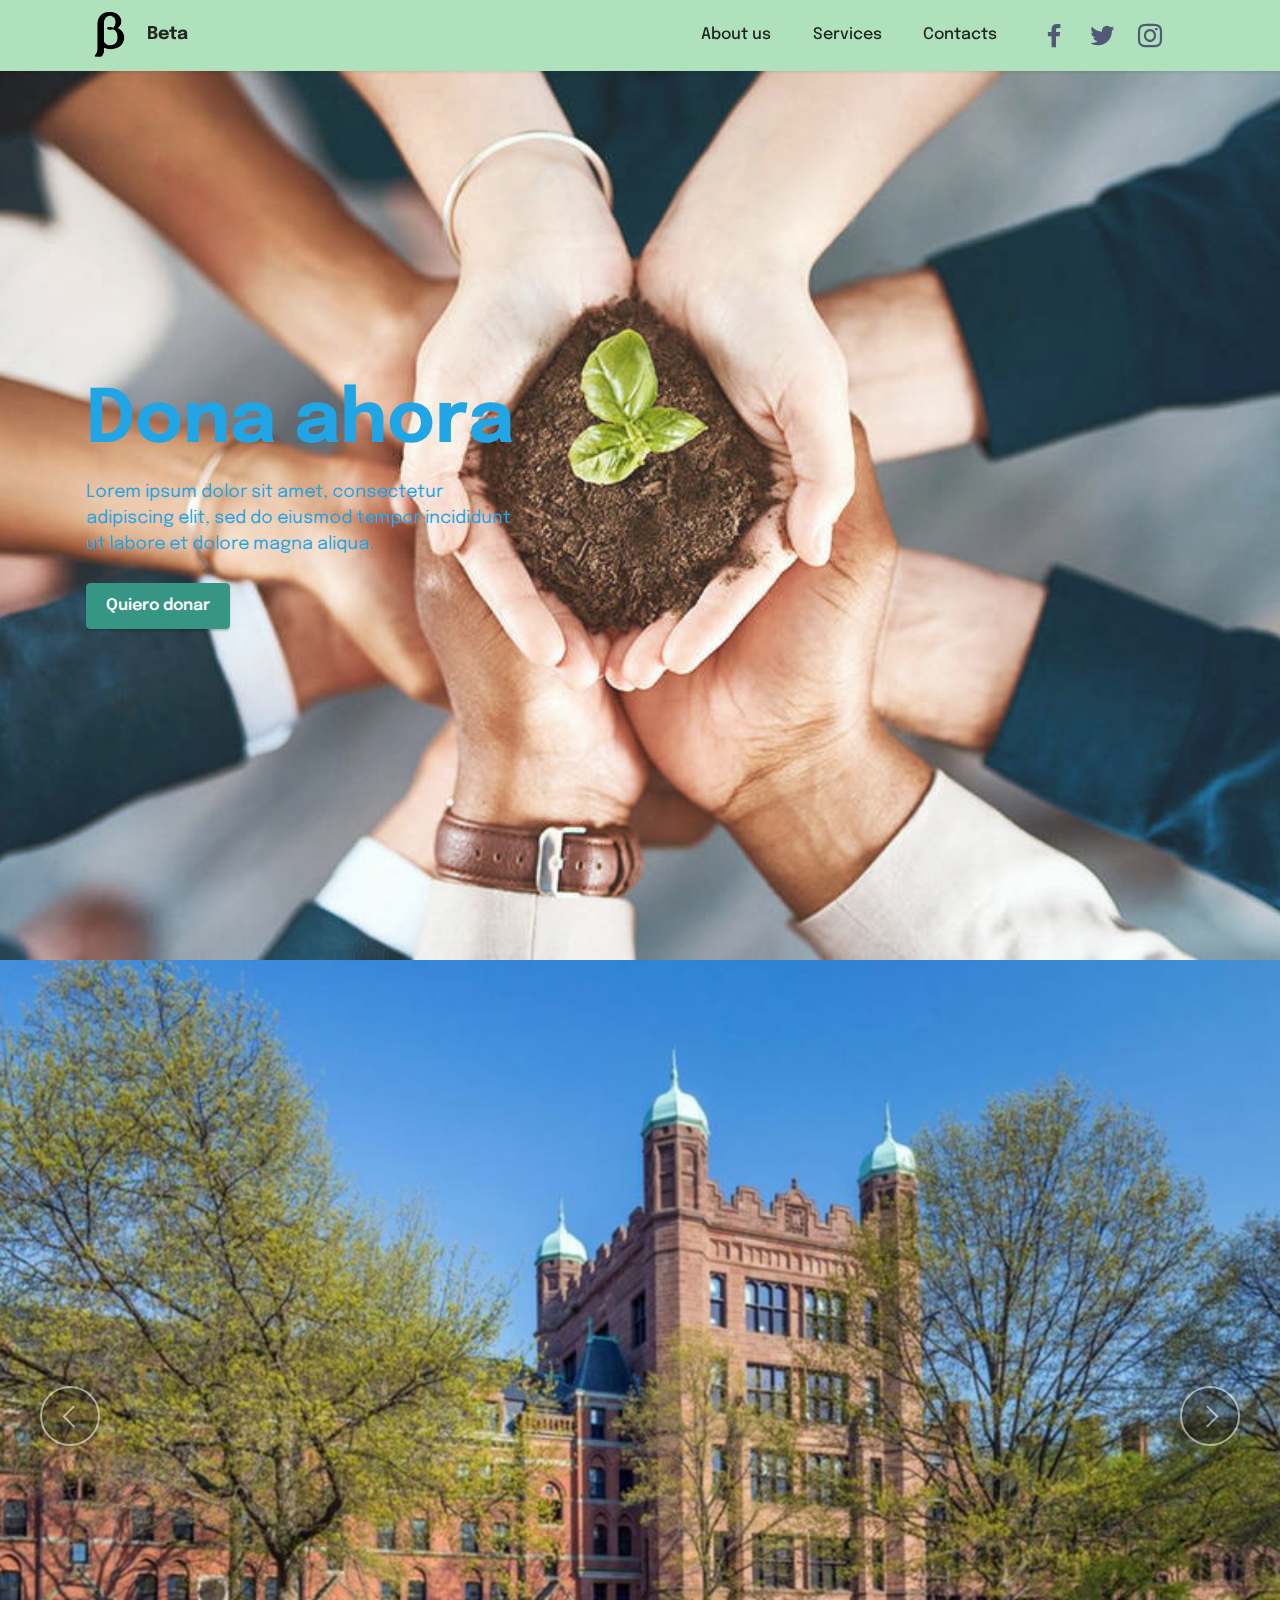
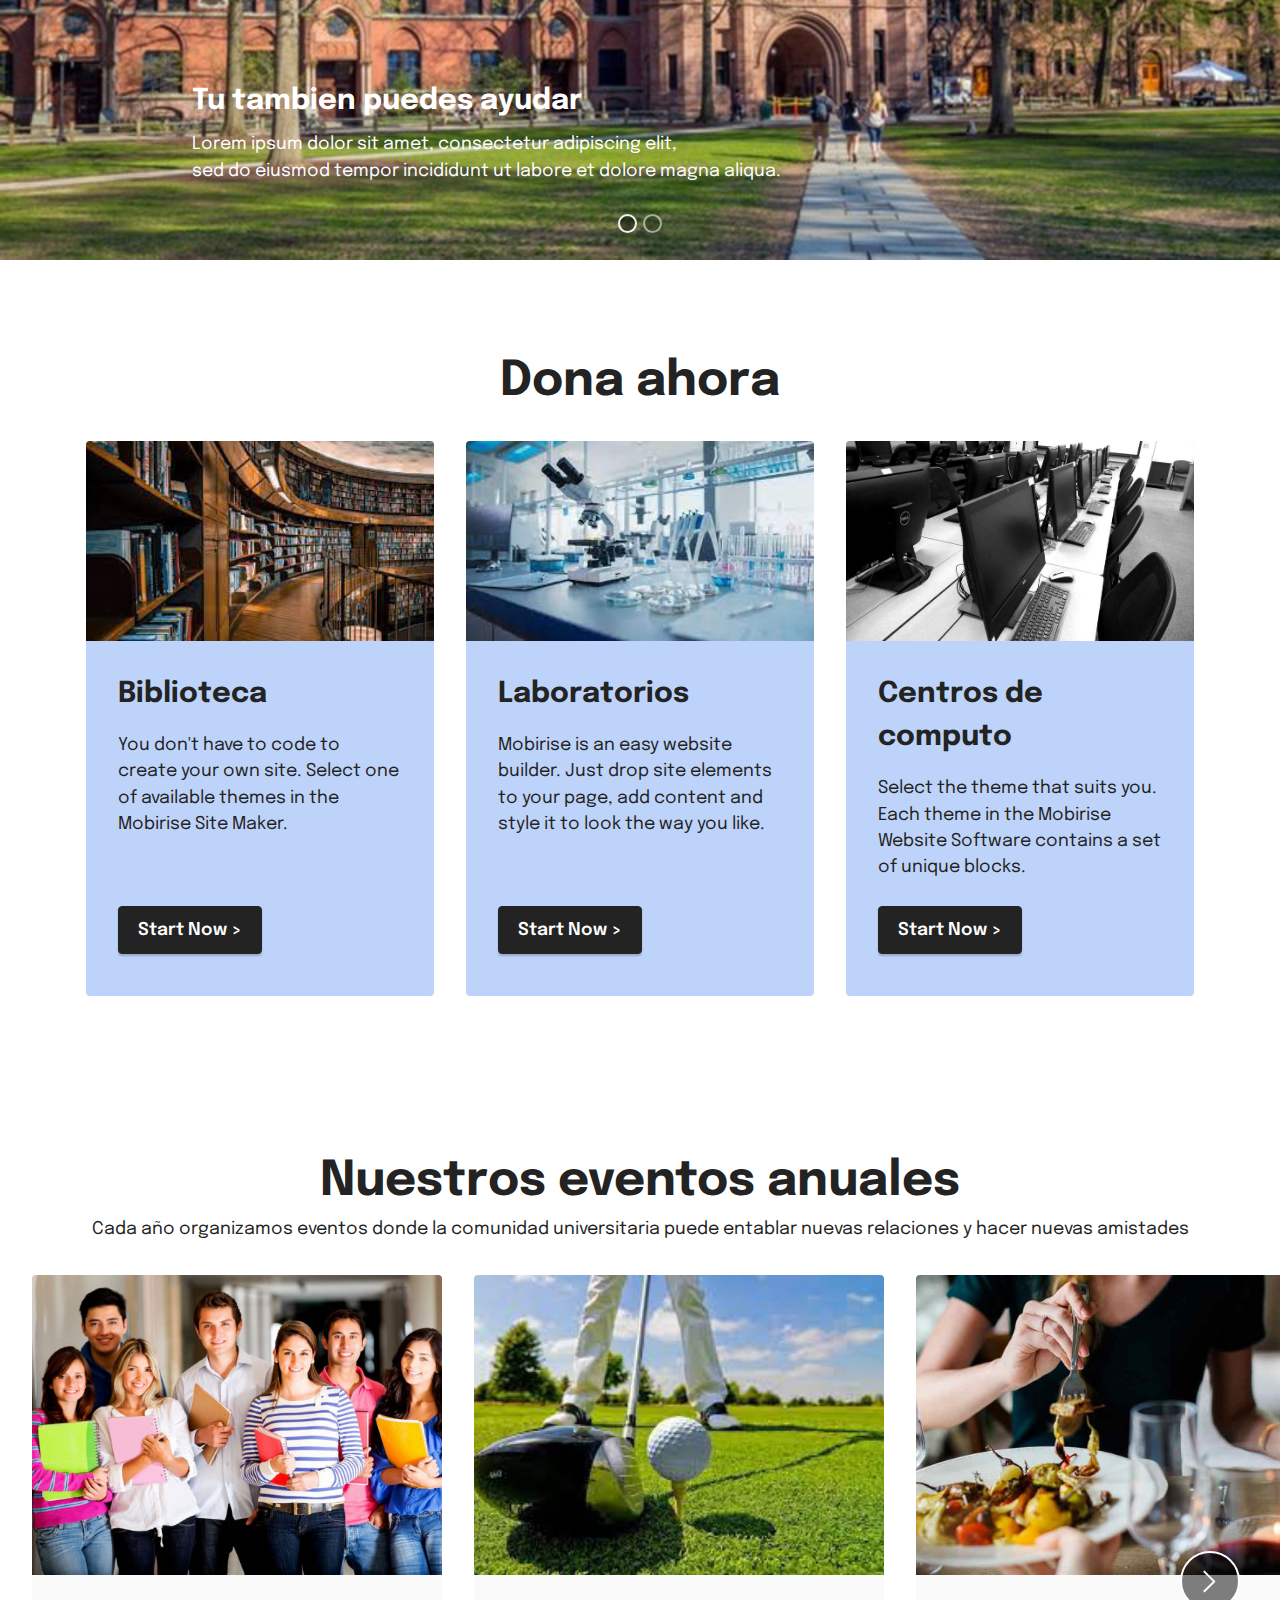
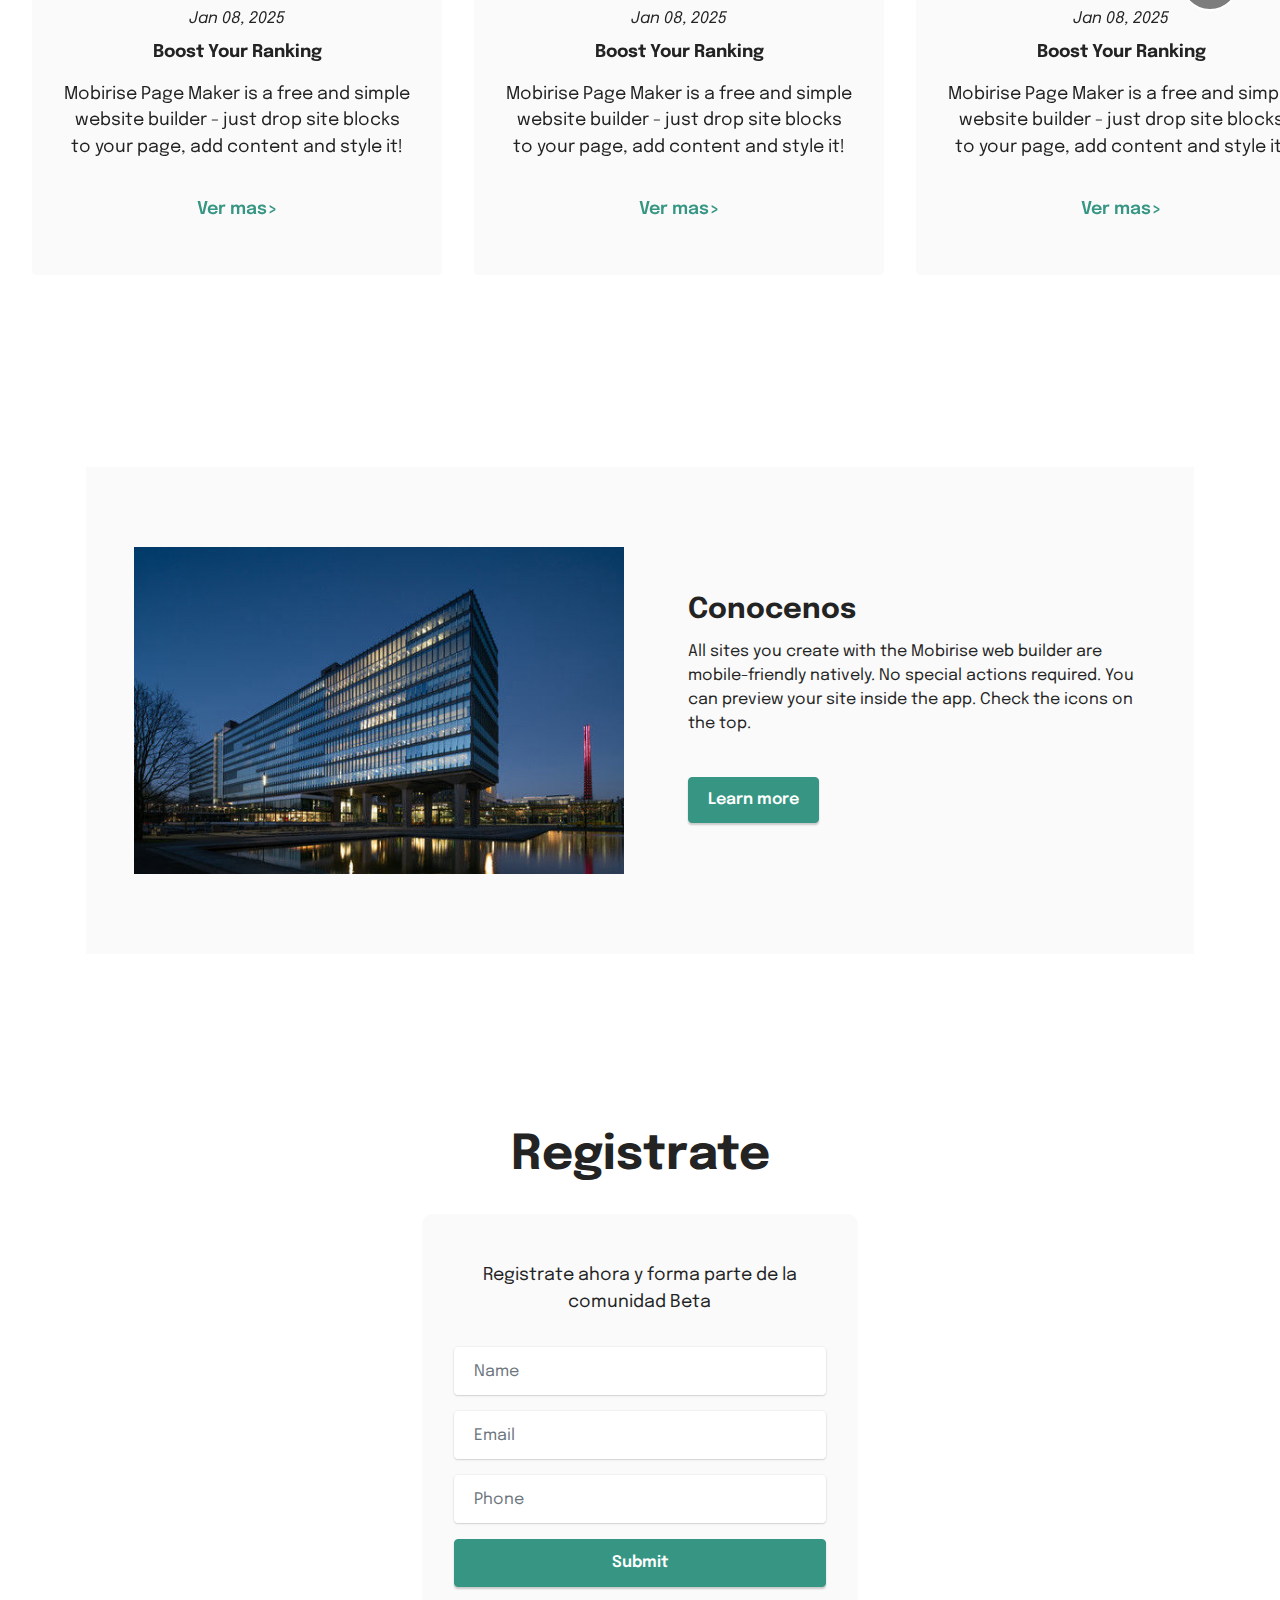
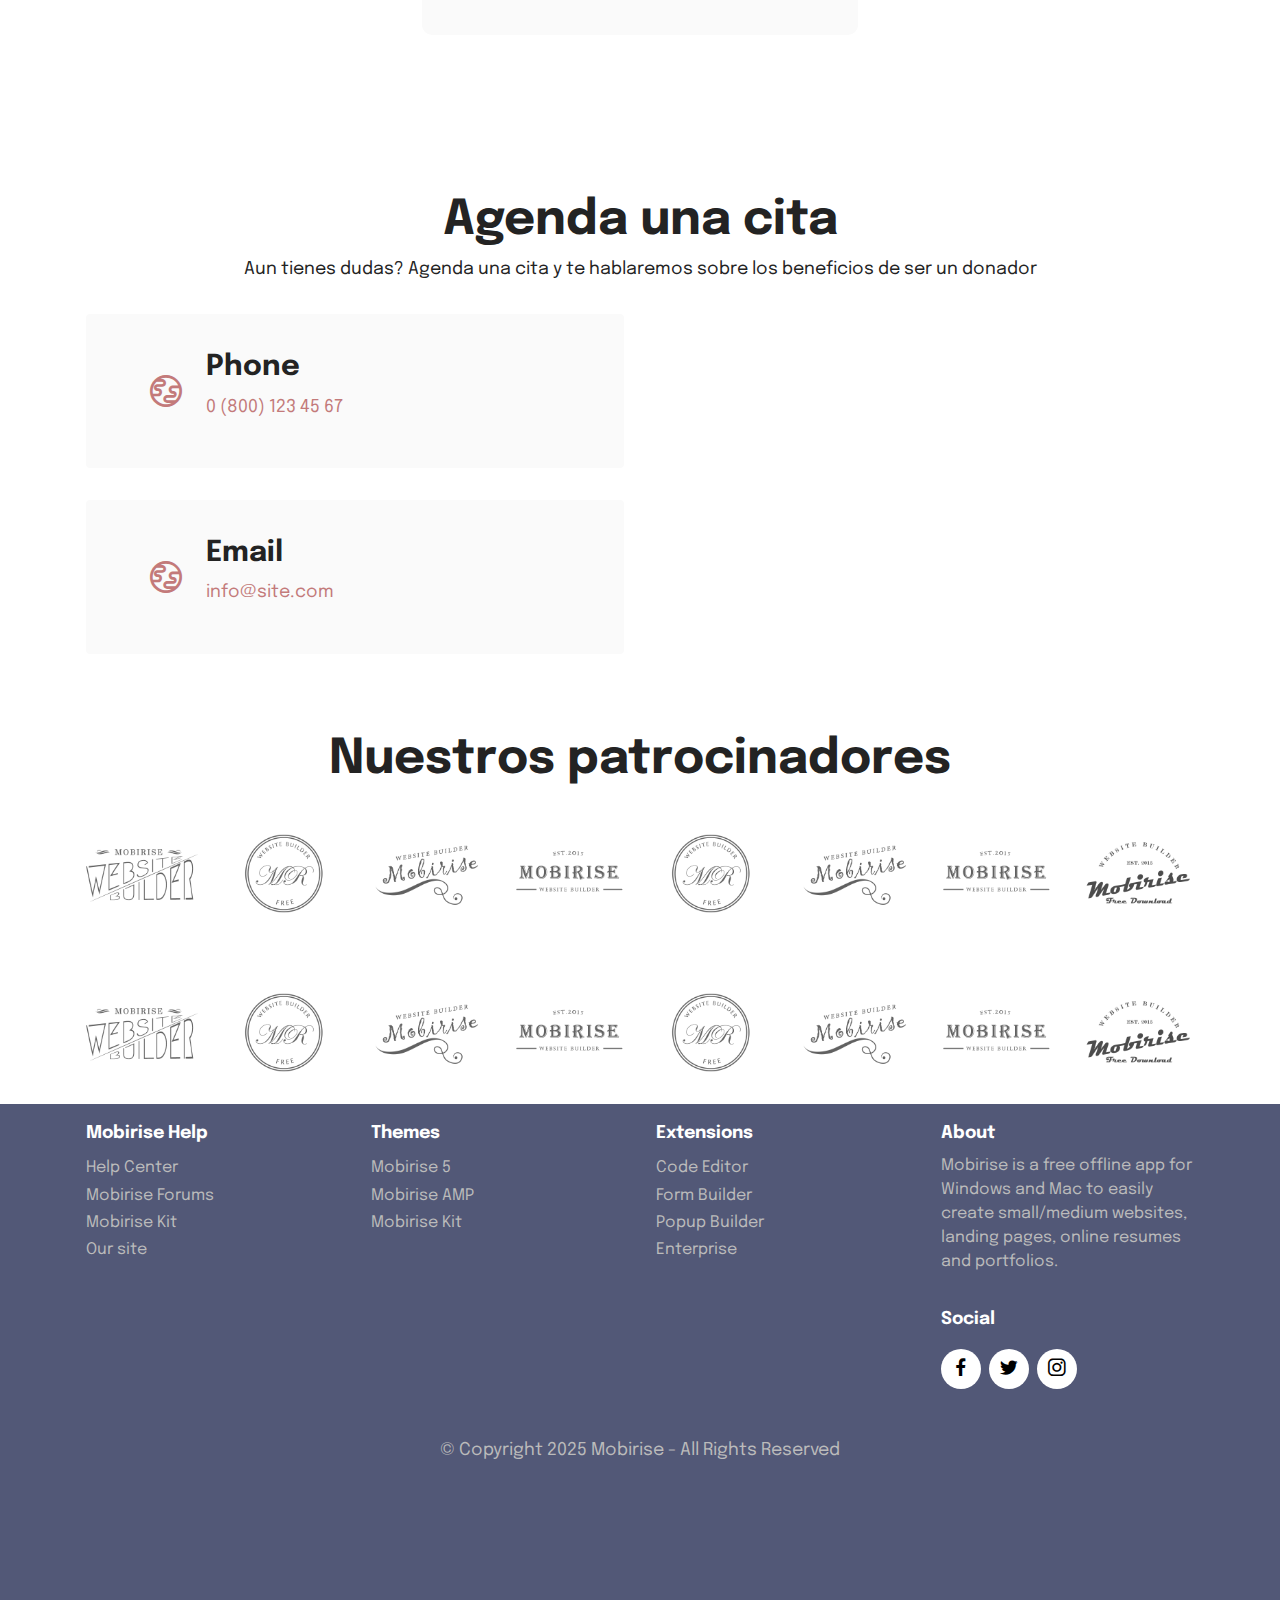
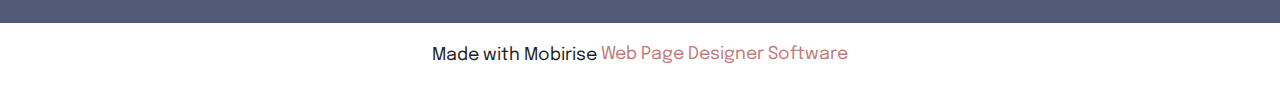
==== index.html @ a8458457 "Commit inicial" ====
<!DOCTYPE html>
<html  >
<head>
  <!-- Site made with Mobirise Website Builder v5.6.13, https://mobirise.com -->
  <meta charset="UTF-8">
  <meta http-equiv="X-UA-Compatible" content="IE=edge">
  <meta name="generator" content="Mobirise v5.6.13, mobirise.com">
  <meta name="twitter:card" content="summary_large_image"/>
  <meta name="twitter:image:src" content="">
  <meta property="og:image" content="">
  <meta name="twitter:title" content="Home">
  <meta name="viewport" content="width=device-width, initial-scale=1, minimum-scale=1">
  <link rel="shortcut icon" href="assets/images/pngwing.com-95x95.png" type="image/x-icon">
  <meta name="description" content="">
  
  
  <title>Home</title>
  <link rel="stylesheet" href="assets/web/assets/mobirise-icons2/mobirise2.css">
  <link rel="stylesheet" href="assets/bootstrap/css/bootstrap.min.css">
  <link rel="stylesheet" href="assets/bootstrap/css/bootstrap-grid.min.css">
  <link rel="stylesheet" href="assets/bootstrap/css/bootstrap-reboot.min.css">
  <link rel="stylesheet" href="assets/dropdown/css/style.css">
  <link rel="stylesheet" href="assets/socicon/css/styles.css">
  <link rel="stylesheet" href="assets/theme/css/style.css">
  <link rel="preload" href="https://fonts.googleapis.com/css?family=Epilogue:100,200,300,400,500,600,700,800,900,100i,200i,300i,400i,500i,600i,700i,800i,900i&display=swap" as="style" onload="this.onload=null;this.rel='stylesheet'">
  <noscript><link rel="stylesheet" href="https://fonts.googleapis.com/css?family=Epilogue:100,200,300,400,500,600,700,800,900,100i,200i,300i,400i,500i,600i,700i,800i,900i&display=swap"></noscript>
  <link rel="preload" as="style" href="assets/mobirise/css/mbr-additional.css"><link rel="stylesheet" href="assets/mobirise/css/mbr-additional.css" type="text/css">
  
  
  
  
</head>
<body>
  
  <section data-bs-version="5.1" class="menu menu3 cid-thDnTbRetU" once="menu" id="menu3-8">
    
    <nav class="navbar navbar-dropdown navbar-fixed-top navbar-expand-lg">
        <div class="container">
            <div class="navbar-brand">
                <span class="navbar-logo">
                    <a href="https://mobiri.se">
                        <img src="assets/images/pngwing.com-95x95.png" alt="Mobirise Website Builder" style="height: 3rem;">
                    </a>
                </span>
                <span class="navbar-caption-wrap"><a class="navbar-caption text-black display-7" href="https://mobiri.se">Beta</a></span>
            </div>
            <button class="navbar-toggler" type="button" data-toggle="collapse" data-bs-toggle="collapse" data-target="#navbarSupportedContent" data-bs-target="#navbarSupportedContent" aria-controls="navbarNavAltMarkup" aria-expanded="false" aria-label="Toggle navigation">
                <div class="hamburger">
                    <span></span>
                    <span></span>
                    <span></span>
                    <span></span>
                </div>
            </button>
            <div class="collapse navbar-collapse" id="navbarSupportedContent">
                <ul class="navbar-nav nav-dropdown nav-right" data-app-modern-menu="true">
                    <li class="nav-item"><a class="nav-link link text-black display-4" href="https://mobiri.se">
                            About us</a></li>
                    <li class="nav-item"><a class="nav-link link text-black display-4" href="https://mobiri.se">
                            Services</a></li>
                    <li class="nav-item"><a class="nav-link link text-black display-4" href="https://mobiri.se">Contacts</a>
                    </li>
                </ul>
                <div class="icons-menu">
                    <a class="iconfont-wrapper" href="https://mobiri.se" target="_blank">
                        <span class="p-2 mbr-iconfont socicon-facebook socicon"></span>
                    </a>
                    <a class="iconfont-wrapper" href="https://mobiri.se" target="_blank">
                        <span class="p-2 mbr-iconfont socicon-twitter socicon"></span>
                    </a>
                    <a class="iconfont-wrapper" href="https://mobiri.se" target="_blank">
                        <span class="p-2 mbr-iconfont socicon-instagram socicon"></span>
                    </a>
                    
                </div>
                
            </div>
        </div>
    </nav>
</section>

<section data-bs-version="5.1" class="header1 cid-thDuAR1qQi mbr-fullscreen" id="header1-d">

    

    
    <div class="mbr-overlay" style="opacity: 0.1; background-color: rgb(250, 250, 250);"></div>

    <div class="container">
        <div class="row">
            <div class="col-12 col-lg-5">
                <h1 class="mbr-section-title mbr-fonts-style mb-3 display-1"><strong>Dona ahora</strong></h1>
                
                <p class="mbr-text mbr-fonts-style display-7">Lorem ipsum dolor sit amet, consectetur adipiscing elit, sed do eiusmod tempor incididunt ut labore et dolore magna aliqua.</p>
                <div class="mbr-section-btn mt-3"><a class="btn btn-secondary display-4" href="https://mobiri.se">Quiero donar</a></div>
            </div>
        </div>
    </div>
</section>

<section data-bs-version="5.1" class="slider1 cid-thDhsjjB8f mbr-fullscreen" id="slider1-3">
    
    <div class="carousel slide carousel-fade" id="tiiMkLVsdM" data-interval="5000" data-bs-interval="5000">
        <ol class="carousel-indicators">
            <li data-slide-to="0" data-bs-slide-to="0" class="active" data-target="#tiiMkLVsdM" data-bs-target="#tiiMkLVsdM"></li><li data-slide-to="1" data-bs-slide-to="1" class="" data-target="#tiiMkLVsdM" data-bs-target="#tiiMkLVsdM"></li>
            
            
        </ol>
        <div class="carousel-inner">
            <div class="carousel-item slider-image item active">
                <div class="item-wrapper">
                    <img class="d-block w-100" src="assets/images/universidad-yale-2-1200x675.jpg" alt="Mobirise Website Builder" data-slide-to="0" data-bs-slide-to="0">
                    
                    <div class="carousel-caption">
                        <h5 class="mbr-section-subtitle mbr-fonts-style display-5"><strong>Tu tambien puedes ayudar</strong></h5>
                        <p class="mbr-section-text mbr-fonts-style display-7">Lorem ipsum dolor sit amet, consectetur adipiscing elit, <br>sed do eiusmod tempor incididunt ut labore et dolore magna aliqua.</p>
                    </div>
                </div>
            </div><div class="carousel-item slider-image item">
                <div class="item-wrapper">
                    <img class="d-block w-100" src="assets/images/pnc-tl-hub-ci-iam-cultivate-successful-planned-giving-1-1200x549.jpg" alt="Mobirise Website Builder" data-slide-to="1" data-bs-slide-to="1">
                    
                    <div class="carousel-caption">
                        <h5 class="mbr-section-subtitle mbr-fonts-style display-5"><strong>Tu tambien puedes ayudar</strong></h5>
                        <p class="mbr-section-text mbr-fonts-style display-7">Lorem ipsum dolor sit amet, consectetur adipiscing elit, <br>sed do eiusmod tempor incididunt ut labore et dolore magna aliqua.</p>
                    </div>
                </div>
            </div>
            
            
        </div>
        <a class="carousel-control carousel-control-prev" role="button" data-slide="prev" data-bs-slide="prev" href="#tiiMkLVsdM">
            <span class="mobi-mbri mobi-mbri-arrow-prev" aria-hidden="true"></span>
            <span class="sr-only visually-hidden">Previous</span>
        </a>
        <a class="carousel-control carousel-control-next" role="button" data-slide="next" data-bs-slide="next" href="#tiiMkLVsdM">
            <span class="mobi-mbri mobi-mbri-arrow-next" aria-hidden="true"></span>
            <span class="sr-only visually-hidden">Next</span>
        </a>
    </div>
</section>

<section data-bs-version="5.1" class="features4 cid-thDr7NDvtO" id="features4-9">
    
    
    <div class="container">
        <div class="mbr-section-head">
            <h4 class="mbr-section-title mbr-fonts-style align-center mb-0 display-2"><strong>Dona ahora</strong></h4>
            
        </div>
        <div class="row mt-4">
            <div class="item features-image сol-12 col-md-6 col-lg-4 active">
                <div class="item-wrapper">
                    <div class="item-img">
                        <img src="assets/images/descarga-2-300x168.jpg" alt="Mobirise Website Builder" title="" data-slide-to="0" data-bs-slide-to="0">
                    </div>
                    <div class="item-content">
                        <h5 class="item-title mbr-fonts-style display-5"><strong>Biblioteca</strong></h5>
                        
                        <p class="mbr-text mbr-fonts-style mt-3 display-7">You don't have to code to create your own
                            site. Select one of available themes in the Mobirise Site Maker.</p>
                    </div>
                    <div class="mbr-section-btn item-footer mt-2"><a href="" class="btn item-btn btn-black display-7" target="_blank">Start Now
                            &gt;</a></div>
                </div>
            </div><div class="item features-image сol-12 col-md-6 col-lg-4">
                <div class="item-wrapper">
                    <div class="item-img">
                        <img src="assets/images/descarga-1-297x170.jpg" alt="Mobirise Website Builder" title="" data-slide-to="1" data-bs-slide-to="1">
                    </div>
                    <div class="item-content">
                        <h5 class="item-title mbr-fonts-style display-5"><strong>Laboratorios&nbsp;</strong></h5>
                        
                        <p class="mbr-text mbr-fonts-style mt-3 display-7">Mobirise is an easy website builder. Just
                            drop site elements to your page, add content and style it to look the way you like.</p>
                    </div>
                    <div class="mbr-section-btn item-footer mt-2"><a href="" class="btn item-btn btn-black display-7" target="_blank">Start Now
                            &gt;</a></div>
                </div>
            </div>
            
            <div class="item features-image сol-12 col-md-6 col-lg-4">
                <div class="item-wrapper">
                    <div class="item-img">
                        <img src="assets/images/computer-labs-815x458.jpg" alt="Mobirise Website Builder" title="">
                    </div>
                    <div class="item-content">
                        <h5 class="item-title mbr-fonts-style display-5"><strong>Centros de computo</strong></h5>
                        
                        <p class="mbr-text mbr-fonts-style mt-3 display-7">Select the theme that suits you. Each theme
                            in the Mobirise Website Software contains a set of unique blocks.<br></p>
                    </div>
                    <div class="mbr-section-btn item-footer mt-2"><a href="" class="btn item-btn btn-black display-7" target="_blank">Start Now
                            &gt;</a></div>
                </div>
            </div>

        </div>
    </div>
</section>

<section data-bs-version="5.1" class="slider6 mbr-embla cid-thDt2jiK8T" id="slider6-a">
    
    
    <div class="position-relative">
        <div class="mbr-section-head">
            <h4 class="mbr-section-title mbr-fonts-style align-center mb-0 display-2"><strong>Nuestros eventos anuales</strong></h4>
            <h5 class="mbr-section-subtitle mbr-fonts-style align-center mb-0 mt-2 display-7">Cada año organizamos eventos donde la comunidad universitaria puede entablar nuevas relaciones y hacer nuevas amistades</h5>
        </div>
        <div class="embla mt-4" data-skip-snaps="true" data-align="center" data-contain-scroll="trimSnaps" data-auto-play-interval="5" data-draggable="true">
            <div class="embla__viewport container-fluid">
                <div class="embla__container">
                    
                    
                    <div class="embla__slide slider-image item active" style="margin-left: 1rem; margin-right: 1rem;">
                        <div class="slide-content">
                            <div class="item-wrapper">
                                <div class="item-img">
                                    <img src="assets/images/alumnos-en-practicas-600x400.jpg" alt="Mobirise Website Builder" title="" data-slide-to="1" data-bs-slide-to="1">
                                </div>
                            </div>
                            <div class="item-content">
                                <h5 class="item-title mbr-fonts-style display-4"><em>Jan 08, 2025</em></h5>
                                <h6 class="item-subtitle mbr-fonts-style mt-1 display-7"><strong>Boost Your Ranking</strong></h6>
                                <p class="mbr-text mbr-fonts-style mt-3 display-7">Mobirise Page Maker is a free and simple
                                    website builder - just drop site blocks to your page, add content and style it!</p>
                            </div>
                            <div class="mbr-section-btn item-footer mt-2"><a href="" class="btn item-btn btn-secondary-outline display-7" target="_blank">Ver mas&gt;</a></div>
                        </div>
                    </div><div class="embla__slide slider-image item active" style="margin-left: 1rem; margin-right: 1rem;">
                        <div class="slide-content">
                            <div class="item-wrapper">
                                <div class="item-img">
                                    <img src="assets/images/descarga-275x183.jpg" alt="Mobirise Website Builder" title="" data-slide-to="2" data-bs-slide-to="2">
                                </div>
                            </div>
                            <div class="item-content">
                                <h5 class="item-title mbr-fonts-style display-4"><em>Jan 08, 2025</em></h5>
                                <h6 class="item-subtitle mbr-fonts-style mt-1 display-7"><strong>Boost Your Ranking</strong></h6>
                                <p class="mbr-text mbr-fonts-style mt-3 display-7">Mobirise Page Maker is a free and simple
                                    website builder - just drop site blocks to your page, add content and style it!</p>
                            </div>
                            <div class="mbr-section-btn item-footer mt-2"><a href="" class="btn item-btn btn-secondary-outline display-7" target="_blank">Ver mas&gt;</a></div>
                        </div>
                    </div><div class="embla__slide slider-image item active" style="margin-left: 1rem; margin-right: 1rem;">
                        <div class="slide-content">
                            <div class="item-wrapper">
                                <div class="item-img">
                                    <img src="assets/images/i-99-cg.16234.1-600x387.jpg" alt="Mobirise Website Builder" title="" data-slide-to="3" data-bs-slide-to="3">
                                </div>
                            </div>
                            <div class="item-content">
                                <h5 class="item-title mbr-fonts-style display-4"><em>Jan 08, 2025</em></h5>
                                <h6 class="item-subtitle mbr-fonts-style mt-1 display-7"><strong>Boost Your Ranking</strong></h6>
                                <p class="mbr-text mbr-fonts-style mt-3 display-7">Mobirise Page Maker is a free and simple
                                    website builder - just drop site blocks to your page, add content and style it!</p>
                            </div>
                            <div class="mbr-section-btn item-footer mt-2"><a href="" class="btn item-btn btn-secondary-outline display-7" target="_blank">Ver mas&gt;</a></div>
                        </div>
                    </div><div class="embla__slide slider-image item active" style="margin-left: 1rem; margin-right: 1rem;">
                        <div class="slide-content">
                            <div class="item-wrapper">
                                <div class="item-img">
                                    <img src="assets/images/sci-gala-2561-600x402.jpg" alt="Mobirise Website Builder" title="" data-slide-to="4" data-bs-slide-to="4">
                                </div>
                            </div>
                            <div class="item-content">
                                <h5 class="item-title mbr-fonts-style display-4"><em>Jan 08, 2025</em></h5>
                                <h6 class="item-subtitle mbr-fonts-style mt-1 display-7"><strong>Boost Your Ranking</strong></h6>
                                <p class="mbr-text mbr-fonts-style mt-3 display-7">Mobirise Page Maker is a free and simple
                                    website builder - just drop site blocks to your page, add content and style it!</p>
                            </div>
                            <div class="mbr-section-btn item-footer mt-2"><a href="" class="btn item-btn btn-secondary-outline display-7" target="_blank">Ver mas&gt;</a></div>
                        </div>
                    </div>
                    
                </div>
            </div>
            <button class="embla__button embla__button--prev">
                <span class="mobi-mbri mobi-mbri-arrow-prev mbr-iconfont" aria-hidden="true"></span>
                <span class="sr-only visually-hidden visually-hidden">Previous</span>
            </button>
            <button class="embla__button embla__button--next">
                <span class="mobi-mbri mobi-mbri-arrow-next mbr-iconfont" aria-hidden="true"></span>
                <span class="sr-only visually-hidden visually-hidden">Next</span>
            </button>
        </div>
    </div>
</section>

<section data-bs-version="5.1" class="features16 cid-thDxik7nIR" id="features17-f">
    

    
    
    <div class="container">
        <div class="content-wrapper">
            <div class="row align-items-center">
                <div class="col-12 col-lg-6">
                    <div class="image-wrapper">
                        <img src="assets/images/01-atlas-tu-eindhoven-teamv-architecture-egbertdeboer.com-20190215-3966-528x352.jpg" alt="Mobirise Website Builder">
                    </div>
                </div>
                <div class="col-12 col-lg">
                    <div class="text-wrapper">
                        <h6 class="card-title mbr-fonts-style display-5"><strong>Conocenos</strong></h6>
                        <p class="mbr-text mbr-fonts-style mb-4 display-4">
                            All sites you create with the Mobirise web builder are mobile-friendly natively. No special actions required. You can preview your site inside the app. Check the icons on the top.</p>
                        <div class="mbr-section-btn mt-3"><a class="btn btn-secondary display-4" href="https://mobiri.se">
                                Learn more
                            </a></div>
                    </div>
                </div>
            </div>
        </div>
    </div>
</section>

<section data-bs-version="5.1" class="form7 cid-thEPUvw8XQ" id="form7-h">
    
    
    <div class="container">
        <div class="mbr-section-head">
            <h3 class="mbr-section-title mbr-fonts-style align-center mb-0 display-2"><strong>Registrate</strong></h3>
            
        </div>
        <div class="row justify-content-center mt-4">
            <div class="col-lg-8 mx-auto mbr-form" data-form-type="formoid">
                <form action="https://mobirise.eu/" method="POST" class="mbr-form form-with-styler mx-auto" data-form-title="Form Name"><input type="hidden" name="email" data-form-email="true" value="EOKzusTGfsBRD3+4GnWLype7UKhxOy4Ige+SMTSySNY28LLFFYgkQ7HqOLuFGddkghpDi+IxFRBjnQkwULx0j+Xuzct8+958v/5fLuitE7svLh2FKa2C2CYPT71SBScQ">
                    <p class="mbr-text mbr-fonts-style align-center mb-4 display-7">Registrate ahora y forma parte de la comunidad Beta</p>
                    <div class="row">
                        <div hidden="hidden" data-form-alert="" class="alert alert-success col-12">Gracias por interesarte</div>
                        <div hidden="hidden" data-form-alert-danger="" class="alert alert-danger col-12">
                            Oops...! some problem!
                        </div>
                    </div>
                    <div class="dragArea row">
                        <div class="col-lg-12 col-md-12 col-sm-12 form-group mb-3" data-for="name">
                            <input type="text" name="name" placeholder="Name" data-form-field="name" class="form-control" value="" id="name-form7-h">
                        </div>
                        <div class="col-lg-12 col-md-12 col-sm-12 form-group mb-3" data-for="email">
                            <input type="email" name="email" placeholder="Email" data-form-field="email" class="form-control" value="" id="email-form7-h">
                        </div>
                        <div data-for="phone" class="col-lg-12 col-md-12 col-sm-12 form-group mb-3">
                            <input type="tel" name="phone" placeholder="Phone" data-form-field="phone" class="form-control" value="" id="phone-form7-h">
                        </div>
                        <div class="col-auto mbr-section-btn align-center"><button type="submit" class="btn btn-secondary display-4">Submit</button></div>
                    </div>
                </form>
            </div>
        </div>
    </div>
</section>

<section data-bs-version="5.1" class="contacts3 map1 cid-thDtNpkmTx" id="contacts3-c">

    

    
    
    <div class="container">
        <div class="mbr-section-head">
            <h3 class="mbr-section-title mbr-fonts-style align-center mb-0 display-2">
                <strong>Agenda una cita</strong></h3>
            <h4 class="mbr-section-subtitle mbr-fonts-style align-center mb-0 mt-2 display-7">Aun tienes dudas? Agenda una cita y te hablaremos sobre los beneficios de ser un donador</h4>
        </div>
        <div class="row justify-content-center mt-4">
            <div class="card col-12 col-md-6">
                <div class="card-wrapper">
                    <div class="image-wrapper">
                        <span class="mbr-iconfont mobi-mbri-globe mobi-mbri"></span>
                    </div>
                    <div class="text-wrapper">
                        <h6 class="card-title mbr-fonts-style mb-1 display-5">
                            <strong>Phone</strong>
                        </h6>
                        <p class="mbr-text mbr-fonts-style display-7">
                            <a href="tel:+12345678910" class="text-primary">0 (800) 123 45 67</a>
                        </p>
                    </div>
                </div>
                <div class="card-wrapper">
                    <div class="image-wrapper">
                        <span class="mbr-iconfont mobi-mbri-globe mobi-mbri"></span>
                    </div>
                    <div class="text-wrapper">
                        <h6 class="card-title mbr-fonts-style mb-1 display-5">
                            <strong>Email</strong>
                        </h6>
                        <p class="mbr-text mbr-fonts-style display-7">
                            <a href="mailto:info@site.com" class="text-primary">info@site.com</a>
                        </p>
                    </div>
                </div>
            </div>
            <div class="map-wrapper col-12 col-md-6">
                <div class="google-map"><iframe frameborder="0" style="border:0" src="https://www.google.com/maps/embed/v1/place?key=AIzaSyDk89J4FSunMF33ruMVWJaJht_Ro0kvoXs&amp;q=350 5th Ave, New York, NY 10118" allowfullscreen=""></iframe></div>
            </div>
        </div>
    </div>
</section>

<section data-bs-version="5.1" class="clients1 cid-thDhzJlbR7" id="clients1-5">
    
    <div class="images-container container">
        <div class="mbr-section-head">
            <h3 class="mbr-section-title mbr-fonts-style align-center mb-0 display-2"><strong>Nuestros patrocinadores</strong></h3>
            
            
        </div>
        <div class="row justify-content-center mt-4">
            <div class="col-md-3 card">
                <img src="assets/images/1.png" alt="Mobirise Website Builder">
            </div>
            <div class="col-md-3 card">
                <img src="assets/images/2.png" alt="Mobirise Website Builder">
            </div>
            <div class="col-md-3 card">
                <img src="assets/images/3.png" alt="Mobirise Website Builder">
            </div>
            <div class="col-md-3 card">
                <img src="assets/images/4.png" alt="Mobirise Website Builder">
            </div>
            <div class="col-md-3 card">
                <img src="assets/images/2.png" alt="Mobirise Website Builder">
            </div>
            <div class="col-md-3 card">
                <img src="assets/images/3.png" alt="Mobirise Website Builder">
            </div>
            <div class="col-md-3 card">
                <img src="assets/images/4.png" alt="Mobirise Website Builder">
            </div>
            <div class="col-md-3 card">
                <img src="assets/images/5.png" alt="Mobirise Website Builder">
            </div>
        </div>
    </div>
</section>

<section data-bs-version="5.1" class="clients1 cid-thDDfkJbeo" id="clients1-g">
    
    <div class="images-container container">
        <div class="mbr-section-head">
            
            
            
        </div>
        <div class="row justify-content-center mt-4">
            <div class="col-md-3 card">
                <img src="assets/images/1.png" alt="Mobirise Website Builder">
            </div>
            <div class="col-md-3 card">
                <img src="assets/images/2.png" alt="Mobirise Website Builder">
            </div>
            <div class="col-md-3 card">
                <img src="assets/images/3.png" alt="Mobirise Website Builder">
            </div>
            <div class="col-md-3 card">
                <img src="assets/images/4.png" alt="Mobirise Website Builder">
            </div>
            <div class="col-md-3 card">
                <img src="assets/images/2.png" alt="Mobirise Website Builder">
            </div>
            <div class="col-md-3 card">
                <img src="assets/images/3.png" alt="Mobirise Website Builder">
            </div>
            <div class="col-md-3 card">
                <img src="assets/images/4.png" alt="Mobirise Website Builder">
            </div>
            <div class="col-md-3 card">
                <img src="assets/images/5.png" alt="Mobirise Website Builder">
            </div>
        </div>
    </div>
</section>

<section data-bs-version="5.1" class="footer1 cid-thDhIq14vh" once="footers" id="footer1-7">

    

    
    
    <div class="container">
        <div class="row mbr-white">
            <div class="col-12 col-md-6 col-lg-3">
                <h5 class="mbr-section-subtitle mbr-fonts-style mb-2 display-7">
                    <strong>Mobirise Help</strong>
                </h5>
                <ul class="list mbr-fonts-style display-4">
                    <li class="mbr-text item-wrap">Help Center</li>
                    <li class="mbr-text item-wrap">Mobirise Forums</li>
                    <li class="mbr-text item-wrap">Mobirise Kit</li>
                    <li class="mbr-text item-wrap">Our site</li>
                </ul>
            </div>
            <div class="col-12 col-md-6 col-lg-3">
                <h5 class="mbr-section-subtitle mbr-fonts-style mb-2 display-7">
                    <strong>Themes</strong>
                </h5>
                <ul class="list mbr-fonts-style display-4">

                    <li class="mbr-text item-wrap">Mobirise 5</li>
                    <li class="mbr-text item-wrap">Mobirise AMP</li>
                    <li class="mbr-text item-wrap">Mobirise Kit</li>
                </ul>
            </div>
            <div class="col-12 col-md-6 col-lg-3">
                <h5 class="mbr-section-subtitle mbr-fonts-style mb-2 display-7">
                    <strong>Extensions</strong>
                </h5>
                <ul class="list mbr-fonts-style display-4">
                    <li class="mbr-text item-wrap">Code Editor</li>
                    <li class="mbr-text item-wrap">Form Builder</li>
                    <li class="mbr-text item-wrap">Popup Builder</li>
                    <li class="mbr-text item-wrap">Enterprise</li>
                </ul>
            </div>
            <div class="col-12 col-md-6 col-lg-3">
                <h5 class="mbr-section-subtitle mbr-fonts-style mb-2 display-7">
                    <strong>About</strong>
                </h5>
                <p class="mbr-text mbr-fonts-style mb-4 display-4">
                    Mobirise is a free offline app for
                    Windows and Mac to easily create small/medium websites, landing pages, online resumes and
                    portfolios.</p>
                <h5 class="mbr-section-subtitle mbr-fonts-style mb-3 display-7">
                    <strong>Social</strong>
                </h5>
                <div class="social-row display-7">
                    <div class="soc-item">
                        <a href="https://twitter.com/mobirise" target="_blank">
                            <span class="mbr-iconfont socicon socicon-facebook"></span>
                        </a>
                    </div>
                    <div class="soc-item">
                        <a href="https://twitter.com/mobirise" target="_blank">
                            <span class="mbr-iconfont socicon socicon-twitter"></span>
                        </a>
                    </div>
                    <div class="soc-item">
                        <a href="https://twitter.com/mobirise" target="_blank">
                            <span class="mbr-iconfont socicon socicon-instagram"></span>
                        </a>
                    </div>
                    
                </div>
            </div>
            <div class="col-12 mt-4">
                <p class="mbr-text mb-0 mbr-fonts-style copyright align-center display-7">
                    © Copyright 2025 Mobirise - All Rights Reserved
                </p>
            </div>
        </div>
    </div>
</section><section class="display-7" style="padding: 0;align-items: center;justify-content: center;flex-wrap: wrap;    align-content: center;display: flex;position: relative;height: 4rem;"><a href="https://mobiri.se/2615862" style="flex: 1 1;height: 4rem;position: absolute;width: 100%;z-index: 1;"><img alt="" style="height: 4rem;" src="[data-uri]"></a><p style="margin: 0;text-align: center;" class="display-7">Made with Mobirise &#8204;</p><a style="z-index:1" href="https://mobirise.com/website-design-software.html">Web Page Designer Software</a></section><script src="assets/bootstrap/js/bootstrap.bundle.min.js"></script>  <script src="assets/smoothscroll/smooth-scroll.js"></script>  <script src="assets/ytplayer/index.js"></script>  <script src="assets/dropdown/js/navbar-dropdown.js"></script>  <script src="assets/embla/embla.min.js"></script>  <script src="assets/embla/script.js"></script>  <script src="assets/theme/js/script.js"></script>  <script src="assets/formoid/formoid.min.js"></script>  
  
  
</body>
</html>
---- assets/web/assets/mobirise-icons2/mobirise2.css ----
@font-face {
  font-family: 'Moririse2';
  font-display: swap;
  src:  url('mobirise2.eot?f2bix4');
  src:  url('mobirise2.eot?f2bix4#iefix') format('embedded-opentype'),
    url('mobirise2.ttf?f2bix4') format('truetype'),
    url('mobirise2.woff?f2bix4') format('woff'),
    url('mobirise2.svg?f2bix4#mobirise2') format('svg');
  font-weight: normal;
  font-style: normal;
}

[class^="mobi-"], [class*=" mobi-"] {
  /* use !important to prevent issues with browser extensions that change fonts */
  font-family: 'Moririse2' !important;
  speak: none;
  font-style: normal;
  font-weight: normal;
  font-variant: normal;
  text-transform: none;
  line-height: 1;

  /* Better Font Rendering =========== */
  -webkit-font-smoothing: antialiased;
  -moz-osx-font-smoothing: grayscale;
}

.mobi-mbri-add-submenu:before {
  content: "\e900";
}
.mobi-mbri-alert:before {
  content: "\e901";
}
.mobi-mbri-align-center:before {
  content: "\e902";
}
.mobi-mbri-align-justify:before {
  content: "\e903";
}
.mobi-mbri-align-left:before {
  content: "\e904";
}
.mobi-mbri-align-right:before {
  content: "\e905";
}
.mobi-mbri-android:before {
  content: "\e906";
}
.mobi-mbri-apple:before {
  content: "\e907";
}
.mobi-mbri-arrow-down:before {
  content: "\e908";
}
.mobi-mbri-arrow-next:before {
  content: "\e909";
}
.mobi-mbri-arrow-prev:before {
  content: "\e90a";
}
.mobi-mbri-arrow-up:before {
  content: "\e90b";
}
.mobi-mbri-bold:before {
  content: "\e90c";
}
.mobi-mbri-bookmark:before {
  content: "\e90d";
}
.mobi-mbri-bootstrap:before {
  content: "\e90e";
}
.mobi-mbri-briefcase:before {
  content: "\e90f";
}
.mobi-mbri-browse:before {
  content: "\e910";
}
.mobi-mbri-bulleted-list:before {
  content: "\e911";
}
.mobi-mbri-calendar:before {
  content: "\e912";
}
.mobi-mbri-camera:before {
  content: "\e913";
}
.mobi-mbri-cart-add:before {
  content: "\e914";
}
.mobi-mbri-cart-full:before {
  content: "\e915";
}
.mobi-mbri-cash:before {
  content: "\e916";
}
.mobi-mbri-change-style:before {
  content: "\e917";
}
.mobi-mbri-chat:before {
  content: "\e918";
}
.mobi-mbri-clock:before {
  content: "\e919";
}
.mobi-mbri-close:before {
  content: "\e91a";
}
.mobi-mbri-cloud:before {
  content: "\e91b";
}
.mobi-mbri-code:before {
  content: "\e91c";
}
.mobi-mbri-contact-form:before {
  content: "\e91d";
}
.mobi-mbri-credit-card:before {
  content: "\e91e";
}
.mobi-mbri-cursor-click:before {
  content: "\e91f";
}
.mobi-mbri-cust-feedback:before {
  content: "\e920";
}
.mobi-mbri-database:before {
  content: "\e921";
}
.mobi-mbri-delivery:before {
  content: "\e922";
}
.mobi-mbri-desktop:before {
  content: "\e923";
}
.mobi-mbri-devices:before {
  content: "\e924";
}
.mobi-mbri-down:before {
  content: "\e925";
}
.mobi-mbri-download-2:before {
  content: "\e926";
}
.mobi-mbri-download:before {
  content: "\e927";
}
.mobi-mbri-drag-n-drop-2:before {
  content: "\e928";
}
.mobi-mbri-drag-n-drop:before {
  content: "\e929";
}
.mobi-mbri-edit-2:before {
  content: "\e92a";
}
.mobi-mbri-edit:before {
  content: "\e92b";
}
.mobi-mbri-error:before {
  content: "\e92c";
}
.mobi-mbri-extension:before {
  content: "\e92d";
}
.mobi-mbri-features:before {
  content: "\e92e";
}
.mobi-mbri-file:before {
  content: "\e92f";
}
.mobi-mbri-flag:before {
  content: "\e930";
}
.mobi-mbri-folder:before {
  content: "\e931";
}
.mobi-mbri-gift:before {
  content: "\e932";
}
.mobi-mbri-github:before {
  content: "\e933";
}
.mobi-mbri-globe-2:before {
  content: "\e934";
}
.mobi-mbri-globe:before {
  content: "\e935";
}
.mobi-mbri-growing-chart:before {
  content: "\e936";
}
.mobi-mbri-hearth:before {
  content: "\e937";
}
.mobi-mbri-help:before {
  content: "\e938";
}
.mobi-mbri-home:before {
  content: "\e939";
}
.mobi-mbri-hot-cup:before {
  content: "\e93a";
}
.mobi-mbri-idea:before {
  content: "\e93b";
}
.mobi-mbri-image-gallery:before {
  content: "\e93c";
}
.mobi-mbri-image-slider:before {
  content: "\e93d";
}
.mobi-mbri-info:before {
  content: "\e93e";
}
.mobi-mbri-italic:before {
  content: "\e93f";
}
.mobi-mbri-key:before {
  content: "\e940";
}
.mobi-mbri-laptop:before {
  content: "\e941";
}
.mobi-mbri-layers:before {
  content: "\e942";
}
.mobi-mbri-left-right:before {
  content: "\e943";
}
.mobi-mbri-left:before {
  content: "\e944";
}
.mobi-mbri-letter:before {
  content: "\e945";
}
.mobi-mbri-like:before {
  content: "\e946";
}
.mobi-mbri-link:before {
  content: "\e947";
}
.mobi-mbri-lock:before {
  content: "\e948";
}
.mobi-mbri-login:before {
  content: "\e949";
}
.mobi-mbri-logout:before {
  content: "\e94a";
}
.mobi-mbri-magic-stick:before {
  content: "\e94b";
}
.mobi-mbri-map-pin:before {
  content: "\e94c";
}
.mobi-mbri-menu:before {
  content: "\e94d";
}
.mobi-mbri-mobile-2:before {
  content: "\e94e";
}
.mobi-mbri-mobile-horizontal:before {
  content: "\e94f";
}
.mobi-mbri-mobile:before {
  content: "\e950";
}
.mobi-mbri-mobirise:before {
  content: "\e951";
}
.mobi-mbri-more-horizontal:before {
  content: "\e952";
}
.mobi-mbri-more-vertical:before {
  content: "\e953";
}
.mobi-mbri-music:before {
  content: "\e954";
}
.mobi-mbri-new-file:before {
  content: "\e955";
}
.mobi-mbri-numbered-list:before {
  content: "\e956";
}
.mobi-mbri-opened-folder:before {
  content: "\e957";
}
.mobi-mbri-pages:before {
  content: "\e958";
}
.mobi-mbri-paper-plane:before {
  content: "\e959";
}
.mobi-mbri-paperclip:before {
  content: "\e95a";
}
.mobi-mbri-phone:before {
  content: "\e95b";
}
.mobi-mbri-photo:before {
  content: "\e95c";
}
.mobi-mbri-photos:before {
  content: "\e95d";
}
.mobi-mbri-pin:before {
  content: "\e95e";
}
.mobi-mbri-play:before {
  content: "\e95f";
}
.mobi-mbri-plus:before {
  content: "\e960";
}
.mobi-mbri-preview:before {
  content: "\e961";
}
.mobi-mbri-print:before {
  content: "\e962";
}
.mobi-mbri-protect:before {
  content: "\e963";
}
.mobi-mbri-question:before {
  content: "\e964";
}
.mobi-mbri-quote-left:before {
  content: "\e965";
}
.mobi-mbri-quote-right:before {
  content: "\e966";
}
.mobi-mbri-redo:before {
  content: "\e967";
}
.mobi-mbri-refresh:before {
  content: "\e968";
}
.mobi-mbri-responsive-2:before {
  content: "\e969";
}
.mobi-mbri-responsive:before {
  content: "\e96a";
}
.mobi-mbri-right:before {
  content: "\e96b";
}
.mobi-mbri-rocket:before {
  content: "\e96c";
}
.mobi-mbri-sad-face:before {
  content: "\e96d";
}
.mobi-mbri-sale:before {
  content: "\e96e";
}
.mobi-mbri-save:before {
  content: "\e96f";
}
.mobi-mbri-search:before {
  content: "\e970";
}
.mobi-mbri-setting-2:before {
  content: "\e971";
}
.mobi-mbri-setting-3:before {
  content: "\e972";
}
.mobi-mbri-setting:before {
  content: "\e973";
}
.mobi-mbri-share:before {
  content: "\e974";
}
.mobi-mbri-shopping-bag:before {
  content: "\e975";
}
.mobi-mbri-shopping-basket:before {
  content: "\e976";
}
.mobi-mbri-shopping-cart:before {
  content: "\e977";
}
.mobi-mbri-sites:before {
  content: "\e978";
}
.mobi-mbri-smile-face:before {
  content: "\e979";
}
.mobi-mbri-speed:before {
  content: "\e97a";
}
.mobi-mbri-star:before {
  content: "\e97b";
}
.mobi-mbri-success:before {
  content: "\e97c";
}
.mobi-mbri-sun:before {
  content: "\e97d";
}
.mobi-mbri-sun2:before {
  content: "\e97e";
}
.mobi-mbri-tablet-vertical:before {
  content: "\e97f";
}
.mobi-mbri-tablet:before {
  content: "\e980";
}
.mobi-mbri-target:before {
  content: "\e981";
}
.mobi-mbri-timer:before {
  content: "\e982";
}
.mobi-mbri-to-ftp:before {
  content: "\e983";
}
.mobi-mbri-to-local-drive:before {
  content: "\e984";
}
.mobi-mbri-touch-swipe:before {
  content: "\e985";
}
.mobi-mbri-touch:before {
  content: "\e986";
}
.mobi-mbri-trash:before {
  content: "\e987";
}
.mobi-mbri-underline:before {
  content: "\e988";
}
.mobi-mbri-undo:before {
  content: "\e989";
}
.mobi-mbri-unlink:before {
  content: "\e98a";
}
.mobi-mbri-unlock:before {
  content: "\e98b";
}
.mobi-mbri-up-down:before {
  content: "\e98c";
}
.mobi-mbri-up:before {
  content: "\e98d";
}
.mobi-mbri-update:before {
  content: "\e98e";
}
.mobi-mbri-upload-2:before {
  content: "\e98f";
}
.mobi-mbri-upload:before {
  content: "\e990";
}
.mobi-mbri-user-2:before {
  content: "\e991";
}
.mobi-mbri-user:before {
  content: "\e992";
}
.mobi-mbri-users:before {
  content: "\e993";
}
.mobi-mbri-video-play:before {
  content: "\e994";
}
.mobi-mbri-video:before {
  content: "\e995";
}
.mobi-mbri-watch:before {
  content: "\e996";
}
.mobi-mbri-website-theme-2:before {
  content: "\e997";
}
.mobi-mbri-website-theme:before {
  content: "\e998";
}
.mobi-mbri-wifi:before {
  content: "\e999";
}
.mobi-mbri-windows:before {
  content: "\e99a";
}
.mobi-mbri-zoom-in:before {
  content: "\e99b";
}
.mobi-mbri-zoom-out:before {
  content: "\e99c";
}
---- assets/dropdown/css/style.css ----
.navbar-dropdown {
  left: 0;
  padding: 0;
  position: absolute;
  right: 0;
  top: 0;
  transition: all 0.45s ease;
  z-index: 1030;
  background: #282828; }
  .navbar-dropdown .navbar-logo {
    margin-right: 0.8rem;
    transition: margin 0.3s ease-in-out;
    vertical-align: middle; }
    .navbar-dropdown .navbar-logo img {
      height: 3.125rem;
      transition: all 0.3s ease-in-out; }
    .navbar-dropdown .navbar-logo.mbr-iconfont {
      font-size: 3.125rem;
      line-height: 3.125rem; }
  .navbar-dropdown .navbar-caption {
    font-weight: 700;
    white-space: normal;
    vertical-align: -4px;
    line-height: 3.125rem !important; }
    .navbar-dropdown .navbar-caption, .navbar-dropdown .navbar-caption:hover {
      color: inherit;
      text-decoration: none; }
  .navbar-dropdown .mbr-iconfont + .navbar-caption {
    vertical-align: -1px; }
  .navbar-dropdown.navbar-fixed-top {
    position: fixed; }
  .navbar-dropdown .navbar-brand span {
    vertical-align: -4px; }
  .navbar-dropdown.bg-color.transparent {
    background: none; }
  .navbar-dropdown.navbar-short .navbar-brand {
    padding: 0.625rem 0; }
    .navbar-dropdown.navbar-short .navbar-brand span {
      vertical-align: -1px; }
  .navbar-dropdown.navbar-short .navbar-caption {
    line-height: 2.375rem !important;
    vertical-align: -2px; }
  .navbar-dropdown.navbar-short .navbar-logo {
    margin-right: 0.5rem; }
    .navbar-dropdown.navbar-short .navbar-logo img {
      height: 2.375rem; }
    .navbar-dropdown.navbar-short .navbar-logo.mbr-iconfont {
      font-size: 2.375rem;
      line-height: 2.375rem; }
  .navbar-dropdown.navbar-short .mbr-table-cell {
    height: 3.625rem; }
  .navbar-dropdown .navbar-close {
    left: 0.6875rem;
    position: fixed;
    top: 0.75rem;
    z-index: 1000; }
  .navbar-dropdown .hamburger-icon {
    content: "";
    display: inline-block;
    vertical-align: middle;
    width: 16px;
    -webkit-box-shadow: 0 -6px 0 1px #282828,0 0 0 1px #282828,0 6px 0 1px #282828;
    -moz-box-shadow: 0 -6px 0 1px #282828,0 0 0 1px #282828,0 6px 0 1px #282828;
    box-shadow: 0 -6px 0 1px #282828,0 0 0 1px #282828,0 6px 0 1px #282828; }

.dropdown-menu .dropdown-toggle[data-toggle="dropdown-submenu"]::after {
  border-bottom: 0.35em solid transparent;
  border-left: 0.35em solid;
  border-right: 0;
  border-top: 0.35em solid transparent;
  margin-left: 0.3rem; }

.dropdown-menu .dropdown-item:focus {
  outline: 0; }

.nav-dropdown {
  font-size: 0.75rem;
  font-weight: 500;
  height: auto !important; }
  .nav-dropdown .nav-btn {
    padding-left: 1rem; }
  .nav-dropdown .link {
    margin: .667em 1.667em;
    font-weight: 500;
    padding: 0;
    transition: color .2s ease-in-out; }
    .nav-dropdown .link.dropdown-toggle {
      margin-right: 2.583em; }
      .nav-dropdown .link.dropdown-toggle::after {
        margin-left: .25rem;
        border-top: 0.35em solid;
        border-right: 0.35em solid transparent;
        border-left: 0.35em solid transparent;
        border-bottom: 0; }
      .nav-dropdown .link.dropdown-toggle[aria-expanded="true"] {
        margin: 0;
        padding: 0.667em 3.263em  0.667em 1.667em; }
  .nav-dropdown .link::after,
  .nav-dropdown .dropdown-item::after {
    color: inherit; }
  .nav-dropdown .btn {
    font-size: 0.75rem;
    font-weight: 700;
    letter-spacing: 0;
    margin-bottom: 0;
    padding-left: 1.25rem;
    padding-right: 1.25rem; }
  .nav-dropdown .dropdown-menu {
    border-radius: 0;
    border: 0;
    left: 0;
    margin: 0;
    padding-bottom: 1.25rem;
    padding-top: 1.25rem;
    position: relative; }
  .nav-dropdown .dropdown-submenu {
    margin-left: 0.125rem;
    top: 0; }
  .nav-dropdown .dropdown-item {
    font-weight: 500;
    line-height: 2;
    padding: 0.3846em 4.615em 0.3846em 1.5385em;
    position: relative;
    transition: color .2s ease-in-out, background-color .2s ease-in-out; }
    .nav-dropdown .dropdown-item::after {
      margin-top: -0.3077em;
      position: absolute;
      right: 1.1538em;
      top: 50%; }
    .nav-dropdown .dropdown-item:focus, .nav-dropdown .dropdown-item:hover {
      background: none; }

@media (max-width: 767px) {
  .nav-dropdown.navbar-toggleable-sm {
    bottom: 0;
    display: none;
    left: 0;
    overflow-x: hidden;
    position: fixed;
    top: 0;
    transform: translateX(-100%);
    -ms-transform: translateX(-100%);
    -webkit-transform: translateX(-100%);
    width: 18.75rem;
    z-index: 999; } }
.nav-dropdown.navbar-toggleable-xl {
  bottom: 0;
  display: none;
  left: 0;
  overflow-x: hidden;
  position: fixed;
  top: 0;
  transform: translateX(-100%);
  -ms-transform: translateX(-100%);
  -webkit-transform: translateX(-100%);
  width: 18.75rem;
  z-index: 999; }

.nav-dropdown-sm {
  display: block !important;
  overflow-x: hidden;
  overflow: auto;
  padding-top: 3.875rem; }
  .nav-dropdown-sm::after {
    content: "";
    display: block;
    height: 3rem;
    width: 100%; }
  .nav-dropdown-sm.collapse.in ~ .navbar-close {
    display: block !important; }
  .nav-dropdown-sm.collapsing, .nav-dropdown-sm.collapse.in {
    transform: translateX(0);
    -ms-transform: translateX(0);
    -webkit-transform: translateX(0);
    transition: all 0.25s ease-out;
    -webkit-transition: all 0.25s ease-out;
    background: #282828; }
  .nav-dropdown-sm.collapsing[aria-expanded="false"] {
    transform: translateX(-100%);
    -ms-transform: translateX(-100%);
    -webkit-transform: translateX(-100%); }
  .nav-dropdown-sm .nav-item {
    display: block;
    margin-left: 0 !important;
    padding-left: 0; }
  .nav-dropdown-sm .link,
  .nav-dropdown-sm .dropdown-item {
    border-top: 1px dotted rgba(255, 255, 255, 0.1);
    font-size: 0.8125rem;
    line-height: 1.6;
    margin: 0 !important;
    padding: 0.875rem 2.4rem 0.875rem 1.5625rem !important;
    position: relative;
    white-space: normal; }
    .nav-dropdown-sm .link:focus, .nav-dropdown-sm .link:hover,
    .nav-dropdown-sm .dropdown-item:focus,
    .nav-dropdown-sm .dropdown-item:hover {
      background: rgba(0, 0, 0, 0.2) !important;
      color: #c0a375; }
  .nav-dropdown-sm .nav-btn {
    position: relative;
    padding: 1.5625rem 1.5625rem 0 1.5625rem; }
    .nav-dropdown-sm .nav-btn::before {
      border-top: 1px dotted rgba(255, 255, 255, 0.1);
      content: "";
      left: 0;
      position: absolute;
      top: 0;
      width: 100%; }
    .nav-dropdown-sm .nav-btn + .nav-btn {
      padding-top: 0.625rem; }
      .nav-dropdown-sm .nav-btn + .nav-btn::before {
        display: none; }
  .nav-dropdown-sm .btn {
    padding: 0.625rem 0; }
  .nav-dropdown-sm .dropdown-toggle[data-toggle="dropdown-submenu"]::after {
    margin-left: .25rem;
    border-top: 0.35em solid;
    border-right: 0.35em solid transparent;
    border-left: 0.35em solid transparent;
    border-bottom: 0; }
  .nav-dropdown-sm .dropdown-toggle[data-toggle="dropdown-submenu"][aria-expanded="true"]::after {
    border-top: 0;
    border-right: 0.35em solid transparent;
    border-left: 0.35em solid transparent;
    border-bottom: 0.35em solid; }
  .nav-dropdown-sm .dropdown-menu {
    margin: 0;
    padding: 0;
    position: relative;
    top: 0;
    left: 0;
    width: 100%;
    border: 0;
    float: none;
    border-radius: 0;
    background: none; }
  .nav-dropdown-sm .dropdown-submenu {
    left: 100%;
    margin-left: 0.125rem;
    margin-top: -1.25rem;
    top: 0; }

.navbar-toggleable-sm .nav-dropdown .dropdown-menu {
  position: absolute; }

.navbar-toggleable-sm .nav-dropdown .dropdown-submenu {
  left: 100%;
  margin-left: 0.125rem;
  margin-top: -1.25rem;
  top: 0; }

.navbar-toggleable-sm.opened .nav-dropdown .dropdown-menu {
  position: relative; }

.navbar-toggleable-sm.opened .nav-dropdown .dropdown-submenu {
  left: 0;
  margin-left: 00rem;
  margin-top: 0rem;
  top: 0; }

.is-builder .nav-dropdown.collapsing {
  transition: none !important; }
---- assets/socicon/css/styles.css ----
@charset "UTF-8";

@font-face {
  font-family: 'Socicon';
  src:  url('../fonts/socicon.eot');
  src:  url('../fonts/socicon.eot?#iefix') format('embedded-opentype'),
    url('../fonts/socicon.woff2') format('woff2'),
    url('../fonts/socicon.ttf') format('truetype'),
    url('../fonts/socicon.woff') format('woff'),
    url('../fonts/socicon.svg#socicon') format('svg');
  font-weight: normal;
  font-style: normal;
  font-display: swap;
}

[data-icon]:before {
  font-family: "socicon" !important;
  content: attr(data-icon);
  font-style: normal !important;
  font-weight: normal !important;
  font-variant: normal !important;
  text-transform: none !important;
  speak: none;
  line-height: 1;
  -webkit-font-smoothing: antialiased;
  -moz-osx-font-smoothing: grayscale;
}

[class^="socicon-"], [class*=" socicon-"] {
  /* use !important to prevent issues with browser extensions that change fonts */
  font-family: 'Socicon' !important;
  speak: none;
  font-style: normal;
  font-weight: normal;
  font-variant: normal;
  text-transform: none;
  line-height: 1;

  /* Better Font Rendering =========== */
  -webkit-font-smoothing: antialiased;
  -moz-osx-font-smoothing: grayscale;
}

.socicon-eitaa:before {
  content: "\e97c";
}
.socicon-soroush:before {
  content: "\e97d";
}
.socicon-bale:before {
  content: "\e97e";
}
.socicon-zazzle:before {
  content: "\e97b";
}
.socicon-society6:before {
  content: "\e97a";
}
.socicon-redbubble:before {
  content: "\e979";
}
.socicon-avvo:before {
  content: "\e978";
}
.socicon-stitcher:before {
  content: "\e977";
}
.socicon-googlehangouts:before {
  content: "\e974";
}
.socicon-dlive:before {
  content: "\e975";
}
.socicon-vsco:before {
  content: "\e976";
}
.socicon-flipboard:before {
  content: "\e973";
}
.socicon-ubuntu:before {
  content: "\e958";
}
.socicon-artstation:before {
  content: "\e959";
}
.socicon-invision:before {
  content: "\e95a";
}
.socicon-torial:before {
  content: "\e95b";
}
.socicon-collectorz:before {
  content: "\e95c";
}
.socicon-seenthis:before {
  content: "\e95d";
}
.socicon-googleplaymusic:before {
  content: "\e95e";
}
.socicon-debian:before {
  content: "\e95f";
}
.socicon-filmfreeway:before {
  content: "\e960";
}
.socicon-gnome:before {
  content: "\e961";
}
.socicon-itchio:before {
  content: "\e962";
}
.socicon-jamendo:before {
  content: "\e963";
}
.socicon-mix:before {
  content: "\e964";
}
.socicon-sharepoint:before {
  content: "\e965";
}
.socicon-tinder:before {
  content: "\e966";
}
.socicon-windguru:before {
  content: "\e967";
}
.socicon-cdbaby:before {
  content: "\e968";
}
.socicon-elementaryos:before {
  content: "\e969";
}
.socicon-stage32:before {
  content: "\e96a";
}
.socicon-tiktok:before {
  content: "\e96b";
}
.socicon-gitter:before {
  content: "\e96c";
}
.socicon-letterboxd:before {
  content: "\e96d";
}
.socicon-threema:before {
  content: "\e96e";
}
.socicon-splice:before {
  content: "\e96f";
}
.socicon-metapop:before {
  content: "\e970";
}
.socicon-naver:before {
  content: "\e971";
}
.socicon-remote:before {
  content: "\e972";
}
.socicon-internet:before {
  content: "\e957";
}
.socicon-moddb:before {
  content: "\e94b";
}
.socicon-indiedb:before {
  content: "\e94c";
}
.socicon-traxsource:before {
  content: "\e94d";
}
.socicon-gamefor:before {
  content: "\e94e";
}
.socicon-pixiv:before {
  content: "\e94f";
}
.socicon-myanimelist:before {
  content: "\e950";
}
.socicon-blackberry:before {
  content: "\e951";
}
.socicon-wickr:before {
  content: "\e952";
}
.socicon-spip:before {
  content: "\e953";
}
.socicon-napster:before {
  content: "\e954";
}
.socicon-beatport:before {
  content: "\e955";
}
.socicon-hackerone:before {
  content: "\e956";
}
.socicon-hackernews:before {
  content: "\e946";
}
.socicon-smashwords:before {
  content: "\e947";
}
.socicon-kobo:before {
  content: "\e948";
}
.socicon-bookbub:before {
  content: "\e949";
}
.socicon-mailru:before {
  content: "\e94a";
}
.socicon-gitlab:before {
  content: "\e945";
}
.socicon-instructables:before {
  content: "\e944";
}
.socicon-portfolio:before {
  content: "\e943";
}
.socicon-codered:before {
  content: "\e940";
}
.socicon-origin:before {
  content: "\e941";
}
.socicon-nextdoor:before {
  content: "\e942";
}
.socicon-udemy:before {
  content: "\e93f";
}
.socicon-livemaster:before {
  content: "\e93e";
}
.socicon-crunchbase:before {
  content: "\e93b";
}
.socicon-homefy:before {
  content: "\e93c";
}
.socicon-calendly:before {
  content: "\e93d";
}
.socicon-realtor:before {
  content: "\e90f";
}
.socicon-tidal:before {
  content: "\e910";
}
.socicon-qobuz:before {
  content: "\e911";
}
.socicon-natgeo:before {
  content: "\e912";
}
.socicon-mastodon:before {
  content: "\e913";
}
.socicon-unsplash:before {
  content: "\e914";
}
.socicon-homeadvisor:before {
  content: "\e915";
}
.socicon-angieslist:before {
  content: "\e916";
}
.socicon-codepen:before {
  content: "\e917";
}
.socicon-slack:before {
  content: "\e918";
}
.socicon-openaigym:before {
  content: "\e919";
}
.socicon-logmein:before {
  content: "\e91a";
}
.socicon-fiverr:before {
  content: "\e91b";
}
.socicon-gotomeeting:before {
  content: "\e91c";
}
.socicon-aliexpress:before {
  content: "\e91d";
}
.socicon-guru:before {
  content: "\e91e";
}
.socicon-appstore:before {
  content: "\e91f";
}
.socicon-homes:before {
  content: "\e920";
}
.socicon-zoom:before {
  content: "\e921";
}
.socicon-alibaba:before {
  content: "\e922";
}
.socicon-craigslist:before {
  content: "\e923";
}
.socicon-wix:before {
  content: "\e924";
}
.socicon-redfin:before {
  content: "\e925";
}
.socicon-googlecalendar:before {
  content: "\e926";
}
.socicon-shopify:before {
  content: "\e927";
}
.socicon-freelancer:before {
  content: "\e928";
}
.socicon-seedrs:before {
  content: "\e929";
}
.socicon-bing:before {
  content: "\e92a";
}
.socicon-doodle:before {
  content: "\e92b";
}
.socicon-bonanza:before {
  content: "\e92c";
}
.socicon-squarespace:before {
  content: "\e92d";
}
.socicon-toptal:before {
  content: "\e92e";
}
.socicon-gust:before {
  content: "\e92f";
}
.socicon-ask:before {
  content: "\e930";
}
.socicon-trulia:before {
  content: "\e931";
}
.socicon-loomly:before {
  content: "\e932";
}
.socicon-ghost:before {
  content: "\e933";
}
.socicon-upwork:before {
  content: "\e934";
}
.socicon-fundable:before {
  content: "\e935";
}
.socicon-booking:before {
  content: "\e936";
}
.socicon-googlemaps:before {
  content: "\e937";
}
.socicon-zillow:before {
  content: "\e938";
}
.socicon-niconico:before {
  content: "\e939";
}
.socicon-toneden:before {
  content: "\e93a";
}
.socicon-augment:before {
  content: "\e908";
}
.socicon-bitbucket:before {
  content: "\e909";
}
.socicon-fyuse:before {
  content: "\e90a";
}
.socicon-yt-gaming:before {
  content: "\e90b";
}
.socicon-sketchfab:before {
  content: "\e90c";
}
.socicon-mobcrush:before {
  content: "\e90d";
}
.socicon-microsoft:before {
  content: "\e90e";
}
.socicon-pandora:before {
  content: "\e907";
}
.socicon-messenger:before {
  content: "\e906";
}
.socicon-gamewisp:before {
  content: "\e905";
}
.socicon-bloglovin:before {
  content: "\e904";
}
.socicon-tunein:before {
  content: "\e903";
}
.socicon-gamejolt:before {
  content: "\e901";
}
.socicon-trello:before {
  content: "\e902";
}
.socicon-spreadshirt:before {
  content: "\e900";
}
.socicon-500px:before {
  content: "\e000";
}
.socicon-8tracks:before {
  content: "\e001";
}
.socicon-airbnb:before {
  content: "\e002";
}
.socicon-alliance:before {
  content: "\e003";
}
.socicon-amazon:before {
  content: "\e004";
}
.socicon-amplement:before {
  content: "\e005";
}
.socicon-android:before {
  content: "\e006";
}
.socicon-angellist:before {
  content: "\e007";
}
.socicon-apple:before {
  content: "\e008";
}
.socicon-appnet:before {
  content: "\e009";
}
.socicon-baidu:before {
  content: "\e00a";
}
.socicon-bandcamp:before {
  content: "\e00b";
}
.socicon-battlenet:before {
  content: "\e00c";
}
.socicon-mixer:before {
  content: "\e00d";
}
.socicon-bebee:before {
  content: "\e00e";
}
.socicon-bebo:before {
  content: "\e00f";
}
.socicon-behance:before {
  content: "\e010";
}
.socicon-blizzard:before {
  content: "\e011";
}
.socicon-blogger:before {
  content: "\e012";
}
.socicon-buffer:before {
  content: "\e013";
}
.socicon-chrome:before {
  content: "\e014";
}
.socicon-coderwall:before {
  content: "\e015";
}
.socicon-curse:before {
  content: "\e016";
}
.socicon-dailymotion:before {
  content: "\e017";
}
.socicon-deezer:before {
  content: "\e018";
}
.socicon-delicious:before {
  content: "\e019";
}
.socicon-deviantart:before {
  content: "\e01a";
}
.socicon-diablo:before {
  content: "\e01b";
}
.socicon-digg:before {
  content: "\e01c";
}
.socicon-discord:before {
  content: "\e01d";
}
.socicon-disqus:before {
  content: "\e01e";
}
.socicon-douban:before {
  content: "\e01f";
}
.socicon-draugiem:before {
  content: "\e020";
}
.socicon-dribbble:before {
  content: "\e021";
}
.socicon-drupal:before {
  content: "\e022";
}
.socicon-ebay:before {
  content: "\e023";
}
.socicon-ello:before {
  content: "\e024";
}
.socicon-endomodo:before {
  content: "\e025";
}
.socicon-envato:before {
  content: "\e026";
}
.socicon-etsy:before {
  content: "\e027";
}
.socicon-facebook:before {
  content: "\e028";
}
.socicon-feedburner:before {
  content: "\e029";
}
.socicon-filmweb:before {
  content: "\e02a";
}
.socicon-firefox:before {
  content: "\e02b";
}
.socicon-flattr:before {
  content: "\e02c";
}
.socicon-flickr:before {
  content: "\e02d";
}
.socicon-formulr:before {
  content: "\e02e";
}
.socicon-forrst:before {
  content: "\e02f";
}
.socicon-foursquare:before {
  content: "\e030";
}
.socicon-friendfeed:before {
  content: "\e031";
}
.socicon-github:before {
  content: "\e032";
}
.socicon-goodreads:before {
  content: "\e033";
}
.socicon-google:before {
  content: "\e034";
}
.socicon-googlescholar:before {
  content: "\e035";
}
.socicon-googlegroups:before {
  content: "\e036";
}
.socicon-googlephotos:before {
  content: "\e037";
}
.socicon-googleplus:before {
  content: "\e038";
}
.socicon-grooveshark:before {
  content: "\e039";
}
.socicon-hackerrank:before {
  content: "\e03a";
}
.socicon-hearthstone:before {
  content: "\e03b";
}
.socicon-hellocoton:before {
  content: "\e03c";
}
.socicon-heroes:before {
  content: "\e03d";
}
.socicon-smashcast:before {
  content: "\e03e";
}
.socicon-horde:before {
  content: "\e03f";
}
.socicon-houzz:before {
  content: "\e040";
}
.socicon-icq:before {
  content: "\e041";
}
.socicon-identica:before {
  content: "\e042";
}
.socicon-imdb:before {
  content: "\e043";
}
.socicon-instagram:before {
  content: "\e044";
}
.socicon-issuu:before {
  content: "\e045";
}
.socicon-istock:before {
  content: "\e046";
}
.socicon-itunes:before {
  content: "\e047";
}
.socicon-keybase:before {
  content: "\e048";
}
.socicon-lanyrd:before {
  content: "\e049";
}
.socicon-lastfm:before {
  content: "\e04a";
}
.socicon-line:before {
  content: "\e04b";
}
.socicon-linkedin:before {
  content: "\e04c";
}
.socicon-livejournal:before {
  content: "\e04d";
}
.socicon-lyft:before {
  content: "\e04e";
}
.socicon-macos:before {
  content: "\e04f";
}
.socicon-mail:before {
  content: "\e050";
}
.socicon-medium:before {
  content: "\e051";
}
.socicon-meetup:before {
  content: "\e052";
}
.socicon-mixcloud:before {
  content: "\e053";
}
.socicon-modelmayhem:before {
  content: "\e054";
}
.socicon-mumble:before {
  content: "\e055";
}
.socicon-myspace:before {
  content: "\e056";
}
.socicon-newsvine:before {
  content: "\e057";
}
.socicon-nintendo:before {
  content: "\e058";
}
.socicon-npm:before {
  content: "\e059";
}
.socicon-odnoklassniki:before {
  content: "\e05a";
}
.socicon-openid:before {
  content: "\e05b";
}
.socicon-opera:before {
  content: "\e05c";
}
.socicon-outlook:before {
  content: "\e05d";
}
.socicon-overwatch:before {
  content: "\e05e";
}
.socicon-patreon:before {
  content: "\e05f";
}
.socicon-paypal:before {
  content: "\e060";
}
.socicon-periscope:before {
  content: "\e061";
}
.socicon-persona:before {
  content: "\e062";
}
.socicon-pinterest:before {
  content: "\e063";
}
.socicon-play:before {
  content: "\e064";
}
.socicon-player:before {
  content: "\e065";
}
.socicon-playstation:before {
  content: "\e066";
}
.socicon-pocket:before {
  content: "\e067";
}
.socicon-qq:before {
  content: "\e068";
}
.socicon-quora:before {
  content: "\e069";
}
.socicon-raidcall:before {
  content: "\e06a";
}
.socicon-ravelry:before {
  content: "\e06b";
}
.socicon-reddit:before {
  content: "\e06c";
}
.socicon-renren:before {
  content: "\e06d";
}
.socicon-researchgate:before {
  content: "\e06e";
}
.socicon-residentadvisor:before {
  content: "\e06f";
}
.socicon-reverbnation:before {
  content: "\e070";
}
.socicon-rss:before {
  content: "\e071";
}
.socicon-sharethis:before {
  content: "\e072";
}
.socicon-skype:before {
  content: "\e073";
}
.socicon-slideshare:before {
  content: "\e074";
}
.socicon-smugmug:before {
  content: "\e075";
}
.socicon-snapchat:before {
  content: "\e076";
}
.socicon-songkick:before {
  content: "\e077";
}
.socicon-soundcloud:before {
  content: "\e078";
}
.socicon-spotify:before {
  content: "\e079";
}
.socicon-stackexchange:before {
  content: "\e07a";
}
.socicon-stackoverflow:before {
  content: "\e07b";
}
.socicon-starcraft:before {
  content: "\e07c";
}
.socicon-stayfriends:before {
  content: "\e07d";
}
.socicon-steam:before {
  content: "\e07e";
}
.socicon-storehouse:before {
  content: "\e07f";
}
.socicon-strava:before {
  content: "\e080";
}
.socicon-streamjar:before {
  content: "\e081";
}
.socicon-stumbleupon:before {
  content: "\e082";
}
.socicon-swarm:before {
  content: "\e083";
}
.socicon-teamspeak:before {
  content: "\e084";
}
.socicon-teamviewer:before {
  content: "\e085";
}
.socicon-technorati:before {
  content: "\e086";
}
.socicon-telegram:before {
  content: "\e087";
}
.socicon-tripadvisor:before {
  content: "\e088";
}
.socicon-tripit:before {
  content: "\e089";
}
.socicon-triplej:before {
  content: "\e08a";
}
.socicon-tumblr:before {
  content: "\e08b";
}
.socicon-twitch:before {
  content: "\e08c";
}
.socicon-twitter:before {
  content: "\e08d";
}
.socicon-uber:before {
  content: "\e08e";
}
.socicon-ventrilo:before {
  content: "\e08f";
}
.socicon-viadeo:before {
  content: "\e090";
}
.socicon-viber:before {
  content: "\e091";
}
.socicon-viewbug:before {
  content: "\e092";
}
.socicon-vimeo:before {
  content: "\e093";
}
.socicon-vine:before {
  content: "\e094";
}
.socicon-vkontakte:before {
  content: "\e095";
}
.socicon-warcraft:before {
  content: "\e096";
}
.socicon-wechat:before {
  content: "\e097";
}
.socicon-weibo:before {
  content: "\e098";
}
.socicon-whatsapp:before {
  content: "\e099";
}
.socicon-wikipedia:before {
  content: "\e09a";
}
.socicon-windows:before {
  content: "\e09b";
}
.socicon-wordpress:before {
  content: "\e09c";
}
.socicon-wykop:before {
  content: "\e09d";
}
.socicon-xbox:before {
  content: "\e09e";
}
.socicon-xing:before {
  content: "\e09f";
}
.socicon-yahoo:before {
  content: "\e0a0";
}
.socicon-yammer:before {
  content: "\e0a1";
}
.socicon-yandex:before {
  content: "\e0a2";
}
.socicon-yelp:before {
  content: "\e0a3";
}
.socicon-younow:before {
  content: "\e0a4";
}
.socicon-youtube:before {
  content: "\e0a5";
}
.socicon-zapier:before {
  content: "\e0a6";
}
.socicon-zerply:before {
  content: "\e0a7";
}
.socicon-zomato:before {
  content: "\e0a8";
}
.socicon-zynga:before {
  content: "\e0a9";
}
---- assets/theme/css/style.css ----
@charset "UTF-8";
section {
  background-color: #ffffff;
}

body {
  font-style: normal;
  line-height: 1.5;
  font-weight: 400;
  color: #232323;
  position: relative;
}

button {
  background-color: transparent;
  border-color: transparent;
}

section,
.container,
.container-fluid {
  position: relative;
  word-wrap: break-word;
}

a.mbr-iconfont:hover {
  text-decoration: none;
}

.article .lead p,
.article .lead ul,
.article .lead ol,
.article .lead pre,
.article .lead blockquote {
  margin-bottom: 0;
}

a {
  font-style: normal;
  font-weight: 400;
  cursor: pointer;
}
a, a:hover {
  text-decoration: none;
}

.mbr-section-title {
  font-style: normal;
  line-height: 1.3;
}

.mbr-section-subtitle {
  line-height: 1.3;
}

.mbr-text {
  font-style: normal;
  line-height: 1.7;
}

h1,
h2,
h3,
h4,
h5,
h6,
.display-1,
.display-2,
.display-4,
.display-5,
.display-7,
span,
p,
a {
  line-height: 1;
  word-break: break-word;
  word-wrap: break-word;
  font-weight: 400;
}

b,
strong {
  font-weight: bold;
}

input:-webkit-autofill, input:-webkit-autofill:hover, input:-webkit-autofill:focus, input:-webkit-autofill:active {
  transition-delay: 9999s;
  -webkit-transition-property: background-color, color;
  transition-property: background-color, color;
}

textarea[type=hidden] {
  display: none;
}

section {
  background-position: 50% 50%;
  background-repeat: no-repeat;
  background-size: cover;
}
section .mbr-background-video,
section .mbr-background-video-preview {
  position: absolute;
  bottom: 0;
  left: 0;
  right: 0;
  top: 0;
}

.hidden {
  visibility: hidden;
}

.mbr-z-index20 {
  z-index: 20;
}

/*! Base colors */
.mbr-white {
  color: #ffffff;
}

.mbr-black {
  color: #111111;
}

.mbr-bg-white {
  background-color: #ffffff;
}

.mbr-bg-black {
  background-color: #000000;
}

/*! Text-aligns */
.align-left {
  text-align: left;
}

.align-center {
  text-align: center;
}

.align-right {
  text-align: right;
}

/*! Font-weight  */
.mbr-light {
  font-weight: 300;
}

.mbr-regular {
  font-weight: 400;
}

.mbr-semibold {
  font-weight: 500;
}

.mbr-bold {
  font-weight: 700;
}

/*! Media  */
.media-content {
  flex-basis: 100%;
}

.media-container-row {
  display: flex;
  flex-direction: row;
  flex-wrap: wrap;
  justify-content: center;
  align-content: center;
  align-items: start;
}
.media-container-row .media-size-item {
  width: 400px;
}

.media-container-column {
  display: flex;
  flex-direction: column;
  flex-wrap: wrap;
  justify-content: center;
  align-content: center;
  align-items: stretch;
}
.media-container-column > * {
  width: 100%;
}

@media (min-width: 992px) {
  .media-container-row {
    flex-wrap: nowrap;
  }
}
figure {
  margin-bottom: 0;
  overflow: hidden;
}

figure[mbr-media-size] {
  transition: width 0.1s;
}

img,
iframe {
  display: block;
  width: 100%;
}

.card {
  background-color: transparent;
  border: none;
}

.card-box {
  width: 100%;
}

.card-img {
  text-align: center;
  flex-shrink: 0;
  -webkit-flex-shrink: 0;
}

.media {
  max-width: 100%;
  margin: 0 auto;
}

.mbr-figure {
  align-self: center;
}

.media-container > div {
  max-width: 100%;
}

.mbr-figure img,
.card-img img {
  width: 100%;
}

@media (max-width: 991px) {
  .media-size-item {
    width: auto !important;
  }

  .media {
    width: auto;
  }

  .mbr-figure {
    width: 100% !important;
  }
}
/*! Buttons */
.mbr-section-btn {
  margin-left: -0.6rem;
  margin-right: -0.6rem;
  font-size: 0;
}

.btn {
  font-weight: 600;
  border-width: 1px;
  font-style: normal;
  margin: 0.6rem 0.6rem;
  white-space: normal;
  transition: all 0.2s ease-in-out;
  display: inline-flex;
  align-items: center;
  justify-content: center;
  word-break: break-word;
}

.btn-sm {
  font-weight: 600;
  letter-spacing: 0px;
  transition: all 0.3s ease-in-out;
}

.btn-md {
  font-weight: 600;
  letter-spacing: 0px;
  transition: all 0.3s ease-in-out;
}

.btn-lg {
  font-weight: 600;
  letter-spacing: 0px;
  transition: all 0.3s ease-in-out;
}

.btn-form {
  margin: 0;
}
.btn-form:hover {
  cursor: pointer;
}

nav .mbr-section-btn {
  margin-left: 0rem;
  margin-right: 0rem;
}

/*! Btn icon margin */
.btn .mbr-iconfont,
.btn.btn-sm .mbr-iconfont {
  order: 1;
  cursor: pointer;
  margin-left: 0.5rem;
  vertical-align: sub;
}

.btn.btn-md .mbr-iconfont,
.btn.btn-md .mbr-iconfont {
  margin-left: 0.8rem;
}

.mbr-regular {
  font-weight: 400;
}

.mbr-semibold {
  font-weight: 500;
}

.mbr-bold {
  font-weight: 700;
}

[type=submit] {
  -webkit-appearance: none;
}

/*! Full-screen */
.mbr-fullscreen .mbr-overlay {
  min-height: 100vh;
}

.mbr-fullscreen {
  display: flex;
  display: -moz-flex;
  display: -ms-flex;
  display: -o-flex;
  align-items: center;
  min-height: 100vh;
  padding-top: 3rem;
  padding-bottom: 3rem;
}

/*! Map */
.map {
  height: 25rem;
  position: relative;
}
.map iframe {
  width: 100%;
  height: 100%;
}

/*! Scroll to top arrow */
.mbr-arrow-up {
  bottom: 25px;
  right: 90px;
  position: fixed;
  text-align: right;
  z-index: 5000;
  color: #ffffff;
  font-size: 22px;
}

.mbr-arrow-up a {
  background: rgba(0, 0, 0, 0.2);
  border-radius: 50%;
  color: #fff;
  display: inline-block;
  height: 60px;
  width: 60px;
  border: 2px solid #fff;
  outline-style: none !important;
  position: relative;
  text-decoration: none;
  transition: all 0.3s ease-in-out;
  cursor: pointer;
  text-align: center;
}
.mbr-arrow-up a:hover {
  background-color: rgba(0, 0, 0, 0.4);
}
.mbr-arrow-up a i {
  line-height: 60px;
}

.mbr-arrow-up-icon {
  display: block;
  color: #fff;
}

.mbr-arrow-up-icon::before {
  content: "›";
  display: inline-block;
  font-family: serif;
  font-size: 22px;
  line-height: 1;
  font-style: normal;
  position: relative;
  top: 6px;
  left: -4px;
  transform: rotate(-90deg);
}

/*! Arrow Down */
.mbr-arrow {
  position: absolute;
  bottom: 45px;
  left: 50%;
  width: 60px;
  height: 60px;
  cursor: pointer;
  background-color: rgba(80, 80, 80, 0.5);
  border-radius: 50%;
  transform: translateX(-50%);
}
@media (max-width: 767px) {
  .mbr-arrow {
    display: none;
  }
}
.mbr-arrow > a {
  display: inline-block;
  text-decoration: none;
  outline-style: none;
  -webkit-animation: arrowdown 1.7s ease-in-out infinite;
          animation: arrowdown 1.7s ease-in-out infinite;
  color: #ffffff;
}
.mbr-arrow > a > i {
  position: absolute;
  top: -2px;
  left: 15px;
  font-size: 2rem;
}

#scrollToTop a i::before {
  content: "";
  position: absolute;
  display: block;
  border-bottom: 2.5px solid #fff;
  border-left: 2.5px solid #fff;
  width: 27.8%;
  height: 27.8%;
  left: 50%;
  top: 51%;
  transform: translateY(-30%) translateX(-50%) rotate(135deg);
}

@keyframes arrowdown {
  0% {
    transform: translateY(0px);
  }
  50% {
    transform: translateY(-5px);
  }
  100% {
    transform: translateY(0px);
  }
}
@-webkit-keyframes arrowdown {
  0% {
    transform: translateY(0px);
  }
  50% {
    transform: translateY(-5px);
  }
  100% {
    transform: translateY(0px);
  }
}
@media (max-width: 500px) {
  .mbr-arrow-up {
    left: 0;
    right: 0;
    text-align: center;
  }
}
/*Gradients animation*/
@keyframes gradient-animation {
  from {
    background-position: 0% 100%;
    -webkit-animation-timing-function: ease-in-out;
            animation-timing-function: ease-in-out;
  }
  to {
    background-position: 100% 0%;
    -webkit-animation-timing-function: ease-in-out;
            animation-timing-function: ease-in-out;
  }
}
@-webkit-keyframes gradient-animation {
  from {
    background-position: 0% 100%;
    -webkit-animation-timing-function: ease-in-out;
            animation-timing-function: ease-in-out;
  }
  to {
    background-position: 100% 0%;
    -webkit-animation-timing-function: ease-in-out;
            animation-timing-function: ease-in-out;
  }
}
.bg-gradient {
  background-size: 200% 200%;
  animation: gradient-animation 5s infinite alternate;
  -webkit-animation: gradient-animation 5s infinite alternate;
}

.menu .navbar-brand {
  display: -webkit-flex;
}
.menu .navbar-brand span {
  display: flex;
  display: -webkit-flex;
}
.menu .navbar-brand .navbar-caption-wrap {
  display: -webkit-flex;
}
.menu .navbar-brand .navbar-logo img {
  display: -webkit-flex;
  width: auto;
}
@media (min-width: 768px) and (max-width: 991px) {
  .menu .navbar-toggleable-sm .navbar-nav {
    display: -ms-flexbox;
  }
}
@media (max-width: 991px) {
  .menu .navbar-collapse {
    max-height: 93.5vh;
  }
  .menu .navbar-collapse.show {
    overflow: auto;
  }
}
@media (min-width: 992px) {
  .menu .navbar-nav.nav-dropdown {
    display: -webkit-flex;
  }
  .menu .navbar-toggleable-sm .navbar-collapse {
    display: -webkit-flex !important;
  }
  .menu .collapsed .navbar-collapse {
    max-height: 93.5vh;
  }
  .menu .collapsed .navbar-collapse.show {
    overflow: auto;
  }
}
@media (max-width: 767px) {
  .menu .navbar-collapse {
    max-height: 80vh;
  }
}

.nav-link .mbr-iconfont {
  margin-right: 0.5rem;
}

.navbar {
  display: -webkit-flex;
  -webkit-flex-wrap: wrap;
  -webkit-align-items: center;
  -webkit-justify-content: space-between;
}

.navbar-collapse {
  -webkit-flex-basis: 100%;
  -webkit-flex-grow: 1;
  -webkit-align-items: center;
}

.nav-dropdown .link {
  padding: 0.667em 1.667em !important;
  margin: 0 !important;
}

.nav {
  display: -webkit-flex;
  -webkit-flex-wrap: wrap;
}

.row {
  display: -webkit-flex;
  -webkit-flex-wrap: wrap;
}

.justify-content-center {
  -webkit-justify-content: center;
}

.form-inline {
  display: -webkit-flex;
}

.card-wrapper {
  -webkit-flex: 1;
}

.carousel-control {
  z-index: 10;
  display: -webkit-flex;
}

.carousel-controls {
  display: -webkit-flex;
}

.media {
  display: -webkit-flex;
}

.form-group:focus {
  outline: none;
}

.jq-selectbox__select {
  padding: 7px 0;
  position: relative;
}

.jq-selectbox__dropdown {
  overflow: hidden;
  border-radius: 10px;
  position: absolute;
  top: 100%;
  left: 0 !important;
  width: 100% !important;
}

.jq-selectbox__trigger-arrow {
  right: 0;
  transform: translateY(-50%);
}

.jq-selectbox li {
  padding: 1.07em 0.5em;
}

input[type=range] {
  padding-left: 0 !important;
  padding-right: 0 !important;
}

.modal-dialog,
.modal-content {
  height: 100%;
}

.modal-dialog .carousel-inner {
  height: calc(100vh - 1.75rem);
}
@media (max-width: 575px) {
  .modal-dialog .carousel-inner {
    height: calc(100vh - 1rem);
  }
}

.carousel-item {
  text-align: center;
}

.carousel-item img {
  margin: auto;
}

.navbar-toggler {
  align-self: flex-start;
  padding: 0.25rem 0.75rem;
  font-size: 1.25rem;
  line-height: 1;
  background: transparent;
  border: 1px solid transparent;
  border-radius: 0.25rem;
}

.navbar-toggler:focus,
.navbar-toggler:hover {
  text-decoration: none;
  box-shadow: none;
}

.navbar-toggler-icon {
  display: inline-block;
  width: 1.5em;
  height: 1.5em;
  vertical-align: middle;
  content: "";
  background: no-repeat center center;
  background-size: 100% 100%;
}

.navbar-toggler-left {
  position: absolute;
  left: 1rem;
}

.navbar-toggler-right {
  position: absolute;
  right: 1rem;
}

.card-img {
  width: auto;
}

.menu .navbar.collapsed:not(.beta-menu) {
  flex-direction: column;
}

.carousel-item.active,
.carousel-item-next,
.carousel-item-prev {
  display: flex;
}

.note-air-layout .dropup .dropdown-menu,
.note-air-layout .navbar-fixed-bottom .dropdown .dropdown-menu {
  bottom: initial !important;
}

html,
body {
  height: auto;
  min-height: 100vh;
}

.dropup .dropdown-toggle::after {
  display: none;
}

.form-asterisk {
  font-family: initial;
  position: absolute;
  top: -2px;
  font-weight: normal;
}

.form-control-label {
  position: relative;
  cursor: pointer;
  margin-bottom: 0.357em;
  padding: 0;
}

.alert {
  color: #ffffff;
  border-radius: 0;
  border: 0;
  font-size: 1.1rem;
  line-height: 1.5;
  margin-bottom: 1.875rem;
  padding: 1.25rem;
  position: relative;
  text-align: center;
}
.alert.alert-form::after {
  background-color: inherit;
  bottom: -7px;
  content: "";
  display: block;
  height: 14px;
  left: 50%;
  margin-left: -7px;
  position: absolute;
  transform: rotate(45deg);
  width: 14px;
}

.form-control {
  background-color: #ffffff;
  background-clip: border-box;
  color: #232323;
  line-height: 1rem !important;
  height: auto;
  padding: 0.6rem 1.2rem;
  transition: border-color 0.25s ease 0s;
  border: 1px solid transparent !important;
  border-radius: 4px;
  box-shadow: rgba(0, 0, 0, 0.07) 0px 1px 1px 0px, rgba(0, 0, 0, 0.07) 0px 1px 3px 0px, rgba(0, 0, 0, 0.03) 0px 0px 0px 1px;
}
.form-active .form-control:invalid {
  border-color: red;
}

form .row {
  margin-left: -0.6rem;
  margin-right: -0.6rem;
}
form .row [class*=col] {
  padding-left: 0.6rem;
  padding-right: 0.6rem;
}

form .mbr-section-btn {
  margin: 0;
  padding-left: 0.6rem;
  padding-right: 0.6rem;
}

form .btn {
  display: flex;
  padding: 0.6rem 1.2rem;
  margin: 0;
}

form .form-check-input {
  margin-top: 0.5;
}

textarea.form-control {
  line-height: 1.5rem !important;
}

.form-group {
  margin-bottom: 1.2rem;
}

.form-control,
form .btn {
  min-height: 48px;
}

.gdpr-block label span.textGDPR input[name=gdpr] {
  top: 7px;
}

.form-control:focus {
  box-shadow: none;
}

:focus {
  outline: none;
}

.mbr-overlay {
  background-color: #000;
  bottom: 0;
  left: 0;
  opacity: 0.5;
  position: absolute;
  right: 0;
  top: 0;
  z-index: 0;
  pointer-events: none;
}

blockquote {
  font-style: italic;
  padding: 3rem;
  font-size: 1.09rem;
  position: relative;
  border-left: 3px solid;
}

ul,
ol,
pre,
blockquote {
  margin-bottom: 2.3125rem;
}

.mt-4 {
  margin-top: 2rem !important;
}

.mb-4 {
  margin-bottom: 2rem !important;
}

@media (min-width: 992px) {
  .container {
    padding-left: 16px;
    padding-right: 16px;
  }

  .row {
    margin-left: -16px;
    margin-right: -16px;
  }
  .row > [class*=col] {
    padding-left: 16px;
    padding-right: 16px;
  }
}
@media (min-width: 768px) {
  .container-fluid {
    padding-left: 32px;
    padding-right: 32px;
  }
}
@media (min-width: 768px) and (max-width: 991px) {
  .mbr-container {
    padding-left: 32px;
    padding-right: 32px;
  }
}
@media (max-width: 767px) {
  .mbr-container {
    padding-left: 16px;
    padding-right: 16px;
  }
}
.card-wrapper,
.item-wrapper {
  overflow: hidden;
}

.app-video-wrapper > img {
  opacity: 1;
}

.item {
  position: relative;
}

.dropdown-menu .dropdown-menu {
  left: 100%;
}

.dropdown-item + .dropdown-menu {
  display: none;
}

.dropdown-item:hover + .dropdown-menu,
.dropdown-menu:hover {
  display: block;
}

@media (min-aspect-ratio: 16/9) {
  .mbr-video-foreground {
    height: 300% !important;
    top: -100% !important;
  }
}
@media (max-aspect-ratio: 16/9) {
  .mbr-video-foreground {
    width: 300% !important;
    left: -100% !important;
  }
}.engine {
	position: absolute;
	text-indent: -2400px;
	text-align: center;
	padding: 0;
	top: 0;
	left: -2400px;
}
---- assets/mobirise/css/mbr-additional.css ----
body {
  font-family: Jost;
}
.display-1 {
  font-family: 'Epilogue', sans-serif;
  font-size: 4.6rem;
  line-height: 1.1;
}
.display-1 > .mbr-iconfont {
  font-size: 5.75rem;
}
.display-2 {
  font-family: 'Epilogue', sans-serif;
  font-size: 3rem;
  line-height: 1.1;
}
.display-2 > .mbr-iconfont {
  font-size: 3.75rem;
}
.display-4 {
  font-family: 'Epilogue', sans-serif;
  font-size: 1rem;
  line-height: 1.5;
}
.display-4 > .mbr-iconfont {
  font-size: 1.25rem;
}
.display-5 {
  font-family: 'Epilogue', sans-serif;
  font-size: 1.8rem;
  line-height: 1.5;
}
.display-5 > .mbr-iconfont {
  font-size: 2.25rem;
}
.display-7 {
  font-family: 'Epilogue', sans-serif;
  font-size: 1.1rem;
  line-height: 1.5;
}
.display-7 > .mbr-iconfont {
  font-size: 1.375rem;
}
/* ---- Fluid typography for mobile devices ---- */
/* 1.4 - font scale ratio ( bootstrap == 1.42857 ) */
/* 100vw - current viewport width */
/* (48 - 20)  48 == 48rem == 768px, 20 == 20rem == 320px(minimal supported viewport) */
/* 0.65 - min scale variable, may vary */
@media (max-width: 992px) {
  .display-1 {
    font-size: 3.68rem;
  }
}
@media (max-width: 768px) {
  .display-1 {
    font-size: 3.22rem;
    font-size: calc( 2.26rem + (4.6 - 2.26) * ((100vw - 20rem) / (48 - 20)));
    line-height: calc( 1.1 * (2.26rem + (4.6 - 2.26) * ((100vw - 20rem) / (48 - 20))));
  }
  .display-2 {
    font-size: 2.4rem;
    font-size: calc( 1.7rem + (3 - 1.7) * ((100vw - 20rem) / (48 - 20)));
    line-height: calc( 1.3 * (1.7rem + (3 - 1.7) * ((100vw - 20rem) / (48 - 20))));
  }
  .display-4 {
    font-size: 0.8rem;
    font-size: calc( 1rem + (1 - 1) * ((100vw - 20rem) / (48 - 20)));
    line-height: calc( 1.4 * (1rem + (1 - 1) * ((100vw - 20rem) / (48 - 20))));
  }
  .display-5 {
    font-size: 1.44rem;
    font-size: calc( 1.28rem + (1.8 - 1.28) * ((100vw - 20rem) / (48 - 20)));
    line-height: calc( 1.4 * (1.28rem + (1.8 - 1.28) * ((100vw - 20rem) / (48 - 20))));
  }
  .display-7 {
    font-size: 0.88rem;
    font-size: calc( 1.0350000000000001rem + (1.1 - 1.0350000000000001) * ((100vw - 20rem) / (48 - 20)));
    line-height: calc( 1.4 * (1.0350000000000001rem + (1.1 - 1.0350000000000001) * ((100vw - 20rem) / (48 - 20))));
  }
}
/* Buttons */
.btn {
  padding: 0.6rem 1.2rem;
  border-radius: 4px;
}
.btn-sm {
  padding: 0.6rem 1.2rem;
  border-radius: 4px;
}
.btn-md {
  padding: 0.6rem 1.2rem;
  border-radius: 4px;
}
.btn-lg {
  padding: 1rem 2.6rem;
  border-radius: 4px;
}
.bg-primary {
  background-color: #c37a7a !important;
}
.bg-success {
  background-color: #40b0bf !important;
}
.bg-info {
  background-color: #47b5ed !important;
}
.bg-warning {
  background-color: #ffe161 !important;
}
.bg-danger {
  background-color: #ff9966 !important;
}
.btn-primary,
.btn-primary:active {
  background-color: #c37a7a !important;
  border-color: #c37a7a !important;
  color: #ffffff !important;
  box-shadow: 0 2px 2px 0 rgba(0, 0, 0, 0.2);
}
.btn-primary:hover,
.btn-primary:focus,
.btn-primary.focus,
.btn-primary.active {
  color: #ffffff !important;
  background-color: #9f4848 !important;
  border-color: #9f4848 !important;
  box-shadow: 0 2px 5px 0 rgba(0, 0, 0, 0.2);
}
.btn-primary.disabled,
.btn-primary:disabled {
  color: #ffffff !important;
  background-color: #9f4848 !important;
  border-color: #9f4848 !important;
}
.btn-secondary,
.btn-secondary:active {
  background-color: #379683 !important;
  border-color: #379683 !important;
  color: #ffffff !important;
  box-shadow: 0 2px 2px 0 rgba(0, 0, 0, 0.2);
}
.btn-secondary:hover,
.btn-secondary:focus,
.btn-secondary.focus,
.btn-secondary.active {
  color: #ffffff !important;
  background-color: #20574c !important;
  border-color: #20574c !important;
  box-shadow: 0 2px 5px 0 rgba(0, 0, 0, 0.2);
}
.btn-secondary.disabled,
.btn-secondary:disabled {
  color: #ffffff !important;
  background-color: #20574c !important;
  border-color: #20574c !important;
}
.btn-info,
.btn-info:active {
  background-color: #47b5ed !important;
  border-color: #47b5ed !important;
  color: #ffffff !important;
  box-shadow: 0 2px 2px 0 rgba(0, 0, 0, 0.2);
}
.btn-info:hover,
.btn-info:focus,
.btn-info.focus,
.btn-info.active {
  color: #ffffff !important;
  background-color: #148cca !important;
  border-color: #148cca !important;
  box-shadow: 0 2px 5px 0 rgba(0, 0, 0, 0.2);
}
.btn-info.disabled,
.btn-info:disabled {
  color: #ffffff !important;
  background-color: #148cca !important;
  border-color: #148cca !important;
}
.btn-success,
.btn-success:active {
  background-color: #40b0bf !important;
  border-color: #40b0bf !important;
  color: #ffffff !important;
  box-shadow: 0 2px 2px 0 rgba(0, 0, 0, 0.2);
}
.btn-success:hover,
.btn-success:focus,
.btn-success.focus,
.btn-success.active {
  color: #ffffff !important;
  background-color: #2a747e !important;
  border-color: #2a747e !important;
  box-shadow: 0 2px 5px 0 rgba(0, 0, 0, 0.2);
}
.btn-success.disabled,
.btn-success:disabled {
  color: #ffffff !important;
  background-color: #2a747e !important;
  border-color: #2a747e !important;
}
.btn-warning,
.btn-warning:active {
  background-color: #ffe161 !important;
  border-color: #ffe161 !important;
  color: #614f00 !important;
  box-shadow: 0 2px 2px 0 rgba(0, 0, 0, 0.2);
}
.btn-warning:hover,
.btn-warning:focus,
.btn-warning.focus,
.btn-warning.active {
  color: #0a0800 !important;
  background-color: #ffd10a !important;
  border-color: #ffd10a !important;
  box-shadow: 0 2px 5px 0 rgba(0, 0, 0, 0.2);
}
.btn-warning.disabled,
.btn-warning:disabled {
  color: #614f00 !important;
  background-color: #ffd10a !important;
  border-color: #ffd10a !important;
}
.btn-danger,
.btn-danger:active {
  background-color: #ff9966 !important;
  border-color: #ff9966 !important;
  color: #ffffff !important;
  box-shadow: 0 2px 2px 0 rgba(0, 0, 0, 0.2);
}
.btn-danger:hover,
.btn-danger:focus,
.btn-danger.focus,
.btn-danger.active {
  color: #ffffff !important;
  background-color: #ff5f0f !important;
  border-color: #ff5f0f !important;
  box-shadow: 0 2px 5px 0 rgba(0, 0, 0, 0.2);
}
.btn-danger.disabled,
.btn-danger:disabled {
  color: #ffffff !important;
  background-color: #ff5f0f !important;
  border-color: #ff5f0f !important;
}
.btn-white,
.btn-white:active {
  background-color: #fafafa !important;
  border-color: #fafafa !important;
  color: #7a7a7a !important;
  box-shadow: 0 2px 2px 0 rgba(0, 0, 0, 0.2);
}
.btn-white:hover,
.btn-white:focus,
.btn-white.focus,
.btn-white.active {
  color: #4f4f4f !important;
  background-color: #cfcfcf !important;
  border-color: #cfcfcf !important;
  box-shadow: 0 2px 5px 0 rgba(0, 0, 0, 0.2);
}
.btn-white.disabled,
.btn-white:disabled {
  color: #7a7a7a !important;
  background-color: #cfcfcf !important;
  border-color: #cfcfcf !important;
}
.btn-black,
.btn-black:active {
  background-color: #232323 !important;
  border-color: #232323 !important;
  color: #ffffff !important;
  box-shadow: 0 2px 2px 0 rgba(0, 0, 0, 0.2);
}
.btn-black:hover,
.btn-black:focus,
.btn-black.focus,
.btn-black.active {
  color: #ffffff !important;
  background-color: #000000 !important;
  border-color: #000000 !important;
  box-shadow: 0 2px 5px 0 rgba(0, 0, 0, 0.2);
}
.btn-black.disabled,
.btn-black:disabled {
  color: #ffffff !important;
  background-color: #000000 !important;
  border-color: #000000 !important;
}
.btn-primary-outline,
.btn-primary-outline:active {
  background-color: transparent !important;
  border-color: transparent;
  color: #c37a7a;
}
.btn-primary-outline:hover,
.btn-primary-outline:focus,
.btn-primary-outline.focus,
.btn-primary-outline.active {
  color: #9f4848 !important;
  background-color: transparent!important;
  border-color: transparent!important;
  box-shadow: none!important;
}
.btn-primary-outline.disabled,
.btn-primary-outline:disabled {
  color: #ffffff !important;
  background-color: #c37a7a !important;
  border-color: #c37a7a !important;
}
.btn-secondary-outline,
.btn-secondary-outline:active {
  background-color: transparent !important;
  border-color: transparent;
  color: #379683;
}
.btn-secondary-outline:hover,
.btn-secondary-outline:focus,
.btn-secondary-outline.focus,
.btn-secondary-outline.active {
  color: #20574c !important;
  background-color: transparent!important;
  border-color: transparent!important;
  box-shadow: none!important;
}
.btn-secondary-outline.disabled,
.btn-secondary-outline:disabled {
  color: #ffffff !important;
  background-color: #379683 !important;
  border-color: #379683 !important;
}
.btn-info-outline,
.btn-info-outline:active {
  background-color: transparent !important;
  border-color: transparent;
  color: #47b5ed;
}
.btn-info-outline:hover,
.btn-info-outline:focus,
.btn-info-outline.focus,
.btn-info-outline.active {
  color: #148cca !important;
  background-color: transparent!important;
  border-color: transparent!important;
  box-shadow: none!important;
}
.btn-info-outline.disabled,
.btn-info-outline:disabled {
  color: #ffffff !important;
  background-color: #47b5ed !important;
  border-color: #47b5ed !important;
}
.btn-success-outline,
.btn-success-outline:active {
  background-color: transparent !important;
  border-color: transparent;
  color: #40b0bf;
}
.btn-success-outline:hover,
.btn-success-outline:focus,
.btn-success-outline.focus,
.btn-success-outline.active {
  color: #2a747e !important;
  background-color: transparent!important;
  border-color: transparent!important;
  box-shadow: none!important;
}
.btn-success-outline.disabled,
.btn-success-outline:disabled {
  color: #ffffff !important;
  background-color: #40b0bf !important;
  border-color: #40b0bf !important;
}
.btn-warning-outline,
.btn-warning-outline:active {
  background-color: transparent !important;
  border-color: transparent;
  color: #ffe161;
}
.btn-warning-outline:hover,
.btn-warning-outline:focus,
.btn-warning-outline.focus,
.btn-warning-outline.active {
  color: #ffd10a !important;
  background-color: transparent!important;
  border-color: transparent!important;
  box-shadow: none!important;
}
.btn-warning-outline.disabled,
.btn-warning-outline:disabled {
  color: #614f00 !important;
  background-color: #ffe161 !important;
  border-color: #ffe161 !important;
}
.btn-danger-outline,
.btn-danger-outline:active {
  background-color: transparent !important;
  border-color: transparent;
  color: #ff9966;
}
.btn-danger-outline:hover,
.btn-danger-outline:focus,
.btn-danger-outline.focus,
.btn-danger-outline.active {
  color: #ff5f0f !important;
  background-color: transparent!important;
  border-color: transparent!important;
  box-shadow: none!important;
}
.btn-danger-outline.disabled,
.btn-danger-outline:disabled {
  color: #ffffff !important;
  background-color: #ff9966 !important;
  border-color: #ff9966 !important;
}
.btn-black-outline,
.btn-black-outline:active {
  background-color: transparent !important;
  border-color: transparent;
  color: #232323;
}
.btn-black-outline:hover,
.btn-black-outline:focus,
.btn-black-outline.focus,
.btn-black-outline.active {
  color: #000000 !important;
  background-color: transparent!important;
  border-color: transparent!important;
  box-shadow: none!important;
}
.btn-black-outline.disabled,
.btn-black-outline:disabled {
  color: #ffffff !important;
  background-color: #232323 !important;
  border-color: #232323 !important;
}
.btn-white-outline,
.btn-white-outline:active {
  background-color: transparent !important;
  border-color: transparent;
  color: #fafafa;
}
.btn-white-outline:hover,
.btn-white-outline:focus,
.btn-white-outline.focus,
.btn-white-outline.active {
  color: #cfcfcf !important;
  background-color: transparent!important;
  border-color: transparent!important;
  box-shadow: none!important;
}
.btn-white-outline.disabled,
.btn-white-outline:disabled {
  color: #7a7a7a !important;
  background-color: #fafafa !important;
  border-color: #fafafa !important;
}
.text-primary {
  color: #c37a7a !important;
}
.text-secondary {
  color: #379683 !important;
}
.text-success {
  color: #40b0bf !important;
}
.text-info {
  color: #47b5ed !important;
}
.text-warning {
  color: #ffe161 !important;
}
.text-danger {
  color: #ff9966 !important;
}
.text-white {
  color: #fafafa !important;
}
.text-black {
  color: #232323 !important;
}
a.text-primary:hover,
a.text-primary:focus,
a.text-primary.active {
  color: #944343 !important;
}
a.text-secondary:hover,
a.text-secondary:focus,
a.text-secondary.active {
  color: #1c4b42 !important;
}
a.text-success:hover,
a.text-success:focus,
a.text-success.active {
  color: #266a73 !important;
}
a.text-info:hover,
a.text-info:focus,
a.text-info.active {
  color: #1283bc !important;
}
a.text-warning:hover,
a.text-warning:focus,
a.text-warning.active {
  color: #facb00 !important;
}
a.text-danger:hover,
a.text-danger:focus,
a.text-danger.active {
  color: #ff5500 !important;
}
a.text-white:hover,
a.text-white:focus,
a.text-white.active {
  color: #c7c7c7 !important;
}
a.text-black:hover,
a.text-black:focus,
a.text-black.active {
  color: #000000 !important;
}
a[class*="text-"]:not(.nav-link):not(.dropdown-item):not([role]):not(.navbar-caption) {
  position: relative;
  background-image: transparent;
  background-size: 10000px 2px;
  background-repeat: no-repeat;
  background-position: 0px 1.2em;
  background-position: -10000px 1.2em;
}
a[class*="text-"]:not(.nav-link):not(.dropdown-item):not([role]):not(.navbar-caption):hover {
  transition: background-position 2s ease-in-out;
  background-image: linear-gradient(currentColor 50%, currentColor 50%);
  background-position: 0px 1.2em;
}
.nav-tabs .nav-link.active {
  color: #c37a7a;
}
.nav-tabs .nav-link:not(.active) {
  color: #232323;
}
.alert-success {
  background-color: #70c770;
}
.alert-info {
  background-color: #47b5ed;
}
.alert-warning {
  background-color: #ffe161;
}
.alert-danger {
  background-color: #ff9966;
}
.mbr-gallery-filter li.active .btn {
  background-color: #c37a7a;
  border-color: #c37a7a;
  color: #ffffff;
}
.mbr-gallery-filter li.active .btn:focus {
  box-shadow: none;
}
a,
a:hover {
  color: #c37a7a;
}
.mbr-plan-header.bg-primary .mbr-plan-subtitle,
.mbr-plan-header.bg-primary .mbr-plan-price-desc {
  color: #ebd2d2;
}
.mbr-plan-header.bg-success .mbr-plan-subtitle,
.mbr-plan-header.bg-success .mbr-plan-price-desc {
  color: #a0d8df;
}
.mbr-plan-header.bg-info .mbr-plan-subtitle,
.mbr-plan-header.bg-info .mbr-plan-price-desc {
  color: #ffffff;
}
.mbr-plan-header.bg-warning .mbr-plan-subtitle,
.mbr-plan-header.bg-warning .mbr-plan-price-desc {
  color: #ffffff;
}
.mbr-plan-header.bg-danger .mbr-plan-subtitle,
.mbr-plan-header.bg-danger .mbr-plan-price-desc {
  color: #ffffff;
}
/* Scroll to top button*/
.scrollToTop_wraper {
  display: none;
}
.form-control {
  font-family: 'Epilogue', sans-serif;
  font-size: 1rem;
  line-height: 1.5;
  font-weight: 400;
}
.form-control > .mbr-iconfont {
  font-size: 1.25rem;
}
.form-control:hover,
.form-control:focus {
  box-shadow: rgba(0, 0, 0, 0.07) 0px 1px 1px 0px, rgba(0, 0, 0, 0.07) 0px 1px 3px 0px, rgba(0, 0, 0, 0.03) 0px 0px 0px 1px;
  border-color: #c37a7a !important;
}
.form-control:-webkit-input-placeholder {
  font-family: 'Epilogue', sans-serif;
  font-size: 1rem;
  line-height: 1.5;
  font-weight: 400;
}
.form-control:-webkit-input-placeholder > .mbr-iconfont {
  font-size: 1.25rem;
}
blockquote {
  border-color: #c37a7a;
}
/* Forms */
.jq-selectbox li:hover,
.jq-selectbox li.selected {
  background-color: #c37a7a;
  color: #ffffff;
}
.jq-number__spin {
  transition: 0.25s ease;
}
.jq-number__spin:hover {
  border-color: #c37a7a;
}
.jq-selectbox .jq-selectbox__trigger-arrow,
.jq-number__spin.minus:after,
.jq-number__spin.plus:after {
  transition: 0.4s;
  border-top-color: #353535;
  border-bottom-color: #353535;
}
.jq-selectbox:hover .jq-selectbox__trigger-arrow,
.jq-number__spin.minus:hover:after,
.jq-number__spin.plus:hover:after {
  border-top-color: #c37a7a;
  border-bottom-color: #c37a7a;
}
.xdsoft_datetimepicker .xdsoft_calendar td.xdsoft_default,
.xdsoft_datetimepicker .xdsoft_calendar td.xdsoft_current,
.xdsoft_datetimepicker .xdsoft_timepicker .xdsoft_time_box > div > div.xdsoft_current {
  color: #ffffff !important;
  background-color: #c37a7a !important;
  box-shadow: none !important;
}
.xdsoft_datetimepicker .xdsoft_calendar td:hover,
.xdsoft_datetimepicker .xdsoft_timepicker .xdsoft_time_box > div > div:hover {
  color: #ffffff !important;
  background: #379683 !important;
  box-shadow: none !important;
}
.lazy-bg {
  background-image: none !important;
}
.lazy-placeholder:not(section),
.lazy-none {
  display: block;
  position: relative;
  padding-bottom: 56.25%;
  width: 100%;
  height: auto;
}
iframe.lazy-placeholder,
.lazy-placeholder:after {
  content: '';
  position: absolute;
  width: 200px;
  height: 200px;
  background: transparent no-repeat center;
  background-size: contain;
  top: 50%;
  left: 50%;
  transform: translateX(-50%) translateY(-50%);
  background-image: url("data:image/svg+xml;charset=UTF-8,%3csvg width='32' height='32' viewBox='0 0 64 64' xmlns='http://www.w3.org/2000/svg' stroke='%23c37a7a' %3e%3cg fill='none' fill-rule='evenodd'%3e%3cg transform='translate(16 16)' stroke-width='2'%3e%3ccircle stroke-opacity='.5' cx='16' cy='16' r='16'/%3e%3cpath d='M32 16c0-9.94-8.06-16-16-16'%3e%3canimateTransform attributeName='transform' type='rotate' from='0 16 16' to='360 16 16' dur='1s' repeatCount='indefinite'/%3e%3c/path%3e%3c/g%3e%3c/g%3e%3c/svg%3e");
}
section.lazy-placeholder:after {
  opacity: 0.5;
}
body {
  overflow-x: hidden;
}
a {
  transition: color 0.6s;
}
.cid-thDnTbRetU {
  z-index: 1000;
  width: 100%;
  position: relative;
  min-height: 60px;
}
.cid-thDnTbRetU nav.navbar {
  position: fixed;
}
.cid-thDnTbRetU .dropdown-item:before {
  font-family: Moririse2 !important;
  content: "\e966";
  display: inline-block;
  width: 0;
  position: absolute;
  left: 1rem;
  top: 0.5rem;
  margin-right: 0.5rem;
  line-height: 1;
  font-size: inherit;
  vertical-align: middle;
  text-align: center;
  overflow: hidden;
  transform: scale(0, 1);
  transition: all 0.25s ease-in-out;
}
.cid-thDnTbRetU .dropdown-menu {
  padding: 0;
  border-radius: 4px;
  box-shadow: 0 1px 3px 0 rgba(0, 0, 0, 0.1);
}
.cid-thDnTbRetU .dropdown-item {
  border-bottom: 1px solid #e6e6e6;
}
.cid-thDnTbRetU .dropdown-item:hover,
.cid-thDnTbRetU .dropdown-item:focus {
  background: #c37a7a !important;
  color: white !important;
}
.cid-thDnTbRetU .dropdown-item:hover span {
  color: white;
}
.cid-thDnTbRetU .dropdown-item:first-child {
  border-top-left-radius: 4px;
  border-top-right-radius: 4px;
}
.cid-thDnTbRetU .dropdown-item:last-child {
  border-bottom: none;
  border-bottom-left-radius: 4px;
  border-bottom-right-radius: 4px;
}
.cid-thDnTbRetU .nav-dropdown .link {
  padding: 0 0.3em !important;
  margin: 0.667em 1em !important;
}
.cid-thDnTbRetU .nav-dropdown .link.dropdown-toggle::after {
  margin-left: 0.5rem;
  margin-top: 0.2rem;
}
.cid-thDnTbRetU .nav-link {
  position: relative;
}
.cid-thDnTbRetU .container {
  display: flex;
  margin: auto;
}
@media (min-width: 992px) {
  .cid-thDnTbRetU .container {
    flex-wrap: nowrap;
  }
}
.cid-thDnTbRetU .iconfont-wrapper {
  color: #525877 !important;
  font-size: 1.5rem;
  padding-right: 0.5rem;
}
.cid-thDnTbRetU .dropdown-menu,
.cid-thDnTbRetU .navbar.opened {
  background: #afe1bd !important;
}
.cid-thDnTbRetU .nav-item:focus,
.cid-thDnTbRetU .nav-link:focus {
  outline: none;
}
.cid-thDnTbRetU .dropdown .dropdown-menu .dropdown-item {
  width: auto;
  transition: all 0.25s ease-in-out;
}
.cid-thDnTbRetU .dropdown .dropdown-menu .dropdown-item::after {
  right: 0.5rem;
}
.cid-thDnTbRetU .dropdown .dropdown-menu .dropdown-item .mbr-iconfont {
  margin-right: 0.5rem;
  vertical-align: sub;
}
.cid-thDnTbRetU .dropdown .dropdown-menu .dropdown-item .mbr-iconfont:before {
  display: inline-block;
  transform: scale(1, 1);
  transition: all 0.25s ease-in-out;
}
.cid-thDnTbRetU .collapsed .dropdown-menu .dropdown-item:before {
  display: none;
}
.cid-thDnTbRetU .collapsed .dropdown .dropdown-menu .dropdown-item {
  padding: 0.235em 1.5em 0.235em 1.5em !important;
  transition: none;
  margin: 0 !important;
}
.cid-thDnTbRetU .navbar {
  min-height: 70px;
  transition: all 0.3s;
  border-bottom: 1px solid transparent;
  box-shadow: 0 1px 3px 0 rgba(0, 0, 0, 0.1);
  background: #afe1bd;
}
.cid-thDnTbRetU .navbar.opened {
  transition: all 0.3s;
}
.cid-thDnTbRetU .navbar .dropdown-item {
  padding: 0.5rem 1.8rem;
}
.cid-thDnTbRetU .navbar .navbar-logo img {
  width: auto;
}
.cid-thDnTbRetU .navbar .navbar-collapse {
  justify-content: flex-end;
  z-index: 1;
}
.cid-thDnTbRetU .navbar.collapsed {
  justify-content: center;
}
.cid-thDnTbRetU .navbar.collapsed .nav-item .nav-link::before {
  display: none;
}
.cid-thDnTbRetU .navbar.collapsed.opened .dropdown-menu {
  top: 0;
}
@media (min-width: 992px) {
  .cid-thDnTbRetU .navbar.collapsed.opened:not(.navbar-short) .navbar-collapse {
    max-height: calc(98.5vh - 3rem);
  }
}
.cid-thDnTbRetU .navbar.collapsed .dropdown-menu .dropdown-submenu {
  left: 0 !important;
}
.cid-thDnTbRetU .navbar.collapsed .dropdown-menu .dropdown-item:after {
  right: auto;
}
.cid-thDnTbRetU .navbar.collapsed .dropdown-menu .dropdown-toggle[data-toggle="dropdown-submenu"]:after {
  margin-left: 0.5rem;
  margin-top: 0.2rem;
  border-top: 0.35em solid;
  border-right: 0.35em solid transparent;
  border-left: 0.35em solid transparent;
  border-bottom: 0;
  top: 41%;
}
.cid-thDnTbRetU .navbar.collapsed ul.navbar-nav li {
  margin: auto;
}
.cid-thDnTbRetU .navbar.collapsed .dropdown-menu .dropdown-item {
  padding: 0.25rem 1.5rem;
  text-align: center;
}
.cid-thDnTbRetU .navbar.collapsed .icons-menu {
  padding-left: 0;
  padding-right: 0;
  padding-top: 0.5rem;
  padding-bottom: 0.5rem;
}
@media (max-width: 991px) {
  .cid-thDnTbRetU .navbar .nav-item .nav-link::before {
    display: none;
  }
  .cid-thDnTbRetU .navbar.opened .dropdown-menu {
    top: 0;
  }
  .cid-thDnTbRetU .navbar .dropdown-menu .dropdown-submenu {
    left: 0 !important;
  }
  .cid-thDnTbRetU .navbar .dropdown-menu .dropdown-item:after {
    right: auto;
  }
  .cid-thDnTbRetU .navbar .dropdown-menu .dropdown-toggle[data-toggle="dropdown-submenu"]:after {
    margin-left: 0.5rem;
    margin-top: 0.2rem;
    border-top: 0.35em solid;
    border-right: 0.35em solid transparent;
    border-left: 0.35em solid transparent;
    border-bottom: 0;
    top: 40%;
  }
  .cid-thDnTbRetU .navbar .navbar-logo img {
    height: 3rem !important;
  }
  .cid-thDnTbRetU .navbar ul.navbar-nav li {
    margin: auto;
  }
  .cid-thDnTbRetU .navbar .dropdown-menu .dropdown-item {
    padding: 0.25rem 1.5rem !important;
    text-align: center;
  }
  .cid-thDnTbRetU .navbar .navbar-brand {
    flex-shrink: initial;
    flex-basis: auto;
    word-break: break-word;
    padding-right: 2rem;
  }
  .cid-thDnTbRetU .navbar .navbar-toggler {
    flex-basis: auto;
  }
  .cid-thDnTbRetU .navbar .icons-menu {
    padding-left: 0;
    padding-top: 0.5rem;
    padding-bottom: 0.5rem;
  }
}
@media (max-width: 991px) and (max-width: 767px) {
  .cid-thDnTbRetU .navbar .navbar-brand {
    width: calc(100% - 31px);
  }
}
.cid-thDnTbRetU .navbar.navbar-short {
  min-height: 60px;
}
.cid-thDnTbRetU .navbar.navbar-short .navbar-logo img {
  height: 2.5rem !important;
}
.cid-thDnTbRetU .navbar.navbar-short .navbar-brand {
  min-height: 60px;
  padding: 0;
}
.cid-thDnTbRetU .navbar-brand {
  min-height: 70px;
  flex-shrink: 0;
  align-items: center;
  margin-right: 0;
  padding: 10px 0;
  transition: all 0.3s;
  word-break: break-word;
  z-index: 1;
}
.cid-thDnTbRetU .navbar-brand .navbar-caption {
  line-height: inherit !important;
}
.cid-thDnTbRetU .navbar-brand .navbar-logo a {
  outline: none;
}
.cid-thDnTbRetU .dropdown-item.active,
.cid-thDnTbRetU .dropdown-item:active {
  background-color: transparent;
}
.cid-thDnTbRetU .navbar-expand-lg .navbar-nav .nav-link {
  padding: 0;
}
.cid-thDnTbRetU .nav-dropdown .link.dropdown-toggle {
  margin-right: 1.667em;
}
.cid-thDnTbRetU .nav-dropdown .link.dropdown-toggle[aria-expanded="true"] {
  margin-right: 0;
  padding: 0.667em 1.667em;
}
.cid-thDnTbRetU .navbar.navbar-expand-lg .dropdown .dropdown-menu {
  background: #afe1bd;
}
.cid-thDnTbRetU .navbar.navbar-expand-lg .dropdown .dropdown-menu .dropdown-submenu {
  margin: 0;
  left: 100%;
}
.cid-thDnTbRetU .navbar .dropdown.open > .dropdown-menu {
  display: block;
}
.cid-thDnTbRetU ul.navbar-nav {
  flex-wrap: wrap;
}
.cid-thDnTbRetU .navbar-buttons {
  text-align: center;
  min-width: 170px;
}
.cid-thDnTbRetU button.navbar-toggler {
  outline: none;
  width: 31px;
  height: 20px;
  cursor: pointer;
  transition: all 0.2s;
  position: relative;
  align-self: center;
}
.cid-thDnTbRetU button.navbar-toggler .hamburger span {
  position: absolute;
  right: 0;
  width: 30px;
  height: 2px;
  border-right: 5px;
  background-color: #525877;
}
.cid-thDnTbRetU button.navbar-toggler .hamburger span:nth-child(1) {
  top: 0;
  transition: all 0.2s;
}
.cid-thDnTbRetU button.navbar-toggler .hamburger span:nth-child(2) {
  top: 8px;
  transition: all 0.15s;
}
.cid-thDnTbRetU button.navbar-toggler .hamburger span:nth-child(3) {
  top: 8px;
  transition: all 0.15s;
}
.cid-thDnTbRetU button.navbar-toggler .hamburger span:nth-child(4) {
  top: 16px;
  transition: all 0.2s;
}
.cid-thDnTbRetU nav.opened .hamburger span:nth-child(1) {
  top: 8px;
  width: 0;
  opacity: 0;
  right: 50%;
  transition: all 0.2s;
}
.cid-thDnTbRetU nav.opened .hamburger span:nth-child(2) {
  transform: rotate(45deg);
  transition: all 0.25s;
}
.cid-thDnTbRetU nav.opened .hamburger span:nth-child(3) {
  transform: rotate(-45deg);
  transition: all 0.25s;
}
.cid-thDnTbRetU nav.opened .hamburger span:nth-child(4) {
  top: 8px;
  width: 0;
  opacity: 0;
  right: 50%;
  transition: all 0.2s;
}
.cid-thDnTbRetU .navbar-dropdown {
  padding: 0 1rem;
  position: fixed;
}
.cid-thDnTbRetU a.nav-link {
  display: flex;
  align-items: center;
  justify-content: center;
}
.cid-thDnTbRetU .icons-menu {
  flex-wrap: nowrap;
  display: flex;
  justify-content: center;
  padding-left: 1rem;
  padding-right: 1rem;
  padding-top: 0.3rem;
  text-align: center;
}
@media screen and (-ms-high-contrast: active), (-ms-high-contrast: none) {
  .cid-thDnTbRetU .navbar {
    height: 70px;
  }
  .cid-thDnTbRetU .navbar.opened {
    height: auto;
  }
  .cid-thDnTbRetU .nav-item .nav-link:hover::before {
    width: 175%;
    max-width: calc(100% + 2rem);
    left: -1rem;
  }
}
.cid-thDuAR1qQi {
  background-image: url("../../../assets/images/pnc-tl-hub-ci-iam-cultivate-successful-planned-giving-2-1200x549.jpg");
}
.cid-thDuAR1qQi .mbr-fallback-image.disabled {
  display: none;
}
.cid-thDuAR1qQi .mbr-fallback-image {
  display: block;
  background-size: cover;
  background-position: center center;
  width: 100%;
  height: 100%;
  position: absolute;
  top: 0;
}
.cid-thDuAR1qQi .mbr-section-title {
  color: #22a5e5;
}
.cid-thDuAR1qQi .mbr-text,
.cid-thDuAR1qQi .mbr-section-btn {
  color: #22a5e5;
}
.cid-thDhsjjB8f {
  padding-top: 0;
  padding-bottom: 0;
  background-color: #65c6d4;
}
.cid-thDhsjjB8f .carousel {
  width: 100%;
}
.cid-thDhsjjB8f .carousel-inner {
  display: flex;
  align-content: center;
  align-items: center;
}
.cid-thDhsjjB8f .carousel-item img {
  height: 100vh;
  object-fit: cover;
}
.cid-thDhsjjB8f .carousel-caption {
  bottom: 40px;
}
.cid-thDhsjjB8f .mobi-mbri-arrow-next {
  margin-left: 5px;
}
.cid-thDhsjjB8f .mobi-mbri-arrow-prev {
  margin-right: 5px;
}
.cid-thDhsjjB8f .carousel-control:hover {
  background: #1b1b1b;
  color: #fff;
  opacity: 1;
}
.cid-thDhsjjB8f .item-wrapper {
  width: 100%;
}
@media (max-width: 767px) {
  .cid-thDhsjjB8f .container .carousel-control {
    margin-bottom: 0;
  }
  .cid-thDhsjjB8f .content-slider-wrap {
    width: 100% !important;
  }
}
.cid-thDhsjjB8f .container .carousel-indicators {
  margin-bottom: 3px;
}
.cid-thDhsjjB8f .carousel-control {
  top: 50%;
  width: 60px;
  height: 60px;
  margin-top: -1.5rem;
  font-size: 22px;
  background-color: rgba(0, 0, 0, 0.5);
  border: 2px solid #fff;
  border-radius: 50%;
  transition: all 0.3s;
}
.cid-thDhsjjB8f .carousel-control.carousel-control-prev {
  left: 0;
  margin-left: 2.5rem;
}
.cid-thDhsjjB8f .carousel-control.carousel-control-next {
  right: 0;
  margin-right: 2.5rem;
}
@media (max-width: 767px) {
  .cid-thDhsjjB8f .carousel-control {
    top: auto;
    bottom: 1rem;
  }
}
.cid-thDhsjjB8f .carousel-indicators {
  position: absolute;
  bottom: 0;
  margin-bottom: 1.5rem !important;
}
.cid-thDhsjjB8f .carousel-indicators li {
  max-width: 15px;
  height: 15px;
  width: 15px;
  max-height: 15px;
  margin: 3px;
  background-color: rgba(0, 0, 0, 0.5);
  border: 2px solid #fff;
  border-radius: 50%;
  opacity: 0.5;
  transition: all 0.3s;
}
.cid-thDhsjjB8f .carousel-indicators li.active,
.cid-thDhsjjB8f .carousel-indicators li:hover {
  opacity: 0.9;
}
.cid-thDhsjjB8f .carousel-indicators li::after,
.cid-thDhsjjB8f .carousel-indicators li::before {
  content: none;
}
.cid-thDhsjjB8f .carousel-indicators.ie-fix {
  left: 50%;
  display: block;
  width: 60%;
  margin-left: -30%;
  text-align: center;
}
@media (max-width: 768px) {
  .cid-thDhsjjB8f .carousel-indicators {
    display: none !important;
  }
}
.cid-thDhsjjB8f H5 {
  text-align: left;
}
.cid-thDhsjjB8f P {
  text-align: left;
  color: #ffffff;
}
.cid-thDr7NDvtO {
  padding-top: 6rem;
  padding-bottom: 2rem;
  background-color: #ffffff;
}
.cid-thDr7NDvtO img,
.cid-thDr7NDvtO .item-img {
  width: 100%;
  height: 100%;
  height: 200px;
  object-fit: cover;
}
.cid-thDr7NDvtO .item:focus,
.cid-thDr7NDvtO span:focus {
  outline: none;
}
.cid-thDr7NDvtO .item {
  cursor: pointer;
  margin-bottom: 2rem;
}
.cid-thDr7NDvtO .item-wrapper {
  position: relative;
  border-radius: 4px;
  background: #bed3f9;
  height: 100%;
  display: flex;
  flex-flow: column nowrap;
}
@media (min-width: 992px) {
  .cid-thDr7NDvtO .item-wrapper .item-content {
    padding: 2rem 2rem 0;
  }
  .cid-thDr7NDvtO .item-wrapper .item-footer {
    padding: 0 2rem 2rem;
  }
}
@media (max-width: 991px) {
  .cid-thDr7NDvtO .item-wrapper .item-content {
    padding: 1rem 1rem 0;
  }
  .cid-thDr7NDvtO .item-wrapper .item-footer {
    padding: 0 1rem 1rem;
  }
}
.cid-thDr7NDvtO .mbr-section-btn {
  margin-top: auto !important;
}
.cid-thDr7NDvtO .mbr-section-title {
  color: #232323;
}
.cid-thDr7NDvtO .mbr-text,
.cid-thDr7NDvtO .mbr-section-btn {
  text-align: left;
}
.cid-thDr7NDvtO .item-title {
  text-align: left;
}
.cid-thDr7NDvtO .item-subtitle {
  text-align: left;
  color: #bbbbbb;
}
.cid-thDt2jiK8T {
  padding-top: 6rem;
  padding-bottom: 6rem;
  background-color: #ffffff;
}
.cid-thDt2jiK8T img,
.cid-thDt2jiK8T .item-img {
  height: 100%;
  height: 300px;
  object-fit: cover;
}
.cid-thDt2jiK8T .item:focus,
.cid-thDt2jiK8T span:focus {
  outline: none;
}
.cid-thDt2jiK8T .item-wrapper {
  position: relative;
}
.cid-thDt2jiK8T .slide-content {
  position: relative;
  border-radius: 4px;
  background: #fafafa;
  height: 100%;
  display: flex;
  overflow: hidden;
  flex-flow: column nowrap;
}
@media (min-width: 992px) {
  .cid-thDt2jiK8T .slide-content .item-content {
    padding: 2rem 2rem 0;
  }
  .cid-thDt2jiK8T .slide-content .item-footer {
    padding: 0 2rem 2rem;
  }
}
@media (max-width: 991px) {
  .cid-thDt2jiK8T .slide-content .item-content {
    padding: 1rem 1rem 0;
  }
  .cid-thDt2jiK8T .slide-content .item-footer {
    padding: 0 1rem 1rem;
  }
}
.cid-thDt2jiK8T .mbr-section-btn {
  margin-top: auto !important;
}
.cid-thDt2jiK8T .mbr-section-title {
  color: #232323;
}
.cid-thDt2jiK8T .mbr-text,
.cid-thDt2jiK8T .mbr-section-btn {
  text-align: center;
}
.cid-thDt2jiK8T .item-title {
  text-align: center;
}
.cid-thDt2jiK8T .item-subtitle {
  text-align: center;
  color: #232323;
}
.cid-thDt2jiK8T .embla__slide {
  display: flex;
  justify-content: center;
  position: relative;
  min-width: 410px;
  max-width: 410px;
}
@media (max-width: 768px) {
  .cid-thDt2jiK8T .embla__slide {
    min-width: 70%;
    max-width: initial;
    margin-left: 1rem !important;
    margin-right: 1rem !important;
  }
}
.cid-thDt2jiK8T .embla__button--next,
.cid-thDt2jiK8T .embla__button--prev {
  display: flex;
}
.cid-thDt2jiK8T .embla__button {
  top: 50%;
  width: 60px;
  height: 60px;
  margin-top: -1.5rem;
  font-size: 22px;
  background-color: rgba(0, 0, 0, 0.5);
  color: #fff;
  border: 2px solid #fff;
  border-radius: 50%;
  transition: all 0.3s;
  position: absolute;
  display: flex;
  justify-content: center;
  align-items: center;
}
@media (max-width: 768px) {
  .cid-thDt2jiK8T .embla__button {
    display: none;
  }
}
.cid-thDt2jiK8T .embla__button:disabled {
  cursor: default;
  display: none;
}
.cid-thDt2jiK8T .embla__button:hover {
  background: #000;
  color: rgba(255, 255, 255, 0.5);
}
.cid-thDt2jiK8T .embla__button.embla__button--prev {
  left: 0;
  margin-left: 2.5rem;
}
.cid-thDt2jiK8T .embla__button.embla__button--next {
  right: 0;
  margin-right: 2.5rem;
}
@media (max-width: 767px) {
  .cid-thDt2jiK8T .embla__button {
    top: auto;
  }
}
.cid-thDt2jiK8T .embla {
  position: relative;
  width: 100%;
}
.cid-thDt2jiK8T .embla__viewport {
  overflow: hidden;
  width: 100%;
}
.cid-thDt2jiK8T .embla__viewport.is-draggable {
  cursor: grab;
}
.cid-thDt2jiK8T .embla__viewport.is-dragging {
  cursor: grabbing;
}
.cid-thDt2jiK8T .embla__container {
  display: flex;
  user-select: none;
  -webkit-touch-callout: none;
  -khtml-user-select: none;
  -webkit-tap-highlight-color: transparent;
}
.cid-thDxik7nIR {
  padding-top: 6rem;
  padding-bottom: 6rem;
  background-color: #ffffff;
}
.cid-thDxik7nIR .mbr-fallback-image.disabled {
  display: none;
}
.cid-thDxik7nIR .mbr-fallback-image {
  display: block;
  background-size: cover;
  background-position: center center;
  width: 100%;
  height: 100%;
  position: absolute;
  top: 0;
}
.cid-thDxik7nIR .content-wrapper {
  background: #fafafa;
}
@media (max-width: 991px) {
  .cid-thDxik7nIR .content-wrapper .image-wrapper {
    margin-bottom: 2rem;
  }
}
@media (max-width: 767px) {
  .cid-thDxik7nIR .content-wrapper {
    padding: 1rem;
  }
}
@media (min-width: 768px) and (max-width: 991px) {
  .cid-thDxik7nIR .content-wrapper {
    padding: 2rem;
  }
}
@media (min-width: 992px) {
  .cid-thDxik7nIR .content-wrapper {
    padding: 5rem 3rem;
  }
  .cid-thDxik7nIR .content-wrapper .text-wrapper {
    padding-left: 2rem;
  }
}
.cid-thDxik7nIR .image-wrapper img {
  width: 100%;
  object-fit: cover;
}
.cid-thEPUvw8XQ {
  padding-top: 5rem;
  padding-bottom: 5rem;
  background-color: #ffffff;
}
.cid-thEPUvw8XQ .mbr-overlay {
  background-color: #ffffff;
  opacity: 0.4;
}
.cid-thEPUvw8XQ form.mbr-form {
  border-radius: 10px;
  background-color: #fafafa;
}
@media (min-width: 992px) {
  .cid-thEPUvw8XQ form.mbr-form {
    padding: 3rem 2rem;
    width: 60%;
  }
}
@media (max-width: 991px) {
  .cid-thEPUvw8XQ form.mbr-form {
    padding: 1rem;
  }
}
.cid-thEPUvw8XQ form.mbr-form .mbr-section-btn {
  text-align: center;
  width: 100%;
}
.cid-thEPUvw8XQ form.mbr-form .mbr-section-btn .btn {
  width: 100%;
}
.cid-thDtNpkmTx {
  padding-top: 5rem;
  padding-bottom: 5rem;
  background: #ffffff;
}
.cid-thDtNpkmTx .mbr-fallback-image.disabled {
  display: none;
}
.cid-thDtNpkmTx .mbr-fallback-image {
  display: block;
  background-size: cover;
  background-position: center center;
  width: 100%;
  height: 100%;
  position: absolute;
  top: 0;
}
@media (max-width: 767px) {
  .cid-thDtNpkmTx .row {
    flex-direction: column-reverse;
  }
  .cid-thDtNpkmTx .row .map-wrapper {
    margin-bottom: 2rem;
  }
}
.cid-thDtNpkmTx .google-map {
  height: 100%;
  position: relative;
}
.cid-thDtNpkmTx .google-map iframe {
  height: 100%;
  width: 100%;
}
.cid-thDtNpkmTx .google-map [data-state-details] {
  color: #6b6763;
  height: 1.5em;
  margin-top: -0.75em;
  padding-left: 1.25rem;
  padding-right: 1.25rem;
  position: absolute;
  text-align: center;
  top: 50%;
  width: 100%;
}
.cid-thDtNpkmTx .google-map[data-state] {
  background: #e9e5dc;
}
.cid-thDtNpkmTx .google-map[data-state="loading"] [data-state-details] {
  display: none;
}
.cid-thDtNpkmTx .image-wrapper {
  display: flex;
  align-items: center;
}
.cid-thDtNpkmTx .card-wrapper {
  display: flex;
  border-radius: 4px;
  background: #fafafa;
}
.cid-thDtNpkmTx .card-wrapper:not(:nth-last-child(1)) {
  margin-bottom: 2rem;
}
@media (max-width: 991px) {
  .cid-thDtNpkmTx .card-wrapper {
    padding: 1rem 2rem;
  }
}
@media (min-width: 992px) {
  .cid-thDtNpkmTx .card-wrapper {
    padding: 2rem 4rem;
  }
}
.cid-thDtNpkmTx .mbr-iconfont {
  font-size: 2rem;
  padding-right: 1.5rem;
  color: #c37a7a;
}
.cid-thDhzJlbR7 {
  padding-top: 0rem;
  padding-bottom: 0rem;
  background-color: #ffffff;
}
.cid-thDhzJlbR7 img {
  width: 120px;
  margin: auto;
}
.cid-thDhzJlbR7 .card {
  transition: all 0.3s;
  height: fit-content;
  padding: 1rem 0;
  opacity: 0.7;
  margin-bottom: 1rem;
}
@media (min-width: 992px) {
  .cid-thDhzJlbR7 .card {
    max-width: 12.5%;
  }
}
.cid-thDDfkJbeo {
  padding-top: 0rem;
  padding-bottom: 0rem;
  background-color: #ffffff;
}
.cid-thDDfkJbeo img {
  width: 120px;
  margin: auto;
}
.cid-thDDfkJbeo .card {
  transition: all 0.3s;
  height: fit-content;
  padding: 1rem 0;
  opacity: 0.7;
  margin-bottom: 1rem;
}
@media (min-width: 992px) {
  .cid-thDDfkJbeo .card {
    max-width: 12.5%;
  }
}
.cid-thDhIq14vh {
  padding-top: 1rem;
  padding-bottom: 10rem;
  background-color: #525877;
}
.cid-thDhIq14vh .mbr-fallback-image.disabled {
  display: none;
}
.cid-thDhIq14vh .mbr-fallback-image {
  display: block;
  background-size: cover;
  background-position: center center;
  width: 100%;
  height: 100%;
  position: absolute;
  top: 0;
}
.cid-thDhIq14vh .social-row {
  display: flex;
  flex-wrap: wrap;
}
.cid-thDhIq14vh .soc-item {
  display: flex;
  align-items: center;
  justify-content: center;
  border-radius: 50%;
  background-color: white;
  margin-right: 0.5rem;
  margin-bottom: 1rem;
  padding: 0.5rem;
  height: 2.5rem;
  width: 2.5rem;
}
@media (max-width: 767px) {
  .cid-thDhIq14vh .row {
    text-align: center;
  }
  .cid-thDhIq14vh .social-row {
    justify-content: center;
  }
}
.cid-thDhIq14vh .list {
  list-style: none;
  padding-left: 0;
  color: #525877;
}
@media (max-width: 991px) {
  .cid-thDhIq14vh .list {
    margin-bottom: 2rem;
  }
}
@media (min-width: 992px) {
  .cid-thDhIq14vh .list {
    margin-bottom: 0rem;
  }
}
.cid-thDhIq14vh .mbr-text {
  color: #bbbbbb;
}
.cid-thDhIq14vh .mbr-iconfont {
  color: black;
}
---- assets/mobirise/css/mbr-additional.css ----
body {
  font-family: Jost;
}
.display-1 {
  font-family: 'Epilogue', sans-serif;
  font-size: 4.6rem;
  line-height: 1.1;
}
.display-1 > .mbr-iconfont {
  font-size: 5.75rem;
}
.display-2 {
  font-family: 'Epilogue', sans-serif;
  font-size: 3rem;
  line-height: 1.1;
}
.display-2 > .mbr-iconfont {
  font-size: 3.75rem;
}
.display-4 {
  font-family: 'Epilogue', sans-serif;
  font-size: 1rem;
  line-height: 1.5;
}
.display-4 > .mbr-iconfont {
  font-size: 1.25rem;
}
.display-5 {
  font-family: 'Epilogue', sans-serif;
  font-size: 1.8rem;
  line-height: 1.5;
}
.display-5 > .mbr-iconfont {
  font-size: 2.25rem;
}
.display-7 {
  font-family: 'Epilogue', sans-serif;
  font-size: 1.1rem;
  line-height: 1.5;
}
.display-7 > .mbr-iconfont {
  font-size: 1.375rem;
}
/* ---- Fluid typography for mobile devices ---- */
/* 1.4 - font scale ratio ( bootstrap == 1.42857 ) */
/* 100vw - current viewport width */
/* (48 - 20)  48 == 48rem == 768px, 20 == 20rem == 320px(minimal supported viewport) */
/* 0.65 - min scale variable, may vary */
@media (max-width: 992px) {
  .display-1 {
    font-size: 3.68rem;
  }
}
@media (max-width: 768px) {
  .display-1 {
    font-size: 3.22rem;
    font-size: calc( 2.26rem + (4.6 - 2.26) * ((100vw - 20rem) / (48 - 20)));
    line-height: calc( 1.1 * (2.26rem + (4.6 - 2.26) * ((100vw - 20rem) / (48 - 20))));
  }
  .display-2 {
    font-size: 2.4rem;
    font-size: calc( 1.7rem + (3 - 1.7) * ((100vw - 20rem) / (48 - 20)));
    line-height: calc( 1.3 * (1.7rem + (3 - 1.7) * ((100vw - 20rem) / (48 - 20))));
  }
  .display-4 {
    font-size: 0.8rem;
    font-size: calc( 1rem + (1 - 1) * ((100vw - 20rem) / (48 - 20)));
    line-height: calc( 1.4 * (1rem + (1 - 1) * ((100vw - 20rem) / (48 - 20))));
  }
  .display-5 {
    font-size: 1.44rem;
    font-size: calc( 1.28rem + (1.8 - 1.28) * ((100vw - 20rem) / (48 - 20)));
    line-height: calc( 1.4 * (1.28rem + (1.8 - 1.28) * ((100vw - 20rem) / (48 - 20))));
  }
  .display-7 {
    font-size: 0.88rem;
    font-size: calc( 1.0350000000000001rem + (1.1 - 1.0350000000000001) * ((100vw - 20rem) / (48 - 20)));
    line-height: calc( 1.4 * (1.0350000000000001rem + (1.1 - 1.0350000000000001) * ((100vw - 20rem) / (48 - 20))));
  }
}
/* Buttons */
.btn {
  padding: 0.6rem 1.2rem;
  border-radius: 4px;
}
.btn-sm {
  padding: 0.6rem 1.2rem;
  border-radius: 4px;
}
.btn-md {
  padding: 0.6rem 1.2rem;
  border-radius: 4px;
}
.btn-lg {
  padding: 1rem 2.6rem;
  border-radius: 4px;
}
.bg-primary {
  background-color: #c37a7a !important;
}
.bg-success {
  background-color: #40b0bf !important;
}
.bg-info {
  background-color: #47b5ed !important;
}
.bg-warning {
  background-color: #ffe161 !important;
}
.bg-danger {
  background-color: #ff9966 !important;
}
.btn-primary,
.btn-primary:active {
  background-color: #c37a7a !important;
  border-color: #c37a7a !important;
  color: #ffffff !important;
  box-shadow: 0 2px 2px 0 rgba(0, 0, 0, 0.2);
}
.btn-primary:hover,
.btn-primary:focus,
.btn-primary.focus,
.btn-primary.active {
  color: #ffffff !important;
  background-color: #9f4848 !important;
  border-color: #9f4848 !important;
  box-shadow: 0 2px 5px 0 rgba(0, 0, 0, 0.2);
}
.btn-primary.disabled,
.btn-primary:disabled {
  color: #ffffff !important;
  background-color: #9f4848 !important;
  border-color: #9f4848 !important;
}
.btn-secondary,
.btn-secondary:active {
  background-color: #379683 !important;
  border-color: #379683 !important;
  color: #ffffff !important;
  box-shadow: 0 2px 2px 0 rgba(0, 0, 0, 0.2);
}
.btn-secondary:hover,
.btn-secondary:focus,
.btn-secondary.focus,
.btn-secondary.active {
  color: #ffffff !important;
  background-color: #20574c !important;
  border-color: #20574c !important;
  box-shadow: 0 2px 5px 0 rgba(0, 0, 0, 0.2);
}
.btn-secondary.disabled,
.btn-secondary:disabled {
  color: #ffffff !important;
  background-color: #20574c !important;
  border-color: #20574c !important;
}
.btn-info,
.btn-info:active {
  background-color: #47b5ed !important;
  border-color: #47b5ed !important;
  color: #ffffff !important;
  box-shadow: 0 2px 2px 0 rgba(0, 0, 0, 0.2);
}
.btn-info:hover,
.btn-info:focus,
.btn-info.focus,
.btn-info.active {
  color: #ffffff !important;
  background-color: #148cca !important;
  border-color: #148cca !important;
  box-shadow: 0 2px 5px 0 rgba(0, 0, 0, 0.2);
}
.btn-info.disabled,
.btn-info:disabled {
  color: #ffffff !important;
  background-color: #148cca !important;
  border-color: #148cca !important;
}
.btn-success,
.btn-success:active {
  background-color: #40b0bf !important;
  border-color: #40b0bf !important;
  color: #ffffff !important;
  box-shadow: 0 2px 2px 0 rgba(0, 0, 0, 0.2);
}
.btn-success:hover,
.btn-success:focus,
.btn-success.focus,
.btn-success.active {
  color: #ffffff !important;
  background-color: #2a747e !important;
  border-color: #2a747e !important;
  box-shadow: 0 2px 5px 0 rgba(0, 0, 0, 0.2);
}
.btn-success.disabled,
.btn-success:disabled {
  color: #ffffff !important;
  background-color: #2a747e !important;
  border-color: #2a747e !important;
}
.btn-warning,
.btn-warning:active {
  background-color: #ffe161 !important;
  border-color: #ffe161 !important;
  color: #614f00 !important;
  box-shadow: 0 2px 2px 0 rgba(0, 0, 0, 0.2);
}
.btn-warning:hover,
.btn-warning:focus,
.btn-warning.focus,
.btn-warning.active {
  color: #0a0800 !important;
  background-color: #ffd10a !important;
  border-color: #ffd10a !important;
  box-shadow: 0 2px 5px 0 rgba(0, 0, 0, 0.2);
}
.btn-warning.disabled,
.btn-warning:disabled {
  color: #614f00 !important;
  background-color: #ffd10a !important;
  border-color: #ffd10a !important;
}
.btn-danger,
.btn-danger:active {
  background-color: #ff9966 !important;
  border-color: #ff9966 !important;
  color: #ffffff !important;
  box-shadow: 0 2px 2px 0 rgba(0, 0, 0, 0.2);
}
.btn-danger:hover,
.btn-danger:focus,
.btn-danger.focus,
.btn-danger.active {
  color: #ffffff !important;
  background-color: #ff5f0f !important;
  border-color: #ff5f0f !important;
  box-shadow: 0 2px 5px 0 rgba(0, 0, 0, 0.2);
}
.btn-danger.disabled,
.btn-danger:disabled {
  color: #ffffff !important;
  background-color: #ff5f0f !important;
  border-color: #ff5f0f !important;
}
.btn-white,
.btn-white:active {
  background-color: #fafafa !important;
  border-color: #fafafa !important;
  color: #7a7a7a !important;
  box-shadow: 0 2px 2px 0 rgba(0, 0, 0, 0.2);
}
.btn-white:hover,
.btn-white:focus,
.btn-white.focus,
.btn-white.active {
  color: #4f4f4f !important;
  background-color: #cfcfcf !important;
  border-color: #cfcfcf !important;
  box-shadow: 0 2px 5px 0 rgba(0, 0, 0, 0.2);
}
.btn-white.disabled,
.btn-white:disabled {
  color: #7a7a7a !important;
  background-color: #cfcfcf !important;
  border-color: #cfcfcf !important;
}
.btn-black,
.btn-black:active {
  background-color: #232323 !important;
  border-color: #232323 !important;
  color: #ffffff !important;
  box-shadow: 0 2px 2px 0 rgba(0, 0, 0, 0.2);
}
.btn-black:hover,
.btn-black:focus,
.btn-black.focus,
.btn-black.active {
  color: #ffffff !important;
  background-color: #000000 !important;
  border-color: #000000 !important;
  box-shadow: 0 2px 5px 0 rgba(0, 0, 0, 0.2);
}
.btn-black.disabled,
.btn-black:disabled {
  color: #ffffff !important;
  background-color: #000000 !important;
  border-color: #000000 !important;
}
.btn-primary-outline,
.btn-primary-outline:active {
  background-color: transparent !important;
  border-color: transparent;
  color: #c37a7a;
}
.btn-primary-outline:hover,
.btn-primary-outline:focus,
.btn-primary-outline.focus,
.btn-primary-outline.active {
  color: #9f4848 !important;
  background-color: transparent!important;
  border-color: transparent!important;
  box-shadow: none!important;
}
.btn-primary-outline.disabled,
.btn-primary-outline:disabled {
  color: #ffffff !important;
  background-color: #c37a7a !important;
  border-color: #c37a7a !important;
}
.btn-secondary-outline,
.btn-secondary-outline:active {
  background-color: transparent !important;
  border-color: transparent;
  color: #379683;
}
.btn-secondary-outline:hover,
.btn-secondary-outline:focus,
.btn-secondary-outline.focus,
.btn-secondary-outline.active {
  color: #20574c !important;
  background-color: transparent!important;
  border-color: transparent!important;
  box-shadow: none!important;
}
.btn-secondary-outline.disabled,
.btn-secondary-outline:disabled {
  color: #ffffff !important;
  background-color: #379683 !important;
  border-color: #379683 !important;
}
.btn-info-outline,
.btn-info-outline:active {
  background-color: transparent !important;
  border-color: transparent;
  color: #47b5ed;
}
.btn-info-outline:hover,
.btn-info-outline:focus,
.btn-info-outline.focus,
.btn-info-outline.active {
  color: #148cca !important;
  background-color: transparent!important;
  border-color: transparent!important;
  box-shadow: none!important;
}
.btn-info-outline.disabled,
.btn-info-outline:disabled {
  color: #ffffff !important;
  background-color: #47b5ed !important;
  border-color: #47b5ed !important;
}
.btn-success-outline,
.btn-success-outline:active {
  background-color: transparent !important;
  border-color: transparent;
  color: #40b0bf;
}
.btn-success-outline:hover,
.btn-success-outline:focus,
.btn-success-outline.focus,
.btn-success-outline.active {
  color: #2a747e !important;
  background-color: transparent!important;
  border-color: transparent!important;
  box-shadow: none!important;
}
.btn-success-outline.disabled,
.btn-success-outline:disabled {
  color: #ffffff !important;
  background-color: #40b0bf !important;
  border-color: #40b0bf !important;
}
.btn-warning-outline,
.btn-warning-outline:active {
  background-color: transparent !important;
  border-color: transparent;
  color: #ffe161;
}
.btn-warning-outline:hover,
.btn-warning-outline:focus,
.btn-warning-outline.focus,
.btn-warning-outline.active {
  color: #ffd10a !important;
  background-color: transparent!important;
  border-color: transparent!important;
  box-shadow: none!important;
}
.btn-warning-outline.disabled,
.btn-warning-outline:disabled {
  color: #614f00 !important;
  background-color: #ffe161 !important;
  border-color: #ffe161 !important;
}
.btn-danger-outline,
.btn-danger-outline:active {
  background-color: transparent !important;
  border-color: transparent;
  color: #ff9966;
}
.btn-danger-outline:hover,
.btn-danger-outline:focus,
.btn-danger-outline.focus,
.btn-danger-outline.active {
  color: #ff5f0f !important;
  background-color: transparent!important;
  border-color: transparent!important;
  box-shadow: none!important;
}
.btn-danger-outline.disabled,
.btn-danger-outline:disabled {
  color: #ffffff !important;
  background-color: #ff9966 !important;
  border-color: #ff9966 !important;
}
.btn-black-outline,
.btn-black-outline:active {
  background-color: transparent !important;
  border-color: transparent;
  color: #232323;
}
.btn-black-outline:hover,
.btn-black-outline:focus,
.btn-black-outline.focus,
.btn-black-outline.active {
  color: #000000 !important;
  background-color: transparent!important;
  border-color: transparent!important;
  box-shadow: none!important;
}
.btn-black-outline.disabled,
.btn-black-outline:disabled {
  color: #ffffff !important;
  background-color: #232323 !important;
  border-color: #232323 !important;
}
.btn-white-outline,
.btn-white-outline:active {
  background-color: transparent !important;
  border-color: transparent;
  color: #fafafa;
}
.btn-white-outline:hover,
.btn-white-outline:focus,
.btn-white-outline.focus,
.btn-white-outline.active {
  color: #cfcfcf !important;
  background-color: transparent!important;
  border-color: transparent!important;
  box-shadow: none!important;
}
.btn-white-outline.disabled,
.btn-white-outline:disabled {
  color: #7a7a7a !important;
  background-color: #fafafa !important;
  border-color: #fafafa !important;
}
.text-primary {
  color: #c37a7a !important;
}
.text-secondary {
  color: #379683 !important;
}
.text-success {
  color: #40b0bf !important;
}
.text-info {
  color: #47b5ed !important;
}
.text-warning {
  color: #ffe161 !important;
}
.text-danger {
  color: #ff9966 !important;
}
.text-white {
  color: #fafafa !important;
}
.text-black {
  color: #232323 !important;
}
a.text-primary:hover,
a.text-primary:focus,
a.text-primary.active {
  color: #944343 !important;
}
a.text-secondary:hover,
a.text-secondary:focus,
a.text-secondary.active {
  color: #1c4b42 !important;
}
a.text-success:hover,
a.text-success:focus,
a.text-success.active {
  color: #266a73 !important;
}
a.text-info:hover,
a.text-info:focus,
a.text-info.active {
  color: #1283bc !important;
}
a.text-warning:hover,
a.text-warning:focus,
a.text-warning.active {
  color: #facb00 !important;
}
a.text-danger:hover,
a.text-danger:focus,
a.text-danger.active {
  color: #ff5500 !important;
}
a.text-white:hover,
a.text-white:focus,
a.text-white.active {
  color: #c7c7c7 !important;
}
a.text-black:hover,
a.text-black:focus,
a.text-black.active {
  color: #000000 !important;
}
a[class*="text-"]:not(.nav-link):not(.dropdown-item):not([role]):not(.navbar-caption) {
  position: relative;
  background-image: transparent;
  background-size: 10000px 2px;
  background-repeat: no-repeat;
  background-position: 0px 1.2em;
  background-position: -10000px 1.2em;
}
a[class*="text-"]:not(.nav-link):not(.dropdown-item):not([role]):not(.navbar-caption):hover {
  transition: background-position 2s ease-in-out;
  background-image: linear-gradient(currentColor 50%, currentColor 50%);
  background-position: 0px 1.2em;
}
.nav-tabs .nav-link.active {
  color: #c37a7a;
}
.nav-tabs .nav-link:not(.active) {
  color: #232323;
}
.alert-success {
  background-color: #70c770;
}
.alert-info {
  background-color: #47b5ed;
}
.alert-warning {
  background-color: #ffe161;
}
.alert-danger {
  background-color: #ff9966;
}
.mbr-gallery-filter li.active .btn {
  background-color: #c37a7a;
  border-color: #c37a7a;
  color: #ffffff;
}
.mbr-gallery-filter li.active .btn:focus {
  box-shadow: none;
}
a,
a:hover {
  color: #c37a7a;
}
.mbr-plan-header.bg-primary .mbr-plan-subtitle,
.mbr-plan-header.bg-primary .mbr-plan-price-desc {
  color: #ebd2d2;
}
.mbr-plan-header.bg-success .mbr-plan-subtitle,
.mbr-plan-header.bg-success .mbr-plan-price-desc {
  color: #a0d8df;
}
.mbr-plan-header.bg-info .mbr-plan-subtitle,
.mbr-plan-header.bg-info .mbr-plan-price-desc {
  color: #ffffff;
}
.mbr-plan-header.bg-warning .mbr-plan-subtitle,
.mbr-plan-header.bg-warning .mbr-plan-price-desc {
  color: #ffffff;
}
.mbr-plan-header.bg-danger .mbr-plan-subtitle,
.mbr-plan-header.bg-danger .mbr-plan-price-desc {
  color: #ffffff;
}
/* Scroll to top button*/
.scrollToTop_wraper {
  display: none;
}
.form-control {
  font-family: 'Epilogue', sans-serif;
  font-size: 1rem;
  line-height: 1.5;
  font-weight: 400;
}
.form-control > .mbr-iconfont {
  font-size: 1.25rem;
}
.form-control:hover,
.form-control:focus {
  box-shadow: rgba(0, 0, 0, 0.07) 0px 1px 1px 0px, rgba(0, 0, 0, 0.07) 0px 1px 3px 0px, rgba(0, 0, 0, 0.03) 0px 0px 0px 1px;
  border-color: #c37a7a !important;
}
.form-control:-webkit-input-placeholder {
  font-family: 'Epilogue', sans-serif;
  font-size: 1rem;
  line-height: 1.5;
  font-weight: 400;
}
.form-control:-webkit-input-placeholder > .mbr-iconfont {
  font-size: 1.25rem;
}
blockquote {
  border-color: #c37a7a;
}
/* Forms */
.jq-selectbox li:hover,
.jq-selectbox li.selected {
  background-color: #c37a7a;
  color: #ffffff;
}
.jq-number__spin {
  transition: 0.25s ease;
}
.jq-number__spin:hover {
  border-color: #c37a7a;
}
.jq-selectbox .jq-selectbox__trigger-arrow,
.jq-number__spin.minus:after,
.jq-number__spin.plus:after {
  transition: 0.4s;
  border-top-color: #353535;
  border-bottom-color: #353535;
}
.jq-selectbox:hover .jq-selectbox__trigger-arrow,
.jq-number__spin.minus:hover:after,
.jq-number__spin.plus:hover:after {
  border-top-color: #c37a7a;
  border-bottom-color: #c37a7a;
}
.xdsoft_datetimepicker .xdsoft_calendar td.xdsoft_default,
.xdsoft_datetimepicker .xdsoft_calendar td.xdsoft_current,
.xdsoft_datetimepicker .xdsoft_timepicker .xdsoft_time_box > div > div.xdsoft_current {
  color: #ffffff !important;
  background-color: #c37a7a !important;
  box-shadow: none !important;
}
.xdsoft_datetimepicker .xdsoft_calendar td:hover,
.xdsoft_datetimepicker .xdsoft_timepicker .xdsoft_time_box > div > div:hover {
  color: #ffffff !important;
  background: #379683 !important;
  box-shadow: none !important;
}
.lazy-bg {
  background-image: none !important;
}
.lazy-placeholder:not(section),
.lazy-none {
  display: block;
  position: relative;
  padding-bottom: 56.25%;
  width: 100%;
  height: auto;
}
iframe.lazy-placeholder,
.lazy-placeholder:after {
  content: '';
  position: absolute;
  width: 200px;
  height: 200px;
  background: transparent no-repeat center;
  background-size: contain;
  top: 50%;
  left: 50%;
  transform: translateX(-50%) translateY(-50%);
  background-image: url("data:image/svg+xml;charset=UTF-8,%3csvg width='32' height='32' viewBox='0 0 64 64' xmlns='http://www.w3.org/2000/svg' stroke='%23c37a7a' %3e%3cg fill='none' fill-rule='evenodd'%3e%3cg transform='translate(16 16)' stroke-width='2'%3e%3ccircle stroke-opacity='.5' cx='16' cy='16' r='16'/%3e%3cpath d='M32 16c0-9.94-8.06-16-16-16'%3e%3canimateTransform attributeName='transform' type='rotate' from='0 16 16' to='360 16 16' dur='1s' repeatCount='indefinite'/%3e%3c/path%3e%3c/g%3e%3c/g%3e%3c/svg%3e");
}
section.lazy-placeholder:after {
  opacity: 0.5;
}
body {
  overflow-x: hidden;
}
a {
  transition: color 0.6s;
}
.cid-thDnTbRetU {
  z-index: 1000;
  width: 100%;
  position: relative;
  min-height: 60px;
}
.cid-thDnTbRetU nav.navbar {
  position: fixed;
}
.cid-thDnTbRetU .dropdown-item:before {
  font-family: Moririse2 !important;
  content: "\e966";
  display: inline-block;
  width: 0;
  position: absolute;
  left: 1rem;
  top: 0.5rem;
  margin-right: 0.5rem;
  line-height: 1;
  font-size: inherit;
  vertical-align: middle;
  text-align: center;
  overflow: hidden;
  transform: scale(0, 1);
  transition: all 0.25s ease-in-out;
}
.cid-thDnTbRetU .dropdown-menu {
  padding: 0;
  border-radius: 4px;
  box-shadow: 0 1px 3px 0 rgba(0, 0, 0, 0.1);
}
.cid-thDnTbRetU .dropdown-item {
  border-bottom: 1px solid #e6e6e6;
}
.cid-thDnTbRetU .dropdown-item:hover,
.cid-thDnTbRetU .dropdown-item:focus {
  background: #c37a7a !important;
  color: white !important;
}
.cid-thDnTbRetU .dropdown-item:hover span {
  color: white;
}
.cid-thDnTbRetU .dropdown-item:first-child {
  border-top-left-radius: 4px;
  border-top-right-radius: 4px;
}
.cid-thDnTbRetU .dropdown-item:last-child {
  border-bottom: none;
  border-bottom-left-radius: 4px;
  border-bottom-right-radius: 4px;
}
.cid-thDnTbRetU .nav-dropdown .link {
  padding: 0 0.3em !important;
  margin: 0.667em 1em !important;
}
.cid-thDnTbRetU .nav-dropdown .link.dropdown-toggle::after {
  margin-left: 0.5rem;
  margin-top: 0.2rem;
}
.cid-thDnTbRetU .nav-link {
  position: relative;
}
.cid-thDnTbRetU .container {
  display: flex;
  margin: auto;
}
@media (min-width: 992px) {
  .cid-thDnTbRetU .container {
    flex-wrap: nowrap;
  }
}
.cid-thDnTbRetU .iconfont-wrapper {
  color: #525877 !important;
  font-size: 1.5rem;
  padding-right: 0.5rem;
}
.cid-thDnTbRetU .dropdown-menu,
.cid-thDnTbRetU .navbar.opened {
  background: #afe1bd !important;
}
.cid-thDnTbRetU .nav-item:focus,
.cid-thDnTbRetU .nav-link:focus {
  outline: none;
}
.cid-thDnTbRetU .dropdown .dropdown-menu .dropdown-item {
  width: auto;
  transition: all 0.25s ease-in-out;
}
.cid-thDnTbRetU .dropdown .dropdown-menu .dropdown-item::after {
  right: 0.5rem;
}
.cid-thDnTbRetU .dropdown .dropdown-menu .dropdown-item .mbr-iconfont {
  margin-right: 0.5rem;
  vertical-align: sub;
}
.cid-thDnTbRetU .dropdown .dropdown-menu .dropdown-item .mbr-iconfont:before {
  display: inline-block;
  transform: scale(1, 1);
  transition: all 0.25s ease-in-out;
}
.cid-thDnTbRetU .collapsed .dropdown-menu .dropdown-item:before {
  display: none;
}
.cid-thDnTbRetU .collapsed .dropdown .dropdown-menu .dropdown-item {
  padding: 0.235em 1.5em 0.235em 1.5em !important;
  transition: none;
  margin: 0 !important;
}
.cid-thDnTbRetU .navbar {
  min-height: 70px;
  transition: all 0.3s;
  border-bottom: 1px solid transparent;
  box-shadow: 0 1px 3px 0 rgba(0, 0, 0, 0.1);
  background: #afe1bd;
}
.cid-thDnTbRetU .navbar.opened {
  transition: all 0.3s;
}
.cid-thDnTbRetU .navbar .dropdown-item {
  padding: 0.5rem 1.8rem;
}
.cid-thDnTbRetU .navbar .navbar-logo img {
  width: auto;
}
.cid-thDnTbRetU .navbar .navbar-collapse {
  justify-content: flex-end;
  z-index: 1;
}
.cid-thDnTbRetU .navbar.collapsed {
  justify-content: center;
}
.cid-thDnTbRetU .navbar.collapsed .nav-item .nav-link::before {
  display: none;
}
.cid-thDnTbRetU .navbar.collapsed.opened .dropdown-menu {
  top: 0;
}
@media (min-width: 992px) {
  .cid-thDnTbRetU .navbar.collapsed.opened:not(.navbar-short) .navbar-collapse {
    max-height: calc(98.5vh - 3rem);
  }
}
.cid-thDnTbRetU .navbar.collapsed .dropdown-menu .dropdown-submenu {
  left: 0 !important;
}
.cid-thDnTbRetU .navbar.collapsed .dropdown-menu .dropdown-item:after {
  right: auto;
}
.cid-thDnTbRetU .navbar.collapsed .dropdown-menu .dropdown-toggle[data-toggle="dropdown-submenu"]:after {
  margin-left: 0.5rem;
  margin-top: 0.2rem;
  border-top: 0.35em solid;
  border-right: 0.35em solid transparent;
  border-left: 0.35em solid transparent;
  border-bottom: 0;
  top: 41%;
}
.cid-thDnTbRetU .navbar.collapsed ul.navbar-nav li {
  margin: auto;
}
.cid-thDnTbRetU .navbar.collapsed .dropdown-menu .dropdown-item {
  padding: 0.25rem 1.5rem;
  text-align: center;
}
.cid-thDnTbRetU .navbar.collapsed .icons-menu {
  padding-left: 0;
  padding-right: 0;
  padding-top: 0.5rem;
  padding-bottom: 0.5rem;
}
@media (max-width: 991px) {
  .cid-thDnTbRetU .navbar .nav-item .nav-link::before {
    display: none;
  }
  .cid-thDnTbRetU .navbar.opened .dropdown-menu {
    top: 0;
  }
  .cid-thDnTbRetU .navbar .dropdown-menu .dropdown-submenu {
    left: 0 !important;
  }
  .cid-thDnTbRetU .navbar .dropdown-menu .dropdown-item:after {
    right: auto;
  }
  .cid-thDnTbRetU .navbar .dropdown-menu .dropdown-toggle[data-toggle="dropdown-submenu"]:after {
    margin-left: 0.5rem;
    margin-top: 0.2rem;
    border-top: 0.35em solid;
    border-right: 0.35em solid transparent;
    border-left: 0.35em solid transparent;
    border-bottom: 0;
    top: 40%;
  }
  .cid-thDnTbRetU .navbar .navbar-logo img {
    height: 3rem !important;
  }
  .cid-thDnTbRetU .navbar ul.navbar-nav li {
    margin: auto;
  }
  .cid-thDnTbRetU .navbar .dropdown-menu .dropdown-item {
    padding: 0.25rem 1.5rem !important;
    text-align: center;
  }
  .cid-thDnTbRetU .navbar .navbar-brand {
    flex-shrink: initial;
    flex-basis: auto;
    word-break: break-word;
    padding-right: 2rem;
  }
  .cid-thDnTbRetU .navbar .navbar-toggler {
    flex-basis: auto;
  }
  .cid-thDnTbRetU .navbar .icons-menu {
    padding-left: 0;
    padding-top: 0.5rem;
    padding-bottom: 0.5rem;
  }
}
@media (max-width: 991px) and (max-width: 767px) {
  .cid-thDnTbRetU .navbar .navbar-brand {
    width: calc(100% - 31px);
  }
}
.cid-thDnTbRetU .navbar.navbar-short {
  min-height: 60px;
}
.cid-thDnTbRetU .navbar.navbar-short .navbar-logo img {
  height: 2.5rem !important;
}
.cid-thDnTbRetU .navbar.navbar-short .navbar-brand {
  min-height: 60px;
  padding: 0;
}
.cid-thDnTbRetU .navbar-brand {
  min-height: 70px;
  flex-shrink: 0;
  align-items: center;
  margin-right: 0;
  padding: 10px 0;
  transition: all 0.3s;
  word-break: break-word;
  z-index: 1;
}
.cid-thDnTbRetU .navbar-brand .navbar-caption {
  line-height: inherit !important;
}
.cid-thDnTbRetU .navbar-brand .navbar-logo a {
  outline: none;
}
.cid-thDnTbRetU .dropdown-item.active,
.cid-thDnTbRetU .dropdown-item:active {
  background-color: transparent;
}
.cid-thDnTbRetU .navbar-expand-lg .navbar-nav .nav-link {
  padding: 0;
}
.cid-thDnTbRetU .nav-dropdown .link.dropdown-toggle {
  margin-right: 1.667em;
}
.cid-thDnTbRetU .nav-dropdown .link.dropdown-toggle[aria-expanded="true"] {
  margin-right: 0;
  padding: 0.667em 1.667em;
}
.cid-thDnTbRetU .navbar.navbar-expand-lg .dropdown .dropdown-menu {
  background: #afe1bd;
}
.cid-thDnTbRetU .navbar.navbar-expand-lg .dropdown .dropdown-menu .dropdown-submenu {
  margin: 0;
  left: 100%;
}
.cid-thDnTbRetU .navbar .dropdown.open > .dropdown-menu {
  display: block;
}
.cid-thDnTbRetU ul.navbar-nav {
  flex-wrap: wrap;
}
.cid-thDnTbRetU .navbar-buttons {
  text-align: center;
  min-width: 170px;
}
.cid-thDnTbRetU button.navbar-toggler {
  outline: none;
  width: 31px;
  height: 20px;
  cursor: pointer;
  transition: all 0.2s;
  position: relative;
  align-self: center;
}
.cid-thDnTbRetU button.navbar-toggler .hamburger span {
  position: absolute;
  right: 0;
  width: 30px;
  height: 2px;
  border-right: 5px;
  background-color: #525877;
}
.cid-thDnTbRetU button.navbar-toggler .hamburger span:nth-child(1) {
  top: 0;
  transition: all 0.2s;
}
.cid-thDnTbRetU button.navbar-toggler .hamburger span:nth-child(2) {
  top: 8px;
  transition: all 0.15s;
}
.cid-thDnTbRetU button.navbar-toggler .hamburger span:nth-child(3) {
  top: 8px;
  transition: all 0.15s;
}
.cid-thDnTbRetU button.navbar-toggler .hamburger span:nth-child(4) {
  top: 16px;
  transition: all 0.2s;
}
.cid-thDnTbRetU nav.opened .hamburger span:nth-child(1) {
  top: 8px;
  width: 0;
  opacity: 0;
  right: 50%;
  transition: all 0.2s;
}
.cid-thDnTbRetU nav.opened .hamburger span:nth-child(2) {
  transform: rotate(45deg);
  transition: all 0.25s;
}
.cid-thDnTbRetU nav.opened .hamburger span:nth-child(3) {
  transform: rotate(-45deg);
  transition: all 0.25s;
}
.cid-thDnTbRetU nav.opened .hamburger span:nth-child(4) {
  top: 8px;
  width: 0;
  opacity: 0;
  right: 50%;
  transition: all 0.2s;
}
.cid-thDnTbRetU .navbar-dropdown {
  padding: 0 1rem;
  position: fixed;
}
.cid-thDnTbRetU a.nav-link {
  display: flex;
  align-items: center;
  justify-content: center;
}
.cid-thDnTbRetU .icons-menu {
  flex-wrap: nowrap;
  display: flex;
  justify-content: center;
  padding-left: 1rem;
  padding-right: 1rem;
  padding-top: 0.3rem;
  text-align: center;
}
@media screen and (-ms-high-contrast: active), (-ms-high-contrast: none) {
  .cid-thDnTbRetU .navbar {
    height: 70px;
  }
  .cid-thDnTbRetU .navbar.opened {
    height: auto;
  }
  .cid-thDnTbRetU .nav-item .nav-link:hover::before {
    width: 175%;
    max-width: calc(100% + 2rem);
    left: -1rem;
  }
}
.cid-thDuAR1qQi {
  background-image: url("../../../assets/images/pnc-tl-hub-ci-iam-cultivate-successful-planned-giving-2-1200x549.jpg");
}
.cid-thDuAR1qQi .mbr-fallback-image.disabled {
  display: none;
}
.cid-thDuAR1qQi .mbr-fallback-image {
  display: block;
  background-size: cover;
  background-position: center center;
  width: 100%;
  height: 100%;
  position: absolute;
  top: 0;
}
.cid-thDuAR1qQi .mbr-section-title {
  color: #22a5e5;
}
.cid-thDuAR1qQi .mbr-text,
.cid-thDuAR1qQi .mbr-section-btn {
  color: #22a5e5;
}
.cid-thDhsjjB8f {
  padding-top: 0;
  padding-bottom: 0;
  background-color: #65c6d4;
}
.cid-thDhsjjB8f .carousel {
  width: 100%;
}
.cid-thDhsjjB8f .carousel-inner {
  display: flex;
  align-content: center;
  align-items: center;
}
.cid-thDhsjjB8f .carousel-item img {
  height: 100vh;
  object-fit: cover;
}
.cid-thDhsjjB8f .carousel-caption {
  bottom: 40px;
}
.cid-thDhsjjB8f .mobi-mbri-arrow-next {
  margin-left: 5px;
}
.cid-thDhsjjB8f .mobi-mbri-arrow-prev {
  margin-right: 5px;
}
.cid-thDhsjjB8f .carousel-control:hover {
  background: #1b1b1b;
  color: #fff;
  opacity: 1;
}
.cid-thDhsjjB8f .item-wrapper {
  width: 100%;
}
@media (max-width: 767px) {
  .cid-thDhsjjB8f .container .carousel-control {
    margin-bottom: 0;
  }
  .cid-thDhsjjB8f .content-slider-wrap {
    width: 100% !important;
  }
}
.cid-thDhsjjB8f .container .carousel-indicators {
  margin-bottom: 3px;
}
.cid-thDhsjjB8f .carousel-control {
  top: 50%;
  width: 60px;
  height: 60px;
  margin-top: -1.5rem;
  font-size: 22px;
  background-color: rgba(0, 0, 0, 0.5);
  border: 2px solid #fff;
  border-radius: 50%;
  transition: all 0.3s;
}
.cid-thDhsjjB8f .carousel-control.carousel-control-prev {
  left: 0;
  margin-left: 2.5rem;
}
.cid-thDhsjjB8f .carousel-control.carousel-control-next {
  right: 0;
  margin-right: 2.5rem;
}
@media (max-width: 767px) {
  .cid-thDhsjjB8f .carousel-control {
    top: auto;
    bottom: 1rem;
  }
}
.cid-thDhsjjB8f .carousel-indicators {
  position: absolute;
  bottom: 0;
  margin-bottom: 1.5rem !important;
}
.cid-thDhsjjB8f .carousel-indicators li {
  max-width: 15px;
  height: 15px;
  width: 15px;
  max-height: 15px;
  margin: 3px;
  background-color: rgba(0, 0, 0, 0.5);
  border: 2px solid #fff;
  border-radius: 50%;
  opacity: 0.5;
  transition: all 0.3s;
}
.cid-thDhsjjB8f .carousel-indicators li.active,
.cid-thDhsjjB8f .carousel-indicators li:hover {
  opacity: 0.9;
}
.cid-thDhsjjB8f .carousel-indicators li::after,
.cid-thDhsjjB8f .carousel-indicators li::before {
  content: none;
}
.cid-thDhsjjB8f .carousel-indicators.ie-fix {
  left: 50%;
  display: block;
  width: 60%;
  margin-left: -30%;
  text-align: center;
}
@media (max-width: 768px) {
  .cid-thDhsjjB8f .carousel-indicators {
    display: none !important;
  }
}
.cid-thDhsjjB8f H5 {
  text-align: left;
}
.cid-thDhsjjB8f P {
  text-align: left;
  color: #ffffff;
}
.cid-thDr7NDvtO {
  padding-top: 6rem;
  padding-bottom: 2rem;
  background-color: #ffffff;
}
.cid-thDr7NDvtO img,
.cid-thDr7NDvtO .item-img {
  width: 100%;
  height: 100%;
  height: 200px;
  object-fit: cover;
}
.cid-thDr7NDvtO .item:focus,
.cid-thDr7NDvtO span:focus {
  outline: none;
}
.cid-thDr7NDvtO .item {
  cursor: pointer;
  margin-bottom: 2rem;
}
.cid-thDr7NDvtO .item-wrapper {
  position: relative;
  border-radius: 4px;
  background: #bed3f9;
  height: 100%;
  display: flex;
  flex-flow: column nowrap;
}
@media (min-width: 992px) {
  .cid-thDr7NDvtO .item-wrapper .item-content {
    padding: 2rem 2rem 0;
  }
  .cid-thDr7NDvtO .item-wrapper .item-footer {
    padding: 0 2rem 2rem;
  }
}
@media (max-width: 991px) {
  .cid-thDr7NDvtO .item-wrapper .item-content {
    padding: 1rem 1rem 0;
  }
  .cid-thDr7NDvtO .item-wrapper .item-footer {
    padding: 0 1rem 1rem;
  }
}
.cid-thDr7NDvtO .mbr-section-btn {
  margin-top: auto !important;
}
.cid-thDr7NDvtO .mbr-section-title {
  color: #232323;
}
.cid-thDr7NDvtO .mbr-text,
.cid-thDr7NDvtO .mbr-section-btn {
  text-align: left;
}
.cid-thDr7NDvtO .item-title {
  text-align: left;
}
.cid-thDr7NDvtO .item-subtitle {
  text-align: left;
  color: #bbbbbb;
}
.cid-thDt2jiK8T {
  padding-top: 6rem;
  padding-bottom: 6rem;
  background-color: #ffffff;
}
.cid-thDt2jiK8T img,
.cid-thDt2jiK8T .item-img {
  height: 100%;
  height: 300px;
  object-fit: cover;
}
.cid-thDt2jiK8T .item:focus,
.cid-thDt2jiK8T span:focus {
  outline: none;
}
.cid-thDt2jiK8T .item-wrapper {
  position: relative;
}
.cid-thDt2jiK8T .slide-content {
  position: relative;
  border-radius: 4px;
  background: #fafafa;
  height: 100%;
  display: flex;
  overflow: hidden;
  flex-flow: column nowrap;
}
@media (min-width: 992px) {
  .cid-thDt2jiK8T .slide-content .item-content {
    padding: 2rem 2rem 0;
  }
  .cid-thDt2jiK8T .slide-content .item-footer {
    padding: 0 2rem 2rem;
  }
}
@media (max-width: 991px) {
  .cid-thDt2jiK8T .slide-content .item-content {
    padding: 1rem 1rem 0;
  }
  .cid-thDt2jiK8T .slide-content .item-footer {
    padding: 0 1rem 1rem;
  }
}
.cid-thDt2jiK8T .mbr-section-btn {
  margin-top: auto !important;
}
.cid-thDt2jiK8T .mbr-section-title {
  color: #232323;
}
.cid-thDt2jiK8T .mbr-text,
.cid-thDt2jiK8T .mbr-section-btn {
  text-align: center;
}
.cid-thDt2jiK8T .item-title {
  text-align: center;
}
.cid-thDt2jiK8T .item-subtitle {
  text-align: center;
  color: #232323;
}
.cid-thDt2jiK8T .embla__slide {
  display: flex;
  justify-content: center;
  position: relative;
  min-width: 410px;
  max-width: 410px;
}
@media (max-width: 768px) {
  .cid-thDt2jiK8T .embla__slide {
    min-width: 70%;
    max-width: initial;
    margin-left: 1rem !important;
    margin-right: 1rem !important;
  }
}
.cid-thDt2jiK8T .embla__button--next,
.cid-thDt2jiK8T .embla__button--prev {
  display: flex;
}
.cid-thDt2jiK8T .embla__button {
  top: 50%;
  width: 60px;
  height: 60px;
  margin-top: -1.5rem;
  font-size: 22px;
  background-color: rgba(0, 0, 0, 0.5);
  color: #fff;
  border: 2px solid #fff;
  border-radius: 50%;
  transition: all 0.3s;
  position: absolute;
  display: flex;
  justify-content: center;
  align-items: center;
}
@media (max-width: 768px) {
  .cid-thDt2jiK8T .embla__button {
    display: none;
  }
}
.cid-thDt2jiK8T .embla__button:disabled {
  cursor: default;
  display: none;
}
.cid-thDt2jiK8T .embla__button:hover {
  background: #000;
  color: rgba(255, 255, 255, 0.5);
}
.cid-thDt2jiK8T .embla__button.embla__button--prev {
  left: 0;
  margin-left: 2.5rem;
}
.cid-thDt2jiK8T .embla__button.embla__button--next {
  right: 0;
  margin-right: 2.5rem;
}
@media (max-width: 767px) {
  .cid-thDt2jiK8T .embla__button {
    top: auto;
  }
}
.cid-thDt2jiK8T .embla {
  position: relative;
  width: 100%;
}
.cid-thDt2jiK8T .embla__viewport {
  overflow: hidden;
  width: 100%;
}
.cid-thDt2jiK8T .embla__viewport.is-draggable {
  cursor: grab;
}
.cid-thDt2jiK8T .embla__viewport.is-dragging {
  cursor: grabbing;
}
.cid-thDt2jiK8T .embla__container {
  display: flex;
  user-select: none;
  -webkit-touch-callout: none;
  -khtml-user-select: none;
  -webkit-tap-highlight-color: transparent;
}
.cid-thDxik7nIR {
  padding-top: 6rem;
  padding-bottom: 6rem;
  background-color: #ffffff;
}
.cid-thDxik7nIR .mbr-fallback-image.disabled {
  display: none;
}
.cid-thDxik7nIR .mbr-fallback-image {
  display: block;
  background-size: cover;
  background-position: center center;
  width: 100%;
  height: 100%;
  position: absolute;
  top: 0;
}
.cid-thDxik7nIR .content-wrapper {
  background: #fafafa;
}
@media (max-width: 991px) {
  .cid-thDxik7nIR .content-wrapper .image-wrapper {
    margin-bottom: 2rem;
  }
}
@media (max-width: 767px) {
  .cid-thDxik7nIR .content-wrapper {
    padding: 1rem;
  }
}
@media (min-width: 768px) and (max-width: 991px) {
  .cid-thDxik7nIR .content-wrapper {
    padding: 2rem;
  }
}
@media (min-width: 992px) {
  .cid-thDxik7nIR .content-wrapper {
    padding: 5rem 3rem;
  }
  .cid-thDxik7nIR .content-wrapper .text-wrapper {
    padding-left: 2rem;
  }
}
.cid-thDxik7nIR .image-wrapper img {
  width: 100%;
  object-fit: cover;
}
.cid-thEPUvw8XQ {
  padding-top: 5rem;
  padding-bottom: 5rem;
  background-color: #ffffff;
}
.cid-thEPUvw8XQ .mbr-overlay {
  background-color: #ffffff;
  opacity: 0.4;
}
.cid-thEPUvw8XQ form.mbr-form {
  border-radius: 10px;
  background-color: #fafafa;
}
@media (min-width: 992px) {
  .cid-thEPUvw8XQ form.mbr-form {
    padding: 3rem 2rem;
    width: 60%;
  }
}
@media (max-width: 991px) {
  .cid-thEPUvw8XQ form.mbr-form {
    padding: 1rem;
  }
}
.cid-thEPUvw8XQ form.mbr-form .mbr-section-btn {
  text-align: center;
  width: 100%;
}
.cid-thEPUvw8XQ form.mbr-form .mbr-section-btn .btn {
  width: 100%;
}
.cid-thDtNpkmTx {
  padding-top: 5rem;
  padding-bottom: 5rem;
  background: #ffffff;
}
.cid-thDtNpkmTx .mbr-fallback-image.disabled {
  display: none;
}
.cid-thDtNpkmTx .mbr-fallback-image {
  display: block;
  background-size: cover;
  background-position: center center;
  width: 100%;
  height: 100%;
  position: absolute;
  top: 0;
}
@media (max-width: 767px) {
  .cid-thDtNpkmTx .row {
    flex-direction: column-reverse;
  }
  .cid-thDtNpkmTx .row .map-wrapper {
    margin-bottom: 2rem;
  }
}
.cid-thDtNpkmTx .google-map {
  height: 100%;
  position: relative;
}
.cid-thDtNpkmTx .google-map iframe {
  height: 100%;
  width: 100%;
}
.cid-thDtNpkmTx .google-map [data-state-details] {
  color: #6b6763;
  height: 1.5em;
  margin-top: -0.75em;
  padding-left: 1.25rem;
  padding-right: 1.25rem;
  position: absolute;
  text-align: center;
  top: 50%;
  width: 100%;
}
.cid-thDtNpkmTx .google-map[data-state] {
  background: #e9e5dc;
}
.cid-thDtNpkmTx .google-map[data-state="loading"] [data-state-details] {
  display: none;
}
.cid-thDtNpkmTx .image-wrapper {
  display: flex;
  align-items: center;
}
.cid-thDtNpkmTx .card-wrapper {
  display: flex;
  border-radius: 4px;
  background: #fafafa;
}
.cid-thDtNpkmTx .card-wrapper:not(:nth-last-child(1)) {
  margin-bottom: 2rem;
}
@media (max-width: 991px) {
  .cid-thDtNpkmTx .card-wrapper {
    padding: 1rem 2rem;
  }
}
@media (min-width: 992px) {
  .cid-thDtNpkmTx .card-wrapper {
    padding: 2rem 4rem;
  }
}
.cid-thDtNpkmTx .mbr-iconfont {
  font-size: 2rem;
  padding-right: 1.5rem;
  color: #c37a7a;
}
.cid-thDhzJlbR7 {
  padding-top: 0rem;
  padding-bottom: 0rem;
  background-color: #ffffff;
}
.cid-thDhzJlbR7 img {
  width: 120px;
  margin: auto;
}
.cid-thDhzJlbR7 .card {
  transition: all 0.3s;
  height: fit-content;
  padding: 1rem 0;
  opacity: 0.7;
  margin-bottom: 1rem;
}
@media (min-width: 992px) {
  .cid-thDhzJlbR7 .card {
    max-width: 12.5%;
  }
}
.cid-thDDfkJbeo {
  padding-top: 0rem;
  padding-bottom: 0rem;
  background-color: #ffffff;
}
.cid-thDDfkJbeo img {
  width: 120px;
  margin: auto;
}
.cid-thDDfkJbeo .card {
  transition: all 0.3s;
  height: fit-content;
  padding: 1rem 0;
  opacity: 0.7;
  margin-bottom: 1rem;
}
@media (min-width: 992px) {
  .cid-thDDfkJbeo .card {
    max-width: 12.5%;
  }
}
.cid-thDhIq14vh {
  padding-top: 1rem;
  padding-bottom: 10rem;
  background-color: #525877;
}
.cid-thDhIq14vh .mbr-fallback-image.disabled {
  display: none;
}
.cid-thDhIq14vh .mbr-fallback-image {
  display: block;
  background-size: cover;
  background-position: center center;
  width: 100%;
  height: 100%;
  position: absolute;
  top: 0;
}
.cid-thDhIq14vh .social-row {
  display: flex;
  flex-wrap: wrap;
}
.cid-thDhIq14vh .soc-item {
  display: flex;
  align-items: center;
  justify-content: center;
  border-radius: 50%;
  background-color: white;
  margin-right: 0.5rem;
  margin-bottom: 1rem;
  padding: 0.5rem;
  height: 2.5rem;
  width: 2.5rem;
}
@media (max-width: 767px) {
  .cid-thDhIq14vh .row {
    text-align: center;
  }
  .cid-thDhIq14vh .social-row {
    justify-content: center;
  }
}
.cid-thDhIq14vh .list {
  list-style: none;
  padding-left: 0;
  color: #525877;
}
@media (max-width: 991px) {
  .cid-thDhIq14vh .list {
    margin-bottom: 2rem;
  }
}
@media (min-width: 992px) {
  .cid-thDhIq14vh .list {
    margin-bottom: 0rem;
  }
}
.cid-thDhIq14vh .mbr-text {
  color: #bbbbbb;
}
.cid-thDhIq14vh .mbr-iconfont {
  color: black;
}
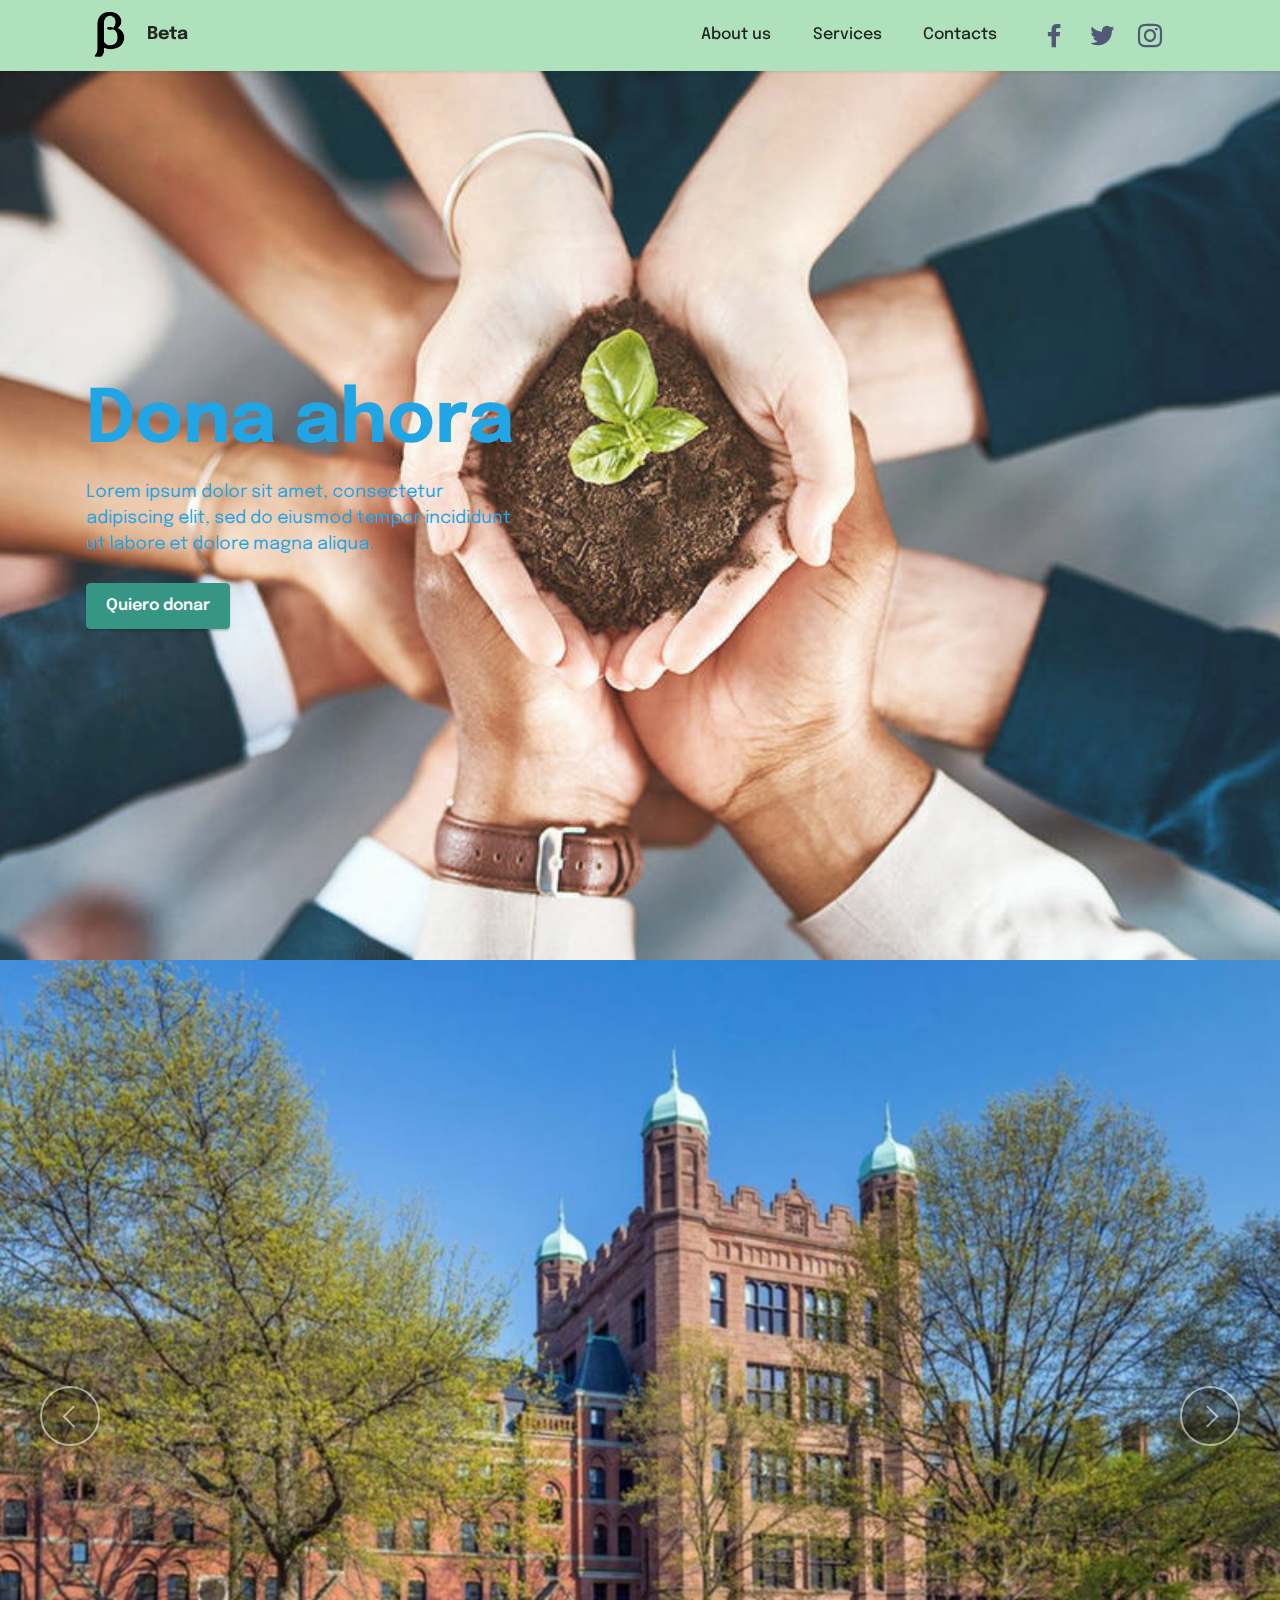
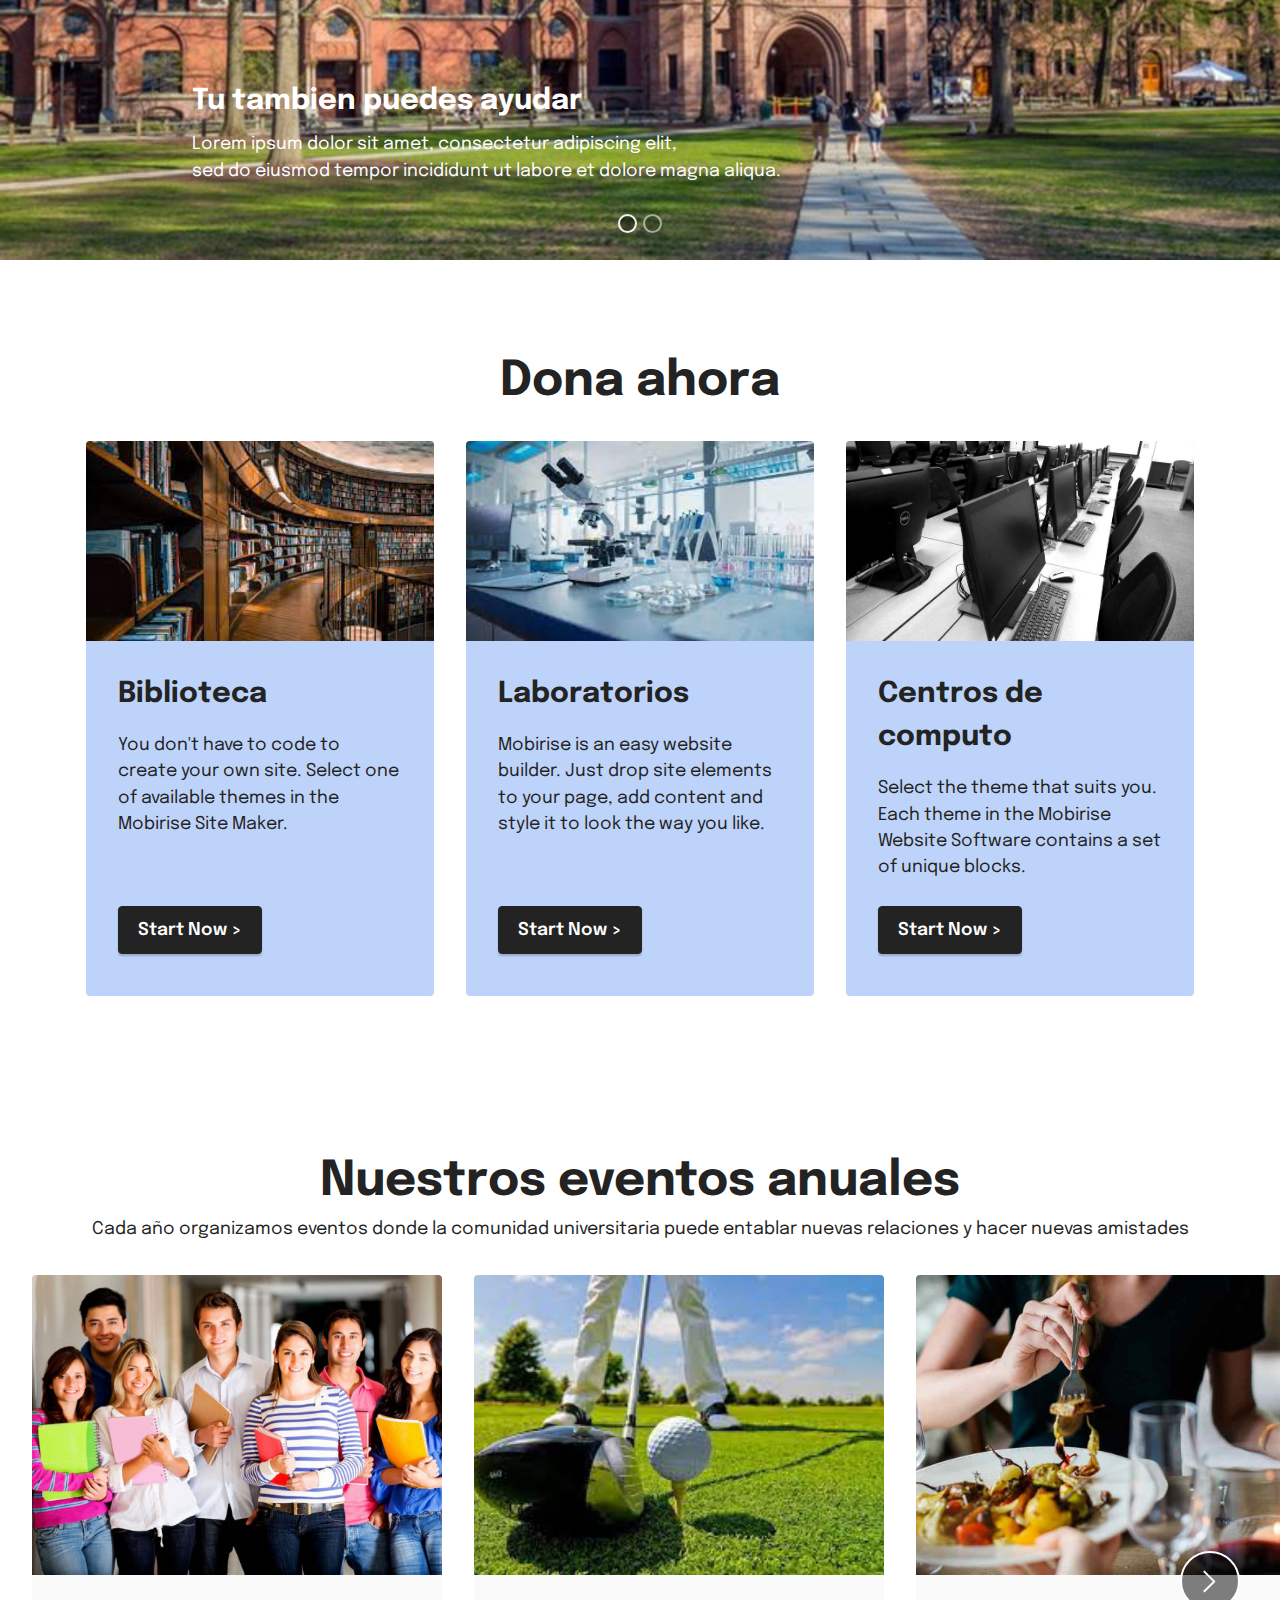
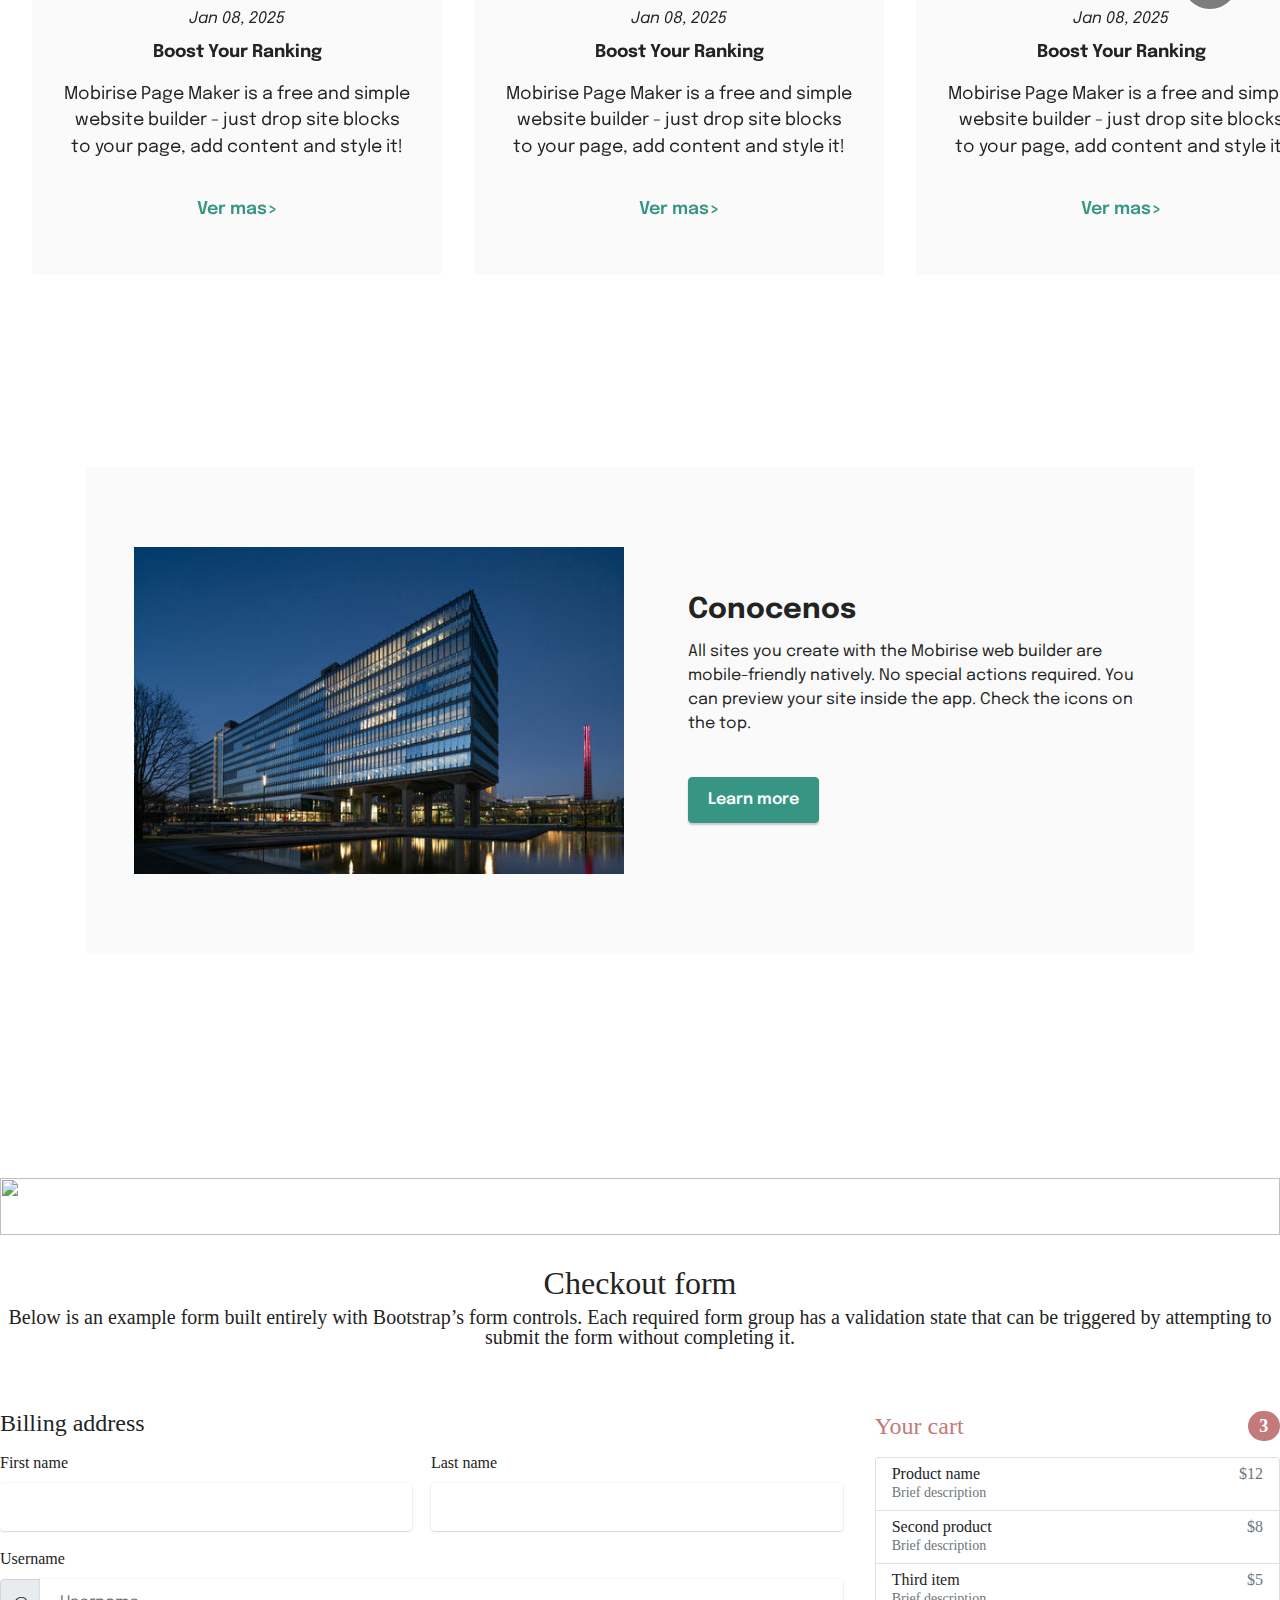
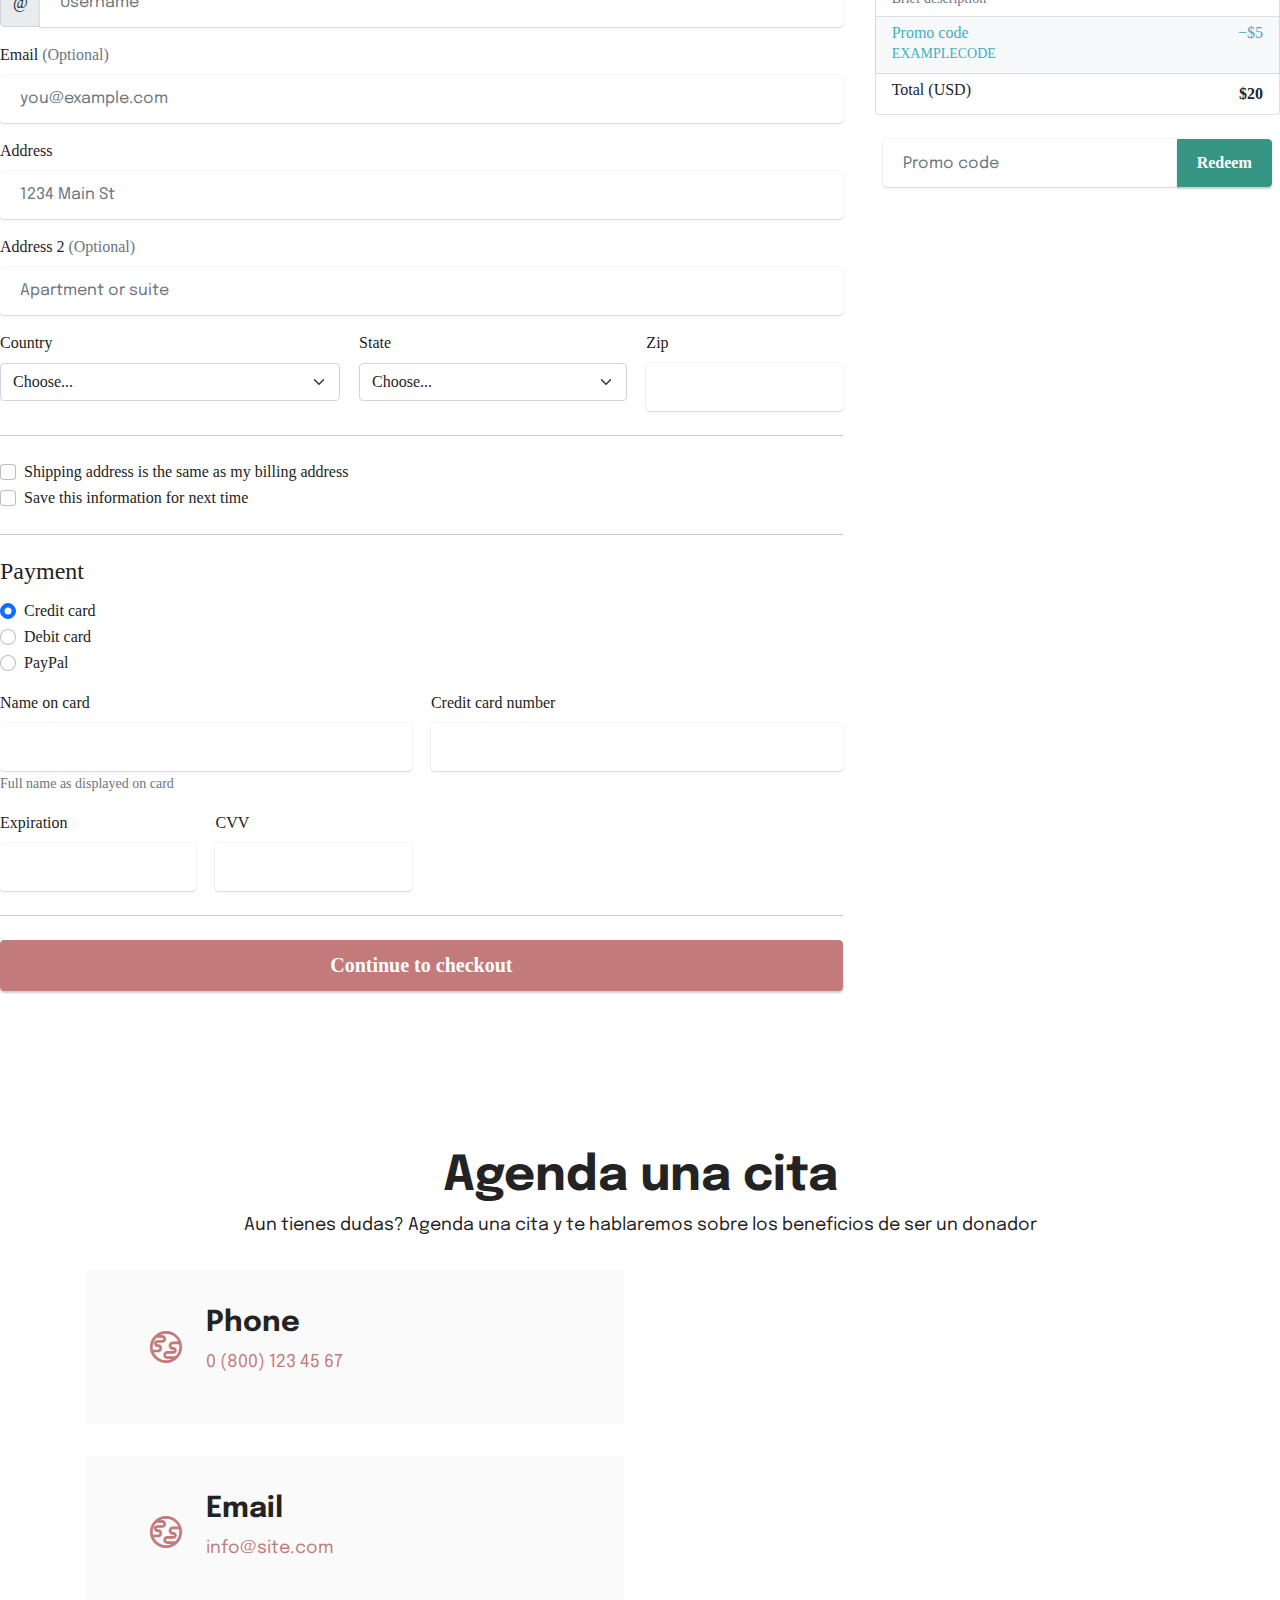
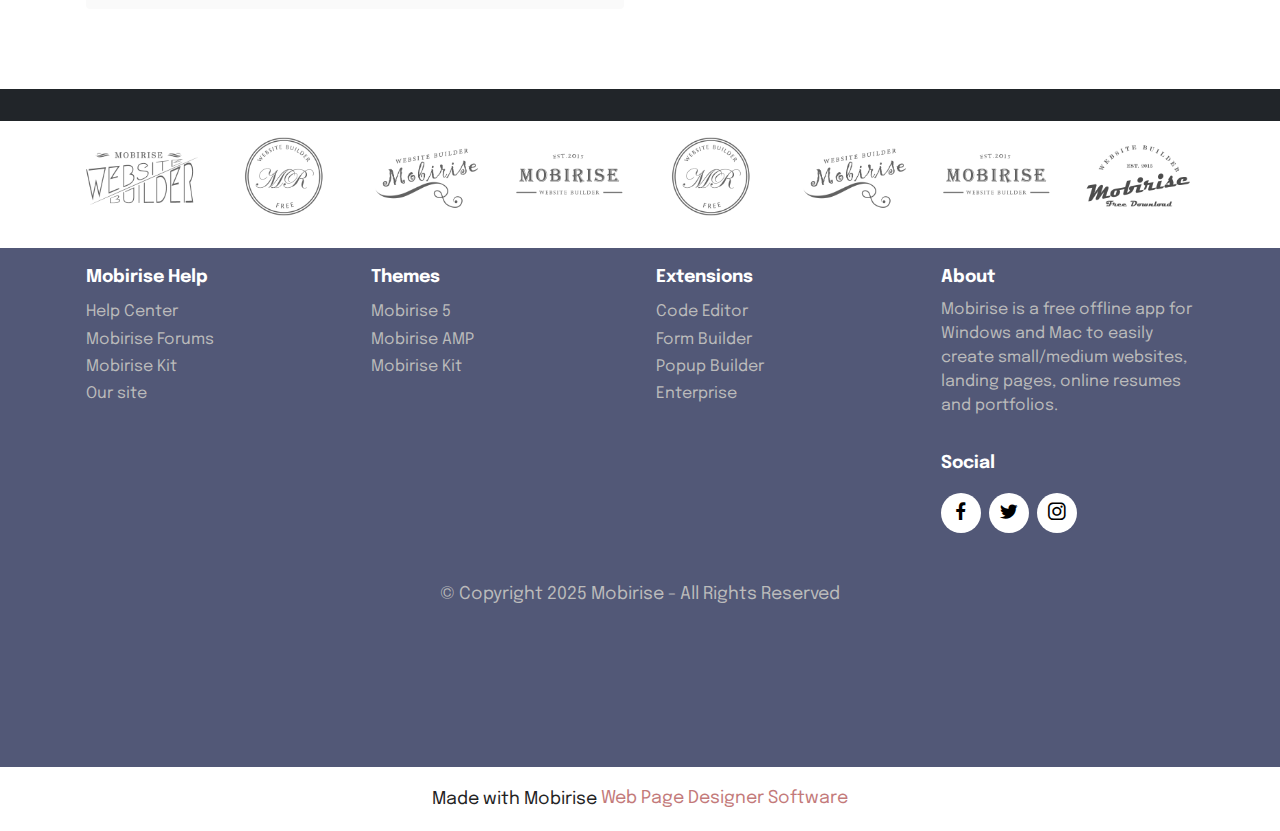
==== commit 479d26ac: "Cambios y nuevos archivos" ====
--- a/index.html
+++ b/index.html
@@ -1,559 +1,861 @@
 <!DOCTYPE html>
-<html  >
+<html>
+
 <head>
-  <!-- Site made with Mobirise Website Builder v5.6.13, https://mobirise.com -->
-  <meta charset="UTF-8">
-  <meta http-equiv="X-UA-Compatible" content="IE=edge">
-  <meta name="generator" content="Mobirise v5.6.13, mobirise.com">
-  <meta name="twitter:card" content="summary_large_image"/>
-  <meta name="twitter:image:src" content="">
-  <meta property="og:image" content="">
-  <meta name="twitter:title" content="Home">
-  <meta name="viewport" content="width=device-width, initial-scale=1, minimum-scale=1">
-  <link rel="shortcut icon" href="assets/images/pngwing.com-95x95.png" type="image/x-icon">
-  <meta name="description" content="">
-  
-  
-  <title>Home</title>
-  <link rel="stylesheet" href="assets/web/assets/mobirise-icons2/mobirise2.css">
-  <link rel="stylesheet" href="assets/bootstrap/css/bootstrap.min.css">
-  <link rel="stylesheet" href="assets/bootstrap/css/bootstrap-grid.min.css">
-  <link rel="stylesheet" href="assets/bootstrap/css/bootstrap-reboot.min.css">
-  <link rel="stylesheet" href="assets/dropdown/css/style.css">
-  <link rel="stylesheet" href="assets/socicon/css/styles.css">
-  <link rel="stylesheet" href="assets/theme/css/style.css">
-  <link rel="preload" href="https://fonts.googleapis.com/css?family=Epilogue:100,200,300,400,500,600,700,800,900,100i,200i,300i,400i,500i,600i,700i,800i,900i&display=swap" as="style" onload="this.onload=null;this.rel='stylesheet'">
-  <noscript><link rel="stylesheet" href="https://fonts.googleapis.com/css?family=Epilogue:100,200,300,400,500,600,700,800,900,100i,200i,300i,400i,500i,600i,700i,800i,900i&display=swap"></noscript>
-  <link rel="preload" as="style" href="assets/mobirise/css/mbr-additional.css"><link rel="stylesheet" href="assets/mobirise/css/mbr-additional.css" type="text/css">
-  
-  
-  
-  
+    <meta charset="UTF-8">
+    <meta http-equiv="X-UA-Compatible" content="IE=edge">
+    <meta name="generator" content="Mobirise v5.6.13, mobirise.com">
+    <meta name="twitter:card" content="summary_large_image" />
+    <meta name="twitter:image:src" content="">
+    <meta property="og:image" content="">
+    <meta name="twitter:title" content="Home">
+    <meta name="viewport" content="width=device-width, initial-scale=1, minimum-scale=1">
+    <link rel="shortcut icon" href="assets/images/pngwing.com-95x95.png" type="image/x-icon">
+    <meta name="description" content="">
+
+
+    <title>Home</title>
+    <link rel="stylesheet" href="assets/web/assets/mobirise-icons2/mobirise2.css">
+    <link rel="stylesheet" href="assets/bootstrap/css/bootstrap.min.css">
+    <link rel="stylesheet" href="assets/bootstrap/css/bootstrap-grid.min.css">
+    <link rel="stylesheet" href="assets/bootstrap/css/bootstrap-reboot.min.css">
+    <link rel="stylesheet" href="assets/dropdown/css/style.css">
+    <link rel="stylesheet" href="assets/socicon/css/styles.css">
+    <link rel="stylesheet" href="assets/theme/css/style.css">
+    <link href="https://cdn.jsdelivr.net/npm/bootstrap@5.2.1/dist/css/bootstrap.min.css" rel="stylesheet"
+        integrity="sha384-iYQeCzEYFbKjA/T2uDLTpkwGzCiq6soy8tYaI1GyVh/UjpbCx/TYkiZhlZB6+fzT" crossorigin="anonymous">
+
+    <link rel="preload"
+        href="https://fonts.googleapis.com/css?family=Epilogue:100,200,300,400,500,600,700,800,900,100i,200i,300i,400i,500i,600i,700i,800i,900i&display=swap"
+        as="style" onload="this.onload=null;this.rel='stylesheet'">
+    <noscript>
+        <link rel="stylesheet"
+            href="https://fonts.googleapis.com/css?family=Epilogue:100,200,300,400,500,600,700,800,900,100i,200i,300i,400i,500i,600i,700i,800i,900i&display=swap">
+    </noscript>
+    <link rel="preload" as="style" href="assets/mobirise/css/mbr-additional.css">
+    <link rel="stylesheet" href="assets/mobirise/css/mbr-additional.css" type="text/css">
+    <link href="form-validation.css" rel="stylesheet">
+
+    <style>
+        .bd-placeholder-img {
+            font-size: 1.125rem;
+            text-anchor: middle;
+            -webkit-user-select: none;
+            -moz-user-select: none;
+            user-select: none;
+        }
+
+        @media (min-width: 768px) {
+            .bd-placeholder-img-lg {
+                font-size: 3.5rem;
+            }
+        }
+
+        .b-example-divider {
+            height: 3rem;
+            background-color: rgba(0, 0, 0, .1);
+            border: solid rgba(0, 0, 0, .15);
+            border-width: 1px 0;
+            box-shadow: inset 0 .5em 1.5em rgba(0, 0, 0, .1), inset 0 .125em .5em rgba(0, 0, 0, .15);
+        }
+
+        .b-example-vr {
+            flex-shrink: 0;
+            width: 1.5rem;
+            height: 100vh;
+        }
+
+        .bi {
+            vertical-align: -.125em;
+            fill: currentColor;
+        }
+
+        .nav-scroller {
+            position: relative;
+            z-index: 2;
+            height: 2.75rem;
+            overflow-y: hidden;
+        }
+
+        .nav-scroller .nav {
+            display: flex;
+            flex-wrap: nowrap;
+            padding-bottom: 1rem;
+            margin-top: -1px;
+            overflow-x: auto;
+            text-align: center;
+            white-space: nowrap;
+            -webkit-overflow-scrolling: touch;
+        }
+    </style>
+
 </head>
-<body>
-  
-  <section data-bs-version="5.1" class="menu menu3 cid-thDnTbRetU" once="menu" id="menu3-8">
-    
-    <nav class="navbar navbar-dropdown navbar-fixed-top navbar-expand-lg">
+
+<body class="bg-dark">
+
+    <section data-bs-version="5.1" class="menu menu3 cid-thDnTbRetU" once="menu" id="menu3-8">
+
+        <nav class="navbar navbar-dropdown navbar-fixed-top navbar-expand-lg">
+            <div class="container">
+                <div class="navbar-brand">
+                    <span class="navbar-logo">
+                        <a href="https://mobiri.se">
+                            <img src="assets/images/pngwing.com-95x95.png" alt="Mobirise Website Builder"
+                                style="height: 3rem;">
+                        </a>
+                    </span>
+                    <span class="navbar-caption-wrap"><a class="navbar-caption text-black display-7"
+                            href="https://mobiri.se">Beta</a></span>
+                </div>
+                <button class="navbar-toggler" type="button" data-toggle="collapse" data-bs-toggle="collapse"
+                    data-target="#navbarSupportedContent" data-bs-target="#navbarSupportedContent"
+                    aria-controls="navbarNavAltMarkup" aria-expanded="false" aria-label="Toggle navigation">
+                    <div class="hamburger">
+                        <span></span>
+                        <span></span>
+                        <span></span>
+                        <span></span>
+                    </div>
+                </button>
+                <div class="collapse navbar-collapse" id="navbarSupportedContent">
+                    <ul class="navbar-nav nav-dropdown nav-right" data-app-modern-menu="true">
+                        <li class="nav-item"><a class="nav-link link text-black display-4" href="https://mobiri.se">
+                                About us</a></li>
+                        <li class="nav-item"><a class="nav-link link text-black display-4" href="https://mobiri.se">
+                                Services</a></li>
+                        <li class="nav-item"><a class="nav-link link text-black display-4"
+                                href="https://mobiri.se">Contacts</a>
+                        </li>
+                    </ul>
+                    <div class="icons-menu">
+                        <a class="iconfont-wrapper" href="https://mobiri.se" target="_blank">
+                            <span class="p-2 mbr-iconfont socicon-facebook socicon"></span>
+                        </a>
+                        <a class="iconfont-wrapper" href="https://mobiri.se" target="_blank">
+                            <span class="p-2 mbr-iconfont socicon-twitter socicon"></span>
+                        </a>
+                        <a class="iconfont-wrapper" href="https://mobiri.se" target="_blank">
+                            <span class="p-2 mbr-iconfont socicon-instagram socicon"></span>
+                        </a>
+
+                    </div>
+
+                </div>
+            </div>
+        </nav>
+    </section>
+
+    <section data-bs-version="5.1" class="header1 cid-thDuAR1qQi mbr-fullscreen" id="header1-d">
+
+
+
+
+        <div class="mbr-overlay" style="opacity: 0.1; background-color: rgb(250, 250, 250);"></div>
+
         <div class="container">
-            <div class="navbar-brand">
-                <span class="navbar-logo">
-                    <a href="https://mobiri.se">
-                        <img src="assets/images/pngwing.com-95x95.png" alt="Mobirise Website Builder" style="height: 3rem;">
-                    </a>
-                </span>
-                <span class="navbar-caption-wrap"><a class="navbar-caption text-black display-7" href="https://mobiri.se">Beta</a></span>
-            </div>
-            <button class="navbar-toggler" type="button" data-toggle="collapse" data-bs-toggle="collapse" data-target="#navbarSupportedContent" data-bs-target="#navbarSupportedContent" aria-controls="navbarNavAltMarkup" aria-expanded="false" aria-label="Toggle navigation">
-                <div class="hamburger">
-                    <span></span>
-                    <span></span>
-                    <span></span>
-                    <span></span>
-                </div>
-            </button>
-            <div class="collapse navbar-collapse" id="navbarSupportedContent">
-                <ul class="navbar-nav nav-dropdown nav-right" data-app-modern-menu="true">
-                    <li class="nav-item"><a class="nav-link link text-black display-4" href="https://mobiri.se">
-                            About us</a></li>
-                    <li class="nav-item"><a class="nav-link link text-black display-4" href="https://mobiri.se">
-                            Services</a></li>
-                    <li class="nav-item"><a class="nav-link link text-black display-4" href="https://mobiri.se">Contacts</a>
+            <div class="row">
+                <div class="col-12 col-lg-5">
+                    <h1 class="mbr-section-title mbr-fonts-style mb-3 display-1"><strong>Dona ahora</strong></h1>
+
+                    <p class="mbr-text mbr-fonts-style display-7">Lorem ipsum dolor sit amet, consectetur adipiscing
+                        elit, sed do eiusmod tempor incididunt ut labore et dolore magna aliqua.</p>
+                    <div class="mbr-section-btn mt-3"><a class="btn btn-secondary display-4"
+                            href="https://mobiri.se">Quiero donar</a></div>
+                </div>
+            </div>
+        </div>
+    </section>
+
+    <section data-bs-version="5.1" class="slider1 cid-thDhsjjB8f mbr-fullscreen" id="slider1-3">
+
+        <div class="carousel slide carousel-fade" id="tiiMkLVsdM" data-interval="5000" data-bs-interval="5000">
+            <ol class="carousel-indicators">
+                <li data-slide-to="0" data-bs-slide-to="0" class="active" data-target="#tiiMkLVsdM"
+                    data-bs-target="#tiiMkLVsdM"></li>
+                <li data-slide-to="1" data-bs-slide-to="1" class="" data-target="#tiiMkLVsdM"
+                    data-bs-target="#tiiMkLVsdM"></li>
+
+
+            </ol>
+            <div class="carousel-inner">
+                <div class="carousel-item slider-image item active">
+                    <div class="item-wrapper">
+                        <img class="d-block w-100" src="assets/images/universidad-yale-2-1200x675.jpg"
+                            alt="Mobirise Website Builder" data-slide-to="0" data-bs-slide-to="0">
+
+                        <div class="carousel-caption">
+                            <h5 class="mbr-section-subtitle mbr-fonts-style display-5"><strong>Tu tambien puedes
+                                    ayudar</strong></h5>
+                            <p class="mbr-section-text mbr-fonts-style display-7">Lorem ipsum dolor sit amet,
+                                consectetur adipiscing elit, <br>sed do eiusmod tempor incididunt ut labore et dolore
+                                magna aliqua.</p>
+                        </div>
+                    </div>
+                </div>
+                <div class="carousel-item slider-image item">
+                    <div class="item-wrapper">
+                        <img class="d-block w-100"
+                            src="assets/images/pnc-tl-hub-ci-iam-cultivate-successful-planned-giving-1-1200x549.jpg"
+                            alt="Mobirise Website Builder" data-slide-to="1" data-bs-slide-to="1">
+
+                        <div class="carousel-caption">
+                            <h5 class="mbr-section-subtitle mbr-fonts-style display-5"><strong>Tu tambien puedes
+                                    ayudar</strong></h5>
+                            <p class="mbr-section-text mbr-fonts-style display-7">Lorem ipsum dolor sit amet,
+                                consectetur adipiscing elit, <br>sed do eiusmod tempor incididunt ut labore et dolore
+                                magna aliqua.</p>
+                        </div>
+                    </div>
+                </div>
+
+
+            </div>
+            <a class="carousel-control carousel-control-prev" role="button" data-slide="prev" data-bs-slide="prev"
+                href="#tiiMkLVsdM">
+                <span class="mobi-mbri mobi-mbri-arrow-prev" aria-hidden="true"></span>
+                <span class="sr-only visually-hidden">Previous</span>
+            </a>
+            <a class="carousel-control carousel-control-next" role="button" data-slide="next" data-bs-slide="next"
+                href="#tiiMkLVsdM">
+                <span class="mobi-mbri mobi-mbri-arrow-next" aria-hidden="true"></span>
+                <span class="sr-only visually-hidden">Next</span>
+            </a>
+        </div>
+    </section>
+
+    <section data-bs-version="5.1" class="features4 cid-thDr7NDvtO" id="features4-9">
+
+
+        <div class="container">
+            <div class="mbr-section-head">
+                <h4 class="mbr-section-title mbr-fonts-style align-center mb-0 display-2"><strong>Dona ahora</strong>
+                </h4>
+
+            </div>
+            <div class="row mt-4">
+                <div class="item features-image сol-12 col-md-6 col-lg-4 active">
+                    <div class="item-wrapper">
+                        <div class="item-img">
+                            <img src="assets/images/descarga-2-300x168.jpg" alt="Mobirise Website Builder" title=""
+                                data-slide-to="0" data-bs-slide-to="0">
+                        </div>
+                        <div class="item-content">
+                            <h5 class="item-title mbr-fonts-style display-5"><strong>Biblioteca</strong></h5>
+
+                            <p class="mbr-text mbr-fonts-style mt-3 display-7">You don't have to code to create your own
+                                site. Select one of available themes in the Mobirise Site Maker.</p>
+                        </div>
+                        <div class="mbr-section-btn item-footer mt-2"><a href=""
+                                class="btn item-btn btn-black display-7" target="_blank">Start Now
+                                &gt;</a></div>
+                    </div>
+                </div>
+                <div class="item features-image сol-12 col-md-6 col-lg-4">
+                    <div class="item-wrapper">
+                        <div class="item-img">
+                            <img src="assets/images/descarga-1-297x170.jpg" alt="Mobirise Website Builder" title=""
+                                data-slide-to="1" data-bs-slide-to="1">
+                        </div>
+                        <div class="item-content">
+                            <h5 class="item-title mbr-fonts-style display-5"><strong>Laboratorios&nbsp;</strong></h5>
+
+                            <p class="mbr-text mbr-fonts-style mt-3 display-7">Mobirise is an easy website builder. Just
+                                drop site elements to your page, add content and style it to look the way you like.</p>
+                        </div>
+                        <div class="mbr-section-btn item-footer mt-2"><a href=""
+                                class="btn item-btn btn-black display-7" target="_blank">Start Now
+                                &gt;</a></div>
+                    </div>
+                </div>
+
+                <div class="item features-image сol-12 col-md-6 col-lg-4">
+                    <div class="item-wrapper">
+                        <div class="item-img">
+                            <img src="assets/images/computer-labs-815x458.jpg" alt="Mobirise Website Builder" title="">
+                        </div>
+                        <div class="item-content">
+                            <h5 class="item-title mbr-fonts-style display-5"><strong>Centros de computo</strong></h5>
+
+                            <p class="mbr-text mbr-fonts-style mt-3 display-7">Select the theme that suits you. Each
+                                theme
+                                in the Mobirise Website Software contains a set of unique blocks.<br></p>
+                        </div>
+                        <div class="mbr-section-btn item-footer mt-2"><a href=""
+                                class="btn item-btn btn-black display-7" target="_blank">Start Now
+                                &gt;</a></div>
+                    </div>
+                </div>
+
+            </div>
+        </div>
+    </section>
+
+    <section data-bs-version="5.1" class="slider6 mbr-embla cid-thDt2jiK8T" id="slider6-a">
+
+
+        <div class="position-relative">
+            <div class="mbr-section-head">
+                <h4 class="mbr-section-title mbr-fonts-style align-center mb-0 display-2"><strong>Nuestros eventos
+                        anuales</strong></h4>
+                <h5 class="mbr-section-subtitle mbr-fonts-style align-center mb-0 mt-2 display-7">Cada año organizamos
+                    eventos donde la comunidad universitaria puede entablar nuevas relaciones y hacer nuevas amistades
+                </h5>
+            </div>
+            <div class="embla mt-4" data-skip-snaps="true" data-align="center" data-contain-scroll="trimSnaps"
+                data-auto-play-interval="5" data-draggable="true">
+                <div class="embla__viewport container-fluid">
+                    <div class="embla__container">
+
+
+                        <div class="embla__slide slider-image item active"
+                            style="margin-left: 1rem; margin-right: 1rem;">
+                            <div class="slide-content">
+                                <div class="item-wrapper">
+                                    <div class="item-img">
+                                        <img src="assets/images/alumnos-en-practicas-600x400.jpg"
+                                            alt="Mobirise Website Builder" title="" data-slide-to="1"
+                                            data-bs-slide-to="1">
+                                    </div>
+                                </div>
+                                <div class="item-content">
+                                    <h5 class="item-title mbr-fonts-style display-4"><em>Jan 08, 2025</em></h5>
+                                    <h6 class="item-subtitle mbr-fonts-style mt-1 display-7"><strong>Boost Your
+                                            Ranking</strong></h6>
+                                    <p class="mbr-text mbr-fonts-style mt-3 display-7">Mobirise Page Maker is a free and
+                                        simple
+                                        website builder - just drop site blocks to your page, add content and style it!
+                                    </p>
+                                </div>
+                                <div class="mbr-section-btn item-footer mt-2"><a href=""
+                                        class="btn item-btn btn-secondary-outline display-7" target="_blank">Ver
+                                        mas&gt;</a></div>
+                            </div>
+                        </div>
+                        <div class="embla__slide slider-image item active"
+                            style="margin-left: 1rem; margin-right: 1rem;">
+                            <div class="slide-content">
+                                <div class="item-wrapper">
+                                    <div class="item-img">
+                                        <img src="assets/images/descarga-275x183.jpg" alt="Mobirise Website Builder"
+                                            title="" data-slide-to="2" data-bs-slide-to="2">
+                                    </div>
+                                </div>
+                                <div class="item-content">
+                                    <h5 class="item-title mbr-fonts-style display-4"><em>Jan 08, 2025</em></h5>
+                                    <h6 class="item-subtitle mbr-fonts-style mt-1 display-7"><strong>Boost Your
+                                            Ranking</strong></h6>
+                                    <p class="mbr-text mbr-fonts-style mt-3 display-7">Mobirise Page Maker is a free and
+                                        simple
+                                        website builder - just drop site blocks to your page, add content and style it!
+                                    </p>
+                                </div>
+                                <div class="mbr-section-btn item-footer mt-2"><a href=""
+                                        class="btn item-btn btn-secondary-outline display-7" target="_blank">Ver
+                                        mas&gt;</a></div>
+                            </div>
+                        </div>
+                        <div class="embla__slide slider-image item active"
+                            style="margin-left: 1rem; margin-right: 1rem;">
+                            <div class="slide-content">
+                                <div class="item-wrapper">
+                                    <div class="item-img">
+                                        <img src="assets/images/i-99-cg.16234.1-600x387.jpg"
+                                            alt="Mobirise Website Builder" title="" data-slide-to="3"
+                                            data-bs-slide-to="3">
+                                    </div>
+                                </div>
+                                <div class="item-content">
+                                    <h5 class="item-title mbr-fonts-style display-4"><em>Jan 08, 2025</em></h5>
+                                    <h6 class="item-subtitle mbr-fonts-style mt-1 display-7"><strong>Boost Your
+                                            Ranking</strong></h6>
+                                    <p class="mbr-text mbr-fonts-style mt-3 display-7">Mobirise Page Maker is a free and
+                                        simple
+                                        website builder - just drop site blocks to your page, add content and style it!
+                                    </p>
+                                </div>
+                                <div class="mbr-section-btn item-footer mt-2"><a href=""
+                                        class="btn item-btn btn-secondary-outline display-7" target="_blank">Ver
+                                        mas&gt;</a></div>
+                            </div>
+                        </div>
+                        <div class="embla__slide slider-image item active"
+                            style="margin-left: 1rem; margin-right: 1rem;">
+                            <div class="slide-content">
+                                <div class="item-wrapper">
+                                    <div class="item-img">
+                                        <img src="assets/images/sci-gala-2561-600x402.jpg"
+                                            alt="Mobirise Website Builder" title="" data-slide-to="4"
+                                            data-bs-slide-to="4">
+                                    </div>
+                                </div>
+                                <div class="item-content">
+                                    <h5 class="item-title mbr-fonts-style display-4"><em>Jan 08, 2025</em></h5>
+                                    <h6 class="item-subtitle mbr-fonts-style mt-1 display-7"><strong>Boost Your
+                                            Ranking</strong></h6>
+                                    <p class="mbr-text mbr-fonts-style mt-3 display-7">Mobirise Page Maker is a free and
+                                        simple
+                                        website builder - just drop site blocks to your page, add content and style it!
+                                    </p>
+                                </div>
+                                <div class="mbr-section-btn item-footer mt-2"><a href=""
+                                        class="btn item-btn btn-secondary-outline display-7" target="_blank">Ver
+                                        mas&gt;</a></div>
+                            </div>
+                        </div>
+
+                    </div>
+                </div>
+                <button class="embla__button embla__button--prev">
+                    <span class="mobi-mbri mobi-mbri-arrow-prev mbr-iconfont" aria-hidden="true"></span>
+                    <span class="sr-only visually-hidden visually-hidden">Previous</span>
+                </button>
+                <button class="embla__button embla__button--next">
+                    <span class="mobi-mbri mobi-mbri-arrow-next mbr-iconfont" aria-hidden="true"></span>
+                    <span class="sr-only visually-hidden visually-hidden">Next</span>
+                </button>
+            </div>
+        </div>
+    </section>
+
+    <section data-bs-version="5.1" class="features16 cid-thDxik7nIR" id="features17-f">
+
+
+
+
+        <div class="container">
+            <div class="content-wrapper">
+                <div class="row align-items-center">
+                    <div class="col-12 col-lg-6">
+                        <div class="image-wrapper">
+                            <img src="assets/images/01-atlas-tu-eindhoven-teamv-architecture-egbertdeboer.com-20190215-3966-528x352.jpg"
+                                alt="Mobirise Website Builder">
+                        </div>
+                    </div>
+                    <div class="col-12 col-lg">
+                        <div class="text-wrapper">
+                            <h6 class="card-title mbr-fonts-style display-5"><strong>Conocenos</strong></h6>
+                            <p class="mbr-text mbr-fonts-style mb-4 display-4">
+                                All sites you create with the Mobirise web builder are mobile-friendly natively. No
+                                special actions required. You can preview your site inside the app. Check the icons on
+                                the top.</p>
+                            <div class="mbr-section-btn mt-3"><a class="btn btn-secondary display-4"
+                                    href="https://mobiri.se">
+                                    Learn more
+                                </a></div>
+                        </div>
+                    </div>
+                </div>
+            </div>
+        </div>
+    </section>
+
+    <section data-bs-version="5.1" class="form7 cid-thEPUvw8XQ" id="form7-h">
+        <div class="py-5 text-center">
+            <img class="d-block mx-auto mb-4" src="../assets/brand/bootstrap-logo.svg" alt="" width="72" height="57">
+            <h2>Checkout form</h2>
+            <p class="lead">Below is an example form built entirely with Bootstrap’s form controls. Each required form
+                group has a validation state that can be triggered by attempting to submit the form without completing
+                it.</p>
+        </div>
+
+        <div class="row g-5">
+            <div class="col-md-5 col-lg-4 order-md-last">
+                <h4 class="d-flex justify-content-between align-items-center mb-3">
+                    <span class="text-primary">Your cart</span>
+                    <span class="badge bg-primary rounded-pill">3</span>
+                </h4>
+                <ul class="list-group mb-3">
+                    <li class="list-group-item d-flex justify-content-between lh-sm">
+                        <div>
+                            <h6 class="my-0">Product name</h6>
+                            <small class="text-muted">Brief description</small>
+                        </div>
+                        <span class="text-muted">$12</span>
+                    </li>
+                    <li class="list-group-item d-flex justify-content-between lh-sm">
+                        <div>
+                            <h6 class="my-0">Second product</h6>
+                            <small class="text-muted">Brief description</small>
+                        </div>
+                        <span class="text-muted">$8</span>
+                    </li>
+                    <li class="list-group-item d-flex justify-content-between lh-sm">
+                        <div>
+                            <h6 class="my-0">Third item</h6>
+                            <small class="text-muted">Brief description</small>
+                        </div>
+                        <span class="text-muted">$5</span>
+                    </li>
+                    <li class="list-group-item d-flex justify-content-between bg-light">
+                        <div class="text-success">
+                            <h6 class="my-0">Promo code</h6>
+                            <small>EXAMPLECODE</small>
+                        </div>
+                        <span class="text-success">−$5</span>
+                    </li>
+                    <li class="list-group-item d-flex justify-content-between">
+                        <span>Total (USD)</span>
+                        <strong>$20</strong>
                     </li>
                 </ul>
-                <div class="icons-menu">
-                    <a class="iconfont-wrapper" href="https://mobiri.se" target="_blank">
-                        <span class="p-2 mbr-iconfont socicon-facebook socicon"></span>
-                    </a>
-                    <a class="iconfont-wrapper" href="https://mobiri.se" target="_blank">
-                        <span class="p-2 mbr-iconfont socicon-twitter socicon"></span>
-                    </a>
-                    <a class="iconfont-wrapper" href="https://mobiri.se" target="_blank">
-                        <span class="p-2 mbr-iconfont socicon-instagram socicon"></span>
-                    </a>
-                    
-                </div>
-                
-            </div>
-        </div>
-    </nav>
-</section>
-
-<section data-bs-version="5.1" class="header1 cid-thDuAR1qQi mbr-fullscreen" id="header1-d">
-
-    
-
-    
-    <div class="mbr-overlay" style="opacity: 0.1; background-color: rgb(250, 250, 250);"></div>
-
-    <div class="container">
-        <div class="row">
-            <div class="col-12 col-lg-5">
-                <h1 class="mbr-section-title mbr-fonts-style mb-3 display-1"><strong>Dona ahora</strong></h1>
-                
-                <p class="mbr-text mbr-fonts-style display-7">Lorem ipsum dolor sit amet, consectetur adipiscing elit, sed do eiusmod tempor incididunt ut labore et dolore magna aliqua.</p>
-                <div class="mbr-section-btn mt-3"><a class="btn btn-secondary display-4" href="https://mobiri.se">Quiero donar</a></div>
-            </div>
-        </div>
-    </div>
-</section>
-
-<section data-bs-version="5.1" class="slider1 cid-thDhsjjB8f mbr-fullscreen" id="slider1-3">
-    
-    <div class="carousel slide carousel-fade" id="tiiMkLVsdM" data-interval="5000" data-bs-interval="5000">
-        <ol class="carousel-indicators">
-            <li data-slide-to="0" data-bs-slide-to="0" class="active" data-target="#tiiMkLVsdM" data-bs-target="#tiiMkLVsdM"></li><li data-slide-to="1" data-bs-slide-to="1" class="" data-target="#tiiMkLVsdM" data-bs-target="#tiiMkLVsdM"></li>
-            
-            
-        </ol>
-        <div class="carousel-inner">
-            <div class="carousel-item slider-image item active">
-                <div class="item-wrapper">
-                    <img class="d-block w-100" src="assets/images/universidad-yale-2-1200x675.jpg" alt="Mobirise Website Builder" data-slide-to="0" data-bs-slide-to="0">
-                    
-                    <div class="carousel-caption">
-                        <h5 class="mbr-section-subtitle mbr-fonts-style display-5"><strong>Tu tambien puedes ayudar</strong></h5>
-                        <p class="mbr-section-text mbr-fonts-style display-7">Lorem ipsum dolor sit amet, consectetur adipiscing elit, <br>sed do eiusmod tempor incididunt ut labore et dolore magna aliqua.</p>
-                    </div>
-                </div>
-            </div><div class="carousel-item slider-image item">
-                <div class="item-wrapper">
-                    <img class="d-block w-100" src="assets/images/pnc-tl-hub-ci-iam-cultivate-successful-planned-giving-1-1200x549.jpg" alt="Mobirise Website Builder" data-slide-to="1" data-bs-slide-to="1">
-                    
-                    <div class="carousel-caption">
-                        <h5 class="mbr-section-subtitle mbr-fonts-style display-5"><strong>Tu tambien puedes ayudar</strong></h5>
-                        <p class="mbr-section-text mbr-fonts-style display-7">Lorem ipsum dolor sit amet, consectetur adipiscing elit, <br>sed do eiusmod tempor incididunt ut labore et dolore magna aliqua.</p>
-                    </div>
-                </div>
-            </div>
-            
-            
-        </div>
-        <a class="carousel-control carousel-control-prev" role="button" data-slide="prev" data-bs-slide="prev" href="#tiiMkLVsdM">
-            <span class="mobi-mbri mobi-mbri-arrow-prev" aria-hidden="true"></span>
-            <span class="sr-only visually-hidden">Previous</span>
-        </a>
-        <a class="carousel-control carousel-control-next" role="button" data-slide="next" data-bs-slide="next" href="#tiiMkLVsdM">
-            <span class="mobi-mbri mobi-mbri-arrow-next" aria-hidden="true"></span>
-            <span class="sr-only visually-hidden">Next</span>
-        </a>
-    </div>
-</section>
-
-<section data-bs-version="5.1" class="features4 cid-thDr7NDvtO" id="features4-9">
-    
-    
-    <div class="container">
-        <div class="mbr-section-head">
-            <h4 class="mbr-section-title mbr-fonts-style align-center mb-0 display-2"><strong>Dona ahora</strong></h4>
-            
-        </div>
-        <div class="row mt-4">
-            <div class="item features-image сol-12 col-md-6 col-lg-4 active">
-                <div class="item-wrapper">
-                    <div class="item-img">
-                        <img src="assets/images/descarga-2-300x168.jpg" alt="Mobirise Website Builder" title="" data-slide-to="0" data-bs-slide-to="0">
-                    </div>
-                    <div class="item-content">
-                        <h5 class="item-title mbr-fonts-style display-5"><strong>Biblioteca</strong></h5>
-                        
-                        <p class="mbr-text mbr-fonts-style mt-3 display-7">You don't have to code to create your own
-                            site. Select one of available themes in the Mobirise Site Maker.</p>
-                    </div>
-                    <div class="mbr-section-btn item-footer mt-2"><a href="" class="btn item-btn btn-black display-7" target="_blank">Start Now
-                            &gt;</a></div>
-                </div>
-            </div><div class="item features-image сol-12 col-md-6 col-lg-4">
-                <div class="item-wrapper">
-                    <div class="item-img">
-                        <img src="assets/images/descarga-1-297x170.jpg" alt="Mobirise Website Builder" title="" data-slide-to="1" data-bs-slide-to="1">
-                    </div>
-                    <div class="item-content">
-                        <h5 class="item-title mbr-fonts-style display-5"><strong>Laboratorios&nbsp;</strong></h5>
-                        
-                        <p class="mbr-text mbr-fonts-style mt-3 display-7">Mobirise is an easy website builder. Just
-                            drop site elements to your page, add content and style it to look the way you like.</p>
-                    </div>
-                    <div class="mbr-section-btn item-footer mt-2"><a href="" class="btn item-btn btn-black display-7" target="_blank">Start Now
-                            &gt;</a></div>
-                </div>
-            </div>
-            
-            <div class="item features-image сol-12 col-md-6 col-lg-4">
-                <div class="item-wrapper">
-                    <div class="item-img">
-                        <img src="assets/images/computer-labs-815x458.jpg" alt="Mobirise Website Builder" title="">
-                    </div>
-                    <div class="item-content">
-                        <h5 class="item-title mbr-fonts-style display-5"><strong>Centros de computo</strong></h5>
-                        
-                        <p class="mbr-text mbr-fonts-style mt-3 display-7">Select the theme that suits you. Each theme
-                            in the Mobirise Website Software contains a set of unique blocks.<br></p>
-                    </div>
-                    <div class="mbr-section-btn item-footer mt-2"><a href="" class="btn item-btn btn-black display-7" target="_blank">Start Now
-                            &gt;</a></div>
-                </div>
-            </div>
-
-        </div>
-    </div>
-</section>
-
-<section data-bs-version="5.1" class="slider6 mbr-embla cid-thDt2jiK8T" id="slider6-a">
-    
-    
-    <div class="position-relative">
-        <div class="mbr-section-head">
-            <h4 class="mbr-section-title mbr-fonts-style align-center mb-0 display-2"><strong>Nuestros eventos anuales</strong></h4>
-            <h5 class="mbr-section-subtitle mbr-fonts-style align-center mb-0 mt-2 display-7">Cada año organizamos eventos donde la comunidad universitaria puede entablar nuevas relaciones y hacer nuevas amistades</h5>
-        </div>
-        <div class="embla mt-4" data-skip-snaps="true" data-align="center" data-contain-scroll="trimSnaps" data-auto-play-interval="5" data-draggable="true">
-            <div class="embla__viewport container-fluid">
-                <div class="embla__container">
-                    
-                    
-                    <div class="embla__slide slider-image item active" style="margin-left: 1rem; margin-right: 1rem;">
-                        <div class="slide-content">
-                            <div class="item-wrapper">
-                                <div class="item-img">
-                                    <img src="assets/images/alumnos-en-practicas-600x400.jpg" alt="Mobirise Website Builder" title="" data-slide-to="1" data-bs-slide-to="1">
+
+                <form class="card p-2">
+                    <div class="input-group">
+                        <input type="text" class="form-control" placeholder="Promo code">
+                        <button type="submit" class="btn btn-secondary">Redeem</button>
+                    </div>
+                </form>
+            </div>
+            <div class="col-md-7 col-lg-8">
+                <h4 class="mb-3">Billing address</h4>
+                <form class="needs-validation" novalidate>
+                    <div class="row g-3">
+                        <div class="col-sm-6">
+                            <label for="firstName" class="form-label">First name</label>
+                            <input type="text" class="form-control" id="firstName" placeholder="" value="" required>
+                            <div class="invalid-feedback">
+                                Valid first name is required.
+                            </div>
+                        </div>
+
+                        <div class="col-sm-6">
+                            <label for="lastName" class="form-label">Last name</label>
+                            <input type="text" class="form-control" id="lastName" placeholder="" value="" required>
+                            <div class="invalid-feedback">
+                                Valid last name is required.
+                            </div>
+                        </div>
+
+                        <div class="col-12">
+                            <label for="username" class="form-label">Username</label>
+                            <div class="input-group has-validation">
+                                <span class="input-group-text">@</span>
+                                <input type="text" class="form-control" id="username" placeholder="Username" required>
+                                <div class="invalid-feedback">
+                                    Your username is required.
                                 </div>
                             </div>
-                            <div class="item-content">
-                                <h5 class="item-title mbr-fonts-style display-4"><em>Jan 08, 2025</em></h5>
-                                <h6 class="item-subtitle mbr-fonts-style mt-1 display-7"><strong>Boost Your Ranking</strong></h6>
-                                <p class="mbr-text mbr-fonts-style mt-3 display-7">Mobirise Page Maker is a free and simple
-                                    website builder - just drop site blocks to your page, add content and style it!</p>
-                            </div>
-                            <div class="mbr-section-btn item-footer mt-2"><a href="" class="btn item-btn btn-secondary-outline display-7" target="_blank">Ver mas&gt;</a></div>
-                        </div>
-                    </div><div class="embla__slide slider-image item active" style="margin-left: 1rem; margin-right: 1rem;">
-                        <div class="slide-content">
-                            <div class="item-wrapper">
-                                <div class="item-img">
-                                    <img src="assets/images/descarga-275x183.jpg" alt="Mobirise Website Builder" title="" data-slide-to="2" data-bs-slide-to="2">
-                                </div>
-                            </div>
-                            <div class="item-content">
-                                <h5 class="item-title mbr-fonts-style display-4"><em>Jan 08, 2025</em></h5>
-                                <h6 class="item-subtitle mbr-fonts-style mt-1 display-7"><strong>Boost Your Ranking</strong></h6>
-                                <p class="mbr-text mbr-fonts-style mt-3 display-7">Mobirise Page Maker is a free and simple
-                                    website builder - just drop site blocks to your page, add content and style it!</p>
-                            </div>
-                            <div class="mbr-section-btn item-footer mt-2"><a href="" class="btn item-btn btn-secondary-outline display-7" target="_blank">Ver mas&gt;</a></div>
-                        </div>
-                    </div><div class="embla__slide slider-image item active" style="margin-left: 1rem; margin-right: 1rem;">
-                        <div class="slide-content">
-                            <div class="item-wrapper">
-                                <div class="item-img">
-                                    <img src="assets/images/i-99-cg.16234.1-600x387.jpg" alt="Mobirise Website Builder" title="" data-slide-to="3" data-bs-slide-to="3">
-                                </div>
-                            </div>
-                            <div class="item-content">
-                                <h5 class="item-title mbr-fonts-style display-4"><em>Jan 08, 2025</em></h5>
-                                <h6 class="item-subtitle mbr-fonts-style mt-1 display-7"><strong>Boost Your Ranking</strong></h6>
-                                <p class="mbr-text mbr-fonts-style mt-3 display-7">Mobirise Page Maker is a free and simple
-                                    website builder - just drop site blocks to your page, add content and style it!</p>
-                            </div>
-                            <div class="mbr-section-btn item-footer mt-2"><a href="" class="btn item-btn btn-secondary-outline display-7" target="_blank">Ver mas&gt;</a></div>
-                        </div>
-                    </div><div class="embla__slide slider-image item active" style="margin-left: 1rem; margin-right: 1rem;">
-                        <div class="slide-content">
-                            <div class="item-wrapper">
-                                <div class="item-img">
-                                    <img src="assets/images/sci-gala-2561-600x402.jpg" alt="Mobirise Website Builder" title="" data-slide-to="4" data-bs-slide-to="4">
-                                </div>
-                            </div>
-                            <div class="item-content">
-                                <h5 class="item-title mbr-fonts-style display-4"><em>Jan 08, 2025</em></h5>
-                                <h6 class="item-subtitle mbr-fonts-style mt-1 display-7"><strong>Boost Your Ranking</strong></h6>
-                                <p class="mbr-text mbr-fonts-style mt-3 display-7">Mobirise Page Maker is a free and simple
-                                    website builder - just drop site blocks to your page, add content and style it!</p>
-                            </div>
-                            <div class="mbr-section-btn item-footer mt-2"><a href="" class="btn item-btn btn-secondary-outline display-7" target="_blank">Ver mas&gt;</a></div>
-                        </div>
-                    </div>
-                    
-                </div>
-            </div>
-            <button class="embla__button embla__button--prev">
-                <span class="mobi-mbri mobi-mbri-arrow-prev mbr-iconfont" aria-hidden="true"></span>
-                <span class="sr-only visually-hidden visually-hidden">Previous</span>
-            </button>
-            <button class="embla__button embla__button--next">
-                <span class="mobi-mbri mobi-mbri-arrow-next mbr-iconfont" aria-hidden="true"></span>
-                <span class="sr-only visually-hidden visually-hidden">Next</span>
-            </button>
-        </div>
-    </div>
-</section>
-
-<section data-bs-version="5.1" class="features16 cid-thDxik7nIR" id="features17-f">
-    
-
-    
-    
-    <div class="container">
-        <div class="content-wrapper">
-            <div class="row align-items-center">
-                <div class="col-12 col-lg-6">
-                    <div class="image-wrapper">
-                        <img src="assets/images/01-atlas-tu-eindhoven-teamv-architecture-egbertdeboer.com-20190215-3966-528x352.jpg" alt="Mobirise Website Builder">
-                    </div>
-                </div>
-                <div class="col-12 col-lg">
-                    <div class="text-wrapper">
-                        <h6 class="card-title mbr-fonts-style display-5"><strong>Conocenos</strong></h6>
-                        <p class="mbr-text mbr-fonts-style mb-4 display-4">
-                            All sites you create with the Mobirise web builder are mobile-friendly natively. No special actions required. You can preview your site inside the app. Check the icons on the top.</p>
-                        <div class="mbr-section-btn mt-3"><a class="btn btn-secondary display-4" href="https://mobiri.se">
-                                Learn more
-                            </a></div>
-                    </div>
-                </div>
-            </div>
-        </div>
-    </div>
-</section>
-
-<section data-bs-version="5.1" class="form7 cid-thEPUvw8XQ" id="form7-h">
-    
-    
-    <div class="container">
-        <div class="mbr-section-head">
-            <h3 class="mbr-section-title mbr-fonts-style align-center mb-0 display-2"><strong>Registrate</strong></h3>
-            
-        </div>
-        <div class="row justify-content-center mt-4">
-            <div class="col-lg-8 mx-auto mbr-form" data-form-type="formoid">
-                <form action="https://mobirise.eu/" method="POST" class="mbr-form form-with-styler mx-auto" data-form-title="Form Name"><input type="hidden" name="email" data-form-email="true" value="EOKzusTGfsBRD3+4GnWLype7UKhxOy4Ige+SMTSySNY28LLFFYgkQ7HqOLuFGddkghpDi+IxFRBjnQkwULx0j+Xuzct8+958v/5fLuitE7svLh2FKa2C2CYPT71SBScQ">
-                    <p class="mbr-text mbr-fonts-style align-center mb-4 display-7">Registrate ahora y forma parte de la comunidad Beta</p>
-                    <div class="row">
-                        <div hidden="hidden" data-form-alert="" class="alert alert-success col-12">Gracias por interesarte</div>
-                        <div hidden="hidden" data-form-alert-danger="" class="alert alert-danger col-12">
-                            Oops...! some problem!
-                        </div>
-                    </div>
-                    <div class="dragArea row">
-                        <div class="col-lg-12 col-md-12 col-sm-12 form-group mb-3" data-for="name">
-                            <input type="text" name="name" placeholder="Name" data-form-field="name" class="form-control" value="" id="name-form7-h">
-                        </div>
-                        <div class="col-lg-12 col-md-12 col-sm-12 form-group mb-3" data-for="email">
-                            <input type="email" name="email" placeholder="Email" data-form-field="email" class="form-control" value="" id="email-form7-h">
-                        </div>
-                        <div data-for="phone" class="col-lg-12 col-md-12 col-sm-12 form-group mb-3">
-                            <input type="tel" name="phone" placeholder="Phone" data-form-field="phone" class="form-control" value="" id="phone-form7-h">
-                        </div>
-                        <div class="col-auto mbr-section-btn align-center"><button type="submit" class="btn btn-secondary display-4">Submit</button></div>
-                    </div>
+                        </div>
+
+                        <div class="col-12">
+                            <label for="email" class="form-label">Email <span
+                                    class="text-muted">(Optional)</span></label>
+                            <input type="email" class="form-control" id="email" placeholder="you@example.com">
+                            <div class="invalid-feedback">
+                                Please enter a valid email address for shipping updates.
+                            </div>
+                        </div>
+
+                        <div class="col-12">
+                            <label for="address" class="form-label">Address</label>
+                            <input type="text" class="form-control" id="address" placeholder="1234 Main St" required>
+                            <div class="invalid-feedback">
+                                Please enter your shipping address.
+                            </div>
+                        </div>
+
+                        <div class="col-12">
+                            <label for="address2" class="form-label">Address 2 <span
+                                    class="text-muted">(Optional)</span></label>
+                            <input type="text" class="form-control" id="address2" placeholder="Apartment or suite">
+                        </div>
+
+                        <div class="col-md-5">
+                            <label for="country" class="form-label">Country</label>
+                            <select class="form-select" id="country" required>
+                                <option value="">Choose...</option>
+                                <option>United States</option>
+                            </select>
+                            <div class="invalid-feedback">
+                                Please select a valid country.
+                            </div>
+                        </div>
+
+                        <div class="col-md-4">
+                            <label for="state" class="form-label">State</label>
+                            <select class="form-select" id="state" required>
+                                <option value="">Choose...</option>
+                                <option>California</option>
+                            </select>
+                            <div class="invalid-feedback">
+                                Please provide a valid state.
+                            </div>
+                        </div>
+
+                        <div class="col-md-3">
+                            <label for="zip" class="form-label">Zip</label>
+                            <input type="text" class="form-control" id="zip" placeholder="" required>
+                            <div class="invalid-feedback">
+                                Zip code required.
+                            </div>
+                        </div>
+                    </div>
+
+                    <hr class="my-4">
+
+                    <div class="form-check">
+                        <input type="checkbox" class="form-check-input" id="same-address">
+                        <label class="form-check-label" for="same-address">Shipping address is the same as my billing
+                            address</label>
+                    </div>
+
+                    <div class="form-check">
+                        <input type="checkbox" class="form-check-input" id="save-info">
+                        <label class="form-check-label" for="save-info">Save this information for next time</label>
+                    </div>
+
+                    <hr class="my-4">
+
+                    <h4 class="mb-3">Payment</h4>
+
+                    <div class="my-3">
+                        <div class="form-check">
+                            <input id="credit" name="paymentMethod" type="radio" class="form-check-input" checked
+                                required>
+                            <label class="form-check-label" for="credit">Credit card</label>
+                        </div>
+                        <div class="form-check">
+                            <input id="debit" name="paymentMethod" type="radio" class="form-check-input" required>
+                            <label class="form-check-label" for="debit">Debit card</label>
+                        </div>
+                        <div class="form-check">
+                            <input id="paypal" name="paymentMethod" type="radio" class="form-check-input" required>
+                            <label class="form-check-label" for="paypal">PayPal</label>
+                        </div>
+                    </div>
+
+                    <div class="row gy-3">
+                        <div class="col-md-6">
+                            <label for="cc-name" class="form-label">Name on card</label>
+                            <input type="text" class="form-control" id="cc-name" placeholder="" required>
+                            <small class="text-muted">Full name as displayed on card</small>
+                            <div class="invalid-feedback">
+                                Name on card is required
+                            </div>
+                        </div>
+
+                        <div class="col-md-6">
+                            <label for="cc-number" class="form-label">Credit card number</label>
+                            <input type="text" class="form-control" id="cc-number" placeholder="" required>
+                            <div class="invalid-feedback">
+                                Credit card number is required
+                            </div>
+                        </div>
+
+                        <div class="col-md-3">
+                            <label for="cc-expiration" class="form-label">Expiration</label>
+                            <input type="text" class="form-control" id="cc-expiration" placeholder="" required>
+                            <div class="invalid-feedback">
+                                Expiration date required
+                            </div>
+                        </div>
+
+                        <div class="col-md-3">
+                            <label for="cc-cvv" class="form-label">CVV</label>
+                            <input type="text" class="form-control" id="cc-cvv" placeholder="" required>
+                            <div class="invalid-feedback">
+                                Security code required
+                            </div>
+                        </div>
+                    </div>
+
+                    <hr class="my-4">
+
+                    <button class="w-100 btn btn-primary btn-lg" type="submit">Continue to checkout</button>
                 </form>
             </div>
         </div>
-    </div>
-</section>
-
-<section data-bs-version="5.1" class="contacts3 map1 cid-thDtNpkmTx" id="contacts3-c">
-
-    
-
-    
-    
-    <div class="container">
-        <div class="mbr-section-head">
-            <h3 class="mbr-section-title mbr-fonts-style align-center mb-0 display-2">
-                <strong>Agenda una cita</strong></h3>
-            <h4 class="mbr-section-subtitle mbr-fonts-style align-center mb-0 mt-2 display-7">Aun tienes dudas? Agenda una cita y te hablaremos sobre los beneficios de ser un donador</h4>
-        </div>
-        <div class="row justify-content-center mt-4">
-            <div class="card col-12 col-md-6">
-                <div class="card-wrapper">
-                    <div class="image-wrapper">
-                        <span class="mbr-iconfont mobi-mbri-globe mobi-mbri"></span>
-                    </div>
-                    <div class="text-wrapper">
-                        <h6 class="card-title mbr-fonts-style mb-1 display-5">
-                            <strong>Phone</strong>
-                        </h6>
-                        <p class="mbr-text mbr-fonts-style display-7">
-                            <a href="tel:+12345678910" class="text-primary">0 (800) 123 45 67</a>
-                        </p>
-                    </div>
-                </div>
-                <div class="card-wrapper">
-                    <div class="image-wrapper">
-                        <span class="mbr-iconfont mobi-mbri-globe mobi-mbri"></span>
-                    </div>
-                    <div class="text-wrapper">
-                        <h6 class="card-title mbr-fonts-style mb-1 display-5">
-                            <strong>Email</strong>
-                        </h6>
-                        <p class="mbr-text mbr-fonts-style display-7">
-                            <a href="mailto:info@site.com" class="text-primary">info@site.com</a>
-                        </p>
-                    </div>
-                </div>
-            </div>
-            <div class="map-wrapper col-12 col-md-6">
-                <div class="google-map"><iframe frameborder="0" style="border:0" src="https://www.google.com/maps/embed/v1/place?key=AIzaSyDk89J4FSunMF33ruMVWJaJht_Ro0kvoXs&amp;q=350 5th Ave, New York, NY 10118" allowfullscreen=""></iframe></div>
-            </div>
-        </div>
-    </div>
-</section>
-
-<section data-bs-version="5.1" class="clients1 cid-thDhzJlbR7" id="clients1-5">
-    
-    <div class="images-container container">
-        <div class="mbr-section-head">
-            <h3 class="mbr-section-title mbr-fonts-style align-center mb-0 display-2"><strong>Nuestros patrocinadores</strong></h3>
-            
-            
-        </div>
-        <div class="row justify-content-center mt-4">
-            <div class="col-md-3 card">
-                <img src="assets/images/1.png" alt="Mobirise Website Builder">
-            </div>
-            <div class="col-md-3 card">
-                <img src="assets/images/2.png" alt="Mobirise Website Builder">
-            </div>
-            <div class="col-md-3 card">
-                <img src="assets/images/3.png" alt="Mobirise Website Builder">
-            </div>
-            <div class="col-md-3 card">
-                <img src="assets/images/4.png" alt="Mobirise Website Builder">
-            </div>
-            <div class="col-md-3 card">
-                <img src="assets/images/2.png" alt="Mobirise Website Builder">
-            </div>
-            <div class="col-md-3 card">
-                <img src="assets/images/3.png" alt="Mobirise Website Builder">
-            </div>
-            <div class="col-md-3 card">
-                <img src="assets/images/4.png" alt="Mobirise Website Builder">
-            </div>
-            <div class="col-md-3 card">
-                <img src="assets/images/5.png" alt="Mobirise Website Builder">
-            </div>
-        </div>
-    </div>
-</section>
-
-<section data-bs-version="5.1" class="clients1 cid-thDDfkJbeo" id="clients1-g">
-    
-    <div class="images-container container">
-        <div class="mbr-section-head">
-            
-            
-            
-        </div>
-        <div class="row justify-content-center mt-4">
-            <div class="col-md-3 card">
-                <img src="assets/images/1.png" alt="Mobirise Website Builder">
-            </div>
-            <div class="col-md-3 card">
-                <img src="assets/images/2.png" alt="Mobirise Website Builder">
-            </div>
-            <div class="col-md-3 card">
-                <img src="assets/images/3.png" alt="Mobirise Website Builder">
-            </div>
-            <div class="col-md-3 card">
-                <img src="assets/images/4.png" alt="Mobirise Website Builder">
-            </div>
-            <div class="col-md-3 card">
-                <img src="assets/images/2.png" alt="Mobirise Website Builder">
-            </div>
-            <div class="col-md-3 card">
-                <img src="assets/images/3.png" alt="Mobirise Website Builder">
-            </div>
-            <div class="col-md-3 card">
-                <img src="assets/images/4.png" alt="Mobirise Website Builder">
-            </div>
-            <div class="col-md-3 card">
-                <img src="assets/images/5.png" alt="Mobirise Website Builder">
-            </div>
-        </div>
-    </div>
-</section>
-
-<section data-bs-version="5.1" class="footer1 cid-thDhIq14vh" once="footers" id="footer1-7">
-
-    
-
-    
-    
-    <div class="container">
-        <div class="row mbr-white">
-            <div class="col-12 col-md-6 col-lg-3">
-                <h5 class="mbr-section-subtitle mbr-fonts-style mb-2 display-7">
-                    <strong>Mobirise Help</strong>
-                </h5>
-                <ul class="list mbr-fonts-style display-4">
-                    <li class="mbr-text item-wrap">Help Center</li>
-                    <li class="mbr-text item-wrap">Mobirise Forums</li>
-                    <li class="mbr-text item-wrap">Mobirise Kit</li>
-                    <li class="mbr-text item-wrap">Our site</li>
-                </ul>
-            </div>
-            <div class="col-12 col-md-6 col-lg-3">
-                <h5 class="mbr-section-subtitle mbr-fonts-style mb-2 display-7">
-                    <strong>Themes</strong>
-                </h5>
-                <ul class="list mbr-fonts-style display-4">
-
-                    <li class="mbr-text item-wrap">Mobirise 5</li>
-                    <li class="mbr-text item-wrap">Mobirise AMP</li>
-                    <li class="mbr-text item-wrap">Mobirise Kit</li>
-                </ul>
-            </div>
-            <div class="col-12 col-md-6 col-lg-3">
-                <h5 class="mbr-section-subtitle mbr-fonts-style mb-2 display-7">
-                    <strong>Extensions</strong>
-                </h5>
-                <ul class="list mbr-fonts-style display-4">
-                    <li class="mbr-text item-wrap">Code Editor</li>
-                    <li class="mbr-text item-wrap">Form Builder</li>
-                    <li class="mbr-text item-wrap">Popup Builder</li>
-                    <li class="mbr-text item-wrap">Enterprise</li>
-                </ul>
-            </div>
-            <div class="col-12 col-md-6 col-lg-3">
-                <h5 class="mbr-section-subtitle mbr-fonts-style mb-2 display-7">
-                    <strong>About</strong>
-                </h5>
-                <p class="mbr-text mbr-fonts-style mb-4 display-4">
-                    Mobirise is a free offline app for
-                    Windows and Mac to easily create small/medium websites, landing pages, online resumes and
-                    portfolios.</p>
-                <h5 class="mbr-section-subtitle mbr-fonts-style mb-3 display-7">
-                    <strong>Social</strong>
-                </h5>
-                <div class="social-row display-7">
-                    <div class="soc-item">
-                        <a href="https://twitter.com/mobirise" target="_blank">
-                            <span class="mbr-iconfont socicon socicon-facebook"></span>
-                        </a>
-                    </div>
-                    <div class="soc-item">
-                        <a href="https://twitter.com/mobirise" target="_blank">
-                            <span class="mbr-iconfont socicon socicon-twitter"></span>
-                        </a>
-                    </div>
-                    <div class="soc-item">
-                        <a href="https://twitter.com/mobirise" target="_blank">
-                            <span class="mbr-iconfont socicon socicon-instagram"></span>
-                        </a>
-                    </div>
-                    
-                </div>
-            </div>
-            <div class="col-12 mt-4">
-                <p class="mbr-text mb-0 mbr-fonts-style copyright align-center display-7">
-                    © Copyright 2025 Mobirise - All Rights Reserved
-                </p>
-            </div>
-        </div>
-    </div>
-</section><section class="display-7" style="padding: 0;align-items: center;justify-content: center;flex-wrap: wrap;    align-content: center;display: flex;position: relative;height: 4rem;"><a href="https://mobiri.se/2615862" style="flex: 1 1;height: 4rem;position: absolute;width: 100%;z-index: 1;"><img alt="" style="height: 4rem;" src="[data-uri]"></a><p style="margin: 0;text-align: center;" class="display-7">Made with Mobirise &#8204;</p><a style="z-index:1" href="https://mobirise.com/website-design-software.html">Web Page Designer Software</a></section><script src="assets/bootstrap/js/bootstrap.bundle.min.js"></script>  <script src="assets/smoothscroll/smooth-scroll.js"></script>  <script src="assets/ytplayer/index.js"></script>  <script src="assets/dropdown/js/navbar-dropdown.js"></script>  <script src="assets/embla/embla.min.js"></script>  <script src="assets/embla/script.js"></script>  <script src="assets/theme/js/script.js"></script>  <script src="assets/formoid/formoid.min.js"></script>  
-  
-  
+    </section>
+
+    <section data-bs-version="5.1" class="contacts3 map1 cid-thDtNpkmTx" id="contacts3-c">
+
+
+
+
+
+        <div class="container">
+            <div class="mbr-section-head">
+                <h3 class="mbr-section-title mbr-fonts-style align-center mb-0 display-2">
+                    <strong>Agenda una cita</strong>
+                </h3>
+                <h4 class="mbr-section-subtitle mbr-fonts-style align-center mb-0 mt-2 display-7">Aun tienes dudas?
+                    Agenda una cita y te hablaremos sobre los beneficios de ser un donador</h4>
+            </div>
+            <div class="row justify-content-center mt-4">
+                <div class="card col-12 col-md-6">
+                    <div class="card-wrapper">
+                        <div class="image-wrapper">
+                            <span class="mbr-iconfont mobi-mbri-globe mobi-mbri"></span>
+                        </div>
+                        <div class="text-wrapper">
+                            <h6 class="card-title mbr-fonts-style mb-1 display-5">
+                                <strong>Phone</strong>
+                            </h6>
+                            <p class="mbr-text mbr-fonts-style display-7">
+                                <a href="tel:+12345678910" class="text-primary">0 (800) 123 45 67</a>
+                            </p>
+                        </div>
+                    </div>
+                    <div class="card-wrapper">
+                        <div class="image-wrapper">
+                            <span class="mbr-iconfont mobi-mbri-globe mobi-mbri"></span>
+                        </div>
+                        <div class="text-wrapper">
+                            <h6 class="card-title mbr-fonts-style mb-1 display-5">
+                                <strong>Email</strong>
+                            </h6>
+                            <p class="mbr-text mbr-fonts-style display-7">
+                                <a href="mailto:info@site.com" class="text-primary">info@site.com</a>
+                            </p>
+                        </div>
+                    </div>
+                </div>
+                <div class="map-wrapper col-12 col-md-6">
+                    <div class="google-map"><iframe frameborder="0" style="border:0"
+                            src="https://www.google.com/maps/embed/v1/place?key=AIzaSyDk89J4FSunMF33ruMVWJaJht_Ro0kvoXs&amp;q=350 5th Ave, New York, NY 10118"
+                            allowfullscreen=""></iframe></div>
+                </div>
+            </div>
+        </div>
+    </section>
+
+
+
+
+    <section data-bs-version="5.1" class="clients1 cid-thDDfkJbeo" id="clients1-g">
+
+        <div class="images-container container">
+            <div class="mbr-section-head">
+
+
+
+            </div>
+            <div class="row justify-content-center mt-4">
+                <div class="col-md-3 card">
+                    <img src="assets/images/1.png" alt="Mobirise Website Builder">
+                </div>
+                <div class="col-md-3 card">
+                    <img src="assets/images/2.png" alt="Mobirise Website Builder">
+                </div>
+                <div class="col-md-3 card">
+                    <img src="assets/images/3.png" alt="Mobirise Website Builder">
+                </div>
+                <div class="col-md-3 card">
+                    <img src="assets/images/4.png" alt="Mobirise Website Builder">
+                </div>
+                <div class="col-md-3 card">
+                    <img src="assets/images/2.png" alt="Mobirise Website Builder">
+                </div>
+                <div class="col-md-3 card">
+                    <img src="assets/images/3.png" alt="Mobirise Website Builder">
+                </div>
+                <div class="col-md-3 card">
+                    <img src="assets/images/4.png" alt="Mobirise Website Builder">
+                </div>
+                <div class="col-md-3 card">
+                    <img src="assets/images/5.png" alt="Mobirise Website Builder">
+                </div>
+            </div>
+        </div>
+    </section>
+
+    <section data-bs-version="5.1" class="footer1 cid-thDhIq14vh" once="footers" id="footer1-7">
+
+
+
+
+
+        <div class="container">
+            <div class="row mbr-white">
+                <div class="col-12 col-md-6 col-lg-3">
+                    <h5 class="mbr-section-subtitle mbr-fonts-style mb-2 display-7">
+                        <strong>Mobirise Help</strong>
+                    </h5>
+                    <ul class="list mbr-fonts-style display-4">
+                        <li class="mbr-text item-wrap">Help Center</li>
+                        <li class="mbr-text item-wrap">Mobirise Forums</li>
+                        <li class="mbr-text item-wrap">Mobirise Kit</li>
+                        <li class="mbr-text item-wrap">Our site</li>
+                    </ul>
+                </div>
+                <div class="col-12 col-md-6 col-lg-3">
+                    <h5 class="mbr-section-subtitle mbr-fonts-style mb-2 display-7">
+                        <strong>Themes</strong>
+                    </h5>
+                    <ul class="list mbr-fonts-style display-4">
+
+                        <li class="mbr-text item-wrap">Mobirise 5</li>
+                        <li class="mbr-text item-wrap">Mobirise AMP</li>
+                        <li class="mbr-text item-wrap">Mobirise Kit</li>
+                    </ul>
+                </div>
+                <div class="col-12 col-md-6 col-lg-3">
+                    <h5 class="mbr-section-subtitle mbr-fonts-style mb-2 display-7">
+                        <strong>Extensions</strong>
+                    </h5>
+                    <ul class="list mbr-fonts-style display-4">
+                        <li class="mbr-text item-wrap">Code Editor</li>
+                        <li class="mbr-text item-wrap">Form Builder</li>
+                        <li class="mbr-text item-wrap">Popup Builder</li>
+                        <li class="mbr-text item-wrap">Enterprise</li>
+                    </ul>
+                </div>
+                <div class="col-12 col-md-6 col-lg-3">
+                    <h5 class="mbr-section-subtitle mbr-fonts-style mb-2 display-7">
+                        <strong>About</strong>
+                    </h5>
+                    <p class="mbr-text mbr-fonts-style mb-4 display-4">
+                        Mobirise is a free offline app for
+                        Windows and Mac to easily create small/medium websites, landing pages, online resumes and
+                        portfolios.</p>
+                    <h5 class="mbr-section-subtitle mbr-fonts-style mb-3 display-7">
+                        <strong>Social</strong>
+                    </h5>
+                    <div class="social-row display-7">
+                        <div class="soc-item">
+                            <a href="https://twitter.com/mobirise" target="_blank">
+                                <span class="mbr-iconfont socicon socicon-facebook"></span>
+                            </a>
+                        </div>
+                        <div class="soc-item">
+                            <a href="https://twitter.com/mobirise" target="_blank">
+                                <span class="mbr-iconfont socicon socicon-twitter"></span>
+                            </a>
+                        </div>
+                        <div class="soc-item">
+                            <a href="https://twitter.com/mobirise" target="_blank">
+                                <span class="mbr-iconfont socicon socicon-instagram"></span>
+                            </a>
+                        </div>
+
+                    </div>
+                </div>
+                <div class="col-12 mt-4">
+                    <p class="mbr-text mb-0 mbr-fonts-style copyright align-center display-7">
+                        © Copyright 2025 Mobirise - All Rights Reserved
+                    </p>
+                </div>
+            </div>
+        </div>
+    </section>
+    <section class="display-7"
+        style="padding: 0;align-items: center;justify-content: center;flex-wrap: wrap;    align-content: center;display: flex;position: relative;height: 4rem;">
+        <a href="https://mobiri.se/2615862"
+            style="flex: 1 1;height: 4rem;position: absolute;width: 100%;z-index: 1;"><img alt="" style="height: 4rem;"
+                src="[data-uri]"></a>
+        <p style="margin: 0;text-align: center;" class="display-7">Made with Mobirise &#8204;</p><a style="z-index:1"
+            href="https://mobirise.com/website-design-software.html">Web Page Designer Software</a>
+    </section>
+    <script src="assets/bootstrap/js/bootstrap.bundle.min.js"></script>
+    <script src="assets/smoothscroll/smooth-scroll.js"></script>
+    <script src="assets/ytplayer/index.js"></script>
+    <script src="assets/dropdown/js/navbar-dropdown.js"></script>
+    <script src="assets/embla/embla.min.js"></script>
+    <script src="assets/embla/script.js"></script>
+    <script src="assets/theme/js/script.js"></script>
+    <script src="assets/formoid/formoid.min.js"></script>
+
+
 </body>
+
 </html>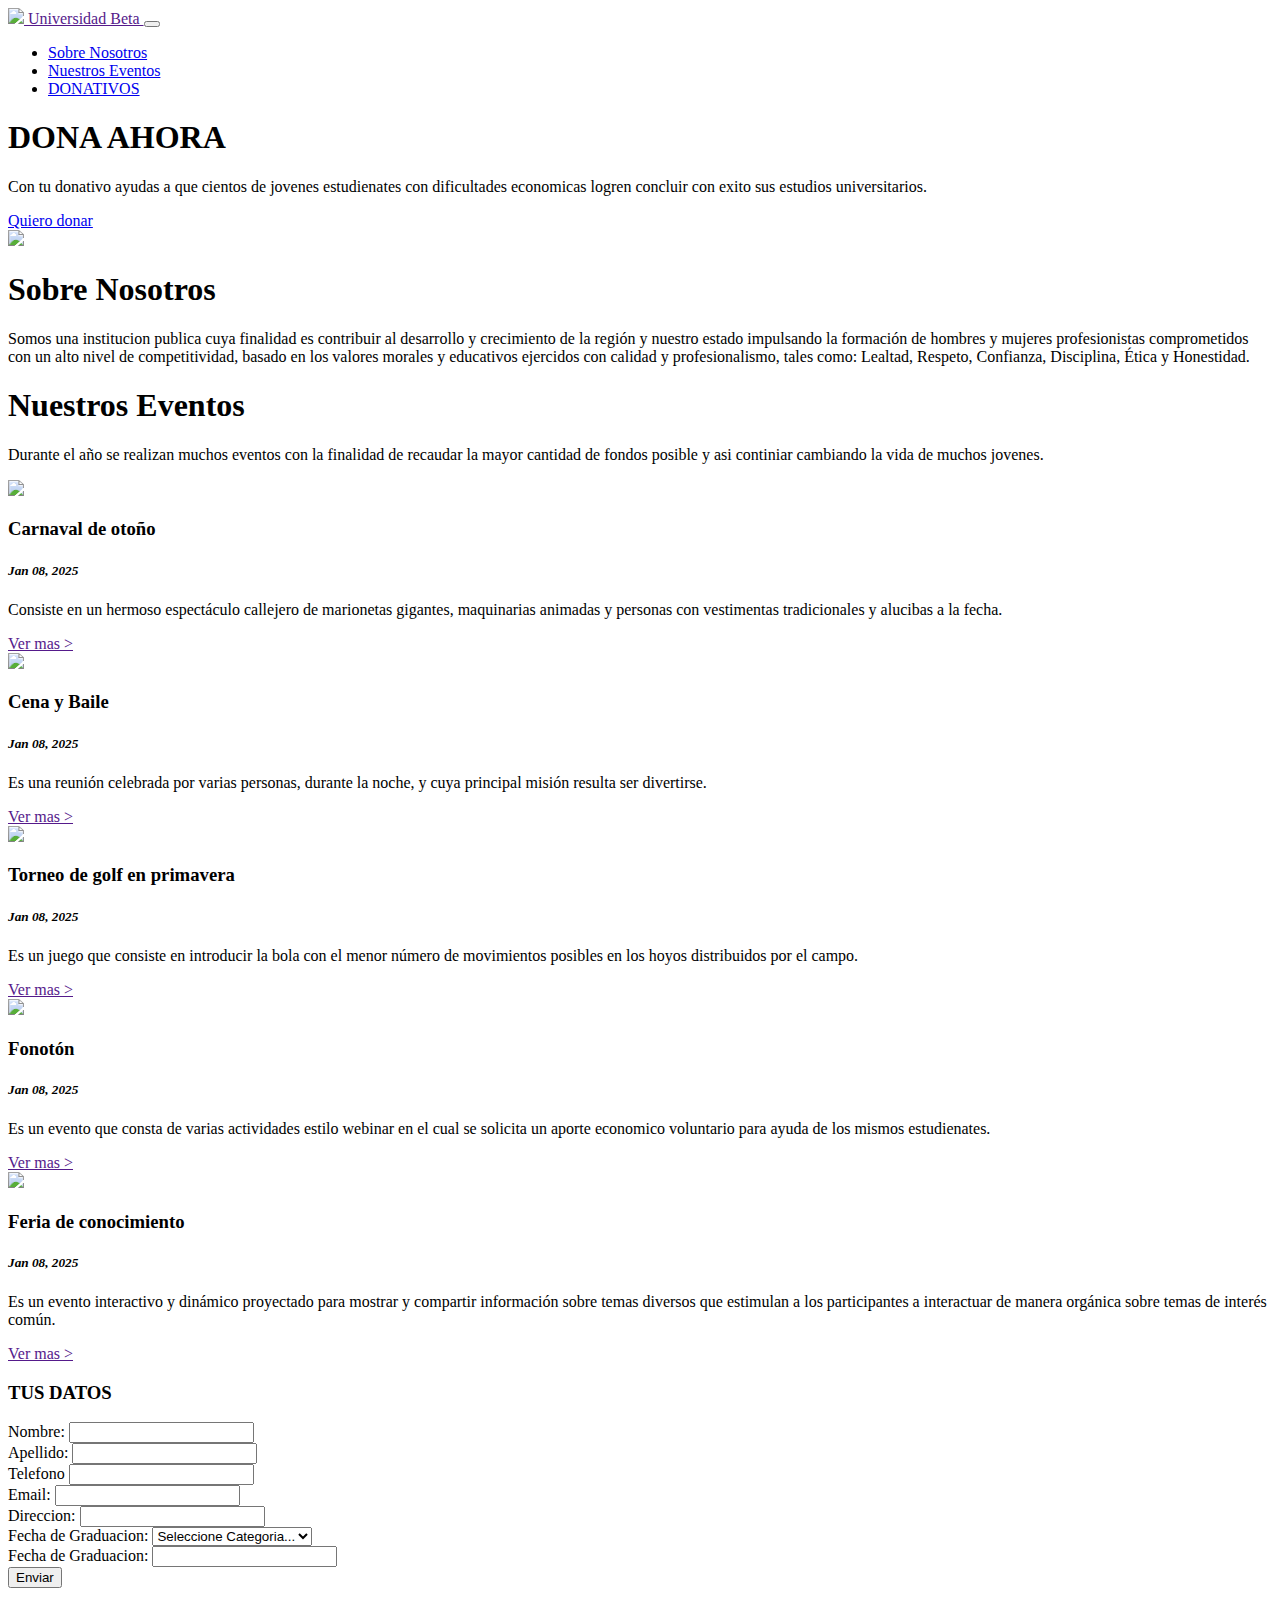
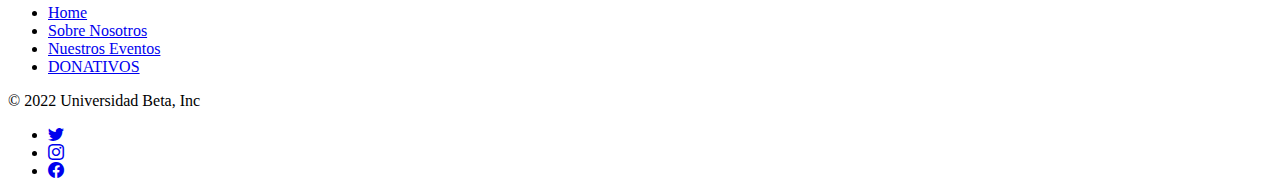
==== commit caaf28da: "modificacion del landingpage" ====
--- a/index.html
+++ b/index.html
@@ -1,861 +1,280 @@
 <!DOCTYPE html>
-<html>
+<html lang="es">
 
 <head>
-    <meta charset="UTF-8">
-    <meta http-equiv="X-UA-Compatible" content="IE=edge">
-    <meta name="generator" content="Mobirise v5.6.13, mobirise.com">
-    <meta name="twitter:card" content="summary_large_image" />
-    <meta name="twitter:image:src" content="">
-    <meta property="og:image" content="">
-    <meta name="twitter:title" content="Home">
-    <meta name="viewport" content="width=device-width, initial-scale=1, minimum-scale=1">
-    <link rel="shortcut icon" href="assets/images/pngwing.com-95x95.png" type="image/x-icon">
-    <meta name="description" content="">
-
-
-    <title>Home</title>
-    <link rel="stylesheet" href="assets/web/assets/mobirise-icons2/mobirise2.css">
-    <link rel="stylesheet" href="assets/bootstrap/css/bootstrap.min.css">
-    <link rel="stylesheet" href="assets/bootstrap/css/bootstrap-grid.min.css">
-    <link rel="stylesheet" href="assets/bootstrap/css/bootstrap-reboot.min.css">
-    <link rel="stylesheet" href="assets/dropdown/css/style.css">
-    <link rel="stylesheet" href="assets/socicon/css/styles.css">
-    <link rel="stylesheet" href="assets/theme/css/style.css">
-    <link href="https://cdn.jsdelivr.net/npm/bootstrap@5.2.1/dist/css/bootstrap.min.css" rel="stylesheet"
-        integrity="sha384-iYQeCzEYFbKjA/T2uDLTpkwGzCiq6soy8tYaI1GyVh/UjpbCx/TYkiZhlZB6+fzT" crossorigin="anonymous">
-
-    <link rel="preload"
-        href="https://fonts.googleapis.com/css?family=Epilogue:100,200,300,400,500,600,700,800,900,100i,200i,300i,400i,500i,600i,700i,800i,900i&display=swap"
-        as="style" onload="this.onload=null;this.rel='stylesheet'">
-    <noscript>
-        <link rel="stylesheet"
-            href="https://fonts.googleapis.com/css?family=Epilogue:100,200,300,400,500,600,700,800,900,100i,200i,300i,400i,500i,600i,700i,800i,900i&display=swap">
-    </noscript>
-    <link rel="preload" as="style" href="assets/mobirise/css/mbr-additional.css">
-    <link rel="stylesheet" href="assets/mobirise/css/mbr-additional.css" type="text/css">
-    <link href="form-validation.css" rel="stylesheet">
-
-    <style>
-        .bd-placeholder-img {
-            font-size: 1.125rem;
-            text-anchor: middle;
-            -webkit-user-select: none;
-            -moz-user-select: none;
-            user-select: none;
-        }
-
-        @media (min-width: 768px) {
-            .bd-placeholder-img-lg {
-                font-size: 3.5rem;
-            }
-        }
-
-        .b-example-divider {
-            height: 3rem;
-            background-color: rgba(0, 0, 0, .1);
-            border: solid rgba(0, 0, 0, .15);
-            border-width: 1px 0;
-            box-shadow: inset 0 .5em 1.5em rgba(0, 0, 0, .1), inset 0 .125em .5em rgba(0, 0, 0, .15);
-        }
-
-        .b-example-vr {
-            flex-shrink: 0;
-            width: 1.5rem;
-            height: 100vh;
-        }
-
-        .bi {
-            vertical-align: -.125em;
-            fill: currentColor;
-        }
-
-        .nav-scroller {
-            position: relative;
-            z-index: 2;
-            height: 2.75rem;
-            overflow-y: hidden;
-        }
-
-        .nav-scroller .nav {
-            display: flex;
-            flex-wrap: nowrap;
-            padding-bottom: 1rem;
-            margin-top: -1px;
-            overflow-x: auto;
-            text-align: center;
-            white-space: nowrap;
-            -webkit-overflow-scrolling: touch;
-        }
-    </style>
-
+  <meta charset="UTF-8">
+  <meta http-equiv="X-UA-Compatible" content="IE=edge">
+  <meta name="viewport" content="width=device-width, initial-scale=1.0">
+  <title>Colecta Universidad Beta</title>
+  <meta charset="UTF-8">
+  
+  <!-- BOOTSTRAP CSS -->
+  <link rel="stylesheet" href="https://stackpath.bootstrapcdn.com/bootstrap/4.1.1/css/bootstrap.min.css" integrity="sha384-WskhaSGFgHYWDcbwN70/dfYBj47jz9qbsMId/iRN3ewGhXQFZCSftd1LZCfmhktB" crossorigin="anonymous">
+
+  <!-- BOOTSTRAP ICONS -->
+  <link rel="stylesheet" href="https://cdn.jsdelivr.net/npm/bootstrap-icons@1.9.1/font/bootstrap-icons.css">
+  
+  <!-- FONT AWESOME -->
+  <link rel="stylesheet" href="https://use.fontawesome.com/releases/v5.0.13/css/all.css" integrity="sha384-DNOHZ68U8hZfKXOrtjWvjxusGo9WQnrNx2sqG0tfsghAvtVlRW3tvkXWZh58N9jp" crossorigin="anonymous">
+  
+  <!-- CUSTOM CSS -->
+  <link rel="stylesheet" href="assets/css/main.css">
 </head>
 
-<body class="bg-dark">
-
-    <section data-bs-version="5.1" class="menu menu3 cid-thDnTbRetU" once="menu" id="menu3-8">
-
-        <nav class="navbar navbar-dropdown navbar-fixed-top navbar-expand-lg">
-            <div class="container">
-                <div class="navbar-brand">
-                    <span class="navbar-logo">
-                        <a href="https://mobiri.se">
-                            <img src="assets/images/pngwing.com-95x95.png" alt="Mobirise Website Builder"
-                                style="height: 3rem;">
-                        </a>
-                    </span>
-                    <span class="navbar-caption-wrap"><a class="navbar-caption text-black display-7"
-                            href="https://mobiri.se">Beta</a></span>
-                </div>
-                <button class="navbar-toggler" type="button" data-toggle="collapse" data-bs-toggle="collapse"
-                    data-target="#navbarSupportedContent" data-bs-target="#navbarSupportedContent"
-                    aria-controls="navbarNavAltMarkup" aria-expanded="false" aria-label="Toggle navigation">
-                    <div class="hamburger">
-                        <span></span>
-                        <span></span>
-                        <span></span>
-                        <span></span>
-                    </div>
-                </button>
-                <div class="collapse navbar-collapse" id="navbarSupportedContent">
-                    <ul class="navbar-nav nav-dropdown nav-right" data-app-modern-menu="true">
-                        <li class="nav-item"><a class="nav-link link text-black display-4" href="https://mobiri.se">
-                                About us</a></li>
-                        <li class="nav-item"><a class="nav-link link text-black display-4" href="https://mobiri.se">
-                                Services</a></li>
-                        <li class="nav-item"><a class="nav-link link text-black display-4"
-                                href="https://mobiri.se">Contacts</a>
-                        </li>
-                    </ul>
-                    <div class="icons-menu">
-                        <a class="iconfont-wrapper" href="https://mobiri.se" target="_blank">
-                            <span class="p-2 mbr-iconfont socicon-facebook socicon"></span>
-                        </a>
-                        <a class="iconfont-wrapper" href="https://mobiri.se" target="_blank">
-                            <span class="p-2 mbr-iconfont socicon-twitter socicon"></span>
-                        </a>
-                        <a class="iconfont-wrapper" href="https://mobiri.se" target="_blank">
-                            <span class="p-2 mbr-iconfont socicon-instagram socicon"></span>
-                        </a>
-
-                    </div>
-
-                </div>
-            </div>
-        </nav>
-    </section>
-
-    <section data-bs-version="5.1" class="header1 cid-thDuAR1qQi mbr-fullscreen" id="header1-d">
-
-
-
-
-        <div class="mbr-overlay" style="opacity: 0.1; background-color: rgb(250, 250, 250);"></div>
-
-        <div class="container">
-            <div class="row">
-                <div class="col-12 col-lg-5">
-                    <h1 class="mbr-section-title mbr-fonts-style mb-3 display-1"><strong>Dona ahora</strong></h1>
-
-                    <p class="mbr-text mbr-fonts-style display-7">Lorem ipsum dolor sit amet, consectetur adipiscing
-                        elit, sed do eiusmod tempor incididunt ut labore et dolore magna aliqua.</p>
-                    <div class="mbr-section-btn mt-3"><a class="btn btn-secondary display-4"
-                            href="https://mobiri.se">Quiero donar</a></div>
-                </div>
-            </div>
-        </div>
-    </section>
-
-    <section data-bs-version="5.1" class="slider1 cid-thDhsjjB8f mbr-fullscreen" id="slider1-3">
-
-        <div class="carousel slide carousel-fade" id="tiiMkLVsdM" data-interval="5000" data-bs-interval="5000">
-            <ol class="carousel-indicators">
-                <li data-slide-to="0" data-bs-slide-to="0" class="active" data-target="#tiiMkLVsdM"
-                    data-bs-target="#tiiMkLVsdM"></li>
-                <li data-slide-to="1" data-bs-slide-to="1" class="" data-target="#tiiMkLVsdM"
-                    data-bs-target="#tiiMkLVsdM"></li>
-
-
-            </ol>
-            <div class="carousel-inner">
-                <div class="carousel-item slider-image item active">
-                    <div class="item-wrapper">
-                        <img class="d-block w-100" src="assets/images/universidad-yale-2-1200x675.jpg"
-                            alt="Mobirise Website Builder" data-slide-to="0" data-bs-slide-to="0">
-
-                        <div class="carousel-caption">
-                            <h5 class="mbr-section-subtitle mbr-fonts-style display-5"><strong>Tu tambien puedes
-                                    ayudar</strong></h5>
-                            <p class="mbr-section-text mbr-fonts-style display-7">Lorem ipsum dolor sit amet,
-                                consectetur adipiscing elit, <br>sed do eiusmod tempor incididunt ut labore et dolore
-                                magna aliqua.</p>
-                        </div>
-                    </div>
-                </div>
-                <div class="carousel-item slider-image item">
-                    <div class="item-wrapper">
-                        <img class="d-block w-100"
-                            src="assets/images/pnc-tl-hub-ci-iam-cultivate-successful-planned-giving-1-1200x549.jpg"
-                            alt="Mobirise Website Builder" data-slide-to="1" data-bs-slide-to="1">
-
-                        <div class="carousel-caption">
-                            <h5 class="mbr-section-subtitle mbr-fonts-style display-5"><strong>Tu tambien puedes
-                                    ayudar</strong></h5>
-                            <p class="mbr-section-text mbr-fonts-style display-7">Lorem ipsum dolor sit amet,
-                                consectetur adipiscing elit, <br>sed do eiusmod tempor incididunt ut labore et dolore
-                                magna aliqua.</p>
-                        </div>
-                    </div>
-                </div>
-
-
-            </div>
-            <a class="carousel-control carousel-control-prev" role="button" data-slide="prev" data-bs-slide="prev"
-                href="#tiiMkLVsdM">
-                <span class="mobi-mbri mobi-mbri-arrow-prev" aria-hidden="true"></span>
-                <span class="sr-only visually-hidden">Previous</span>
+<body>
+  <!-- NAVIGATION -->
+  <nav class="navbar navbar-expand-lg navbar-dark">
+    <div class="container">
+      <a class="navbar-brand" href="">
+        <img src="assets/img/logo.png" style="width: full;">
+        Universidad Beta
+      </a>
+      <button class="navbar-toggler" type="button" data-toggle="collapse" data-target="#navbarNav" aria-controls="navbarNav" aria-expanded="false" aria-label="Toggle navigation">
+        <span class="navbar-toggler-icon"></span>
+      </button>
+      <div class="collapse navbar-collapse" id="navbarNav">
+        <ul class="navbar-nav ml-auto">
+          <li class="nav-item">
+            <a class="nav-link" href="index.html#sobre_nosotros">Sobre Nosotros</a>
+          </li>
+          <li class="nav-item">
+            <a class="nav-link" href="index.html#nuestros_eventos">Nuestros Eventos</a>
+          </li>
+          <li class="nav-item">
+            <a class="nav-link" href="index.html#donativos">DONATIVOS</a>
+          </li>
+        </ul>
+      </div>
+    </div>
+  </nav>
+
+  <!-- HEADER -->
+  <header class="main-header">
+    <div class="background-overlay text-white py-5">
+      <div class="container">
+        <div class="row d-flex h-100">
+          <div class="col-sm-6 text-center justify-content-center align-self-center">
+            <h1>
+              DONA AHORA
+            </h1>
+            <p>Con tu donativo ayudas a que cientos de jovenes estudienates con dificultades economicas logren concluir con exito sus estudios universitarios.</p>
+            <a href="index.html#donativos" class="btn btn-outline-primary btn-lg text-white">
+              Quiero donar
             </a>
-            <a class="carousel-control carousel-control-next" role="button" data-slide="next" data-bs-slide="next"
-                href="#tiiMkLVsdM">
-                <span class="mobi-mbri mobi-mbri-arrow-next" aria-hidden="true"></span>
-                <span class="sr-only visually-hidden">Next</span>
-            </a>
-        </div>
-    </section>
-
-    <section data-bs-version="5.1" class="features4 cid-thDr7NDvtO" id="features4-9">
-
-
-        <div class="container">
-            <div class="mbr-section-head">
-                <h4 class="mbr-section-title mbr-fonts-style align-center mb-0 display-2"><strong>Dona ahora</strong>
-                </h4>
-
-            </div>
-            <div class="row mt-4">
-                <div class="item features-image сol-12 col-md-6 col-lg-4 active">
-                    <div class="item-wrapper">
-                        <div class="item-img">
-                            <img src="assets/images/descarga-2-300x168.jpg" alt="Mobirise Website Builder" title=""
-                                data-slide-to="0" data-bs-slide-to="0">
-                        </div>
-                        <div class="item-content">
-                            <h5 class="item-title mbr-fonts-style display-5"><strong>Biblioteca</strong></h5>
-
-                            <p class="mbr-text mbr-fonts-style mt-3 display-7">You don't have to code to create your own
-                                site. Select one of available themes in the Mobirise Site Maker.</p>
-                        </div>
-                        <div class="mbr-section-btn item-footer mt-2"><a href=""
-                                class="btn item-btn btn-black display-7" target="_blank">Start Now
-                                &gt;</a></div>
-                    </div>
-                </div>
-                <div class="item features-image сol-12 col-md-6 col-lg-4">
-                    <div class="item-wrapper">
-                        <div class="item-img">
-                            <img src="assets/images/descarga-1-297x170.jpg" alt="Mobirise Website Builder" title=""
-                                data-slide-to="1" data-bs-slide-to="1">
-                        </div>
-                        <div class="item-content">
-                            <h5 class="item-title mbr-fonts-style display-5"><strong>Laboratorios&nbsp;</strong></h5>
-
-                            <p class="mbr-text mbr-fonts-style mt-3 display-7">Mobirise is an easy website builder. Just
-                                drop site elements to your page, add content and style it to look the way you like.</p>
-                        </div>
-                        <div class="mbr-section-btn item-footer mt-2"><a href=""
-                                class="btn item-btn btn-black display-7" target="_blank">Start Now
-                                &gt;</a></div>
-                    </div>
-                </div>
-
-                <div class="item features-image сol-12 col-md-6 col-lg-4">
-                    <div class="item-wrapper">
-                        <div class="item-img">
-                            <img src="assets/images/computer-labs-815x458.jpg" alt="Mobirise Website Builder" title="">
-                        </div>
-                        <div class="item-content">
-                            <h5 class="item-title mbr-fonts-style display-5"><strong>Centros de computo</strong></h5>
-
-                            <p class="mbr-text mbr-fonts-style mt-3 display-7">Select the theme that suits you. Each
-                                theme
-                                in the Mobirise Website Software contains a set of unique blocks.<br></p>
-                        </div>
-                        <div class="mbr-section-btn item-footer mt-2"><a href=""
-                                class="btn item-btn btn-black display-7" target="_blank">Start Now
-                                &gt;</a></div>
-                    </div>
-                </div>
-
-            </div>
-        </div>
-    </section>
-
-    <section data-bs-version="5.1" class="slider6 mbr-embla cid-thDt2jiK8T" id="slider6-a">
-
-
-        <div class="position-relative">
-            <div class="mbr-section-head">
-                <h4 class="mbr-section-title mbr-fonts-style align-center mb-0 display-2"><strong>Nuestros eventos
-                        anuales</strong></h4>
-                <h5 class="mbr-section-subtitle mbr-fonts-style align-center mb-0 mt-2 display-7">Cada año organizamos
-                    eventos donde la comunidad universitaria puede entablar nuevas relaciones y hacer nuevas amistades
-                </h5>
-            </div>
-            <div class="embla mt-4" data-skip-snaps="true" data-align="center" data-contain-scroll="trimSnaps"
-                data-auto-play-interval="5" data-draggable="true">
-                <div class="embla__viewport container-fluid">
-                    <div class="embla__container">
-
-
-                        <div class="embla__slide slider-image item active"
-                            style="margin-left: 1rem; margin-right: 1rem;">
-                            <div class="slide-content">
-                                <div class="item-wrapper">
-                                    <div class="item-img">
-                                        <img src="assets/images/alumnos-en-practicas-600x400.jpg"
-                                            alt="Mobirise Website Builder" title="" data-slide-to="1"
-                                            data-bs-slide-to="1">
-                                    </div>
-                                </div>
-                                <div class="item-content">
-                                    <h5 class="item-title mbr-fonts-style display-4"><em>Jan 08, 2025</em></h5>
-                                    <h6 class="item-subtitle mbr-fonts-style mt-1 display-7"><strong>Boost Your
-                                            Ranking</strong></h6>
-                                    <p class="mbr-text mbr-fonts-style mt-3 display-7">Mobirise Page Maker is a free and
-                                        simple
-                                        website builder - just drop site blocks to your page, add content and style it!
-                                    </p>
-                                </div>
-                                <div class="mbr-section-btn item-footer mt-2"><a href=""
-                                        class="btn item-btn btn-secondary-outline display-7" target="_blank">Ver
-                                        mas&gt;</a></div>
-                            </div>
-                        </div>
-                        <div class="embla__slide slider-image item active"
-                            style="margin-left: 1rem; margin-right: 1rem;">
-                            <div class="slide-content">
-                                <div class="item-wrapper">
-                                    <div class="item-img">
-                                        <img src="assets/images/descarga-275x183.jpg" alt="Mobirise Website Builder"
-                                            title="" data-slide-to="2" data-bs-slide-to="2">
-                                    </div>
-                                </div>
-                                <div class="item-content">
-                                    <h5 class="item-title mbr-fonts-style display-4"><em>Jan 08, 2025</em></h5>
-                                    <h6 class="item-subtitle mbr-fonts-style mt-1 display-7"><strong>Boost Your
-                                            Ranking</strong></h6>
-                                    <p class="mbr-text mbr-fonts-style mt-3 display-7">Mobirise Page Maker is a free and
-                                        simple
-                                        website builder - just drop site blocks to your page, add content and style it!
-                                    </p>
-                                </div>
-                                <div class="mbr-section-btn item-footer mt-2"><a href=""
-                                        class="btn item-btn btn-secondary-outline display-7" target="_blank">Ver
-                                        mas&gt;</a></div>
-                            </div>
-                        </div>
-                        <div class="embla__slide slider-image item active"
-                            style="margin-left: 1rem; margin-right: 1rem;">
-                            <div class="slide-content">
-                                <div class="item-wrapper">
-                                    <div class="item-img">
-                                        <img src="assets/images/i-99-cg.16234.1-600x387.jpg"
-                                            alt="Mobirise Website Builder" title="" data-slide-to="3"
-                                            data-bs-slide-to="3">
-                                    </div>
-                                </div>
-                                <div class="item-content">
-                                    <h5 class="item-title mbr-fonts-style display-4"><em>Jan 08, 2025</em></h5>
-                                    <h6 class="item-subtitle mbr-fonts-style mt-1 display-7"><strong>Boost Your
-                                            Ranking</strong></h6>
-                                    <p class="mbr-text mbr-fonts-style mt-3 display-7">Mobirise Page Maker is a free and
-                                        simple
-                                        website builder - just drop site blocks to your page, add content and style it!
-                                    </p>
-                                </div>
-                                <div class="mbr-section-btn item-footer mt-2"><a href=""
-                                        class="btn item-btn btn-secondary-outline display-7" target="_blank">Ver
-                                        mas&gt;</a></div>
-                            </div>
-                        </div>
-                        <div class="embla__slide slider-image item active"
-                            style="margin-left: 1rem; margin-right: 1rem;">
-                            <div class="slide-content">
-                                <div class="item-wrapper">
-                                    <div class="item-img">
-                                        <img src="assets/images/sci-gala-2561-600x402.jpg"
-                                            alt="Mobirise Website Builder" title="" data-slide-to="4"
-                                            data-bs-slide-to="4">
-                                    </div>
-                                </div>
-                                <div class="item-content">
-                                    <h5 class="item-title mbr-fonts-style display-4"><em>Jan 08, 2025</em></h5>
-                                    <h6 class="item-subtitle mbr-fonts-style mt-1 display-7"><strong>Boost Your
-                                            Ranking</strong></h6>
-                                    <p class="mbr-text mbr-fonts-style mt-3 display-7">Mobirise Page Maker is a free and
-                                        simple
-                                        website builder - just drop site blocks to your page, add content and style it!
-                                    </p>
-                                </div>
-                                <div class="mbr-section-btn item-footer mt-2"><a href=""
-                                        class="btn item-btn btn-secondary-outline display-7" target="_blank">Ver
-                                        mas&gt;</a></div>
-                            </div>
-                        </div>
-
-                    </div>
-                </div>
-                <button class="embla__button embla__button--prev">
-                    <span class="mobi-mbri mobi-mbri-arrow-prev mbr-iconfont" aria-hidden="true"></span>
-                    <span class="sr-only visually-hidden visually-hidden">Previous</span>
-                </button>
-                <button class="embla__button embla__button--next">
-                    <span class="mobi-mbri mobi-mbri-arrow-next mbr-iconfont" aria-hidden="true"></span>
-                    <span class="sr-only visually-hidden visually-hidden">Next</span>
-                </button>
-            </div>
-        </div>
-    </section>
-
-    <section data-bs-version="5.1" class="features16 cid-thDxik7nIR" id="features17-f">
-
-
-
-
-        <div class="container">
-            <div class="content-wrapper">
-                <div class="row align-items-center">
-                    <div class="col-12 col-lg-6">
-                        <div class="image-wrapper">
-                            <img src="assets/images/01-atlas-tu-eindhoven-teamv-architecture-egbertdeboer.com-20190215-3966-528x352.jpg"
-                                alt="Mobirise Website Builder">
-                        </div>
-                    </div>
-                    <div class="col-12 col-lg">
-                        <div class="text-wrapper">
-                            <h6 class="card-title mbr-fonts-style display-5"><strong>Conocenos</strong></h6>
-                            <p class="mbr-text mbr-fonts-style mb-4 display-4">
-                                All sites you create with the Mobirise web builder are mobile-friendly natively. No
-                                special actions required. You can preview your site inside the app. Check the icons on
-                                the top.</p>
-                            <div class="mbr-section-btn mt-3"><a class="btn btn-secondary display-4"
-                                    href="https://mobiri.se">
-                                    Learn more
-                                </a></div>
-                        </div>
-                    </div>
-                </div>
-            </div>
-        </div>
-    </section>
-
-    <section data-bs-version="5.1" class="form7 cid-thEPUvw8XQ" id="form7-h">
-        <div class="py-5 text-center">
-            <img class="d-block mx-auto mb-4" src="../assets/brand/bootstrap-logo.svg" alt="" width="72" height="57">
-            <h2>Checkout form</h2>
-            <p class="lead">Below is an example form built entirely with Bootstrap’s form controls. Each required form
-                group has a validation state that can be triggered by attempting to submit the form without completing
-                it.</p>
-        </div>
-
-        <div class="row g-5">
-            <div class="col-md-5 col-lg-4 order-md-last">
-                <h4 class="d-flex justify-content-between align-items-center mb-3">
-                    <span class="text-primary">Your cart</span>
-                    <span class="badge bg-primary rounded-pill">3</span>
-                </h4>
-                <ul class="list-group mb-3">
-                    <li class="list-group-item d-flex justify-content-between lh-sm">
-                        <div>
-                            <h6 class="my-0">Product name</h6>
-                            <small class="text-muted">Brief description</small>
-                        </div>
-                        <span class="text-muted">$12</span>
-                    </li>
-                    <li class="list-group-item d-flex justify-content-between lh-sm">
-                        <div>
-                            <h6 class="my-0">Second product</h6>
-                            <small class="text-muted">Brief description</small>
-                        </div>
-                        <span class="text-muted">$8</span>
-                    </li>
-                    <li class="list-group-item d-flex justify-content-between lh-sm">
-                        <div>
-                            <h6 class="my-0">Third item</h6>
-                            <small class="text-muted">Brief description</small>
-                        </div>
-                        <span class="text-muted">$5</span>
-                    </li>
-                    <li class="list-group-item d-flex justify-content-between bg-light">
-                        <div class="text-success">
-                            <h6 class="my-0">Promo code</h6>
-                            <small>EXAMPLECODE</small>
-                        </div>
-                        <span class="text-success">−$5</span>
-                    </li>
-                    <li class="list-group-item d-flex justify-content-between">
-                        <span>Total (USD)</span>
-                        <strong>$20</strong>
-                    </li>
-                </ul>
-
-                <form class="card p-2">
-                    <div class="input-group">
-                        <input type="text" class="form-control" placeholder="Promo code">
-                        <button type="submit" class="btn btn-secondary">Redeem</button>
-                    </div>
-                </form>
-            </div>
-            <div class="col-md-7 col-lg-8">
-                <h4 class="mb-3">Billing address</h4>
-                <form class="needs-validation" novalidate>
-                    <div class="row g-3">
-                        <div class="col-sm-6">
-                            <label for="firstName" class="form-label">First name</label>
-                            <input type="text" class="form-control" id="firstName" placeholder="" value="" required>
-                            <div class="invalid-feedback">
-                                Valid first name is required.
-                            </div>
-                        </div>
-
-                        <div class="col-sm-6">
-                            <label for="lastName" class="form-label">Last name</label>
-                            <input type="text" class="form-control" id="lastName" placeholder="" value="" required>
-                            <div class="invalid-feedback">
-                                Valid last name is required.
-                            </div>
-                        </div>
-
-                        <div class="col-12">
-                            <label for="username" class="form-label">Username</label>
-                            <div class="input-group has-validation">
-                                <span class="input-group-text">@</span>
-                                <input type="text" class="form-control" id="username" placeholder="Username" required>
-                                <div class="invalid-feedback">
-                                    Your username is required.
-                                </div>
-                            </div>
-                        </div>
-
-                        <div class="col-12">
-                            <label for="email" class="form-label">Email <span
-                                    class="text-muted">(Optional)</span></label>
-                            <input type="email" class="form-control" id="email" placeholder="you@example.com">
-                            <div class="invalid-feedback">
-                                Please enter a valid email address for shipping updates.
-                            </div>
-                        </div>
-
-                        <div class="col-12">
-                            <label for="address" class="form-label">Address</label>
-                            <input type="text" class="form-control" id="address" placeholder="1234 Main St" required>
-                            <div class="invalid-feedback">
-                                Please enter your shipping address.
-                            </div>
-                        </div>
-
-                        <div class="col-12">
-                            <label for="address2" class="form-label">Address 2 <span
-                                    class="text-muted">(Optional)</span></label>
-                            <input type="text" class="form-control" id="address2" placeholder="Apartment or suite">
-                        </div>
-
-                        <div class="col-md-5">
-                            <label for="country" class="form-label">Country</label>
-                            <select class="form-select" id="country" required>
-                                <option value="">Choose...</option>
-                                <option>United States</option>
-                            </select>
-                            <div class="invalid-feedback">
-                                Please select a valid country.
-                            </div>
-                        </div>
-
-                        <div class="col-md-4">
-                            <label for="state" class="form-label">State</label>
-                            <select class="form-select" id="state" required>
-                                <option value="">Choose...</option>
-                                <option>California</option>
-                            </select>
-                            <div class="invalid-feedback">
-                                Please provide a valid state.
-                            </div>
-                        </div>
-
-                        <div class="col-md-3">
-                            <label for="zip" class="form-label">Zip</label>
-                            <input type="text" class="form-control" id="zip" placeholder="" required>
-                            <div class="invalid-feedback">
-                                Zip code required.
-                            </div>
-                        </div>
-                    </div>
-
-                    <hr class="my-4">
-
-                    <div class="form-check">
-                        <input type="checkbox" class="form-check-input" id="same-address">
-                        <label class="form-check-label" for="same-address">Shipping address is the same as my billing
-                            address</label>
-                    </div>
-
-                    <div class="form-check">
-                        <input type="checkbox" class="form-check-input" id="save-info">
-                        <label class="form-check-label" for="save-info">Save this information for next time</label>
-                    </div>
-
-                    <hr class="my-4">
-
-                    <h4 class="mb-3">Payment</h4>
-
-                    <div class="my-3">
-                        <div class="form-check">
-                            <input id="credit" name="paymentMethod" type="radio" class="form-check-input" checked
-                                required>
-                            <label class="form-check-label" for="credit">Credit card</label>
-                        </div>
-                        <div class="form-check">
-                            <input id="debit" name="paymentMethod" type="radio" class="form-check-input" required>
-                            <label class="form-check-label" for="debit">Debit card</label>
-                        </div>
-                        <div class="form-check">
-                            <input id="paypal" name="paymentMethod" type="radio" class="form-check-input" required>
-                            <label class="form-check-label" for="paypal">PayPal</label>
-                        </div>
-                    </div>
-
-                    <div class="row gy-3">
-                        <div class="col-md-6">
-                            <label for="cc-name" class="form-label">Name on card</label>
-                            <input type="text" class="form-control" id="cc-name" placeholder="" required>
-                            <small class="text-muted">Full name as displayed on card</small>
-                            <div class="invalid-feedback">
-                                Name on card is required
-                            </div>
-                        </div>
-
-                        <div class="col-md-6">
-                            <label for="cc-number" class="form-label">Credit card number</label>
-                            <input type="text" class="form-control" id="cc-number" placeholder="" required>
-                            <div class="invalid-feedback">
-                                Credit card number is required
-                            </div>
-                        </div>
-
-                        <div class="col-md-3">
-                            <label for="cc-expiration" class="form-label">Expiration</label>
-                            <input type="text" class="form-control" id="cc-expiration" placeholder="" required>
-                            <div class="invalid-feedback">
-                                Expiration date required
-                            </div>
-                        </div>
-
-                        <div class="col-md-3">
-                            <label for="cc-cvv" class="form-label">CVV</label>
-                            <input type="text" class="form-control" id="cc-cvv" placeholder="" required>
-                            <div class="invalid-feedback">
-                                Security code required
-                            </div>
-                        </div>
-                    </div>
-
-                    <hr class="my-4">
-
-                    <button class="w-100 btn btn-primary btn-lg" type="submit">Continue to checkout</button>
-                </form>
-            </div>
-        </div>
-    </section>
-
-    <section data-bs-version="5.1" class="contacts3 map1 cid-thDtNpkmTx" id="contacts3-c">
-
-
-
-
-
-        <div class="container">
-            <div class="mbr-section-head">
-                <h3 class="mbr-section-title mbr-fonts-style align-center mb-0 display-2">
-                    <strong>Agenda una cita</strong>
-                </h3>
-                <h4 class="mbr-section-subtitle mbr-fonts-style align-center mb-0 mt-2 display-7">Aun tienes dudas?
-                    Agenda una cita y te hablaremos sobre los beneficios de ser un donador</h4>
-            </div>
-            <div class="row justify-content-center mt-4">
-                <div class="card col-12 col-md-6">
-                    <div class="card-wrapper">
-                        <div class="image-wrapper">
-                            <span class="mbr-iconfont mobi-mbri-globe mobi-mbri"></span>
-                        </div>
-                        <div class="text-wrapper">
-                            <h6 class="card-title mbr-fonts-style mb-1 display-5">
-                                <strong>Phone</strong>
-                            </h6>
-                            <p class="mbr-text mbr-fonts-style display-7">
-                                <a href="tel:+12345678910" class="text-primary">0 (800) 123 45 67</a>
-                            </p>
-                        </div>
-                    </div>
-                    <div class="card-wrapper">
-                        <div class="image-wrapper">
-                            <span class="mbr-iconfont mobi-mbri-globe mobi-mbri"></span>
-                        </div>
-                        <div class="text-wrapper">
-                            <h6 class="card-title mbr-fonts-style mb-1 display-5">
-                                <strong>Email</strong>
-                            </h6>
-                            <p class="mbr-text mbr-fonts-style display-7">
-                                <a href="mailto:info@site.com" class="text-primary">info@site.com</a>
-                            </p>
-                        </div>
-                    </div>
-                </div>
-                <div class="map-wrapper col-12 col-md-6">
-                    <div class="google-map"><iframe frameborder="0" style="border:0"
-                            src="https://www.google.com/maps/embed/v1/place?key=AIzaSyDk89J4FSunMF33ruMVWJaJht_Ro0kvoXs&amp;q=350 5th Ave, New York, NY 10118"
-                            allowfullscreen=""></iframe></div>
-                </div>
-            </div>
-        </div>
-    </section>
-
-
-
-
-    <section data-bs-version="5.1" class="clients1 cid-thDDfkJbeo" id="clients1-g">
-
-        <div class="images-container container">
-            <div class="mbr-section-head">
-
-
-
-            </div>
-            <div class="row justify-content-center mt-4">
-                <div class="col-md-3 card">
-                    <img src="assets/images/1.png" alt="Mobirise Website Builder">
-                </div>
-                <div class="col-md-3 card">
-                    <img src="assets/images/2.png" alt="Mobirise Website Builder">
-                </div>
-                <div class="col-md-3 card">
-                    <img src="assets/images/3.png" alt="Mobirise Website Builder">
-                </div>
-                <div class="col-md-3 card">
-                    <img src="assets/images/4.png" alt="Mobirise Website Builder">
-                </div>
-                <div class="col-md-3 card">
-                    <img src="assets/images/2.png" alt="Mobirise Website Builder">
-                </div>
-                <div class="col-md-3 card">
-                    <img src="assets/images/3.png" alt="Mobirise Website Builder">
-                </div>
-                <div class="col-md-3 card">
-                    <img src="assets/images/4.png" alt="Mobirise Website Builder">
-                </div>
-                <div class="col-md-3 card">
-                    <img src="assets/images/5.png" alt="Mobirise Website Builder">
-                </div>
-            </div>
-        </div>
-    </section>
-
-    <section data-bs-version="5.1" class="footer1 cid-thDhIq14vh" once="footers" id="footer1-7">
-
-
-
-
-
-        <div class="container">
-            <div class="row mbr-white">
-                <div class="col-12 col-md-6 col-lg-3">
-                    <h5 class="mbr-section-subtitle mbr-fonts-style mb-2 display-7">
-                        <strong>Mobirise Help</strong>
-                    </h5>
-                    <ul class="list mbr-fonts-style display-4">
-                        <li class="mbr-text item-wrap">Help Center</li>
-                        <li class="mbr-text item-wrap">Mobirise Forums</li>
-                        <li class="mbr-text item-wrap">Mobirise Kit</li>
-                        <li class="mbr-text item-wrap">Our site</li>
-                    </ul>
-                </div>
-                <div class="col-12 col-md-6 col-lg-3">
-                    <h5 class="mbr-section-subtitle mbr-fonts-style mb-2 display-7">
-                        <strong>Themes</strong>
-                    </h5>
-                    <ul class="list mbr-fonts-style display-4">
-
-                        <li class="mbr-text item-wrap">Mobirise 5</li>
-                        <li class="mbr-text item-wrap">Mobirise AMP</li>
-                        <li class="mbr-text item-wrap">Mobirise Kit</li>
-                    </ul>
-                </div>
-                <div class="col-12 col-md-6 col-lg-3">
-                    <h5 class="mbr-section-subtitle mbr-fonts-style mb-2 display-7">
-                        <strong>Extensions</strong>
-                    </h5>
-                    <ul class="list mbr-fonts-style display-4">
-                        <li class="mbr-text item-wrap">Code Editor</li>
-                        <li class="mbr-text item-wrap">Form Builder</li>
-                        <li class="mbr-text item-wrap">Popup Builder</li>
-                        <li class="mbr-text item-wrap">Enterprise</li>
-                    </ul>
-                </div>
-                <div class="col-12 col-md-6 col-lg-3">
-                    <h5 class="mbr-section-subtitle mbr-fonts-style mb-2 display-7">
-                        <strong>About</strong>
-                    </h5>
-                    <p class="mbr-text mbr-fonts-style mb-4 display-4">
-                        Mobirise is a free offline app for
-                        Windows and Mac to easily create small/medium websites, landing pages, online resumes and
-                        portfolios.</p>
-                    <h5 class="mbr-section-subtitle mbr-fonts-style mb-3 display-7">
-                        <strong>Social</strong>
-                    </h5>
-                    <div class="social-row display-7">
-                        <div class="soc-item">
-                            <a href="https://twitter.com/mobirise" target="_blank">
-                                <span class="mbr-iconfont socicon socicon-facebook"></span>
-                            </a>
-                        </div>
-                        <div class="soc-item">
-                            <a href="https://twitter.com/mobirise" target="_blank">
-                                <span class="mbr-iconfont socicon socicon-twitter"></span>
-                            </a>
-                        </div>
-                        <div class="soc-item">
-                            <a href="https://twitter.com/mobirise" target="_blank">
-                                <span class="mbr-iconfont socicon socicon-instagram"></span>
-                            </a>
-                        </div>
-
-                    </div>
-                </div>
-                <div class="col-12 mt-4">
-                    <p class="mbr-text mb-0 mbr-fonts-style copyright align-center display-7">
-                        © Copyright 2025 Mobirise - All Rights Reserved
-                    </p>
-                </div>
-            </div>
-        </div>
-    </section>
-    <section class="display-7"
-        style="padding: 0;align-items: center;justify-content: center;flex-wrap: wrap;    align-content: center;display: flex;position: relative;height: 4rem;">
-        <a href="https://mobiri.se/2615862"
-            style="flex: 1 1;height: 4rem;position: absolute;width: 100%;z-index: 1;"><img alt="" style="height: 4rem;"
-                src="[data-uri]"></a>
-        <p style="margin: 0;text-align: center;" class="display-7">Made with Mobirise &#8204;</p><a style="z-index:1"
-            href="https://mobirise.com/website-design-software.html">Web Page Designer Software</a>
-    </section>
-    <script src="assets/bootstrap/js/bootstrap.bundle.min.js"></script>
-    <script src="assets/smoothscroll/smooth-scroll.js"></script>
-    <script src="assets/ytplayer/index.js"></script>
-    <script src="assets/dropdown/js/navbar-dropdown.js"></script>
-    <script src="assets/embla/embla.min.js"></script>
-    <script src="assets/embla/script.js"></script>
-    <script src="assets/theme/js/script.js"></script>
-    <script src="assets/formoid/formoid.min.js"></script>
-
-
+          </div>
+          <div class="col-sm-6">
+            <img src="assets/img/product.jpg" class="img-fluid d-none d-sm-block">
+          </div>
+        </div>
+      </div>
+    </div>
+  </header>
+
+  <!-- ABOUT -->
+  <section id="sobre_nosotros" class="m5 text-center">
+    <div class="container">
+      <div class="row">
+        <div class="m-5">
+          <h1>Sobre Nosotros</h3>
+          <p>
+            Somos una institucion publica cuya finalidad es contribuir al desarrollo y crecimiento de la región y nuestro estado impulsando la formación de hombres y mujeres profesionistas comprometidos con un alto nivel de competitividad, basado en los valores morales y educativos ejercidos con calidad y profesionalismo, tales como: Lealtad, Respeto, Confianza, Disciplina, Ética y Honestidad.
+          </p>
+        </div>
+      </div>
+    </div>
+  </section>
+
+  <!-- EVENTOS -->
+  <section id="nuestros_eventos" class="text-center team">
+    <div class="container p-5">
+      <h1 class="text-center text-white">Nuestros Eventos</h1>
+      <p class="text-white">
+        Durante el año se realizan muchos eventos con la finalidad de recaudar la mayor cantidad de fondos posible y asi continiar cambiando la vida de muchos jovenes.
+      </p>
+      <div class="row">
+        <div class="col-lg-4">
+          <div class="card">
+            <div class="card-body">
+              <img src="assets/img/carnaval_otoño.jpg" class="img-fluid">
+              <h3>Carnaval de otoño</h3>
+              <h5><em>Jan 08, 2025</em></h5>
+              <p>
+                Consiste en un hermoso espectáculo callejero de marionetas gigantes, maquinarias animadas y personas con vestimentas tradicionales y alucibas a la fecha.
+              </p>
+              <div class="d-flex flex-row justify-content-center">
+                  <a href="" class="btn btn-outline-primary display-7" target="_blank">Ver mas &gt;</a>
+              </div>
+            </div>
+          </div>
+        </div>
+
+        <div class="col-lg-4">
+          <div class="card">
+            <div class="card-body">
+              <img src="assets/img/cena_y_baile.jpg" class="img-fluid">
+              <h3>Cena y Baile</h3>
+              <h5><em>Jan 08, 2025</em></h5>
+              <p>
+                Es una reunión celebrada por varias personas, durante la noche, y cuya principal misión resulta ser divertirse.
+              </p>
+              <div class="d-flex flex-row justify-content-center">
+                <a href="" class="btn btn-outline-primary display-7" target="_blank">Ver mas &gt;</a>
+            </div>
+            </div>
+          </div>
+        </div>
+
+        <div class="col-lg-4">
+          <div class="card">
+            <div class="card-body">
+              <img src="assets/img/torneo_golf.jpg" class="img-fluid">
+              <h3>Torneo de golf en primavera</h3>
+              <h5><em>Jan 08, 2025</em></h5>
+              <p>
+                Es un juego que consiste en introducir la bola con el menor número de movimientos posibles en los hoyos distribuidos por el campo.
+              </p>
+              <div class="d-flex flex-row justify-content-center">
+                <a href="" class="btn btn-outline-primary display-7" target="_blank">Ver mas &gt;</a>
+            </div>
+            </div>
+          </div>
+        </div>
+      </div>
+      
+
+      <div class="row">
+        <div class="col-lg-4">
+          <div class="card">
+            <div class="card-body">
+              <img src="assets/img/webinar.jpg" class="img-fluid">
+              <h3>Fonotón</h3>
+              <h5><em>Jan 08, 2025</em></h5>
+              <p>
+                Es un evento que consta de varias actividades estilo webinar en el cual se solicita un aporte economico voluntario para ayuda de los mismos estudienates.
+              </p>
+              <div class="d-flex flex-row justify-content-center">
+                <a href="" class="btn btn-outline-primary display-7" target="_blank">Ver mas &gt;</a>
+            </div>
+            </div>
+          </div>
+        </div>
+
+        <div class="col-lg-4">
+          <div class="card">
+            <div class="card-body">
+              <img src="assets/img/feria_conocimiento.jpg" class="img-fluid w-80">
+              <h3>Feria de conocimiento</h3>
+              <h5><em>Jan 08, 2025</em></h5>
+              <p>
+                Es un evento interactivo y dinámico proyectado para mostrar y compartir información sobre temas diversos que estimulan a los participantes a interactuar de manera orgánica sobre temas de interés común.
+              </p>
+              <div class="d-flex flex-row justify-content-center">
+                  <a href="" class="btn btn-outline-primary display-7" target="_blank">Ver mas &gt;</a>
+              </div>
+            </div>
+          </div>
+        </div>
+
+      </div>
+    </div>
+  </section>
+
+  <!-- DONATIVOS -->
+  <section id="donativos" class="bg-light py-5">
+    <div class="container">
+      <h3>TUS DATOS</h3>
+      <form action="">
+        <div class="form-row">
+          <div class="form-group col-6 mb-3">
+            <label for="nombre">Nombre:</label>
+            <input type="text" class="form-control" name="nombre" id="nombre">
+          </div>
+          <div class="form-group col-6 mb-3">
+            <label for="apellido">Apellido:</label>
+            <input type="text" class="form-control" name="apellido" id="apellido">
+          </div>
+        </div>
+        <div class="form-row">
+          <div class="form-group col-6 mb-3">
+            <label for="telefono">Telefono</label>
+            <input type="text" class="form-control" name="telefono" id="telefono">
+          </div>
+          <div class="form-group col-6 mb-3">
+            <label for="email">Email:</label>
+            <input type="text" class="form-control" name="email" id="email">
+          </div>
+        </div>
+        <div class="form-row">
+          <div class="form-group col-12 mb-3">
+            <label for="direccion">Direccion:</label>
+            <input type="text" class="form-control" name="direccion" id="direccion">
+          </div>
+        </div>
+        <div class="form-row">
+          <div class="form-group col-6 mb-3">
+            <label for="fecha_graduacion">Fecha de Graduacion:</label>
+            <select class="custom-select mr-sm-2" id="inlineFormCustomSelect">
+              <option selected>Seleccione Categoria...</option>
+              <option value="1">Estudiante</option>
+              <option value="2">Graduado</option>
+              <option value="3">Maestro</option>
+            </select>
+          </div>
+          <div class="form-group col-6 mb-3">
+            <label for="fecha_graduacion">Fecha de Graduacion:</label>
+            <input type="text" class="form-control" name="fecha_graduacion" id="fecha_graduacion">
+          </div>
+        </div>
+        <button type="submit" class="col-12 btn btn-primary btn-block">Enviar</button>
+      </form>
+    </div>
+  </section>
+
+  <footer class="py-3">
+    <ul class="nav justify-content-center border-bottom pb-3 mb-3">
+      <li class="nav-item"><a href="index.html" class="nav-link px-2">Home</a></li>
+      <li class="nav-item"><a href="index.html#sobre_nosotros" class="nav-link px-2">Sobre Nosotros</a></li>
+      <li class="nav-item"><a href="index.html#nuestros_eventos" class="nav-link px-2">Nuestros Eventos</a></li>
+      <li class="nav-item"><a href="index.html#donativos" class="nav-link px-2">DONATIVOS</a></li>
+    </ul>
+      <div class="row col-12">
+        <div class="col-4"></div>
+        <div class="col-4">
+          <p class="text-center">&copy; 2022 Universidad Beta, Inc</p>
+        </div>
+        <div class="col-4">
+          <ul class="nav col-md-12 justify-content-end list-unstyled d-flex">
+            <li class="mx-3">
+              <a href="#">
+                <i class="bi bi-twitter"></i>
+              </a>
+            </li>
+            <li class="mx-3">
+              <a href="#">
+                <i class="bi bi-instagram"></i>
+              </a>
+            </li>
+            <li class="mx-3">
+              <a href="#">
+                <i class="bi bi-facebook"></i>
+              </a>
+            </li>
+          </ul>
+        </div>
+    </div>
+  </footer>
+
+
+  <!-- BOOTSTRAP SCRIPTS -->
+  <script src="https://code.jquery.com/jquery-3.3.1.slim.min.js"
+    integrity="sha384-q8i/X+965DzO0rT7abK41JStQIAqVgRVzpbzo5smXKp4YfRvH+8abtTE1Pi6jizo"
+    crossorigin="anonymous"></script>
+  <script src="https://cdnjs.cloudflare.com/ajax/libs/popper.js/1.14.3/umd/popper.min.js"
+    integrity="sha384-ZMP7rVo3mIykV+2+9J3UJ46jBk0WLaUAdn689aCwoqbBJiSnjAK/l8WvCWPIPm49"
+    crossorigin="anonymous"></script>
+  <script src="https://stackpath.bootstrapcdn.com/bootstrap/4.1.1/js/bootstrap.min.js"
+    integrity="sha384-smHYKdLADwkXOn1EmN1qk/HfnUcbVRZyYmZ4qpPea6sjB/pTJ0euyQp0Mk8ck+5T"
+    crossorigin="anonymous"></script>
 </body>
 
 </html>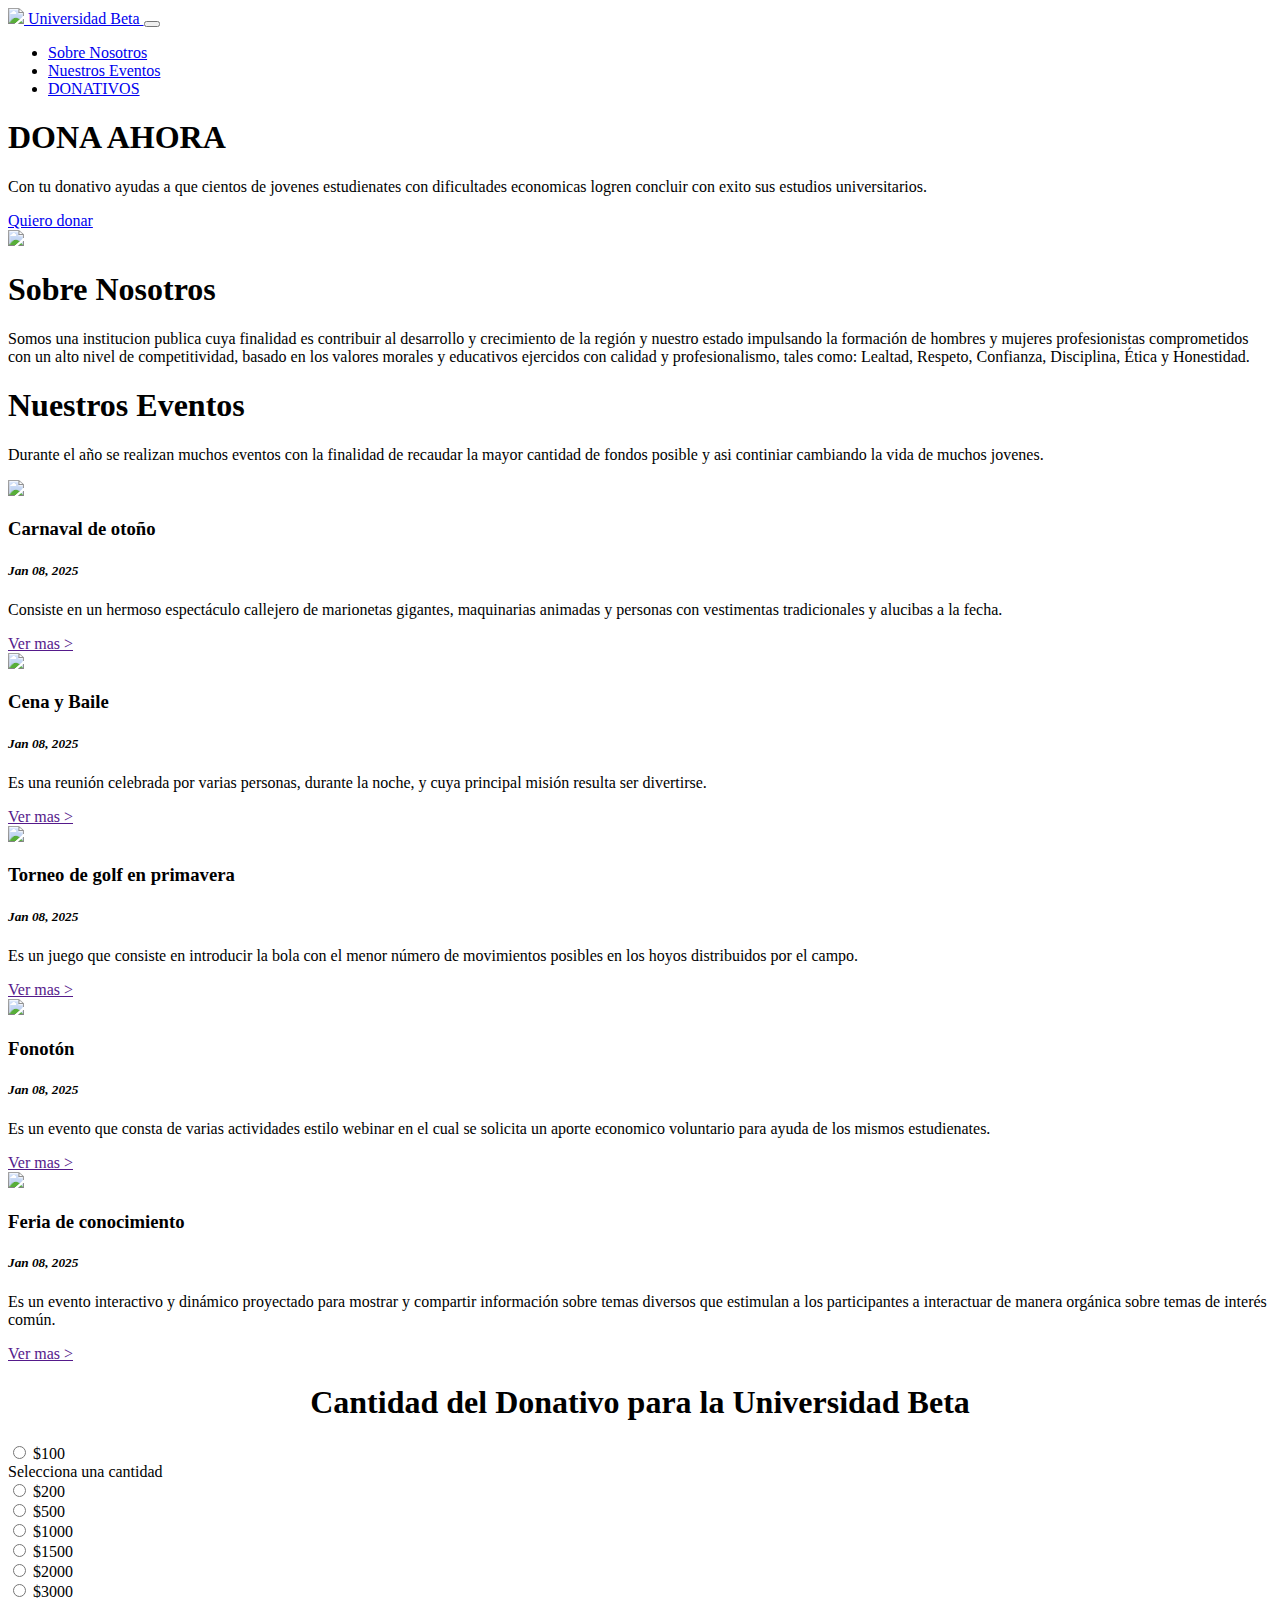
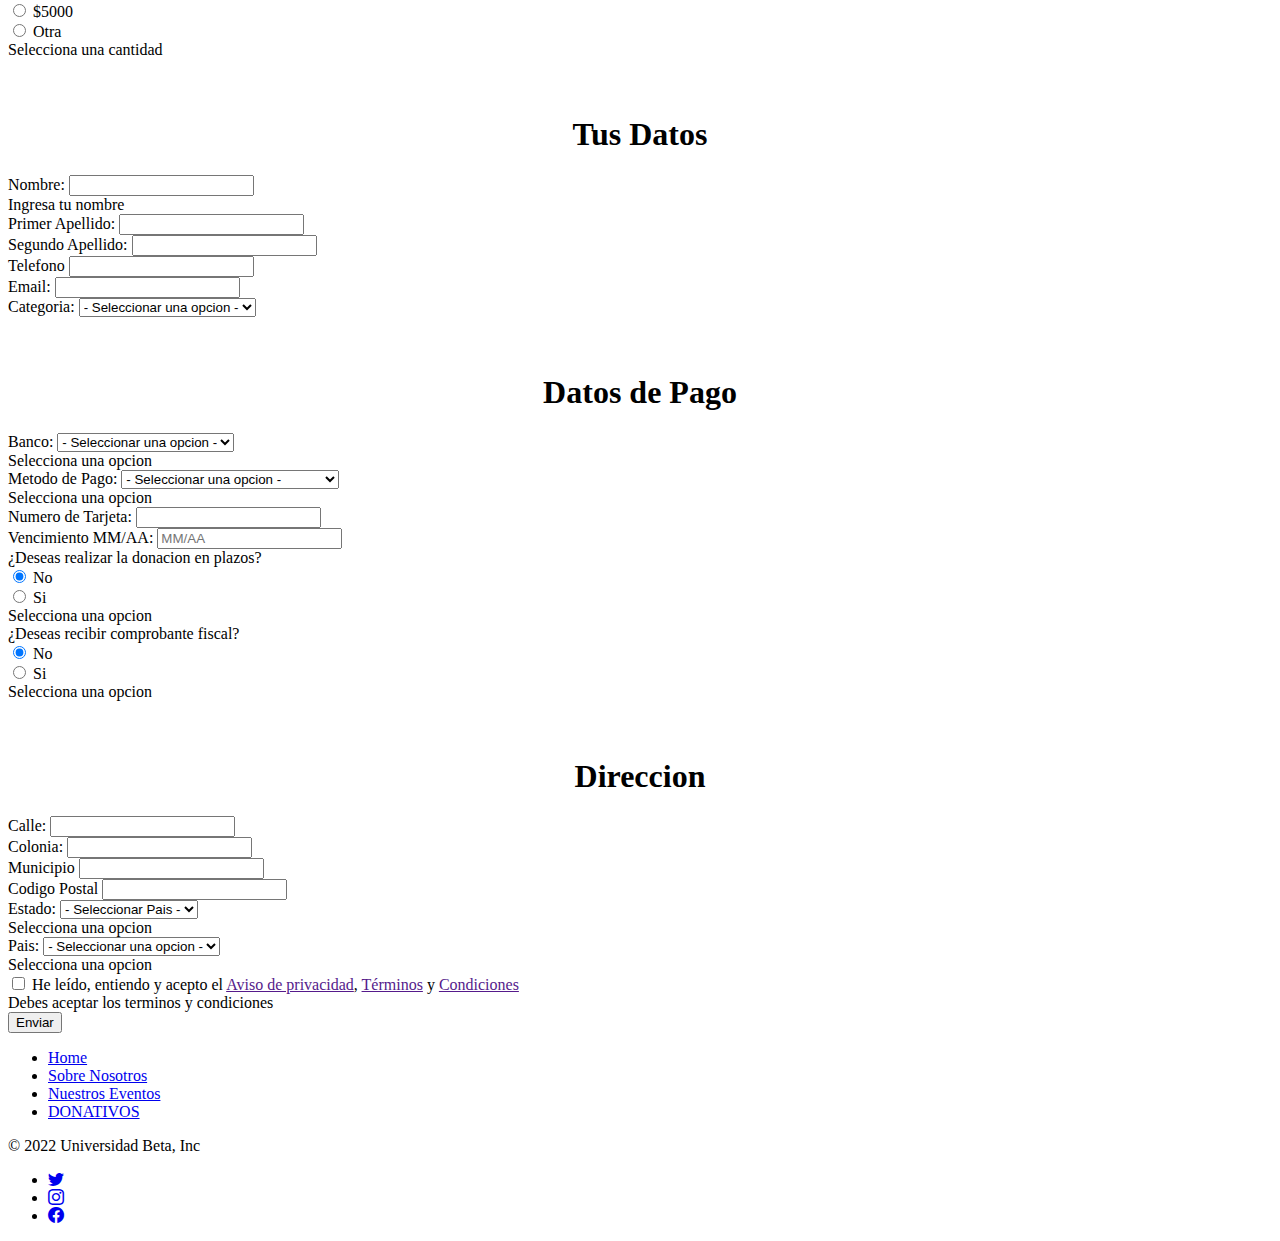
==== commit 24aeffc3: "Cambios en el landing page" ====
--- a/index.html
+++ b/index.html
@@ -18,15 +18,17 @@
   <link rel="stylesheet" href="https://use.fontawesome.com/releases/v5.0.13/css/all.css" integrity="sha384-DNOHZ68U8hZfKXOrtjWvjxusGo9WQnrNx2sqG0tfsghAvtVlRW3tvkXWZh58N9jp" crossorigin="anonymous">
   
   <!-- CUSTOM CSS -->
-  <link rel="stylesheet" href="assets/css/main.css">
+  <link rel="stylesheet" href="css/index.css">
+
+  
 </head>
 
 <body>
   <!-- NAVIGATION -->
-  <nav class="navbar navbar-expand-lg navbar-dark">
-    <div class="container">
-      <a class="navbar-brand" href="">
-        <img src="assets/img/logo.png" style="width: full;">
+  <nav class="navbar sticky-top navbar-expand-lg navbar-dark">
+    <div class="container-fluid">
+      <a class="navbar-brand" href="index.html">
+        <img src="img/logo.png" style="width: 25%;">
         Universidad Beta
       </a>
       <button class="navbar-toggler" type="button" data-toggle="collapse" data-target="#navbarNav" aria-controls="navbarNav" aria-expanded="false" aria-label="Toggle navigation">
@@ -54,16 +56,14 @@
       <div class="container">
         <div class="row d-flex h-100">
           <div class="col-sm-6 text-center justify-content-center align-self-center">
-            <h1>
-              DONA AHORA
-            </h1>
+            <h1>DONA AHORA</h1>
             <p>Con tu donativo ayudas a que cientos de jovenes estudienates con dificultades economicas logren concluir con exito sus estudios universitarios.</p>
             <a href="index.html#donativos" class="btn btn-outline-primary btn-lg text-white">
               Quiero donar
             </a>
           </div>
           <div class="col-sm-6">
-            <img src="assets/img/product.jpg" class="img-fluid d-none d-sm-block">
+            <img src="img/product.jpg" class="img-fluid d-none d-sm-block">
           </div>
         </div>
       </div>
@@ -92,13 +92,13 @@
         Durante el año se realizan muchos eventos con la finalidad de recaudar la mayor cantidad de fondos posible y asi continiar cambiando la vida de muchos jovenes.
       </p>
       <div class="row">
-        <div class="col-lg-4">
+        <div class="col-12 col-sm-6 col-md-6 col-lg-4 col-xl-3">
           <div class="card">
             <div class="card-body">
-              <img src="assets/img/carnaval_otoño.jpg" class="img-fluid">
+              <img src="img/carnaval_otoño.jpg" class="img-fluid">
               <h3>Carnaval de otoño</h3>
               <h5><em>Jan 08, 2025</em></h5>
-              <p>
+              <p class="d-none d-sm-none d-md-block">
                 Consiste en un hermoso espectáculo callejero de marionetas gigantes, maquinarias animadas y personas con vestimentas tradicionales y alucibas a la fecha.
               </p>
               <div class="d-flex flex-row justify-content-center">
@@ -108,13 +108,13 @@
           </div>
         </div>
 
-        <div class="col-lg-4">
+        <div class="col-12 col-sm-6 col-md-6 col-lg-4 col-xl-3">
           <div class="card">
             <div class="card-body">
-              <img src="assets/img/cena_y_baile.jpg" class="img-fluid">
+              <img src="img/cena_y_baile.jpg" class="img-fluid">
               <h3>Cena y Baile</h3>
               <h5><em>Jan 08, 2025</em></h5>
-              <p>
+              <p class="d-none d-sm-none d-md-block">
                 Es una reunión celebrada por varias personas, durante la noche, y cuya principal misión resulta ser divertirse.
               </p>
               <div class="d-flex flex-row justify-content-center">
@@ -124,13 +124,13 @@
           </div>
         </div>
 
-        <div class="col-lg-4">
+        <div class="col-12 col-sm-6 col-md-6 col-lg-4 col-xl-3">
           <div class="card">
             <div class="card-body">
-              <img src="assets/img/torneo_golf.jpg" class="img-fluid">
+              <img src="img/torneo_golf.jpg" class="img-fluid">
               <h3>Torneo de golf en primavera</h3>
               <h5><em>Jan 08, 2025</em></h5>
-              <p>
+              <p class="d-none d-sm-none d-md-block">
                 Es un juego que consiste en introducir la bola con el menor número de movimientos posibles en los hoyos distribuidos por el campo.
               </p>
               <div class="d-flex flex-row justify-content-center">
@@ -139,17 +139,14 @@
             </div>
           </div>
         </div>
-      </div>
-      
-
-      <div class="row">
-        <div class="col-lg-4">
+
+        <div class="col-12 col-sm-6 col-md-6 col-lg-4 col-xl-3">
           <div class="card">
             <div class="card-body">
-              <img src="assets/img/webinar.jpg" class="img-fluid">
+              <img src="img/webinar.jpg" class="img-fluid">
               <h3>Fonotón</h3>
               <h5><em>Jan 08, 2025</em></h5>
-              <p>
+              <p class="d-none d-sm-none d-md-block">
                 Es un evento que consta de varias actividades estilo webinar en el cual se solicita un aporte economico voluntario para ayuda de los mismos estudienates.
               </p>
               <div class="d-flex flex-row justify-content-center">
@@ -159,13 +156,13 @@
           </div>
         </div>
 
-        <div class="col-lg-4">
+        <div class="col-12 col-sm-6 col-md-6 col-lg-4 col-xl-3">
           <div class="card">
             <div class="card-body">
-              <img src="assets/img/feria_conocimiento.jpg" class="img-fluid w-80">
+              <img src="img/feria_conocimiento.jpg" class="img-fluid w-80">
               <h3>Feria de conocimiento</h3>
               <h5><em>Jan 08, 2025</em></h5>
-              <p>
+              <p class="d-none d-sm-none d-md-block">
                 Es un evento interactivo y dinámico proyectado para mostrar y compartir información sobre temas diversos que estimulan a los participantes a interactuar de manera orgánica sobre temas de interés común.
               </p>
               <div class="d-flex flex-row justify-content-center">
@@ -180,58 +177,311 @@
   </section>
 
   <!-- DONATIVOS -->
-  <section id="donativos" class="bg-light py-5">
-    <div class="container">
-      <h3>TUS DATOS</h3>
-      <form action="">
-        <div class="form-row">
-          <div class="form-group col-6 mb-3">
+  <section id="donativos" class="col-10 my-5 justify-content-center display-flex">
+    <form method="POST" id="formulario" onsubmit="return validarFormulario();" novalidate>
+      <section id="cantidad_a_donar" class="rounded shadow-lg">
+        <div class="section_radios">
+          <div class="container">
+            <div class="row justify-content-center">
+              <div class="texto_responsive">
+                <h1 style="text-align: center;" class="text-center text-black py-3 titulos_responsive">Cantidad del Donativo para la Universidad Beta</h1>
+              </div>
+              <div class="col-xl-10 pb-3">
+                <div class="form-row justify-content-center">
+                  <div class="form-group col-10 col-sm-8 col-md-6 col-lg-4 col-xl-3">
+                    <input class="form-check-input checkbox-budget" value="100" type="radio" name="budget" id="budget-1" onclick="ocultarOtraCantidad();">
+                    <label for="budget-1" class="formato_label" >
+                      <span data-hover="$100">$100</span>
+                    </label>
+                  </div>
+                  <div class="invalid-tooltip">Selecciona una cantidad</div>
+                  <div class="form-group col-10 col-sm-8 col-md-6 col-lg-4 col-xl-3">
+                    <input class="form-check-input checkbox-budget" value="200" type="radio" name="budget" id="budget-2" onclick="ocultarOtraCantidad();">
+                    <label for="budget-2" class="formato_label">
+                      <span data-hover="$200">$200</span>
+                    </label>
+                  </div>
+                  <div class="form-group col-10 col-sm-8 col-md-6 col-lg-4 col-xl-3">
+                    <input class="form-check-input checkbox-budget" value="500" type="radio" name="budget" id="budget-3" onclick="ocultarOtraCantidad();">
+                    <label for="budget-3" class="formato_label">
+                      <span data-hover="$500">$500</span>
+                    </label>
+                  </div>
+                  <div class="form-group col-10 col-sm-8 col-md-6 col-lg-4 col-xl-3">
+                    <input class="checkbox-budget" type="radio" value="1000" name="budget" id="budget-4" onclick="ocultarOtraCantidad();">
+                    <label for="budget-4" class="formato_label">
+                      <span data-hover="$1000">$1000</span>
+                    </label>
+                  </div>
+                  <div class="form-group col-10 col-sm-8 col-md-6 col-lg-4 col-xl-3">
+                    <input class="checkbox-budget" type="radio" value="1500" name="budget" id="budget-5" onclick="ocultarOtraCantidad();">
+                    <label for="budget-5" class="formato_label">
+                      <span data-hover="$1500">$1500</span>
+                    </label>
+                  </div>
+                  <div class="form-group col-10 col-sm-8 col-md-6 col-lg-4 col-xl-3">
+                    <input class="checkbox-budget" type="radio" value="2000" name="budget" id="budget-6" onclick="ocultarOtraCantidad();">
+                    <label for="budget-6" class="formato_label">
+                      <span data-hover="$2000">$2000</span>
+                    </label>
+                  </div>
+                  <div class="form-group col-10 col-sm-8 col-md-6 col-lg-4 col-xl-3">
+                    <input class="checkbox-budget" type="radio" value="3000" name="budget" id="budget-7" onclick="ocultarOtraCantidad();">
+                    <label for="budget-7" class="formato_label">
+                      <span data-hover="$3000">$3000</span>
+                    </label>
+                  </div>
+                  <div class="form-group col-10 col-sm-8 col-md-6 col-lg-4 col-xl-3">
+                    <input class="checkbox-budget" type="radio" value="5000" name="budget" id="budget-8" onclick="ocultarOtraCantidad();">
+                    <label for="budget-8" class="formato_label">
+                      <span data-hover="$5000">$5000</span>
+                    </label>
+                  </div>
+                  <div class="form-group col-10 col-sm-8 col-md-6 col-lg-4 col-xl-3">
+                    <input class="checkbox-budget" value="otro" type="radio" name="budget" id="budget-9" onclick="mostrarOtraCantidad();">
+                    <label for="budget-9" id="label_otra_cantidad" class="formato_label2">
+                      <span id="span_otra_cantidad" data-hover="Otra">Otra</span>
+                      <input style="display: none;" class="form-control" type="number" max="1000000" min="10" name="caja_otra_cantidad" id="caja_otra_cantidad" onkeyup="comprobarCantidad();">
+                    </label>
+                    <div class="mensajes rounded" id="mensajes_cantidad"></div>
+                  </div>
+                  <div class="mensajes rounded" id="mensajes_radio_cantidades">Selecciona una cantidad</div>
+                </div>
+              </div>
+            </div>
+          </div>
+        </div>
+      </section>
+      <br><br>
+      
+      <section id="tus_datos" class="pb-3 rounded shadow-lg">
+        <div class="form-row justify-content-center">
+          <h1 style="text-align: center;" class="titulos_responsive py-3">Tus Datos</h1>
+        </div>
+        <div class="form-row justify-content-center">
+          <div class="form-group col-12 col-sm-10 col-md-8 col-lg-6 col-xl-6 mb-4_5">
             <label for="nombre">Nombre:</label>
-            <input type="text" class="form-control" name="nombre" id="nombre">
-          </div>
-          <div class="form-group col-6 mb-3">
-            <label for="apellido">Apellido:</label>
-            <input type="text" class="form-control" name="apellido" id="apellido">
-          </div>
-        </div>
-        <div class="form-row">
-          <div class="form-group col-6 mb-3">
+            <input type="text" class="form-control" name="nombre" id="nombre" onkeypress="ocultarMensajeNombre();">
+            <div class="invalid-tooltip" id="tool_nombre">Ingresa tu nombre</div>
+            <div class="mensajes rounded" id="mensajes_nombre"></div>
+          </div>
+          <div class="form-group col-12 col-sm-10 col-md-8 col-lg-6 col-xl-6 mb-4_5">
+            <label for="primer_apellido">Primer Apellido:</label>
+            <input type="text" class="form-control" name="primer_apellido" id="primer_apellido" onkeypress="ocultarMensajePrimerAp();">
+            <div class="mensajes rounded" id="mensajes_primer_apellido"></div>
+          </div>
+        </div>
+        <div class="form-row justify-content-center">
+          <div class="form-group col-12 col-sm-10 col-md-8 col-lg-6 col-xl-6 mb-4_5">
+            <label for="segundo_apellido">Segundo Apellido:</label>
+            <input type="text" class="form-control" name="segundo_apellido" id="segundo_apellido" onkeypress="ocultarMensajeSegundoAp();">
+            <div class="mensajes rounded" id="mensajes_segundo_apellido"></div>
+          </div>
+          <div class="form-group col-12 col-sm-10 col-md-8 col-lg-6 col-xl-6 mb-4_5">
             <label for="telefono">Telefono</label>
-            <input type="text" class="form-control" name="telefono" id="telefono">
-          </div>
-          <div class="form-group col-6 mb-3">
+            <input type="tel" class="form-control" name="telefono" id="telefono" onkeypress="ocultarMensajeTelefono();">
+            <div class="mensajes rounded" id="mensajes_telefono"></div>
+          </div>
+        </div>
+        <div class="form-row justify-content-center">
+          <div class="form-group col-12 col-sm-10 col-md-8 col-lg-6 col-xl-6 mb-4_5">
             <label for="email">Email:</label>
-            <input type="text" class="form-control" name="email" id="email">
-          </div>
-        </div>
-        <div class="form-row">
-          <div class="form-group col-12 mb-3">
-            <label for="direccion">Direccion:</label>
-            <input type="text" class="form-control" name="direccion" id="direccion">
-          </div>
-        </div>
-        <div class="form-row">
-          <div class="form-group col-6 mb-3">
+            <input type="text" class="form-control" name="email" id="email" onkeypress="ocultarMensajeCorreo();">
+            <div class="mensajes rounded" id="mensajes_correo"></div>
+          </div>
+          <div class="form-group col-12 col-sm-10 col-md-8 col-lg-6 col-xl-6 mb-4_5">
+            <label for="select_categoria">Categoria:</label>
+            <select class="custom-select mr-sm-2" id="select_categoria" onchange="mostrarOcultarFechaGraduacion();">
+              <option value = "" selected disabled> - Seleccionar una opcion - </option>
+              <option value = "1">Estudiante</option>
+              <option value = "2">Graduado</option>
+              <option value = "3">Maestro</option>
+            </select>
+            <div class="mensajes rounded" id="mensajes_categoria"></div>
+          </div>
+        </div>
+        <div class="form-row justify-content-center">
+          <div style="display: none;" class="form-group col-12 col-sm-10 col-md-8 col-lg-6 col-xl-6 mb-3" id="espacio_fecha_graduacion">
             <label for="fecha_graduacion">Fecha de Graduacion:</label>
-            <select class="custom-select mr-sm-2" id="inlineFormCustomSelect">
-              <option selected>Seleccione Categoria...</option>
-              <option value="1">Estudiante</option>
-              <option value="2">Graduado</option>
-              <option value="3">Maestro</option>
+            <input type="date" class="form-control" name="fecha_graduacion" id="caja_fecha_graduacion" onclick="ocultarMensajeFechaGraduacion();" onchange="ocultarMensajeFechaGraduacion();" onkeypress="ocultarMensajeFechaGraduacion();">
+            <div class="mensajes rounded" id="mensajes_fecha_graduacion"></div>
+          </div>
+        </div>
+      </section>
+      <br><br>
+
+      <section id="datos_de_pago" class="pb-3 rounded shadow-lg">
+        <div class="form-row justify-content-center">
+          <h1 style="text-align: center;" class="titulos_responsive py-3">Datos de Pago</h1>
+        </div>
+        <div class="form-row justify-content-center">
+          <div class="form-group col-12 col-sm-10 col-md-8 col-lg-6 col-xl-6 mb-4_5">
+            <label for="select_banco">Banco:</label>
+            <select class="custom-select mr-sm-2" id="select_banco" onchange="ocultarMensajeBanco();">
+              <option value="" disabled selected> - Seleccionar una opcion - </option>
+              <option value="1">American Express</option>
+              <option value="2">Banamex</option>
+              <option value="3">Banco Afirme</option>
+              <option value="4">Banco Azteca</option>
+              <option value="5">Banco Invex</option>
+              <option value="6">Bancomext</option>
+              <option value="7">BanCoppel</option>
+              <option value="8">Banjercito</option>
+              <option value="9">Bank of America</option>
+              <option value="10">Banorte</option>
+              <option value="11">Banregio</option>
+              <option value="12">BBVA Bancomer</option>
+              <option value="13">CIBanco</option>
+              <option value="14">Del Bajio</option>
+              <option value="15">HSBC</option>
+              <option value="16">Inbursa</option>
+              <option value="17">Nacional Financiera</option>
+              <option value="18">Santander</option>
+              <option value="19">Scotiabank</option>
             </select>
-          </div>
-          <div class="form-group col-6 mb-3">
-            <label for="fecha_graduacion">Fecha de Graduacion:</label>
-            <input type="text" class="form-control" name="fecha_graduacion" id="fecha_graduacion">
-          </div>
-        </div>
-        <button type="submit" class="col-12 btn btn-primary btn-block">Enviar</button>
-      </form>
-    </div>
+            <div class="mensajes rounded" id="mensajes_banco">Selecciona una opcion</div>
+          </div>
+          <div class="form-group col-12 col-sm-10 col-md-8 col-lg-6 col-xl-6 mb-4_5">
+            <label for="select_metodo">Metodo de Pago:</label>
+            <select class="custom-select mr-sm-2" id="select_metodo_pago" onchange="ocultarMensajeMetodoPago();">
+              <option value="" selected disabled> - Seleccionar una opcion - </option>
+              <option value="1">Tarjeta credito American Express</option>
+              <option value="2">Tarjeta credito Visa</option>
+              <option value="3">Tarjeta credito Mastercard</option>
+              <option value="4">Tarjeta debito American Express</option>
+              <option value="5">Tarjeta debito Visa</option>
+              <option value="6">Tarjeta debito Mastercard</option></select>
+            </select>
+            <div class="mensajes rounded" id="mensajes_metodo_pago">Selecciona una opcion</div>
+          </div>
+        </div>
+        <div class="form-row justify-content-center">
+          <div class="form-group col-12 col-sm-10 col-md-8 col-lg-6 col-xl-6 mb-4_5">
+            <label for="numero_de_tarjeta">Numero de Tarjeta:</label>
+            <input type="text" class="form-control" name="numero_de_tarjeta" id="numero_de_tarjeta" onkeypress="ocultarMensajeNumTarjeta();">
+            <div class="mensajes" id="mensajes_num_tarjeta"></div>
+          </div>
+          <div class="form-group col-12 col-sm-10 col-md-8 col-lg-6 col-xl-6 mb-4_5">
+            <label for="vencimeinto">Vencimiento MM/AA:</label>
+            <input type="text" class="form-control" name="vencimiento" id="vencimiento" placeholder="MM/AA" onkeypress="ocultarMensajeVencimiento();">
+            <div class="mensajes rounded" id="mensajes_vencimiento"></div>
+          </div>
+        </div>
+        <div class="form-row justify-content-center">
+          <div class="form-group col-12 col-sm-10 col-md-8 col-lg-6 col-xl-6 mb-3">
+            <label for="">¿Deseas realizar la donacion en plazos?</label>
+            <br>
+            <div class="form-check form-check-inline">
+              <input class="form-check-input" type="radio" name="plazo" id="radioPlazoNo" value="option1" checked onchange="ocultarMensajePlazo();" onclick="mostrarOcultarPlazos();">
+              <label class="form-check-label" for="radioPlazoNo">No</label>
+            </div>
+            <div class="form-check form-check-inline">
+              <input class="form-check-input" type="radio" name="plazo" id="radioPlazoSi" value="option2" onchange="ocultarMensajePlazo();" onclick="mostrarOcultarPlazos();">
+              <label class="form-check-label" for="radioPlazoSi">Si</label>
+            </div>
+            <div class="mensajes rounded" id="mensajes_plazo">Selecciona una opcion</div>
+          </div>
+          <div class="form-group col-12 col-sm-10 col-md-8 col-lg-6 col-xl-6 mb-4" style="display: none;" id="espacio_plazos">
+            <label for="select_banco">Cantidad de Plazos:</label>
+            <select class="custom-select mr-sm-2" id="select_mensualidades" onchange="ocultarMensajeMensualidad();">
+              <option value="" disabled selected> - Seleccionar una opcion - </option>
+              <option value="1">3 mensualidades</option>
+              <option value="2">6 mensualidades</option>
+              <option value="3">9 mensualidades</option>
+              <option value="4">12 mensualidades</option>
+            </select>
+            <div class="mensajes rounded" id="mensajes_mensualidades">Selecciona una opcion</div>
+          </div>
+          <div class="form-group col-12 col-sm-10 col-md-8 col-lg-6 col-xl-6 mb-0">
+            <label for="optradio">¿Deseas recibir comprobante fiscal?</label>
+            <br>
+            <div class="form-check form-check-inline">
+              <input class="form-check-input" type="radio" name="comprobante" id="inlineradio1" value="option1" checked onchange="ocultarMensajeComprobante();">
+              <label class="form-check-label" for="inlineradio1">No</label>
+            </div>
+            <div class="form-check form-check-inline">
+              <input class="form-check-input" type="radio" name="comprobante" id="inlineradio2" value="option2" onchange="ocultarMensajeComprobante();">
+              <label class="form-check-label" for="inlineradio2">Si</label>
+            </div>
+            <div class="mensajes rounded" id="mensajes_comprobante">Selecciona una opcion</div>
+          </div>
+          <div class="form-group col-12 col-sm-10 col-md-8 col-lg-6 col-xl-6 mb-0"></div>
+        </div>
+      </section>
+      <br><br>
+
+      <section id="direccion" class="pb-3 rounded shadow-lg">
+        <div class="form-row justify-content-center">
+          <h1 style="text-align: center;" class="titulos_responsive py-3">Direccion</h1>
+        </div>
+        <div class="form-row justify-content-center">
+          <div class="form-group col-12 col-sm-4 col-md-4 col-lg-6 col-xl-6 mb-4_5">
+            <label for="calle">Calle:</label>
+            <input type="text" class="form-control" name="calle" id="calle" onkeypress="ocultarMensajeCalle();">
+            <div class="mensajes rounded" id="mensajes_calle"></div>
+          </div>
+          <div class="form-group col-12 col-sm-4 col-md-4 col-lg-6 col-xl-6 mb-4_5">
+            <label for="colonia">Colonia:</label>
+            <input type="text" class="form-control" name="colonia" id="colonia" onkeypress="ocultarMensajeColonia();">
+            <div class="mensajes rounded" id="mensajes_colonia"></div>
+          </div>
+        </div>
+        <div class="form-row justify-content-center">
+          <div class="form-group col-12 col-sm-4 col-md-4 col-lg-6 col-xl-6 mb-4_5">
+            <label for="municipio">Municipio</label>
+            <input type="text" class="form-control" name="municipio" id="municipio"
+            onkeypress="ocultarMensajeMunicipio();">
+            <div class="mensajes rounded" id="mensajes_municipio"></div>
+          </div>
+          <div class="form-group col-12 col-sm-4 col-md-4 col-lg-6 col-xl-6 mb-4_5">
+            <label for="cp">Codigo Postal</label>
+            <input type="text" class="form-control" name="cp" id="cp" onkeypress="ocultarMensajeCp();">
+            <div class="mensajes rounded" id="mensajes_cp"></div>
+          </div>
+        </div>
+        <div class="form-row justify-content-center">
+          <div class="form-group col-12 col-sm-4 col-md-4 col-lg-6 col-xl-6 mb-4_5">
+            <label for="select_estado">Estado:</label>
+            <select class="custom-select mr-sm-2" id="select_estado" onchange="ocultarMensajeEstado();">
+              <option value = "" selected disabled> - Seleccionar Pais - </option>
+            </select>
+            <div class="mensajes rounded" id="mensajes_estado">Selecciona una opcion</div>
+          </div>
+          <div class="form-group col-12 col-sm-4 col-md-4 col-lg-6 col-xl-6 mb-4_5">
+            <label for="select_pais">Pais:</label>
+            <select class="custom-select mr-sm-2" id="select_pais" onchange="cambioPais();">
+              <option value = "" selected disabled> - Seleccionar una opcion - </option>
+              <option value = "argentina.txt">Argentina</option>
+              <option value = "bolivia.txt">Bolivia</option>
+              <option value = "colombia.txt">Colombia</option>
+              <option value = "ecuador.txt">Ecuador</option>
+              <option value = "mexico.txt">México​</option>
+              <option value = "venezuela.txt">Venezuela</option>
+            </select>
+            <div class="mensajes rounded" id="mensajes_pais">Selecciona una opcion</div>
+          </div>
+        </div>
+        <div class="form-row justify-content-center">
+          <div class="form-group col-12 col-sm-10 col-md-8 col-lg-12 col-xl-12 mb-5">
+            <div class="form-check form-check-inline">
+              <input class="form-check-input" type="checkbox" name="terminos" id="terminos" value="option1" onchange="ocultarMensajeTerminos();">
+              <label class="form-check-label" for="inlineCheckbox1">He leído, entiendo y acepto el <a href="">Aviso de privacidad</a>, <a href="">Términos</a> y <a href="">Condiciones</a></label>
+              <div class="mensajes rounded" id="mensajes_terminos">Debes aceptar los terminos y condiciones</div>
+            </div>
+          </div>
+        </div>
+
+        <div class="form-row justify-content-center">
+          <div class="form-group col-12 col-sm-10 col-md-8 col-lg-10 col-xl-10 mb-3">
+            <button type="submit" class="btn btn-primary btn-block">Enviar</button>
+          </div>
+        </div>
+      </section>
+    </form>
   </section>
 
-  <footer class="py-3">
-    <ul class="nav justify-content-center border-bottom pb-3 mb-3">
+  <footer class="py-1">
+    <ul class="nav justify-content-center pb-1 mb-1">
       <li class="nav-item"><a href="index.html" class="nav-link px-2">Home</a></li>
       <li class="nav-item"><a href="index.html#sobre_nosotros" class="nav-link px-2">Sobre Nosotros</a></li>
       <li class="nav-item"><a href="index.html#nuestros_eventos" class="nav-link px-2">Nuestros Eventos</a></li>
@@ -245,17 +495,17 @@
         <div class="col-4">
           <ul class="nav col-md-12 justify-content-end list-unstyled d-flex">
             <li class="mx-3">
-              <a href="#">
+              <a href="https://twitter.com/" target="_blank">
                 <i class="bi bi-twitter"></i>
               </a>
             </li>
             <li class="mx-3">
-              <a href="#">
+              <a href="https://www.instagram.com/" target="_blank">
                 <i class="bi bi-instagram"></i>
               </a>
             </li>
             <li class="mx-3">
-              <a href="#">
+              <a href="https://www.facebook.com/" target="_blank">
                 <i class="bi bi-facebook"></i>
               </a>
             </li>
@@ -264,6 +514,9 @@
     </div>
   </footer>
 
+
+  <script src="scripts/javascript/scripts_index.js"></script>
+  <script src="scripts/javascript/validacion_de_campos.js"></script>
 
   <!-- BOOTSTRAP SCRIPTS -->
   <script src="https://code.jquery.com/jquery-3.3.1.slim.min.js"
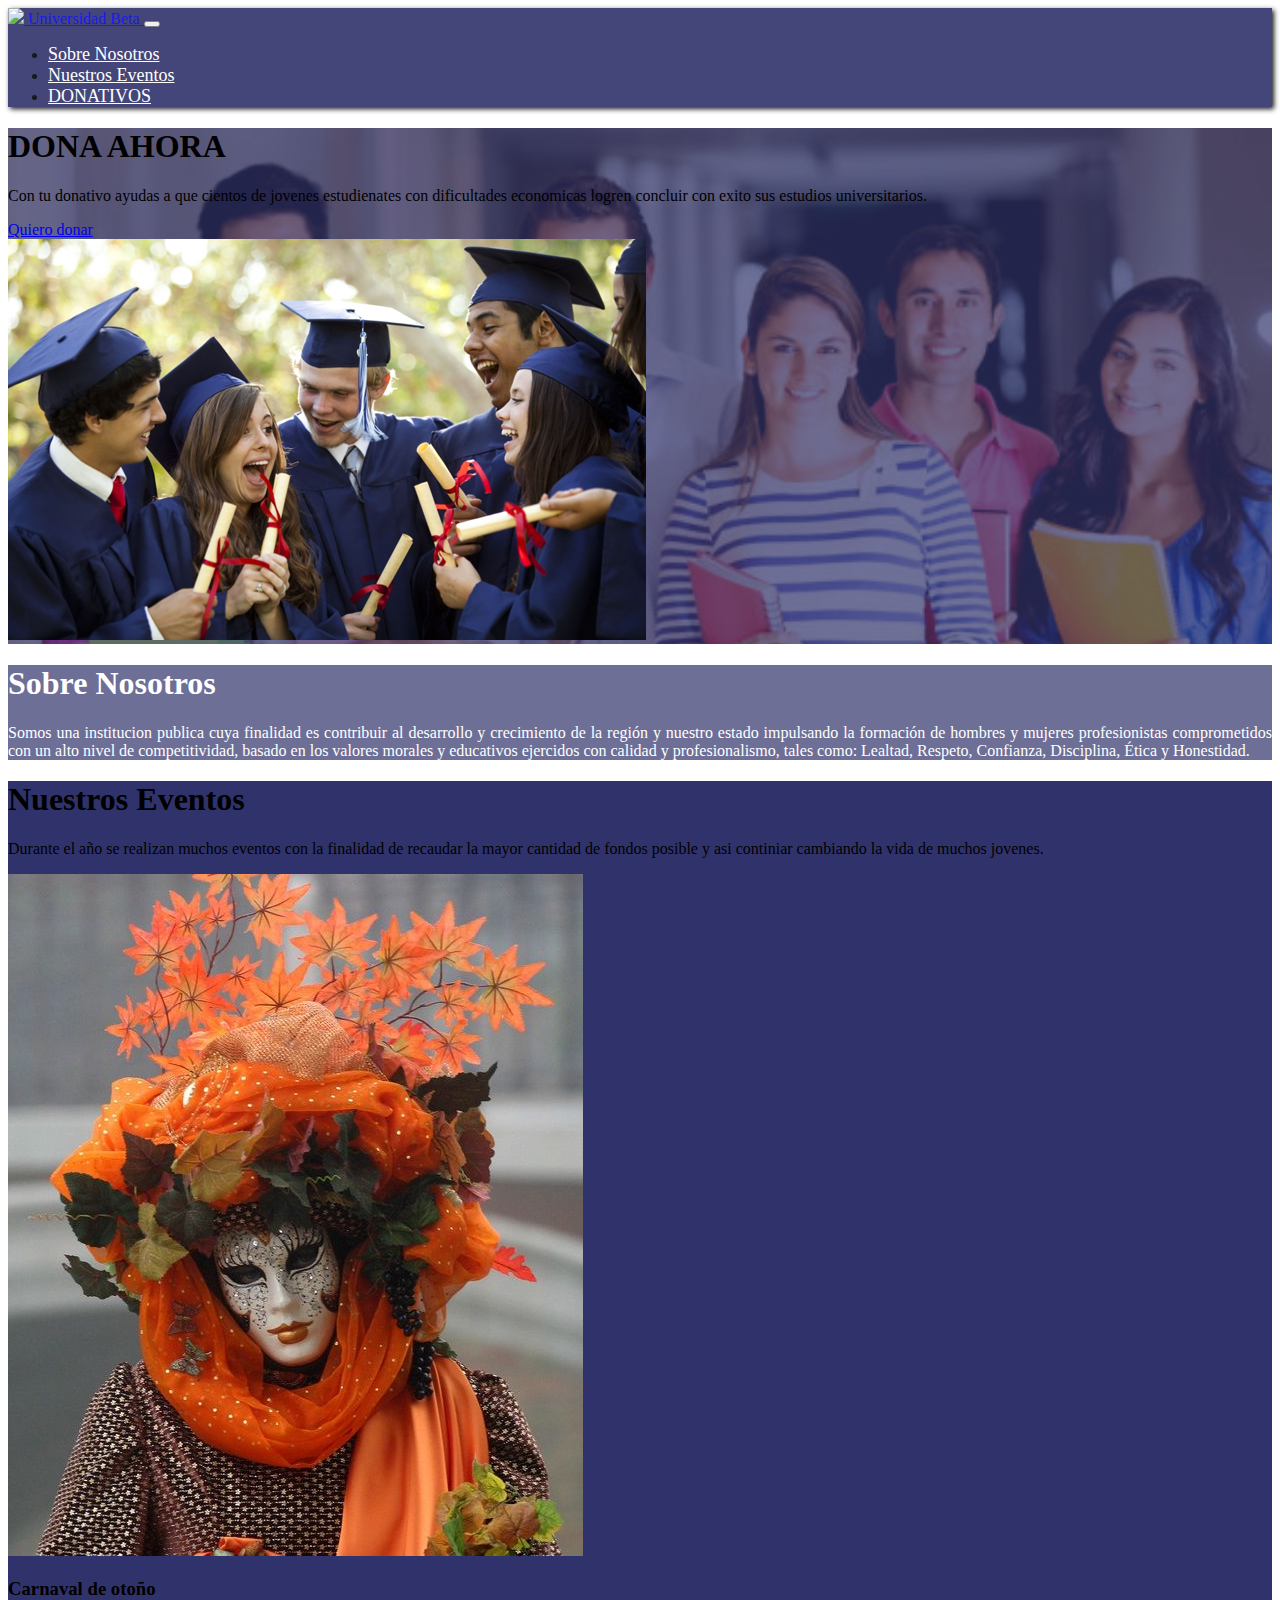
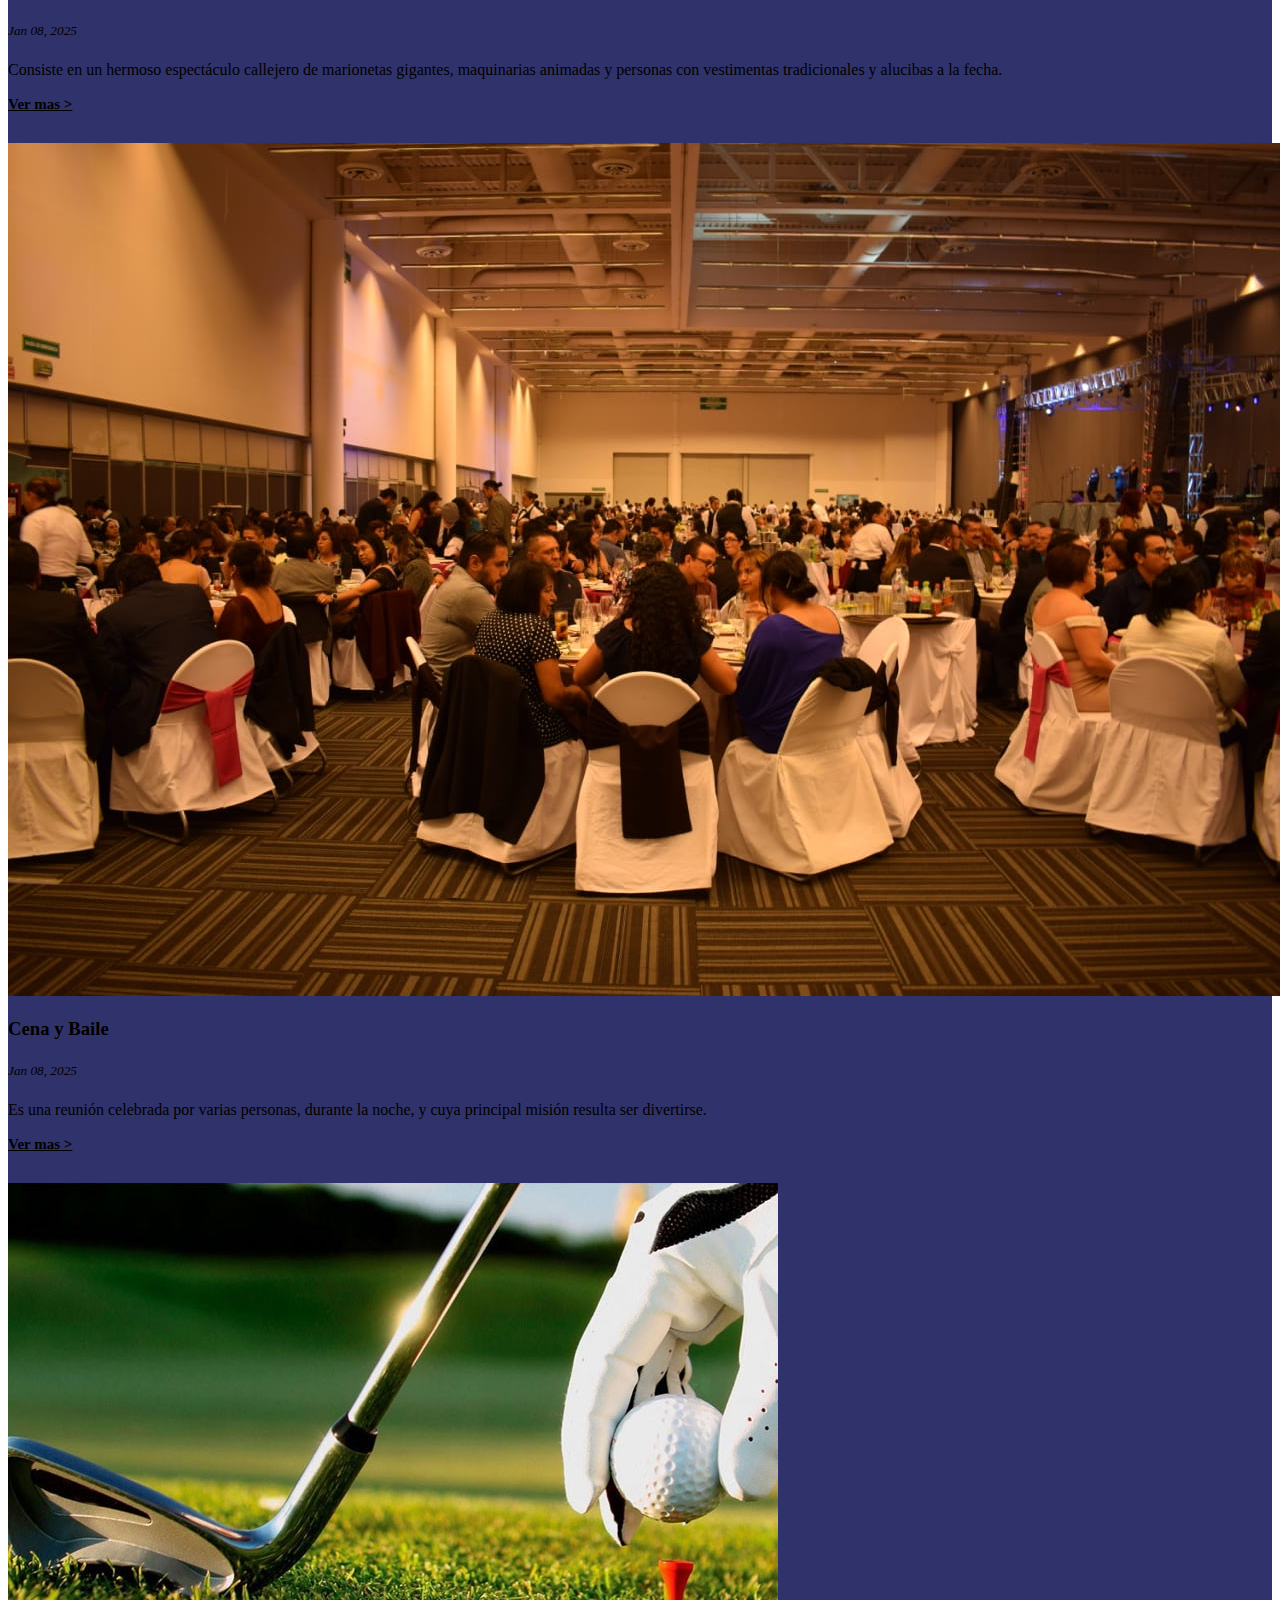
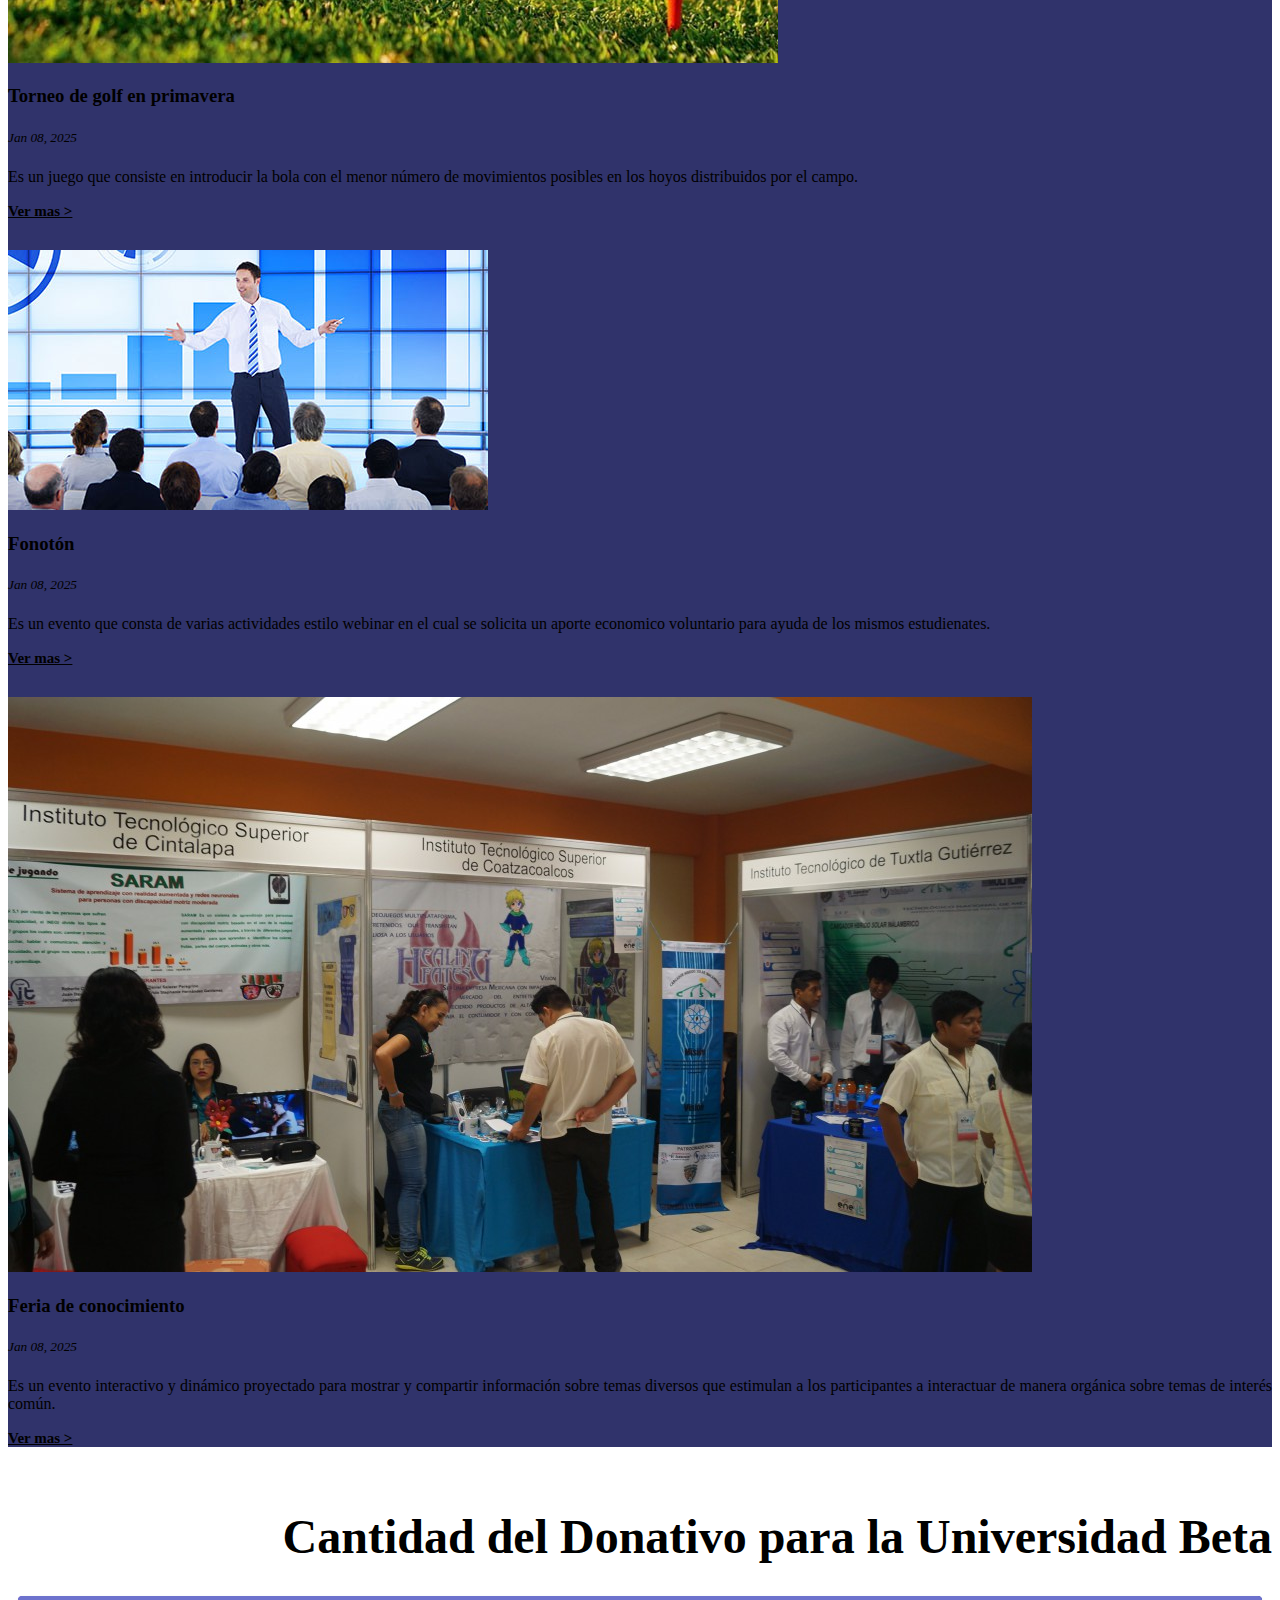
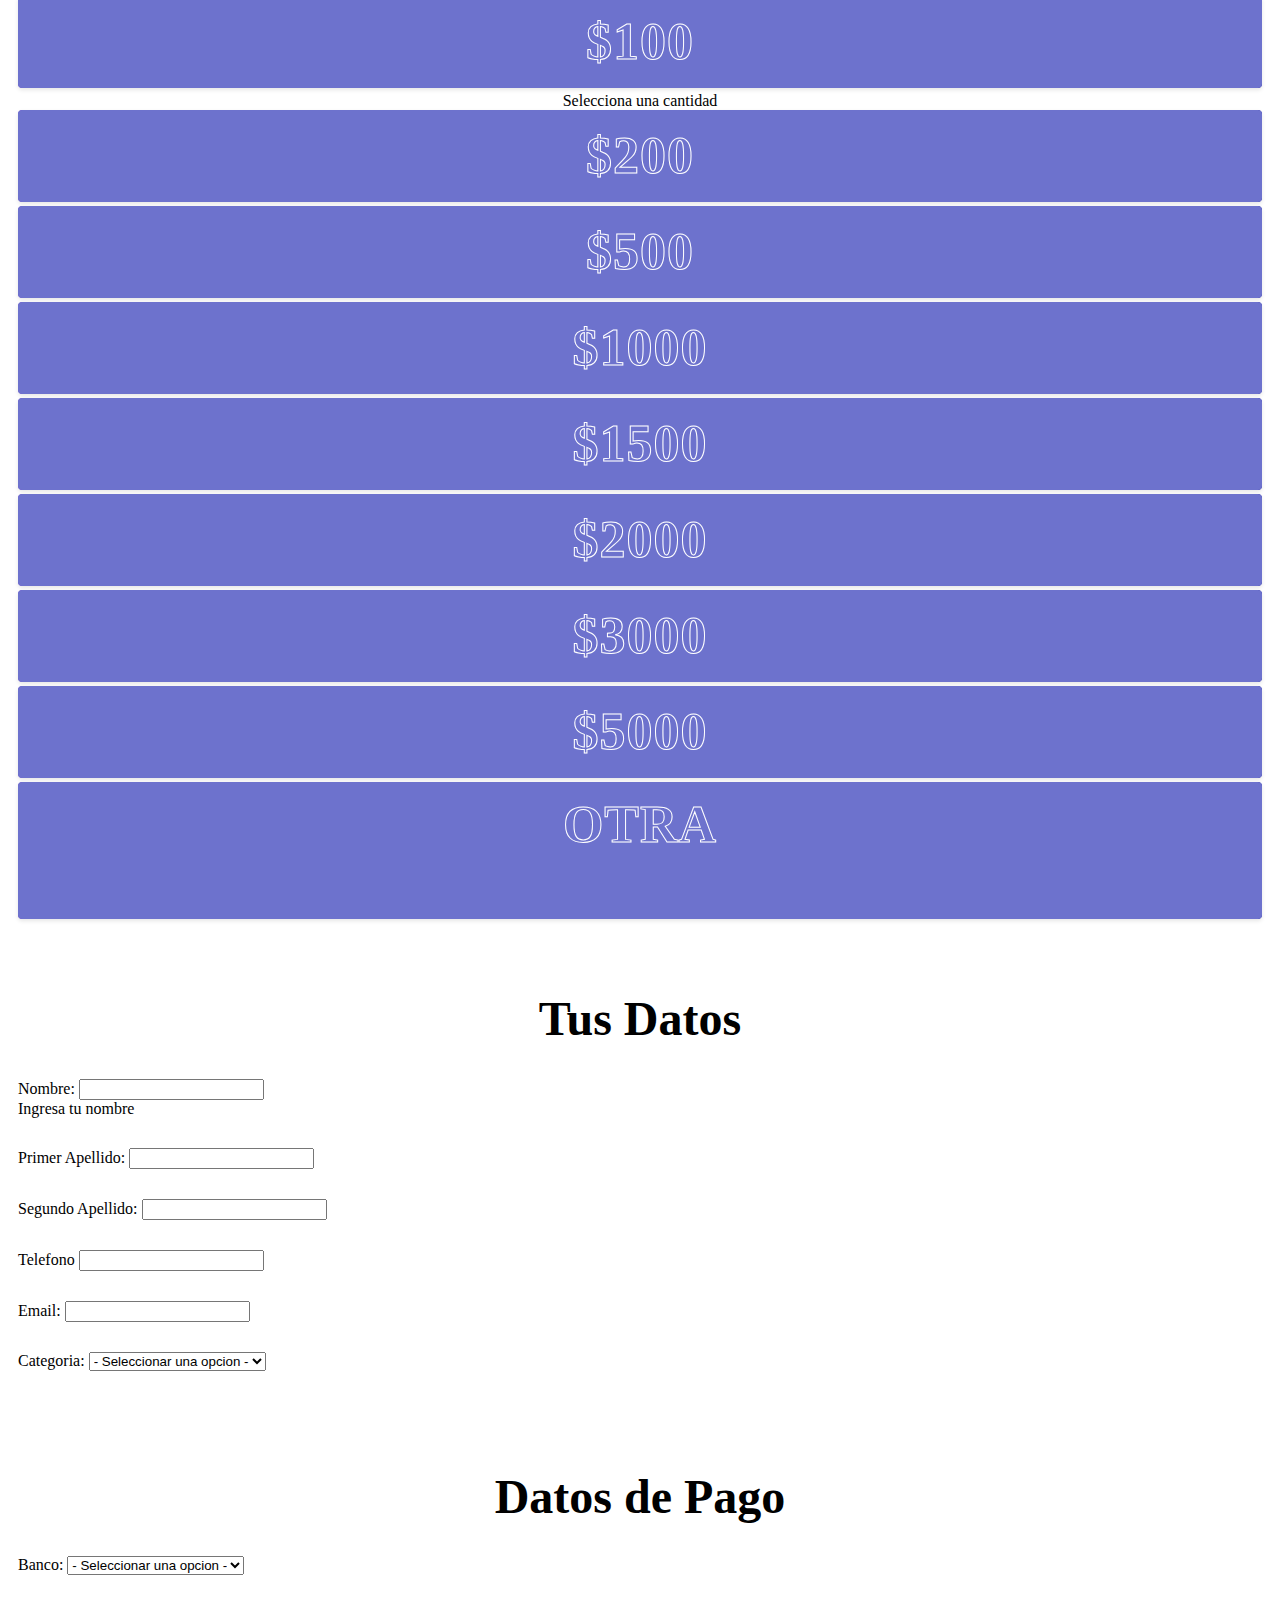
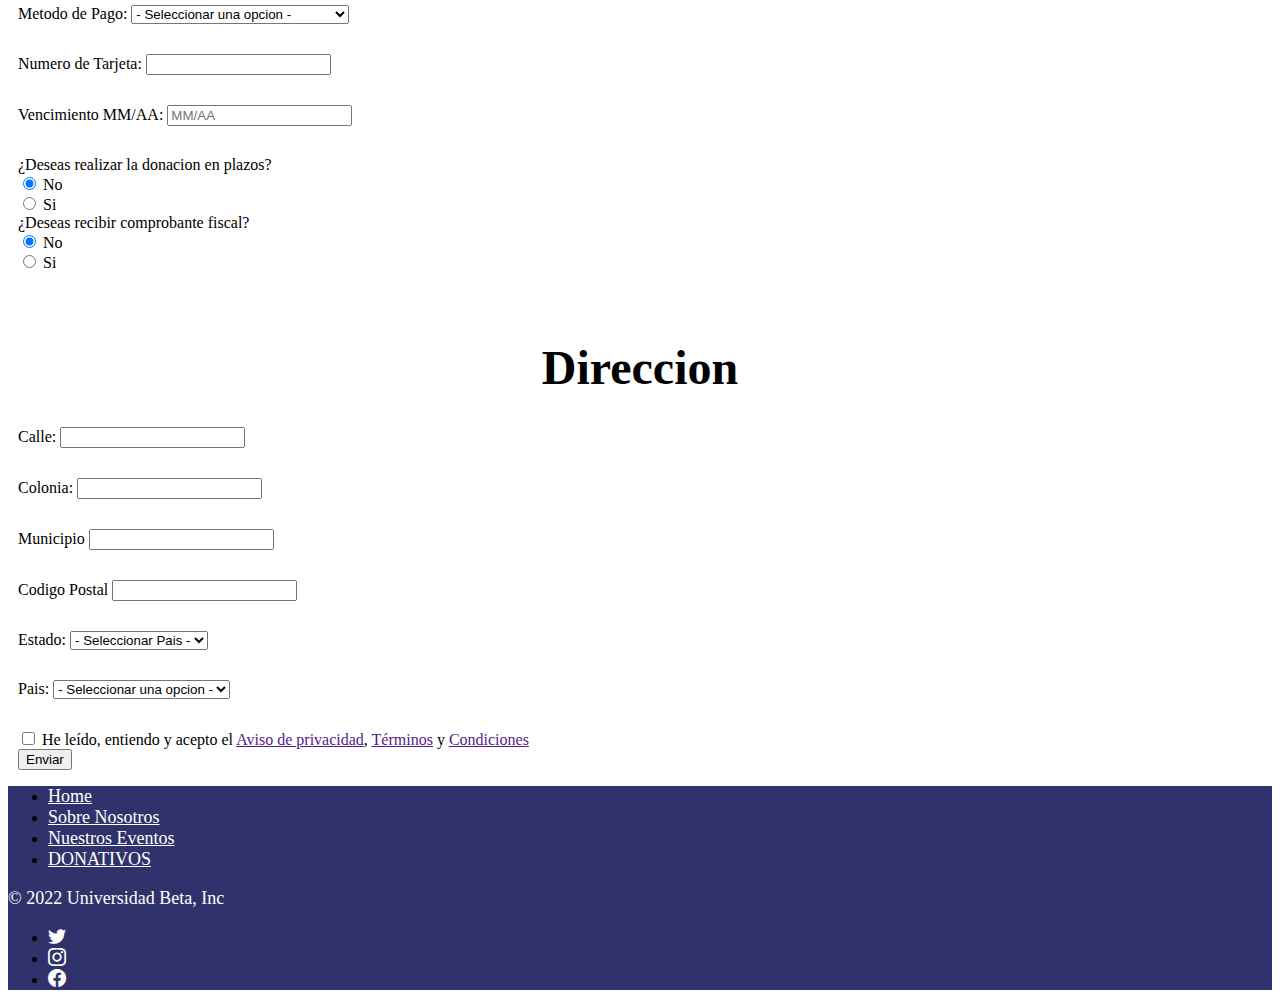
==== commit 6f11ee64: "login y crud para usuarios" ====
--- a/index.html
+++ b/index.html
@@ -18,7 +18,7 @@
   <link rel="stylesheet" href="https://use.fontawesome.com/releases/v5.0.13/css/all.css" integrity="sha384-DNOHZ68U8hZfKXOrtjWvjxusGo9WQnrNx2sqG0tfsghAvtVlRW3tvkXWZh58N9jp" crossorigin="anonymous">
   
   <!-- CUSTOM CSS -->
-  <link rel="stylesheet" href="css/index.css">
+  <link rel="stylesheet" href="assets/css/index.css">
 
   
 </head>
@@ -28,7 +28,7 @@
   <nav class="navbar sticky-top navbar-expand-lg navbar-dark">
     <div class="container-fluid">
       <a class="navbar-brand" href="index.html">
-        <img src="img/logo.png" style="width: 25%;">
+        <img src="assets/img/logo.png" style="width: 25%;">
         Universidad Beta
       </a>
       <button class="navbar-toggler" type="button" data-toggle="collapse" data-target="#navbarNav" aria-controls="navbarNav" aria-expanded="false" aria-label="Toggle navigation">
@@ -63,7 +63,7 @@
             </a>
           </div>
           <div class="col-sm-6">
-            <img src="img/product.jpg" class="img-fluid d-none d-sm-block">
+            <img src="assets/img/product.jpg" class="img-fluid d-none d-sm-block">
           </div>
         </div>
       </div>
@@ -95,7 +95,7 @@
         <div class="col-12 col-sm-6 col-md-6 col-lg-4 col-xl-3">
           <div class="card">
             <div class="card-body">
-              <img src="img/carnaval_otoño.jpg" class="img-fluid">
+              <img src="assets/img/carnaval_otoño.jpg" class="img-fluid">
               <h3>Carnaval de otoño</h3>
               <h5><em>Jan 08, 2025</em></h5>
               <p class="d-none d-sm-none d-md-block">
@@ -111,7 +111,7 @@
         <div class="col-12 col-sm-6 col-md-6 col-lg-4 col-xl-3">
           <div class="card">
             <div class="card-body">
-              <img src="img/cena_y_baile.jpg" class="img-fluid">
+              <img src="assets/img/cena_y_baile.jpg" class="img-fluid">
               <h3>Cena y Baile</h3>
               <h5><em>Jan 08, 2025</em></h5>
               <p class="d-none d-sm-none d-md-block">
@@ -127,7 +127,7 @@
         <div class="col-12 col-sm-6 col-md-6 col-lg-4 col-xl-3">
           <div class="card">
             <div class="card-body">
-              <img src="img/torneo_golf.jpg" class="img-fluid">
+              <img src="assets/img/torneo_golf.jpg" class="img-fluid">
               <h3>Torneo de golf en primavera</h3>
               <h5><em>Jan 08, 2025</em></h5>
               <p class="d-none d-sm-none d-md-block">
@@ -143,7 +143,7 @@
         <div class="col-12 col-sm-6 col-md-6 col-lg-4 col-xl-3">
           <div class="card">
             <div class="card-body">
-              <img src="img/webinar.jpg" class="img-fluid">
+              <img src="assets/img/webinar.jpg" class="img-fluid">
               <h3>Fonotón</h3>
               <h5><em>Jan 08, 2025</em></h5>
               <p class="d-none d-sm-none d-md-block">
@@ -159,7 +159,7 @@
         <div class="col-12 col-sm-6 col-md-6 col-lg-4 col-xl-3">
           <div class="card">
             <div class="card-body">
-              <img src="img/feria_conocimiento.jpg" class="img-fluid w-80">
+              <img src="assets/img/feria_conocimiento.jpg" class="img-fluid w-80">
               <h3>Feria de conocimiento</h3>
               <h5><em>Jan 08, 2025</em></h5>
               <p class="d-none d-sm-none d-md-block">
@@ -515,8 +515,8 @@
   </footer>
 
 
-  <script src="scripts/javascript/scripts_index.js"></script>
-  <script src="scripts/javascript/validacion_de_campos.js"></script>
+  <script src="assets/scripts/javascript/scripts_index.js"></script>
+  <script src="assets/scripts/javascript/validacion_de_campos.js"></script>
 
   <!-- BOOTSTRAP SCRIPTS -->
   <script src="https://code.jquery.com/jquery-3.3.1.slim.min.js"
--- a/assets/css/index.css
+++ b/assets/css/index.css
@@ -0,0 +1,257 @@
+body {
+  /* background: black; */
+}
+
+.navbar {
+  box-shadow: 2px 2px 5px #000;
+  opacity: 0.9;
+  background-color: #30336b;
+}
+
+.navbar .nav-item .nav-link {
+  color: #fff;
+  font-size: 18px;
+}
+
+.main-header {
+  position: relative;
+  background: url(../img/alumnos_observando.jpg);
+  background-size: cover;
+  min-height: 100%;
+}
+
+header p {
+  text-align: justify;
+}
+
+.background-overlay {
+  background: rgba(48, 51, 107,.7);
+  top: 0;
+  left: 0;
+  width: 100%;
+  height: 100%;
+}
+
+.form-control, .btn{
+  border-radius: 2;
+}
+
+.team, footer {
+  background: #30336b;
+}
+
+footer a, footer p {
+  font-size: 18px;
+  color: white;
+}
+
+#sobre_nosotros {
+  opacity: 0.7;
+  background: #30336b;
+  color: white;
+}
+
+#sobre_nosotros p {
+  text-align: justify;
+}
+
+#nuestros_eventos p {
+  text-align: justify;
+}
+
+#nuestros_eventos h5 {
+  font-weight: 300;
+}
+
+#nuestros_eventos a {
+  color: black;
+  font-weight: bold;
+  font-size: 15px;
+}
+
+.card {
+  margin-bottom: 30px;
+}
+
+#donativos {
+  margin-left: auto;
+  margin-right: auto;
+  /* background: #30336b; */
+}
+
+#formulario {
+  border-color: black;
+}
+
+.form-row {
+  margin-right: 10px;
+  margin-left: 10px;
+}
+
+.titulos_responsive {
+  font-size: 300%;
+}
+
+.texto_responsive {
+  float: right;
+  display: flex;
+  align-items: center;
+  word-break:break-all;
+}
+
+.section_radios {
+  position: relative;
+  display: block;
+  text-align: center;
+  margin: 0 auto;
+}
+
+#cantidad_a_donar [type="checkbox"]:checked,
+#cantidad_a_donar [type="checkbox"]:not(:checked),
+#cantidad_a_donar [type="radio"]:checked,
+#cantidad_a_donar [type="radio"]:not(:checked){
+  position: absolute;
+  left: -9999px;
+  width: 0;
+  height: 0;
+  visibility: hidden;
+}
+
+.checkbox-budget:checked + .formato_label,
+.checkbox-budget:not(:checked) + .formato_label{
+  position: relative;
+  display: inline-block;
+  padding: 0;
+  padding-top: 20px;
+  padding-bottom: 20px;
+  width: 100%;
+  font-size: 52px;
+  line-height: 52px;
+  font-weight: 700;
+  letter-spacing: 1px;
+  margin: 0 auto;
+  margin-left: 0px;
+  margin-right: 0px;
+  margin-bottom: 0px;
+  text-align: center;
+  border-radius: 4px;
+  overflow: hidden;
+  cursor: pointer;
+  text-transform: uppercase;
+  -webkit-transition: all 300ms linear;
+  transition: all 500ms linear; 
+  -webkit-text-stroke: 1px white;
+  -webkit-text-fill-color: transparent;
+  color: transparent;
+}
+
+.checkbox-budget:not(:checked) + .formato_label, 
+.checkbox-budget:not(:checked) + .formato_label2 {
+  background-color: #6d72cd;
+  box-shadow: 0 2px 4px 0 rgba(0, 0, 0, 0.1);
+}
+
+.checkbox-budget:checked + .formato_label::before,
+.checkbox-budget:not(:checked) + .formato_label::before,
+.checkbox-budget:checked + .formato_label2::before,
+.checkbox-budget:not(:checked) + .formato_label2::before{
+  position: absolute;
+  content: '';
+  top: 0;
+  left: 0;
+  width: 100%;
+  height: 100%;
+  border-radius: 4px;
+  background: linear-gradient(90deg, blueviolet, darkblue) !important;
+  z-index: -1;
+}
+
+.checkbox-budget:checked + .formato_label span,
+.checkbox-budget:not(:checked) + .formato_label span,
+.checkbox-budget:checked + .formato_label2 span,
+.checkbox-budget:not(:checked) + .formato_label2 span{
+  position: relative;
+  display: block;
+}
+
+.checkbox-budget:checked + .formato_label span::before,
+.checkbox-budget:not(:checked) + .formato_label span::before,
+.checkbox-budget:checked + .formato_label2 span::before,
+.checkbox-budget:not(:checked) + .formato_label2 span::before{
+  position: absolute;
+  content: attr(data-hover);
+  top: 0;
+  left: 0;
+  width: 100%;
+  overflow: hidden;
+  -webkit-text-stroke: transparent;
+  -webkit-text-fill-color: white;
+  -webkit-transition: max-height 0.3s;
+  -moz-transition: max-height 0.3s;
+  transition: max-height 0.3s;
+}
+
+.checkbox-budget:not(:checked) + .formato_label span::before,
+.checkbox-budget:not(:checked) + .formato_label2 span::before{
+  max-height: 0;
+}
+
+#caja_otra_cantidad {
+  font-size: 20px;
+  background: #6d72cd;
+  text-align: center;
+  font-weight: bold;
+  height: 35px;
+  width: 75%;
+}
+
+.mb-4_5 {
+  margin-bottom: 30px;
+}
+
+.checkbox-budget:checked + .formato_label2,
+.checkbox-budget:not(:checked) + .formato_label2{
+  position: relative;
+  display: inline-block;
+  padding: 0;
+  padding-top: 25px;
+  padding-bottom: 20px;
+  width: 100%;
+  height: 92px;
+  font-size: 52px;
+  line-height: 35px;
+  font-weight: 700;
+  letter-spacing: 1px;
+  margin: 0 auto;
+  margin-left: 0px;
+  margin-right: 0px;
+  margin-top: 0;
+  margin-bottom: 0;
+  text-align: center;
+  border-radius: 4px;
+  overflow: hidden;
+  cursor: pointer;
+  text-transform: uppercase;
+  -webkit-transition: all 300ms linear;
+  transition: all 500ms linear; 
+  -webkit-text-stroke: 1px white;
+  -webkit-text-fill-color: transparent;
+  color: transparent;
+}
+
+.mensajes {
+  position: absolute;
+  top: 100%;
+  display: none;
+  max-width: 100%;
+  width: auto;
+  padding: 0.5rem;
+  margin-top: 0px;
+  line-height: 1;
+  color: white;
+  background-color: rgba(220, 53, 69, .8);
+  font-size: 1rem;
+  text-align: left;
+  font-weight: 400;
+  font-family: system-ui, -apple-system, BlinkMacSystemFont, 'Segoe UI', Roboto, Oxygen, Ubuntu, Cantarell, 'Open Sans', 'Helvetica Neue', sans-serif;
+}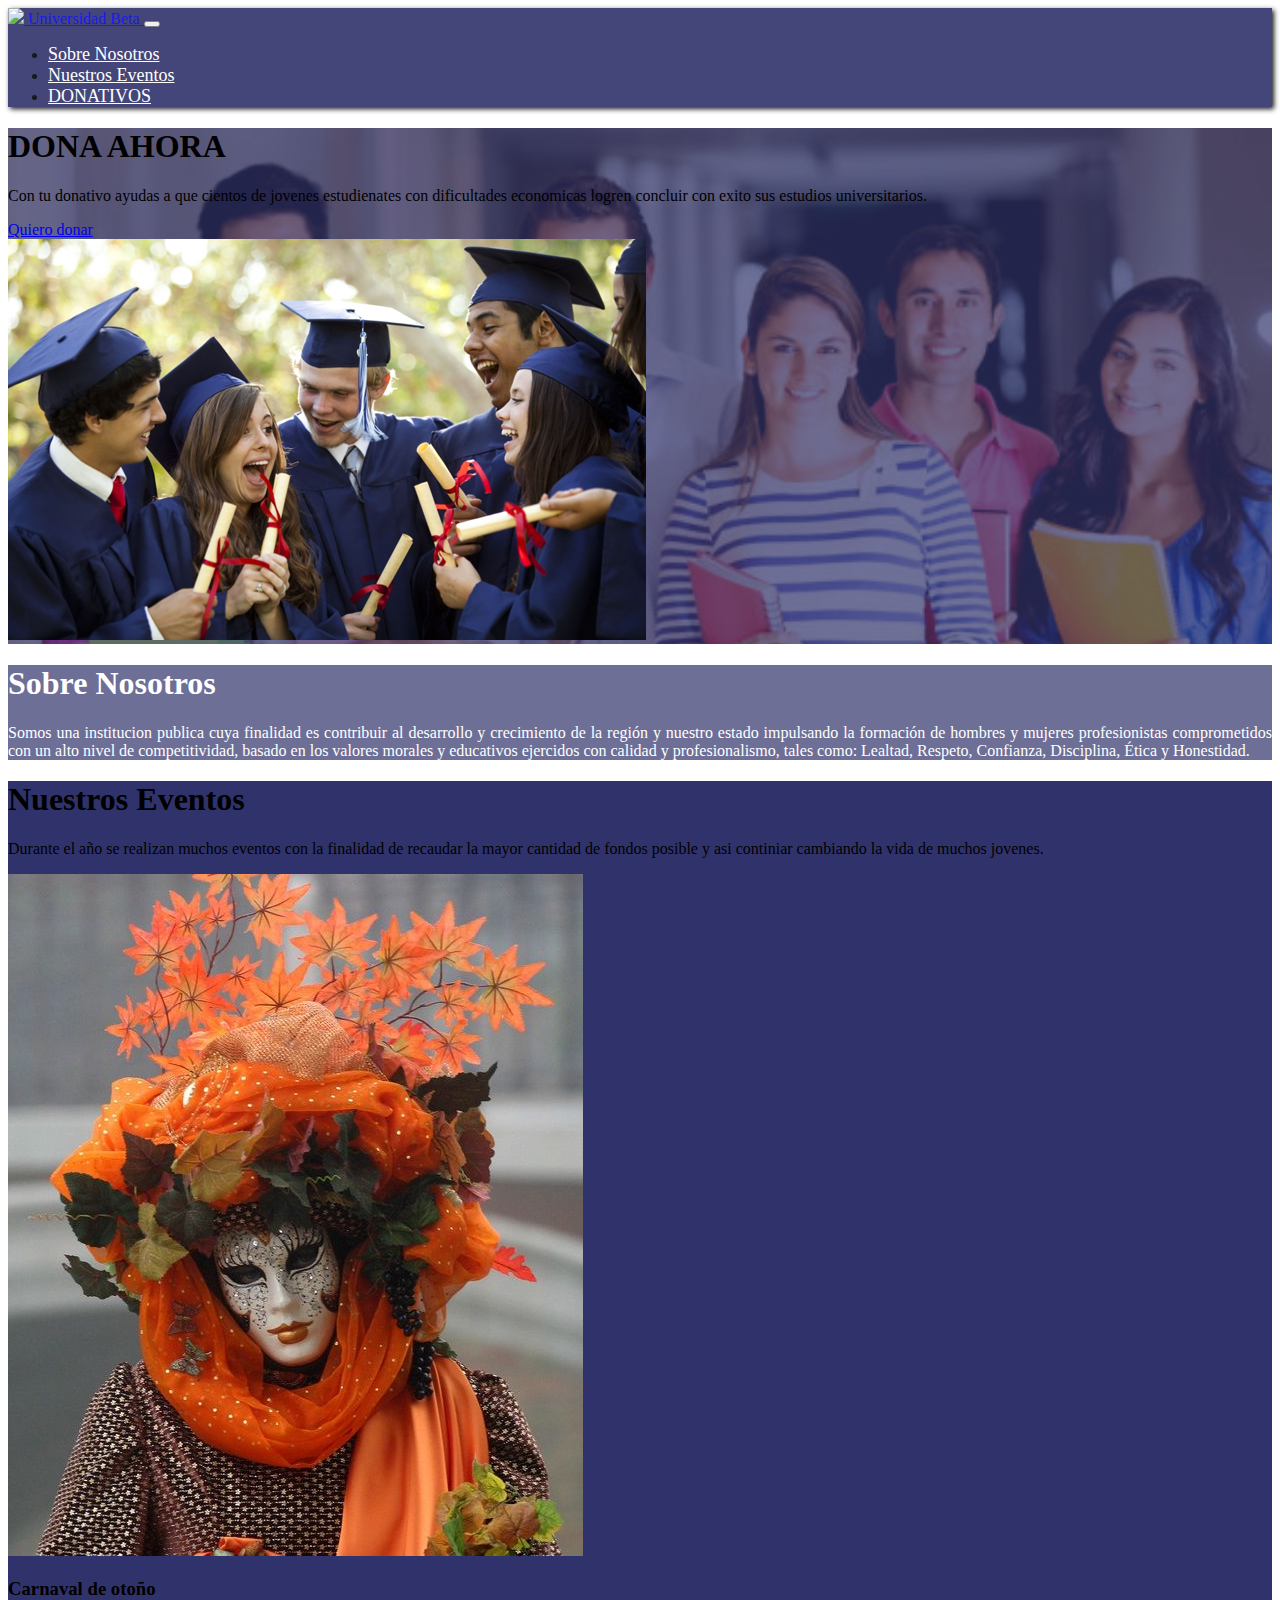
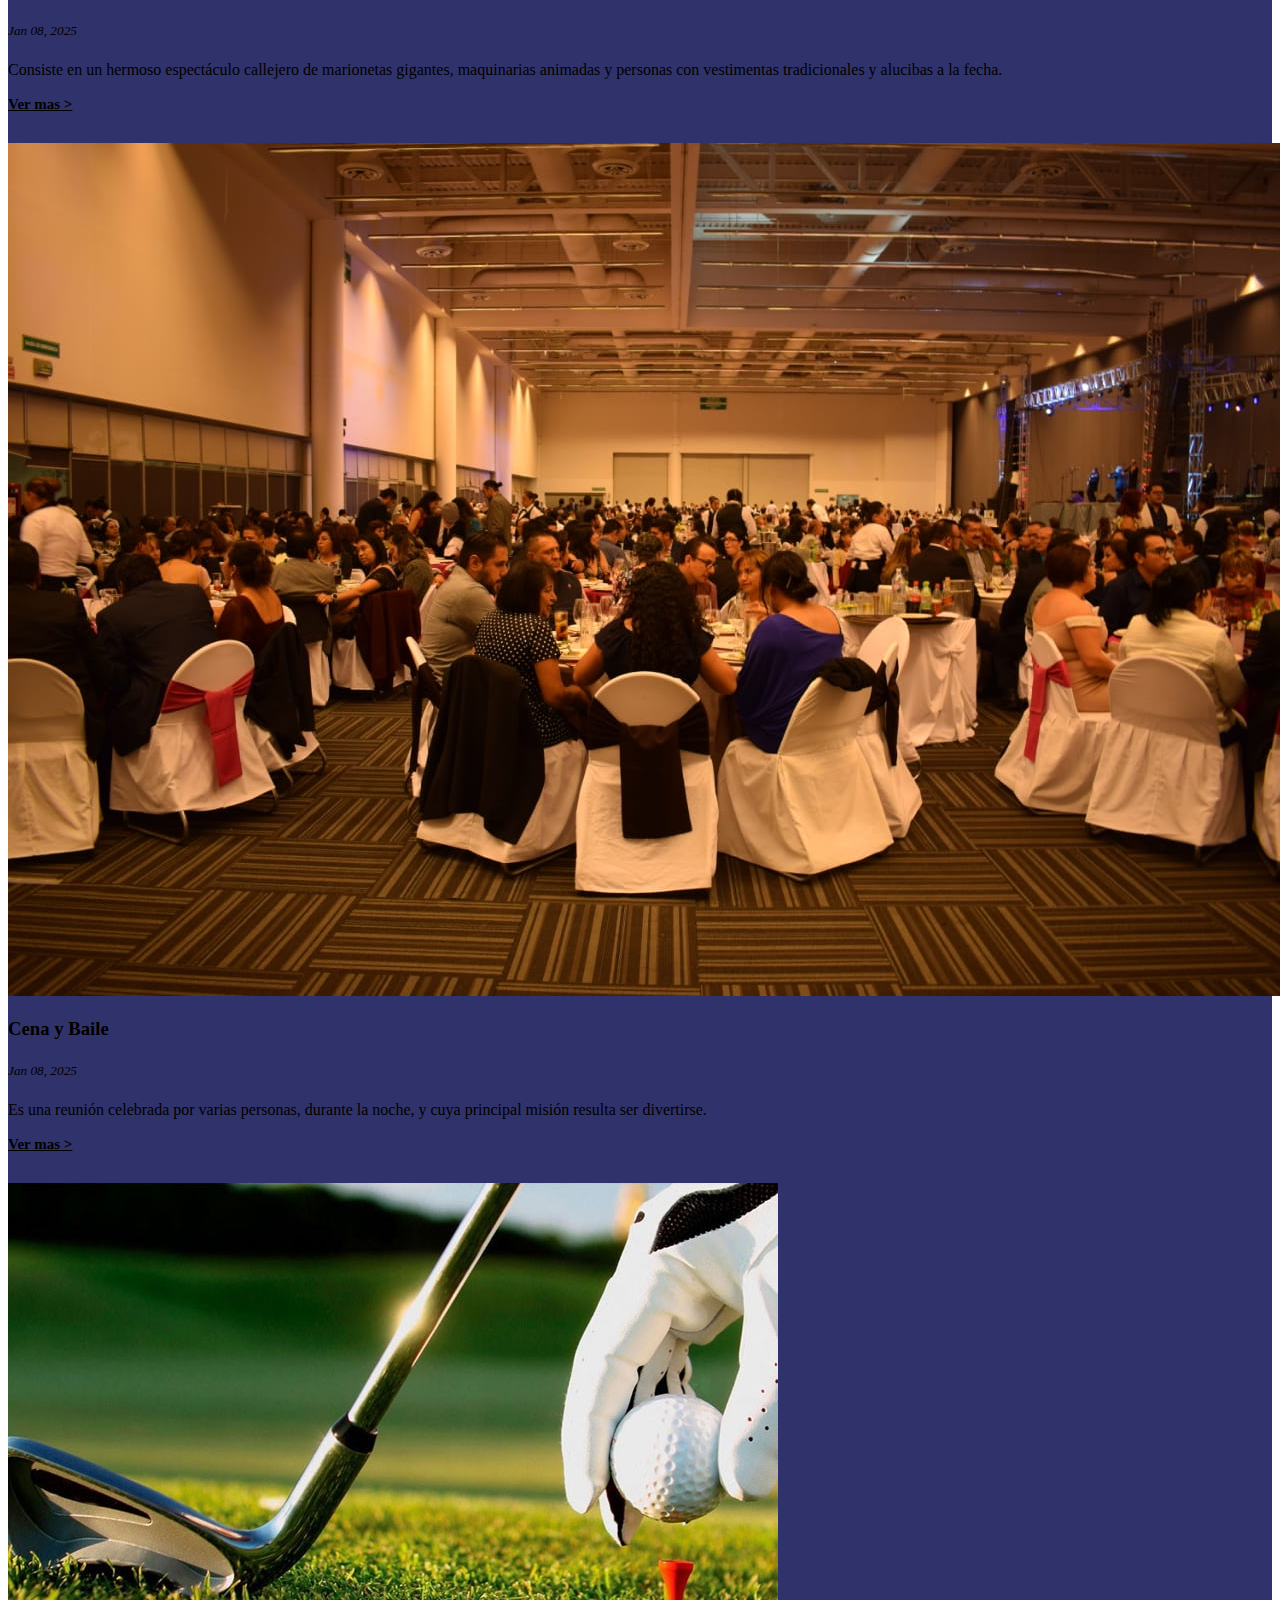
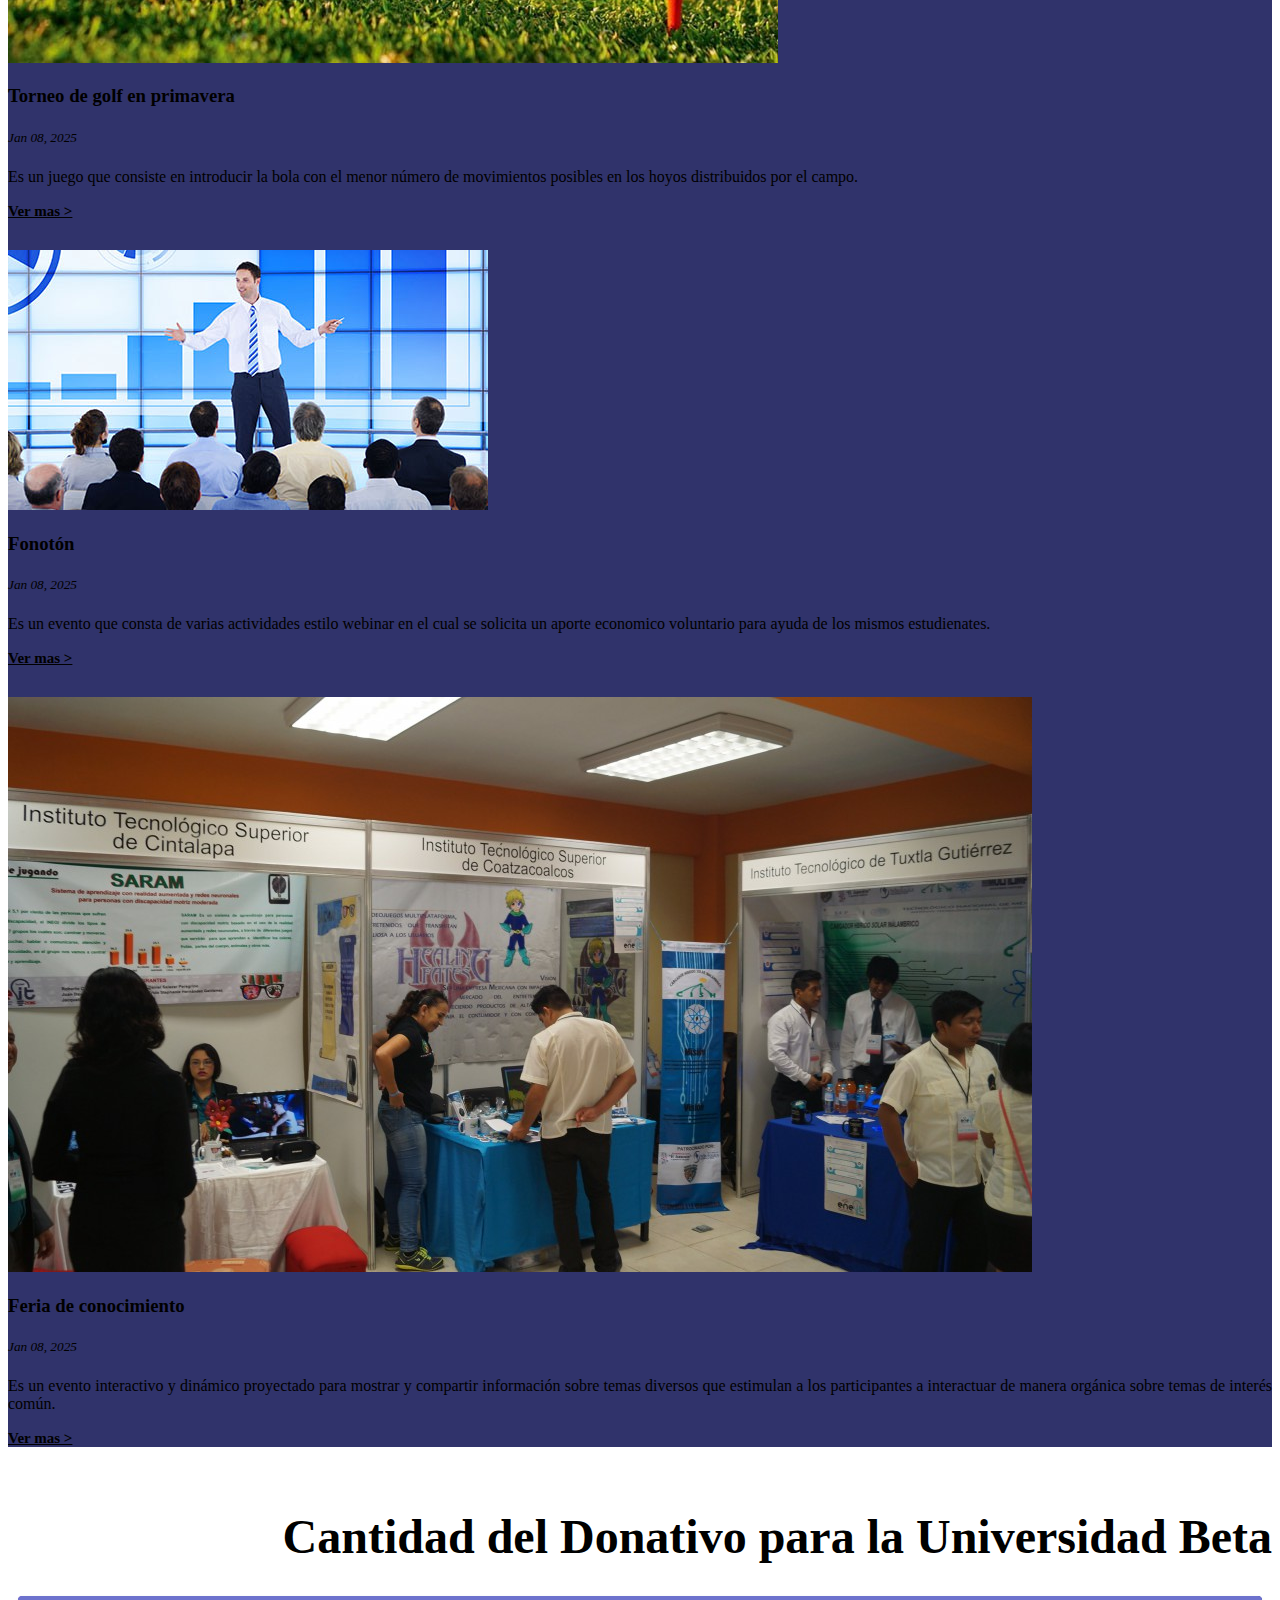
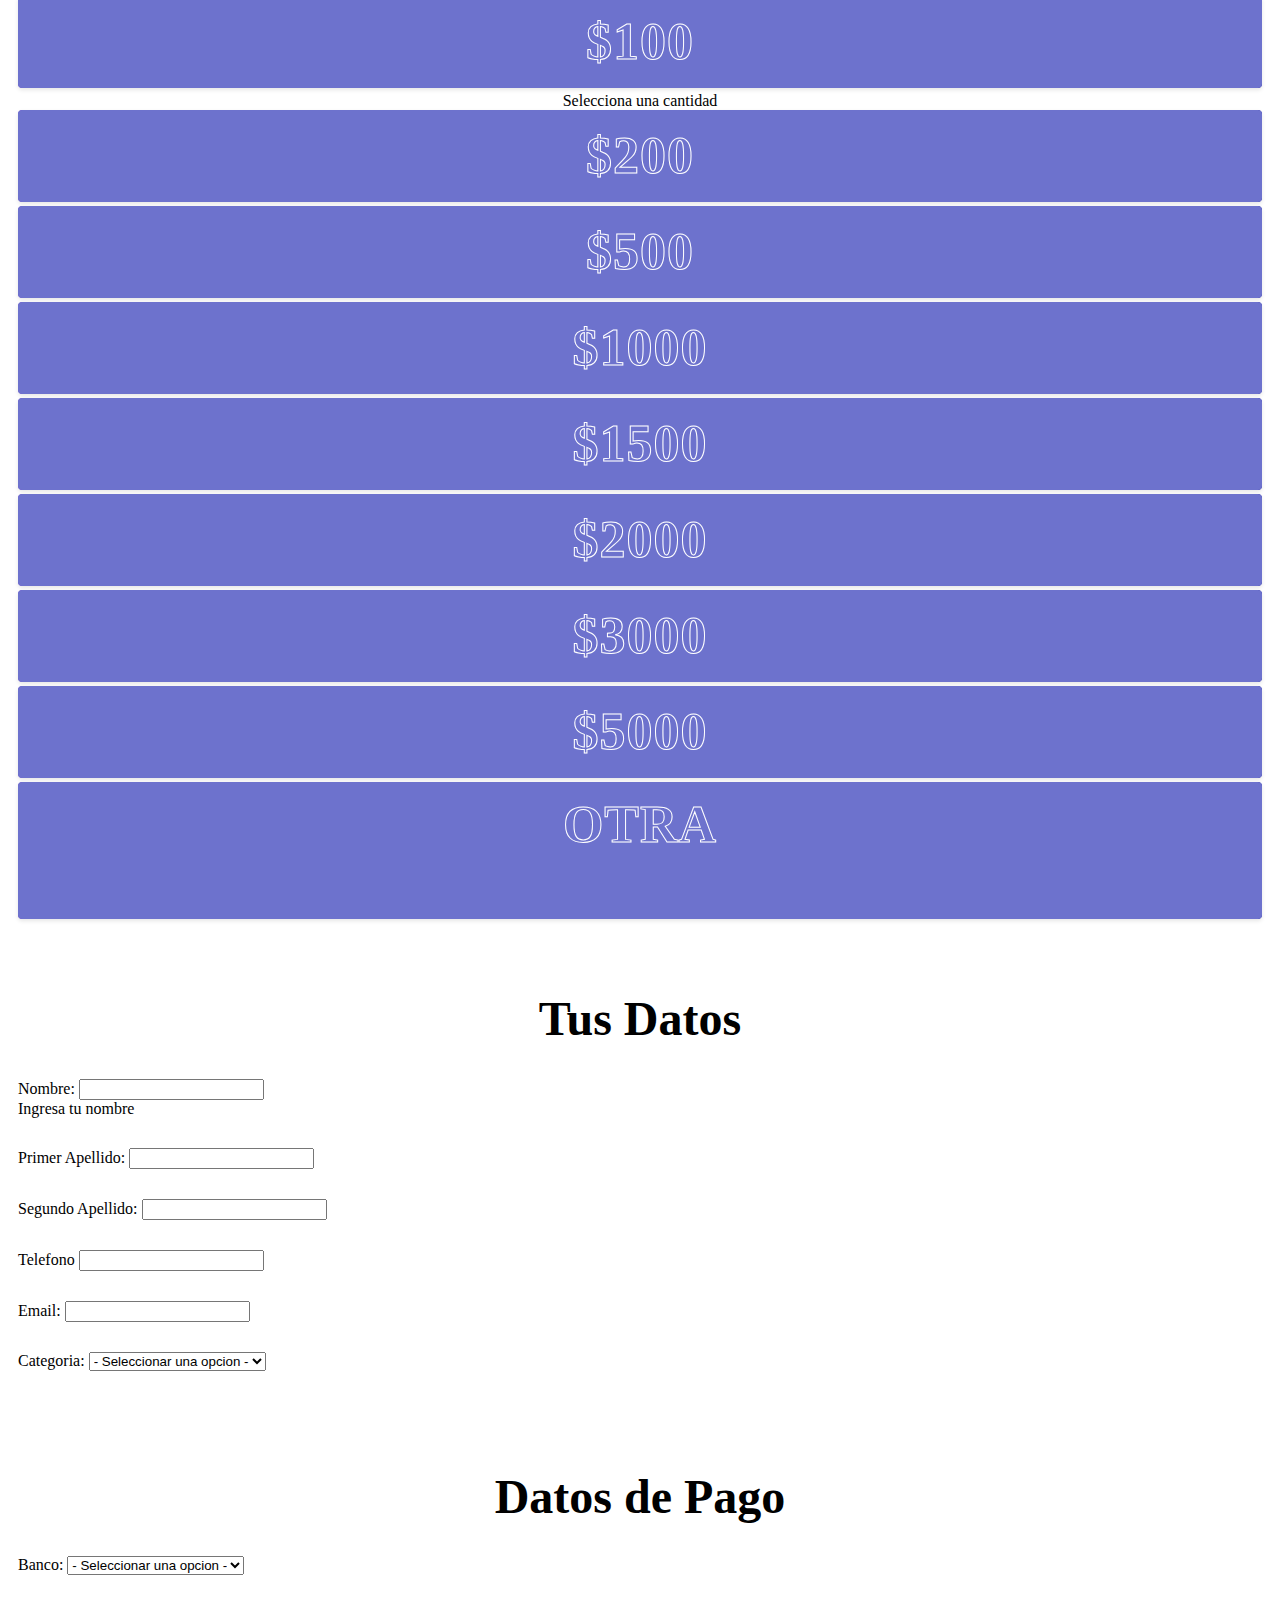
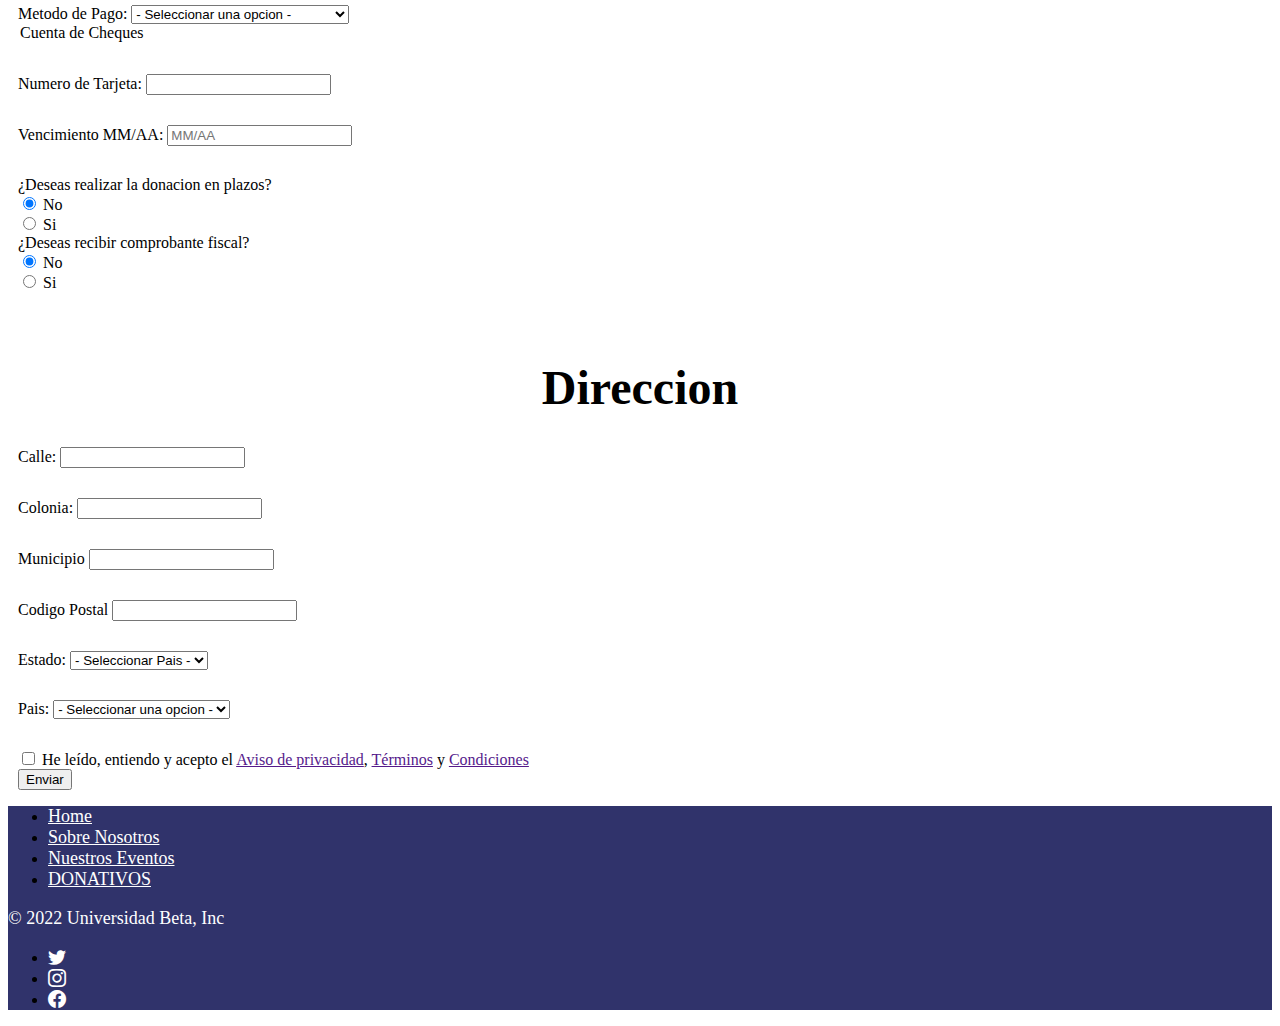
==== commit 3a3958ad: "funcinamiento de registro" ====
--- a/index.html
+++ b/index.html
@@ -178,7 +178,7 @@
 
   <!-- DONATIVOS -->
   <section id="donativos" class="col-10 my-5 justify-content-center display-flex">
-    <form method="POST" id="formulario" onsubmit="return validarFormulario();" novalidate>
+    <form method="POST" id="formulario" onsubmit="return validarFormulario();" novalidate action="/php/procesar_registro.php">
       <section id="cantidad_a_donar" class="rounded shadow-lg">
         <div class="section_radios">
           <div class="container">
@@ -261,32 +261,32 @@
         <div class="form-row justify-content-center">
           <div class="form-group col-12 col-sm-10 col-md-8 col-lg-6 col-xl-6 mb-4_5">
             <label for="nombre">Nombre:</label>
-            <input type="text" class="form-control" name="nombre" id="nombre" onkeypress="ocultarMensajeNombre();">
+            <input type="text" class="form-control" name="caja_nombre" id="caja_nombre" onkeypress="ocultarMensajeNombre();">
             <div class="invalid-tooltip" id="tool_nombre">Ingresa tu nombre</div>
             <div class="mensajes rounded" id="mensajes_nombre"></div>
           </div>
           <div class="form-group col-12 col-sm-10 col-md-8 col-lg-6 col-xl-6 mb-4_5">
             <label for="primer_apellido">Primer Apellido:</label>
-            <input type="text" class="form-control" name="primer_apellido" id="primer_apellido" onkeypress="ocultarMensajePrimerAp();">
+            <input type="text" class="form-control" name="caja_ap1" id="caja_ap1" onkeypress="ocultarMensajePrimerAp();">
             <div class="mensajes rounded" id="mensajes_primer_apellido"></div>
           </div>
         </div>
         <div class="form-row justify-content-center">
           <div class="form-group col-12 col-sm-10 col-md-8 col-lg-6 col-xl-6 mb-4_5">
             <label for="segundo_apellido">Segundo Apellido:</label>
-            <input type="text" class="form-control" name="segundo_apellido" id="segundo_apellido" onkeypress="ocultarMensajeSegundoAp();">
+            <input type="text" class="form-control" name="caja_ap2" id="caja_ap2" onkeypress="ocultarMensajeSegundoAp();">
             <div class="mensajes rounded" id="mensajes_segundo_apellido"></div>
           </div>
           <div class="form-group col-12 col-sm-10 col-md-8 col-lg-6 col-xl-6 mb-4_5">
             <label for="telefono">Telefono</label>
-            <input type="tel" class="form-control" name="telefono" id="telefono" onkeypress="ocultarMensajeTelefono();">
+            <input type="tel" class="form-control" name="caja_telefono" id="caja_telefono" onkeypress="ocultarMensajeTelefono();">
             <div class="mensajes rounded" id="mensajes_telefono"></div>
           </div>
         </div>
         <div class="form-row justify-content-center">
           <div class="form-group col-12 col-sm-10 col-md-8 col-lg-6 col-xl-6 mb-4_5">
             <label for="email">Email:</label>
-            <input type="text" class="form-control" name="email" id="email" onkeypress="ocultarMensajeCorreo();">
+            <input type="text" class="form-control" name="caja_email" id="caja_email" onkeypress="ocultarMensajeCorreo();">
             <div class="mensajes rounded" id="mensajes_correo"></div>
           </div>
           <div class="form-group col-12 col-sm-10 col-md-8 col-lg-6 col-xl-6 mb-4_5">
@@ -296,6 +296,8 @@
               <option value = "1">Estudiante</option>
               <option value = "2">Graduado</option>
               <option value = "3">Maestro</option>
+              <option value = "4">Administrativo</option>
+              <option value = "5">Otro</option>
             </select>
             <div class="mensajes rounded" id="mensajes_categoria"></div>
           </div>
@@ -303,7 +305,7 @@
         <div class="form-row justify-content-center">
           <div style="display: none;" class="form-group col-12 col-sm-10 col-md-8 col-lg-6 col-xl-6 mb-3" id="espacio_fecha_graduacion">
             <label for="fecha_graduacion">Fecha de Graduacion:</label>
-            <input type="date" class="form-control" name="fecha_graduacion" id="caja_fecha_graduacion" onclick="ocultarMensajeFechaGraduacion();" onchange="ocultarMensajeFechaGraduacion();" onkeypress="ocultarMensajeFechaGraduacion();">
+            <input type="date" class="form-control" name="fecha_graduacion" id="fecha_graduacion" onclick="ocultarMensajeFechaGraduacion();" onchange="ocultarMensajeFechaGraduacion();" onkeypress="ocultarMensajeFechaGraduacion();">
             <div class="mensajes rounded" id="mensajes_fecha_graduacion"></div>
           </div>
         </div>
@@ -343,7 +345,7 @@
           </div>
           <div class="form-group col-12 col-sm-10 col-md-8 col-lg-6 col-xl-6 mb-4_5">
             <label for="select_metodo">Metodo de Pago:</label>
-            <select class="custom-select mr-sm-2" id="select_metodo_pago" onchange="ocultarMensajeMetodoPago();">
+            <select class="custom-select mr-sm-2" id="select_pago" onchange="ocultarMensajeMetodoPago();">
               <option value="" selected disabled> - Seleccionar una opcion - </option>
               <option value="1">Tarjeta credito American Express</option>
               <option value="2">Tarjeta credito Visa</option>
@@ -351,6 +353,7 @@
               <option value="4">Tarjeta debito American Express</option>
               <option value="5">Tarjeta debito Visa</option>
               <option value="6">Tarjeta debito Mastercard</option></select>
+              <option value="6">Cuenta de Cheques</option></select>
             </select>
             <div class="mensajes rounded" id="mensajes_metodo_pago">Selecciona una opcion</div>
           </div>
@@ -358,7 +361,7 @@
         <div class="form-row justify-content-center">
           <div class="form-group col-12 col-sm-10 col-md-8 col-lg-6 col-xl-6 mb-4_5">
             <label for="numero_de_tarjeta">Numero de Tarjeta:</label>
-            <input type="text" class="form-control" name="numero_de_tarjeta" id="numero_de_tarjeta" onkeypress="ocultarMensajeNumTarjeta();">
+            <input type="text" class="form-control" name="numero_tarjeta" id="numero_tarjeta" onkeypress="ocultarMensajeNumTarjeta();">
             <div class="mensajes" id="mensajes_num_tarjeta"></div>
           </div>
           <div class="form-group col-12 col-sm-10 col-md-8 col-lg-6 col-xl-6 mb-4_5">
@@ -417,25 +420,25 @@
         <div class="form-row justify-content-center">
           <div class="form-group col-12 col-sm-4 col-md-4 col-lg-6 col-xl-6 mb-4_5">
             <label for="calle">Calle:</label>
-            <input type="text" class="form-control" name="calle" id="calle" onkeypress="ocultarMensajeCalle();">
+            <input type="text" class="form-control" name="caja_calle" id="caja_calle" onkeypress="ocultarMensajeCalle();">
             <div class="mensajes rounded" id="mensajes_calle"></div>
           </div>
           <div class="form-group col-12 col-sm-4 col-md-4 col-lg-6 col-xl-6 mb-4_5">
             <label for="colonia">Colonia:</label>
-            <input type="text" class="form-control" name="colonia" id="colonia" onkeypress="ocultarMensajeColonia();">
+            <input type="text" class="form-control" name="caja_col" id="caja_col" onkeypress="ocultarMensajeColonia();">
             <div class="mensajes rounded" id="mensajes_colonia"></div>
           </div>
         </div>
         <div class="form-row justify-content-center">
           <div class="form-group col-12 col-sm-4 col-md-4 col-lg-6 col-xl-6 mb-4_5">
             <label for="municipio">Municipio</label>
-            <input type="text" class="form-control" name="municipio" id="municipio"
+            <input type="text" class="form-control" name="caja_municipio" id="caja_municipio"
             onkeypress="ocultarMensajeMunicipio();">
             <div class="mensajes rounded" id="mensajes_municipio"></div>
           </div>
           <div class="form-group col-12 col-sm-4 col-md-4 col-lg-6 col-xl-6 mb-4_5">
             <label for="cp">Codigo Postal</label>
-            <input type="text" class="form-control" name="cp" id="cp" onkeypress="ocultarMensajeCp();">
+            <input type="text" class="form-control" name="caja_cp" id="caja_cp" onkeypress="ocultarMensajeCp();">
             <div class="mensajes rounded" id="mensajes_cp"></div>
           </div>
         </div>
